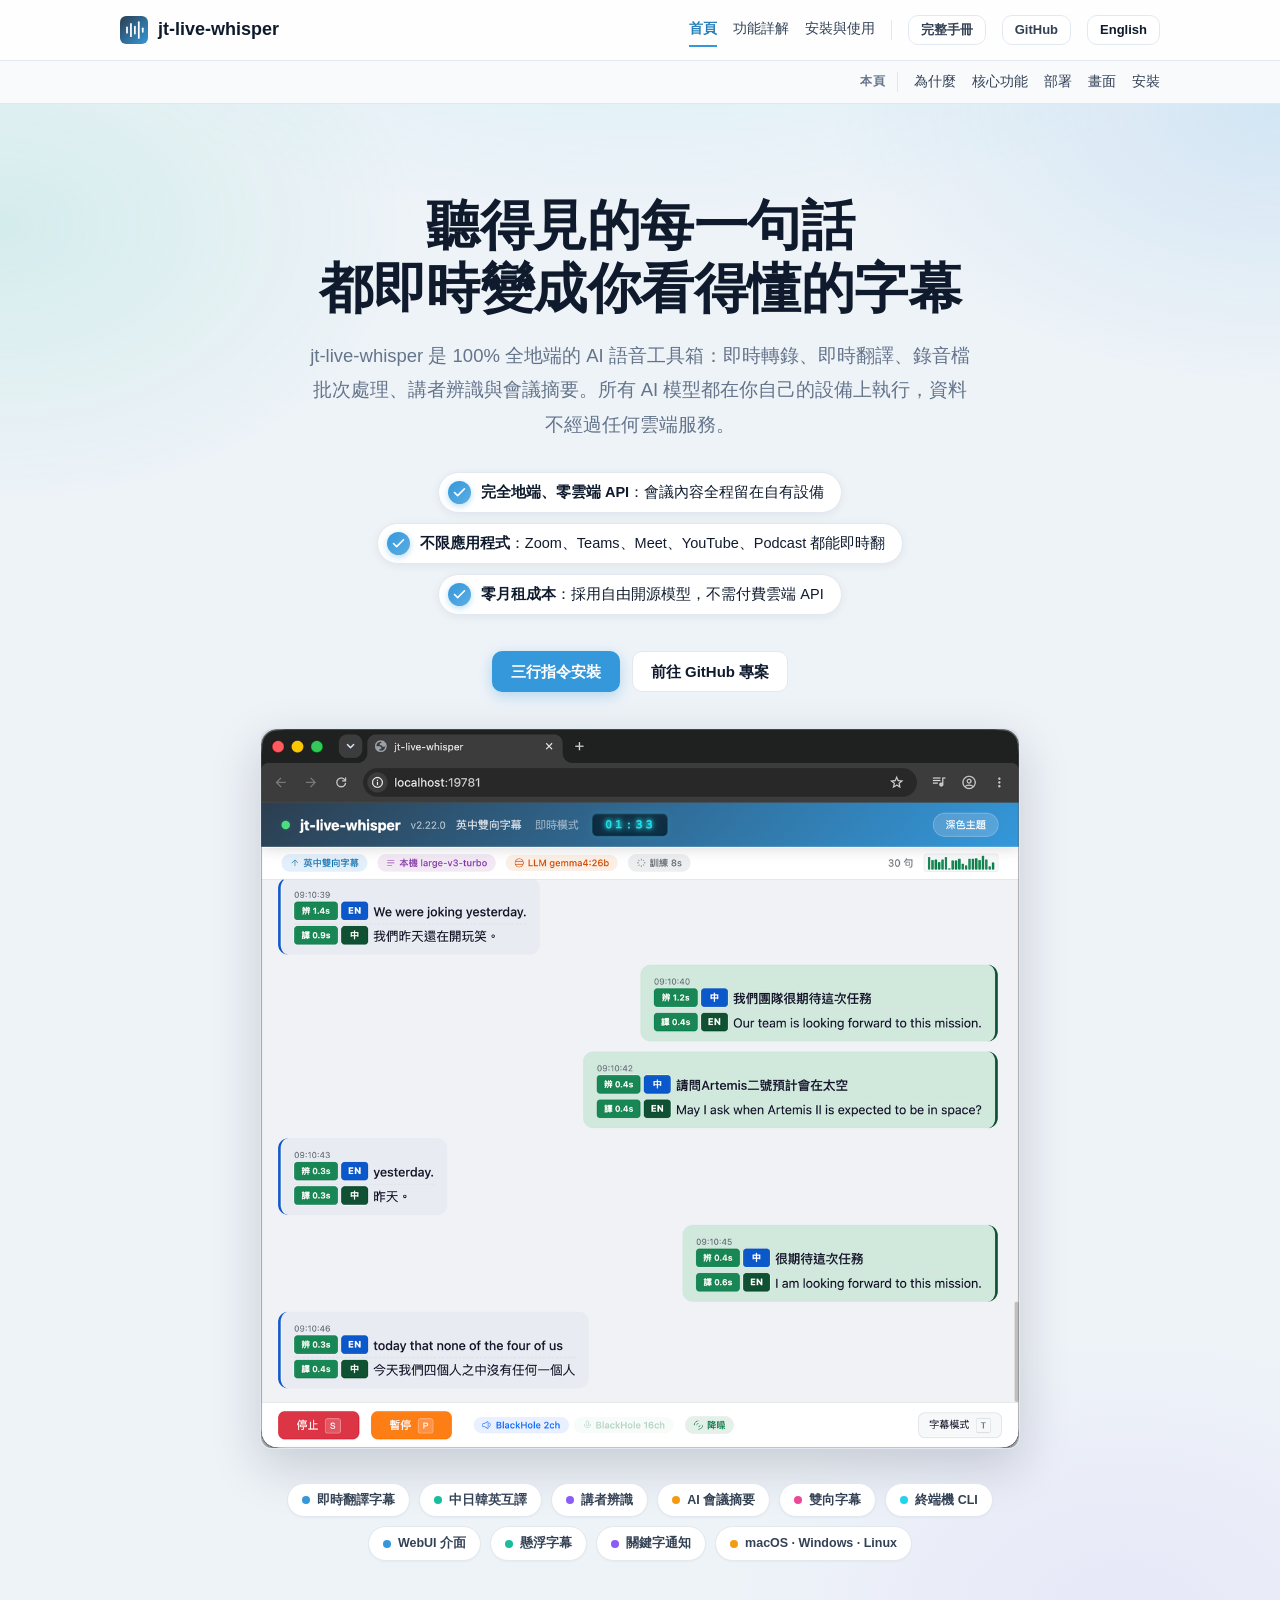
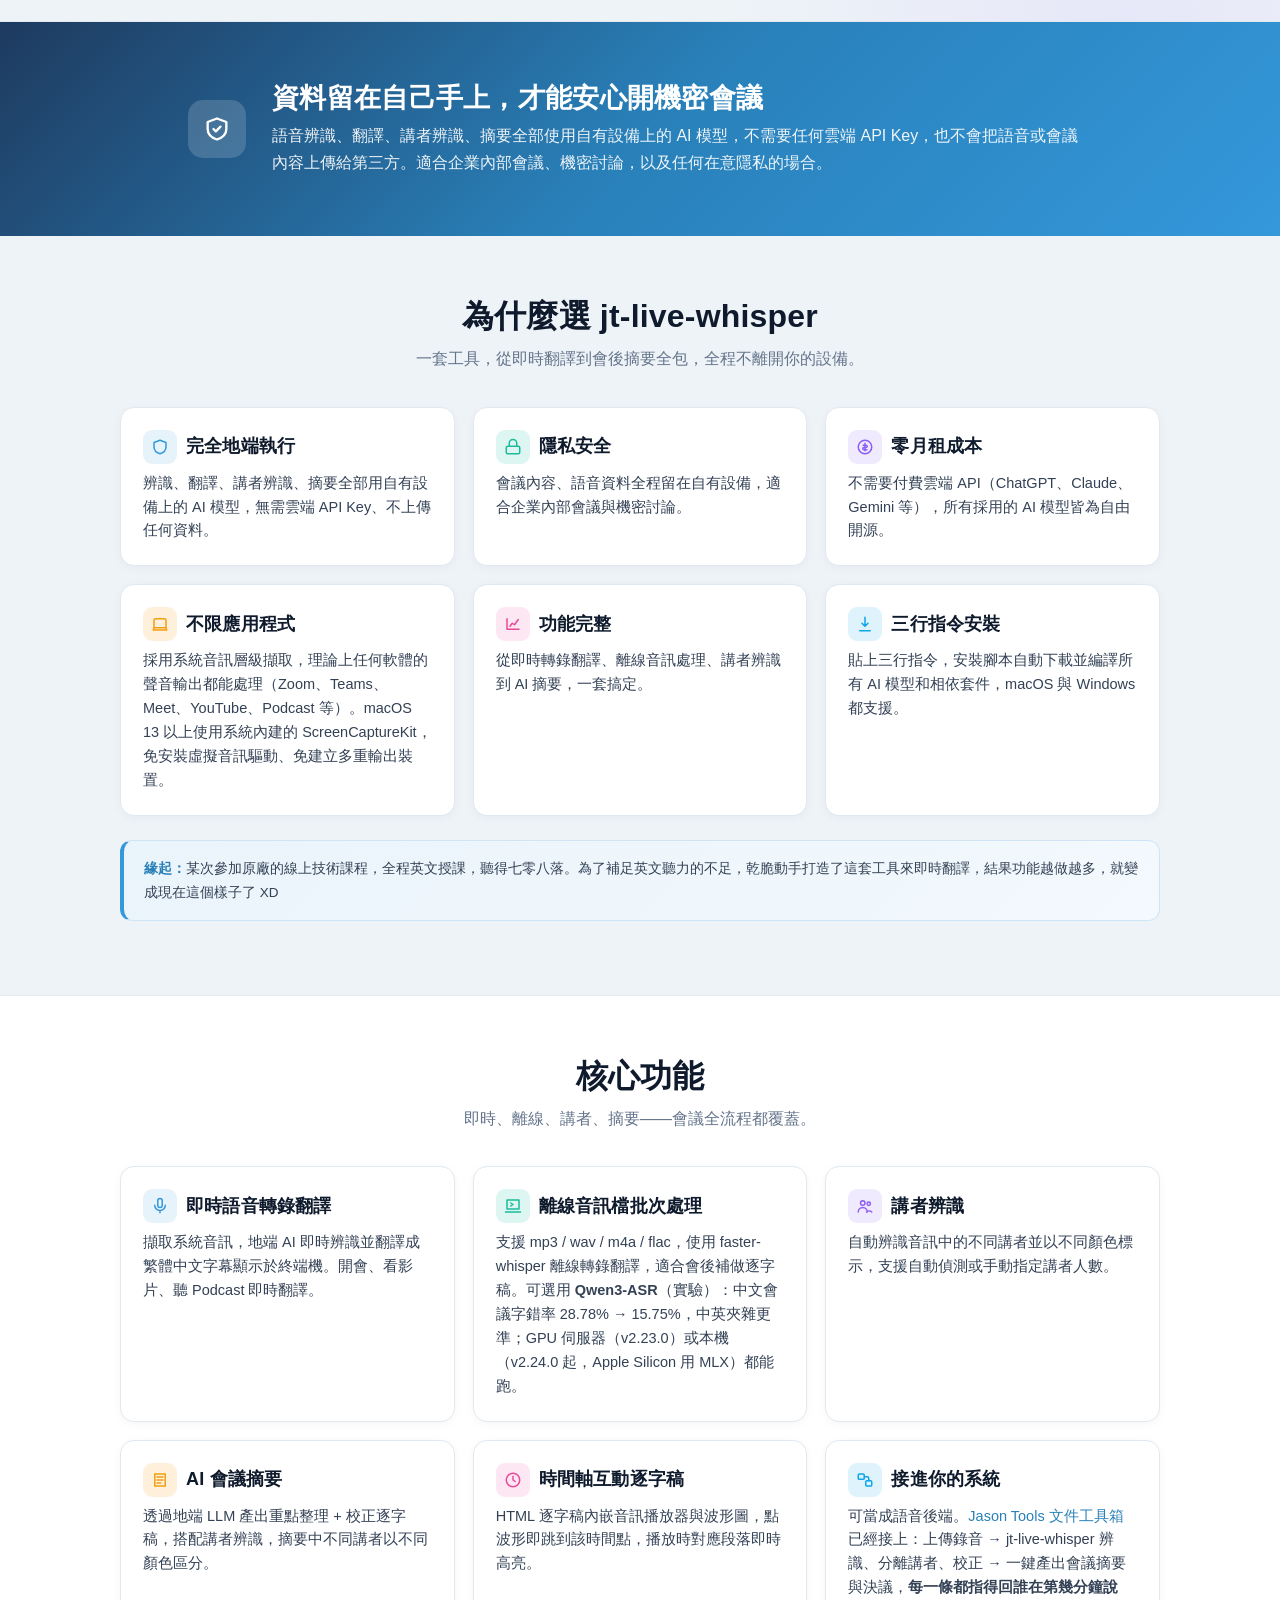
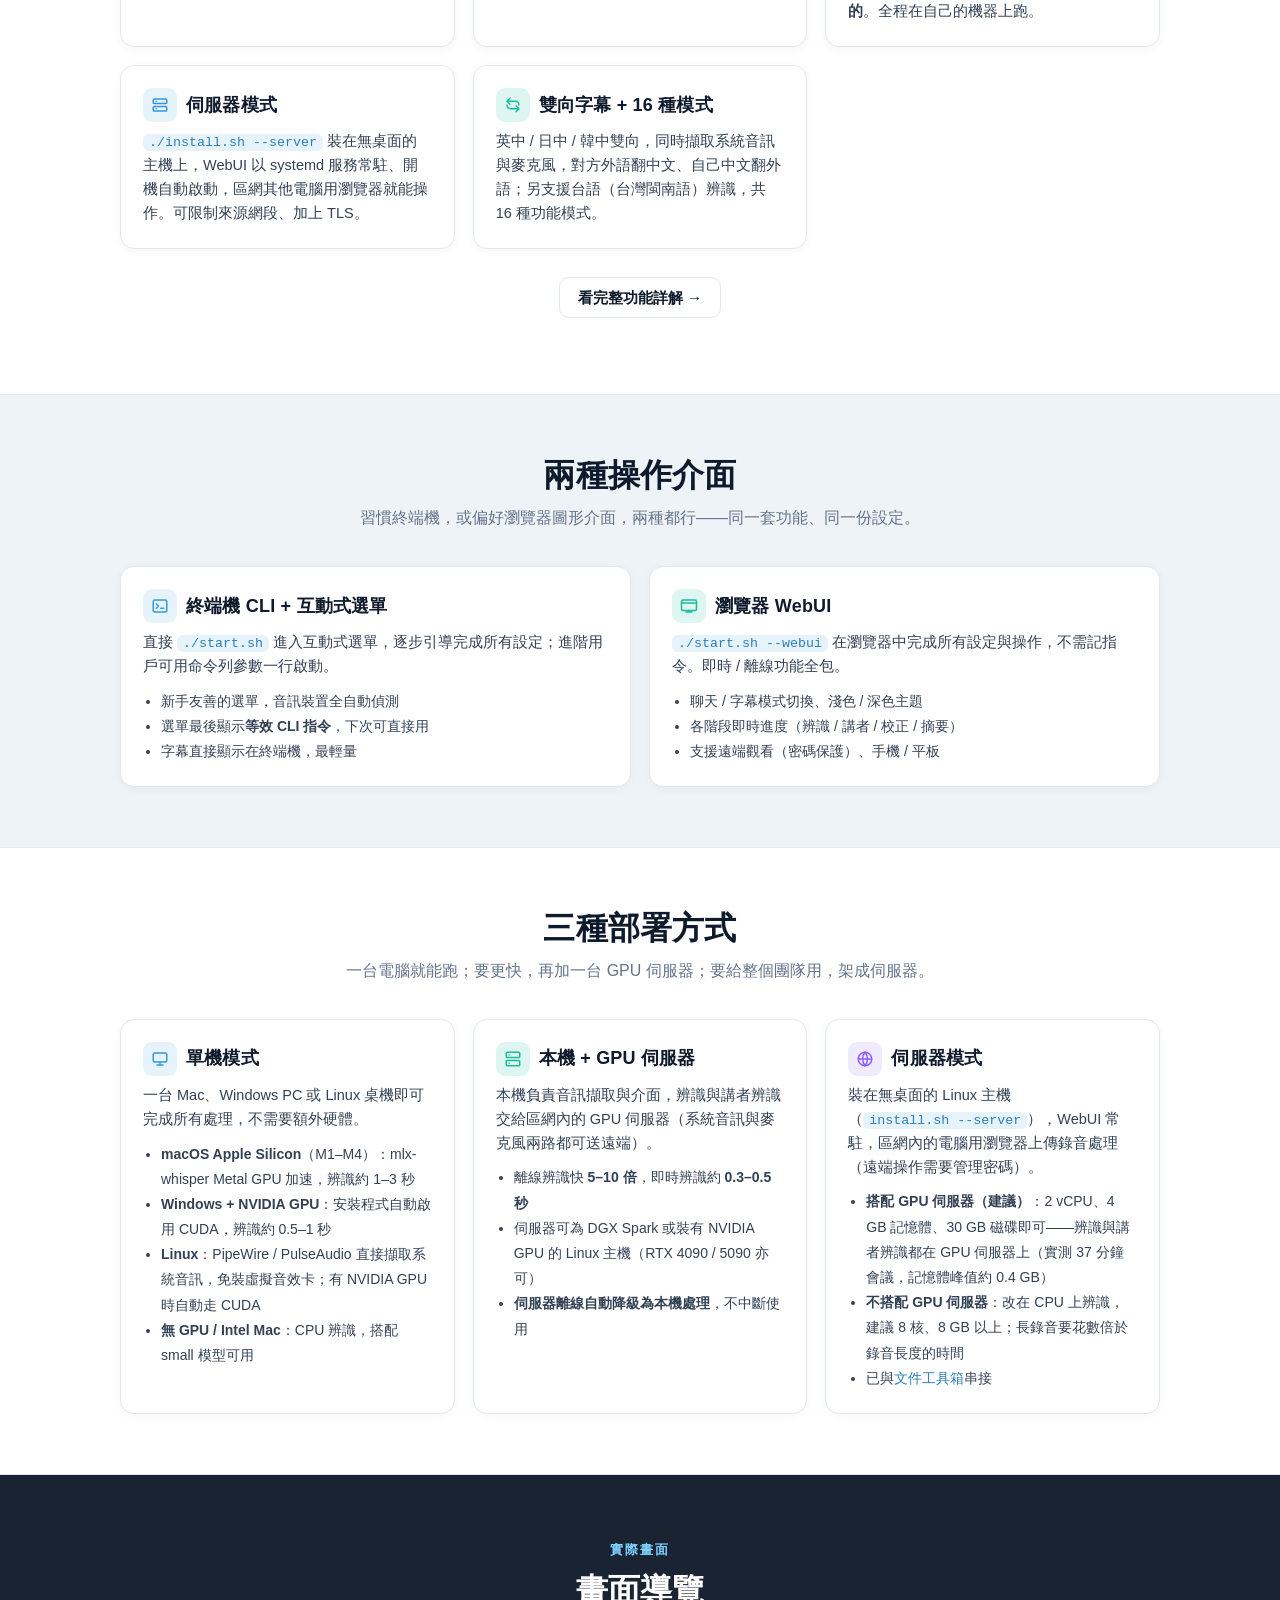
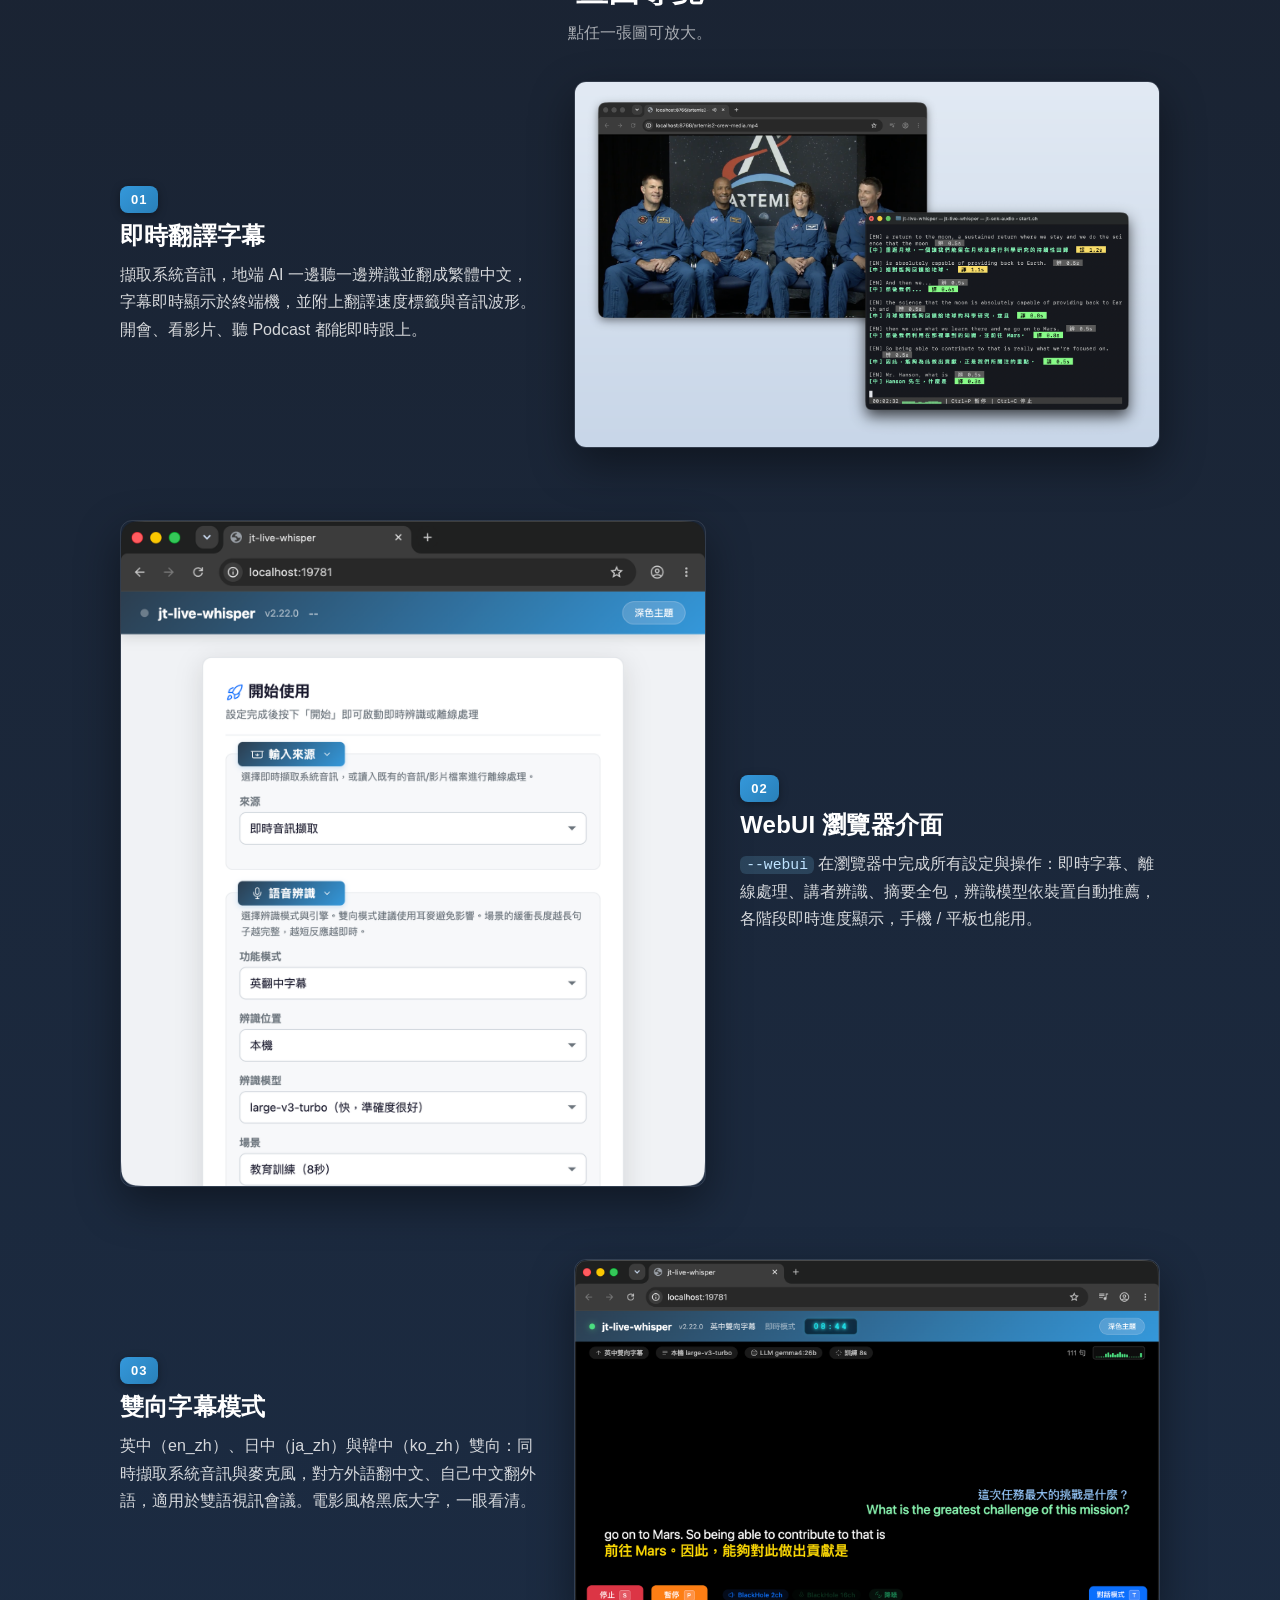
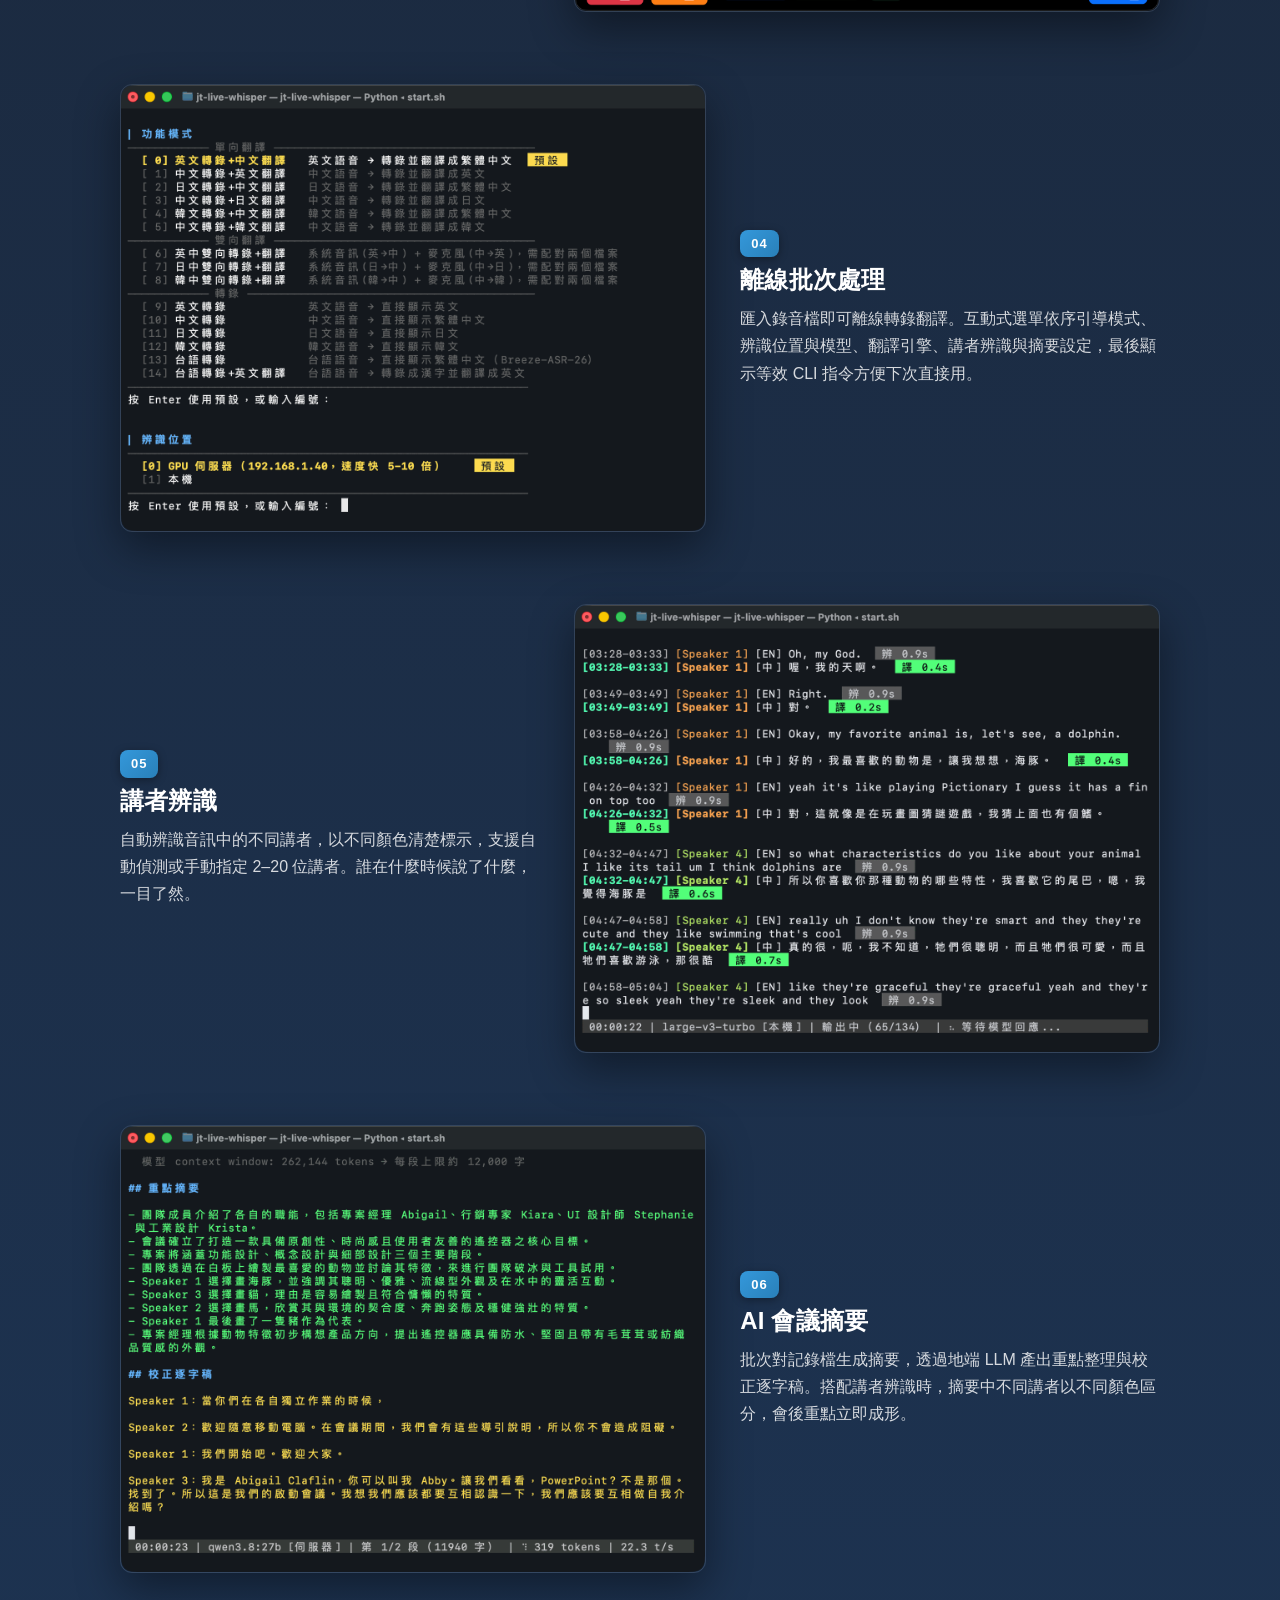
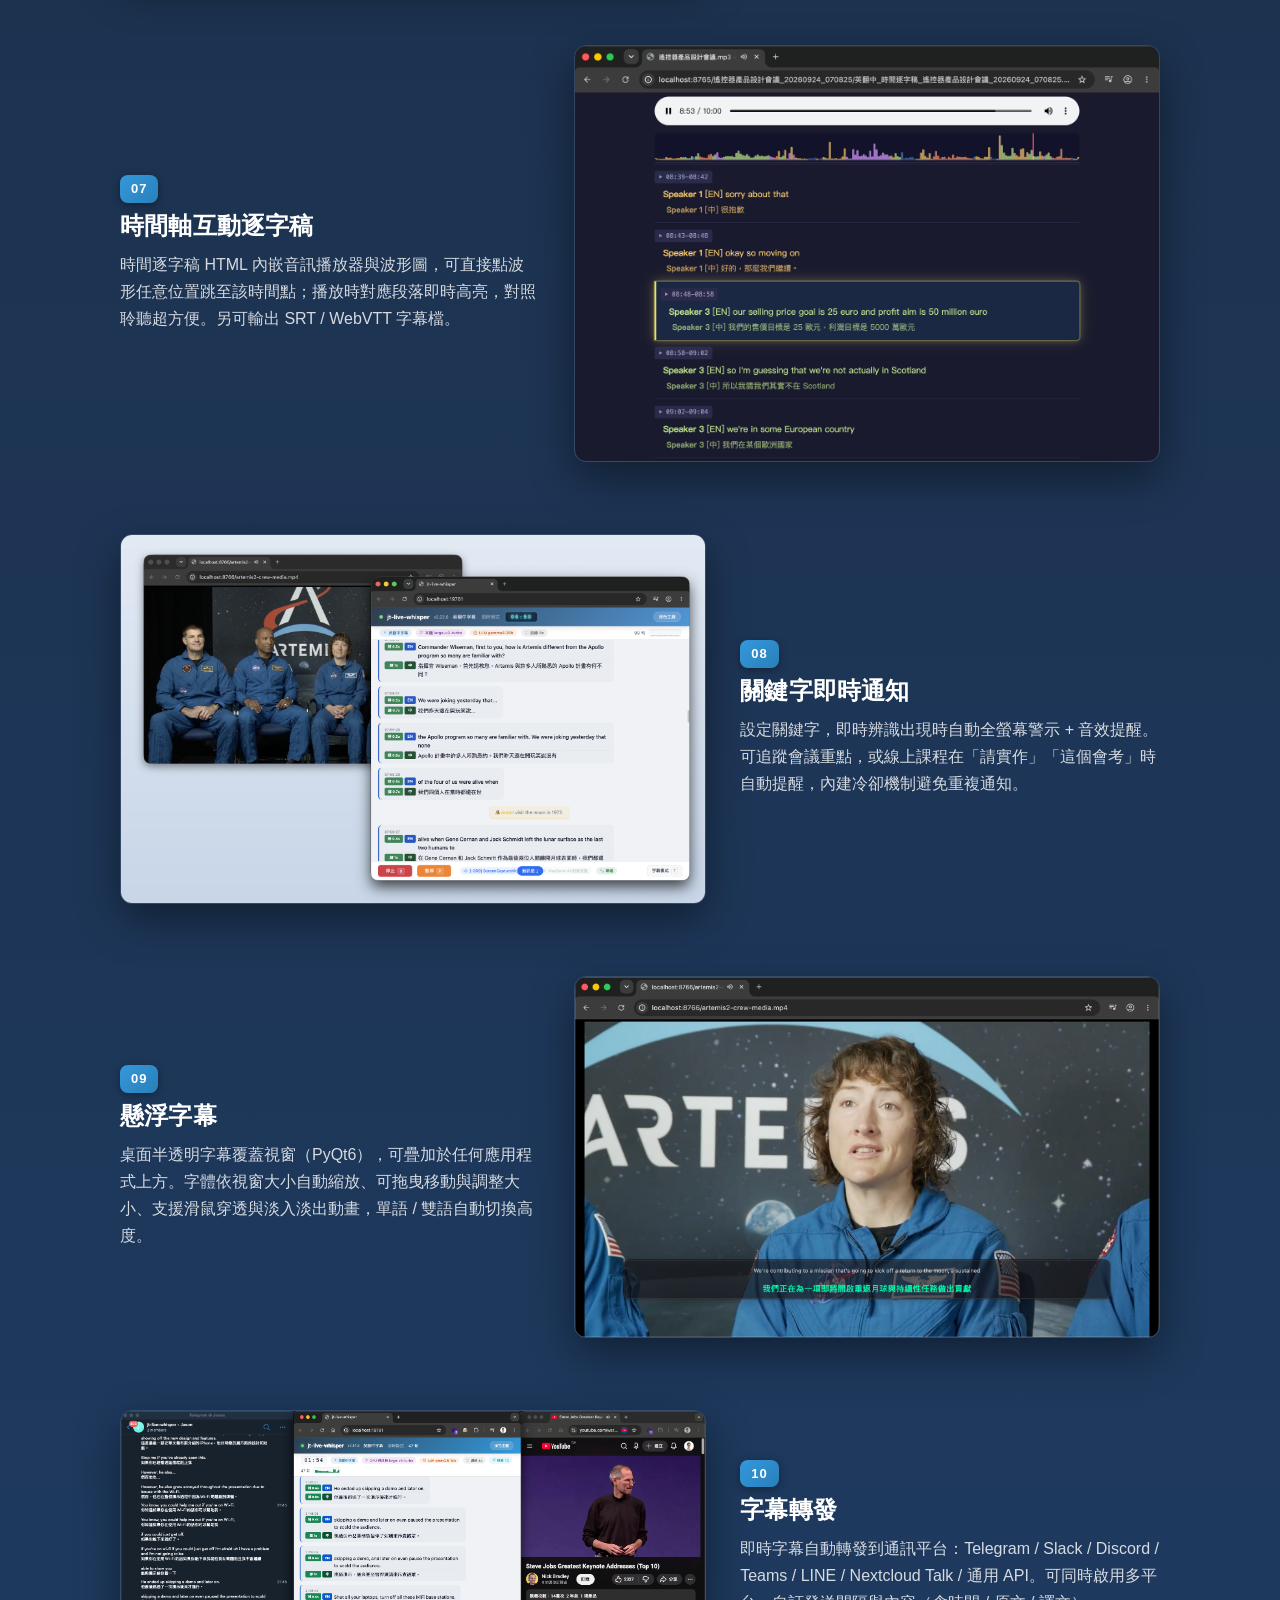
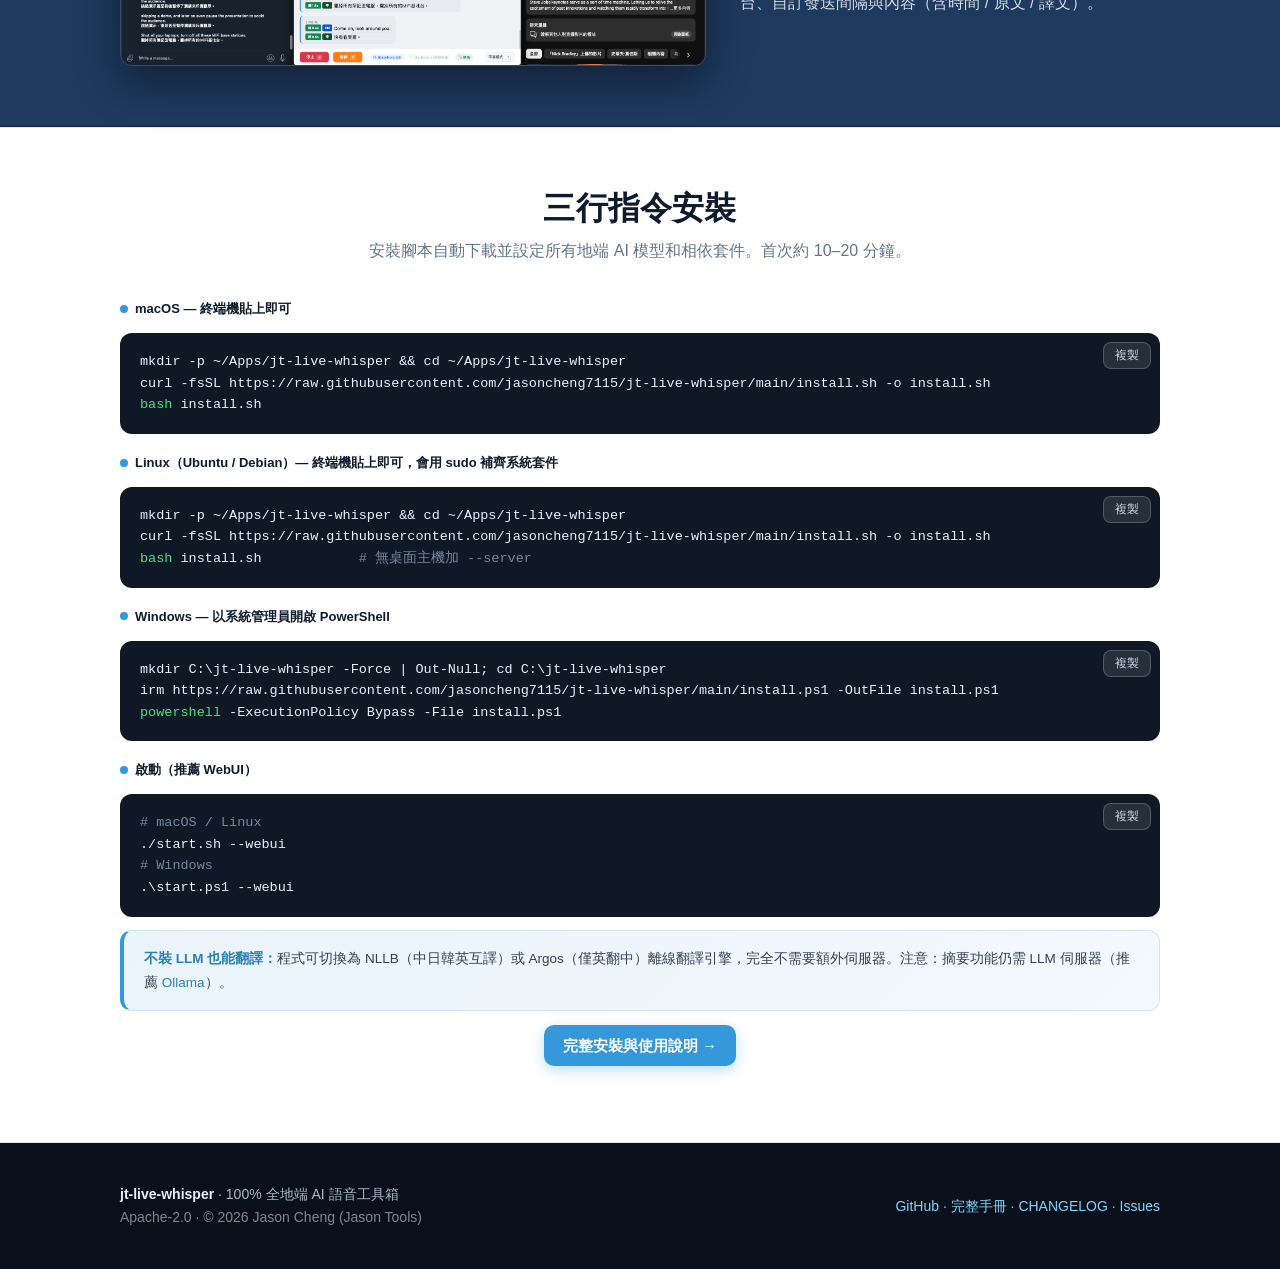
==== docs/index.html @ 70dcd62a "v2.24.0：Qwen3-ASR 可在本機執行（Apple Silicon MLX、NVIDIA／CPU transformers） - 辨識位置選本機時也能選 qwen3-asr-0.6b：Mac" ====
<!DOCTYPE html>
<html lang="zh-Hant">
<head>
<meta charset="UTF-8" />
<meta name="viewport" content="width=device-width, initial-scale=1.0" />
<title>jt-live-whisper — 100% 全地端 AI 語音工具箱</title>
<link rel="icon" type="image/svg+xml" href="favicon.svg" />
<meta name="description" content="jt-live-whisper：100% 全地端 AI 語音工具箱。即時轉錄、即時翻譯、錄音檔批次處理、講者辨識、會議摘要，所有 AI 模型皆在自有設備上執行，資料不經過任何雲端服務。支援 macOS / Windows / Linux，可選配 GPU 伺服器加速。" />
<link rel="stylesheet" href="style.css" />
</head>
<body>
<!-- site-nav：由 tools/site_nav.py 產生，請改那支 -->
<nav>
  <div class="wrap nav-in">
    <a class="brand" href="index.html" style="text-decoration:none">
      <svg viewBox="0 0 64 64" width="28" height="28" aria-hidden="true">
        <defs><linearGradient id="bm" x1="0" y1="0" x2="1" y2="1"><stop offset="0" stop-color="#2c3e50"/><stop offset="1" stop-color="#3498db"/></linearGradient></defs>
        <rect width="64" height="64" rx="14" fill="url(#bm)"/>
        <g stroke="#fff" stroke-width="4" stroke-linecap="round">
          <line x1="16" y1="26" x2="16" y2="38"/><line x1="25" y1="18" x2="25" y2="46"/>
          <line x1="34" y1="24" x2="34" y2="40"/><line x1="43" y1="14" x2="43" y2="50"/><line x1="52" y1="28" x2="52" y2="36"/>
        </g>
      </svg>
      jt-live-whisper
    </a>
    <div class="nav-links">
      <a class="nav-page" href="index.html" aria-current="page"><span class="zh">首頁</span><span class="en">Home</span></a>
      <a class="nav-page" href="features.html"><span class="zh">功能詳解</span><span class="en">Features</span></a>
      <a class="nav-page" href="usage.html"><span class="zh">安裝與使用</span><span class="en">Docs</span></a>
      <span class="nav-sep" aria-hidden="true"></span>
      <a class="btn btn-ghost btn-sm" href="sop.html"><span class="zh">完整手冊</span><span class="en">Manual</span></a>
      <a class="btn btn-ghost btn-sm" href="https://github.com/jasoncheng7115/jt-live-whisper" target="_blank" rel="noopener">GitHub</a>
      <button class="btn btn-ghost btn-sm" id="langBtn" type="button">English</button>
    </div>
  </div>
</nav>
<div class="page-nav"><div class="wrap page-nav-in">
    <span class="page-nav-label"><span class="zh">本頁</span><span class="en">On this page</span></span>
    <a href="#why"><span class="zh">為什麼</span><span class="en">Why</span></a>
    <a href="#features"><span class="zh">核心功能</span><span class="en">Features</span></a>
    <a href="#deploy"><span class="zh">部署</span><span class="en">Deploy</span></a>
    <a href="#screens"><span class="zh">畫面</span><span class="en">Screenshots</span></a>
    <a href="#install"><span class="zh">安裝</span><span class="en">Install</span></a>
</div></div>
<!-- /site-nav -->

<header class="hero">
  <div class="wrap">
    <!-- 招牌標題輪播（使用者 2026-09-24 選定四句；換行處不加逗號） -->
    <h1 class="rot">
      <span class="rot-set">
        <span class="rot-item on"><span class="zh"><span class="ln">聽得見的每一句話</span><span class="ln">都即時變成你看得懂的字幕</span></span><span class="en"><span class="ln">Every word you hear</span><span class="ln">live, in words you know</span></span></span>
        <span class="rot-item" aria-hidden="true"><span class="zh"><span class="ln">會議裡的每一句話</span><span class="ln">都留在你自己的機器上</span></span><span class="en"><span class="ln">Every word in the room</span><span class="ln">stays on your own machine</span></span></span>
        <span class="rot-item" aria-hidden="true"><span class="zh"><span class="ln">從即時字幕</span><span class="ln">到會後摘要一次搞定</span></span><span class="en"><span class="ln">From live subtitles</span><span class="ln">to summaries, all in one</span></span></span>
        <span class="rot-item" aria-hidden="true"><span class="zh"><span class="ln">每一句話都聽得懂</span><span class="ln">每一個字都不外流</span></span><span class="en"><span class="ln">Understand every word</span><span class="ln">and let none of it leave</span></span></span>
      </span>
    </h1>
    <p class="lead">
      <span class="zh">jt-live-whisper 是 100% 全地端的 AI 語音工具箱：即時轉錄、即時翻譯、錄音檔批次處理、講者辨識與會議摘要。所有 AI 模型都在你自己的設備上執行，資料不經過任何雲端服務。</span>
      <span class="en">jt-live-whisper is a 100% on-device AI voice toolkit: live transcription, live translation, batch audio processing, speaker diarization and meeting summaries. Every AI model runs on your own hardware — nothing ever touches the cloud.</span>
    </p>
    <ul class="hero-points">
      <li><svg viewBox="0 0 24 24" fill="none" stroke="currentColor" stroke-width="2.6" stroke-linecap="round" stroke-linejoin="round"><path d="M20 6 9 17l-5-5"/></svg>
        <span><span class="zh"><b>完全地端、零雲端 API</b>：會議內容全程留在自有設備</span><span class="en"><b>Fully on-device, no cloud API</b> — meeting content never leaves your machine</span></span></li>
      <li><svg viewBox="0 0 24 24" fill="none" stroke="currentColor" stroke-width="2.6" stroke-linecap="round" stroke-linejoin="round"><path d="M20 6 9 17l-5-5"/></svg>
        <span><span class="zh"><b>不限應用程式</b>：Zoom、Teams、Meet、YouTube、Podcast 都能即時翻</span><span class="en"><b>Any app</b> — Zoom, Teams, Meet, YouTube, podcasts, all in real time</span></span></li>
      <li><svg viewBox="0 0 24 24" fill="none" stroke="currentColor" stroke-width="2.6" stroke-linecap="round" stroke-linejoin="round"><path d="M20 6 9 17l-5-5"/></svg>
        <span><span class="zh"><b>零月租成本</b>：採用自由開源模型，不需付費雲端 API</span><span class="en"><b>Zero subscription</b> — built on free, open-source models</span></span></li>
    </ul>
    <div class="cta">
      <a class="btn btn-primary" href="#install"><span class="zh">三行指令安裝</span><span class="en">Install in 3 commands</span></a>
      <a class="btn btn-ghost" href="https://github.com/jasoncheng7115/jt-live-whisper" target="_blank" rel="noopener"><span class="zh">前往 GitHub 專案</span><span class="en">Go to GitHub</span></a>
    </div>
    <div class="hero-shot">
      <img class="shot shot-hero" src="shots/webui-chat-bidi.png" loading="lazy" alt="WebUI 英中雙向對話模式 / WebUI bidirectional chat" />
    </div>
    <div class="pills">
      <span class="pill"><span class="zh">即時翻譯字幕</span><span class="en">Live subtitles</span></span>
      <span class="pill"><span class="zh">中日韓英互譯</span><span class="en">ZH / JA / KO / EN</span></span>
      <span class="pill"><span class="zh">講者辨識</span><span class="en">Speaker diarization</span></span>
      <span class="pill"><span class="zh">AI 會議摘要</span><span class="en">AI summaries</span></span>
      <span class="pill"><span class="zh">雙向字幕</span><span class="en">Bidirectional</span></span>
      <span class="pill"><span class="zh">終端機 CLI</span><span class="en">Terminal CLI</span></span>
      <span class="pill"><span class="zh">WebUI 介面</span><span class="en">Web UI</span></span>
      <span class="pill"><span class="zh">懸浮字幕</span><span class="en">Overlay subtitles</span></span>
      <span class="pill"><span class="zh">關鍵字通知</span><span class="en">Keyword alerts</span></span>
      <span class="pill">macOS · Windows · Linux</span>
    </div>
  </div>
</header>

<section class="callout-sec">
  <div class="wrap callout">
    <span class="ci"><svg width="28" height="28" viewBox="0 0 24 24" fill="none" stroke="currentColor" stroke-width="2" stroke-linecap="round" stroke-linejoin="round"><path d="M12 3 4 6v6c0 5 3.4 7.5 8 9 4.6-1.5 8-4 8-9V6z"/><path d="m9 12 2 2 4-4"/></svg></span>
    <div>
      <h3><span class="zh">資料留在自己手上，才能安心開機密會議</span><span class="en">Your data stays yours — safe enough for confidential meetings</span></h3>
      <p><span class="zh">語音辨識、翻譯、講者辨識、摘要全部使用自有設備上的 AI 模型，不需要任何雲端 API Key，也不會把語音或會議內容上傳給第三方。適合企業內部會議、機密討論，以及任何在意隱私的場合。</span><span class="en">Speech recognition, translation, diarization and summarization all run on AI models on your own hardware — no cloud API keys, nothing uploaded to any third party. Built for internal meetings, confidential discussions and anyone who cares about privacy.</span></p>
    </div>
  </div>
</section>

<section id="why">
  <div class="wrap">
    <div class="sec-head">
      <h2><span class="zh">為什麼選 jt-live-whisper</span><span class="en">Why jt-live-whisper</span></h2>
      <p><span class="zh">一套工具，從即時翻譯到會後摘要全包，全程不離開你的設備。</span><span class="en">One toolkit — from live translation to post-meeting summaries — all without leaving your device.</span></p>
    </div>
    <div class="grid g3">
      <div class="card"><h3><span class="ic"><svg width="18" height="18" viewBox="0 0 24 24" fill="none" stroke="currentColor" stroke-width="2" stroke-linecap="round" stroke-linejoin="round"><path d="M12 3 4 6v6c0 5 3.4 7.5 8 9 4.6-1.5 8-4 8-9V6z"/></svg></span><span class="zh">完全地端執行</span><span class="en">Fully on-device</span></h3><p><span class="zh">辨識、翻譯、講者辨識、摘要全部用自有設備上的 AI 模型，無需雲端 API Key、不上傳任何資料。</span><span class="en">Recognition, translation, diarization and summaries all use local AI models — no cloud API key, no uploads.</span></p></div>
      <div class="card"><h3><span class="ic"><svg width="18" height="18" viewBox="0 0 24 24" fill="none" stroke="currentColor" stroke-width="2" stroke-linecap="round" stroke-linejoin="round"><rect x="3" y="11" width="18" height="10" rx="2"/><path d="M7 11V7a5 5 0 0 1 10 0v4"/></svg></span><span class="zh">隱私安全</span><span class="en">Private &amp; secure</span></h3><p><span class="zh">會議內容、語音資料全程留在自有設備，適合企業內部會議與機密討論。</span><span class="en">Meeting content and audio stay on your machine — ideal for internal and confidential discussions.</span></p></div>
      <div class="card"><h3><span class="ic"><svg width="18" height="18" viewBox="0 0 24 24" fill="none" stroke="currentColor" stroke-width="2" stroke-linecap="round" stroke-linejoin="round"><circle cx="12" cy="12" r="9"/><path d="M12 7v10M9.5 9.5h4a1.5 1.5 0 0 1 0 3h-3a1.5 1.5 0 0 0 0 3h4"/></svg></span><span class="zh">零月租成本</span><span class="en">Zero subscription</span></h3><p><span class="zh">不需要付費雲端 API（ChatGPT、Claude、Gemini 等），所有採用的 AI 模型皆為自由開源。</span><span class="en">No paid cloud APIs (ChatGPT, Claude, Gemini…) — every model is free and open source.</span></p></div>
      <div class="card"><h3><span class="ic"><svg width="18" height="18" viewBox="0 0 24 24" fill="none" stroke="currentColor" stroke-width="2" stroke-linecap="round" stroke-linejoin="round"><path d="M4 17V7a2 2 0 0 1 2-2h12a2 2 0 0 1 2 2v10M4 17h16M4 17l-1 3h18l-1-3"/></svg></span><span class="zh">不限應用程式</span><span class="en">Any application</span></h3><p><span class="zh">採用系統音訊層級擷取，理論上任何軟體的聲音輸出都能處理（Zoom、Teams、Meet、YouTube、Podcast 等）。macOS 13 以上使用系統內建的 ScreenCaptureKit，免安裝虛擬音訊驅動、免建立多重輸出裝置。</span><span class="en">Captures at the system-audio level — virtually any app's output works (Zoom, Teams, Meet, YouTube, podcasts…). On macOS 13+ it uses the built-in ScreenCaptureKit: no virtual audio driver, no Multi-Output Device.</span></p></div>
      <div class="card"><h3><span class="ic"><svg width="18" height="18" viewBox="0 0 24 24" fill="none" stroke="currentColor" stroke-width="2" stroke-linecap="round" stroke-linejoin="round"><path d="M4 19V5M4 19h16M8 15l3-4 3 2 5-7"/></svg></span><span class="zh">功能完整</span><span class="en">Complete toolkit</span></h3><p><span class="zh">從即時轉錄翻譯、離線音訊處理、講者辨識到 AI 摘要，一套搞定。</span><span class="en">From live transcription &amp; translation to offline processing, diarization and AI summaries — all in one.</span></p></div>
      <div class="card"><h3><span class="ic"><svg width="18" height="18" viewBox="0 0 24 24" fill="none" stroke="currentColor" stroke-width="2" stroke-linecap="round" stroke-linejoin="round"><path d="M12 3v12m0 0 4-4m-4 4-4-4M5 21h14"/></svg></span><span class="zh">三行指令安裝</span><span class="en">Three-command install</span></h3><p><span class="zh">貼上三行指令，安裝腳本自動下載並編譯所有 AI 模型和相依套件，macOS 與 Windows 都支援。</span><span class="en">The installer downloads and builds every AI model and dependency for you — macOS and Windows.</span></p></div>
    </div>
    <p class="note" style="margin-top:24px">
      <span class="zh"><strong>緣起：</strong>某次參加原廠的線上技術課程，全程英文授課，聽得七零八落。為了補足英文聽力的不足，乾脆動手打造了這套工具來即時翻譯，結果功能越做越多，就變成現在這個樣子了 XD</span>
      <span class="en"><strong>Origin:</strong> Struggling to follow an all-English vendor training session, the author built a tool to translate it live — then kept adding features until it became what you see today. 😄</span>
    </p>
  </div>
</section>

<section id="features" class="alt">
  <div class="wrap">
    <div class="sec-head">
      <h2><span class="zh">核心功能</span><span class="en">Core features</span></h2>
      <p><span class="zh">即時、離線、講者、摘要——會議全流程都覆蓋。</span><span class="en">Live, offline, speakers and summaries — the whole meeting workflow.</span></p>
    </div>
    <div class="grid g3">
      <div class="card"><h3><span class="ic"><svg width="18" height="18" viewBox="0 0 24 24" fill="none" stroke="currentColor" stroke-width="2" stroke-linecap="round" stroke-linejoin="round"><path d="M12 2a3 3 0 0 0-3 3v6a3 3 0 0 0 6 0V5a3 3 0 0 0-3-3z"/><path d="M5 11a7 7 0 0 0 14 0M12 18v3"/></svg></span><span class="zh">即時語音轉錄翻譯</span><span class="en">Live transcription &amp; translation</span></h3><p><span class="zh">擷取系統音訊，地端 AI 即時辨識並翻譯成繁體中文字幕顯示於終端機。開會、看影片、聽 Podcast 即時翻譯。</span><span class="en">Captures system audio and transcribes &amp; translates it to subtitles in real time — meetings, videos, podcasts.</span></p></div>
      <div class="card"><h3><span class="ic"><svg width="18" height="18" viewBox="0 0 24 24" fill="none" stroke="currentColor" stroke-width="2" stroke-linecap="round" stroke-linejoin="round"><path d="M4 4h16v12H4z"/><path d="M2 20h20M9 8l3 2-3 2"/></svg></span><span class="zh">離線音訊檔批次處理</span><span class="en">Offline batch processing</span></h3><p><span class="zh">支援 mp3 / wav / m4a / flac，使用 faster-whisper 離線轉錄翻譯，適合會後補做逐字稿。可選用 <b>Qwen3-ASR</b>（實驗）：中文會議字錯率 28.78% → 15.75%，中英夾雜更準；GPU 伺服器（v2.23.0）或本機（v2.24.0 起，Apple Silicon 用 MLX）都能跑。</span><span class="en">mp3 / wav / m4a / flac via faster-whisper — perfect for post-meeting transcripts. Optional <b>Qwen3-ASR</b> (experimental): Chinese meeting CER 28.78% → 15.75%, much better on code-switching — on a GPU server (v2.23.0) or locally (v2.24.0+, MLX on Apple Silicon).</span></p></div>
      <div class="card"><h3><span class="ic"><svg width="18" height="18" viewBox="0 0 24 24" fill="none" stroke="currentColor" stroke-width="2" stroke-linecap="round" stroke-linejoin="round"><circle cx="9" cy="8" r="3"/><circle cx="17" cy="9" r="2.2"/><path d="M3 20a6 6 0 0 1 12 0M14 20a5 5 0 0 1 7 0"/></svg></span><span class="zh">講者辨識</span><span class="en">Speaker diarization</span></h3><p><span class="zh">自動辨識音訊中的不同講者並以不同顏色標示，支援自動偵測或手動指定講者人數。</span><span class="en">Detects different speakers and color-codes them — auto-detect or set the speaker count manually.</span></p></div>
      <div class="card"><h3><span class="ic"><svg width="18" height="18" viewBox="0 0 24 24" fill="none" stroke="currentColor" stroke-width="2" stroke-linecap="round" stroke-linejoin="round"><path d="M5 4h14v16H5z"/><path d="M8 8h8M8 12h8M8 16h5"/></svg></span><span class="zh">AI 會議摘要</span><span class="en">AI meeting summary</span></h3><p><span class="zh">透過地端 LLM 產出重點整理 + 校正逐字稿，搭配講者辨識，摘要中不同講者以不同顏色區分。</span><span class="en">A local LLM produces key-point summaries plus a corrected transcript, color-coded by speaker.</span></p></div>
      <div class="card"><h3><span class="ic"><svg width="18" height="18" viewBox="0 0 24 24" fill="none" stroke="currentColor" stroke-width="2" stroke-linecap="round" stroke-linejoin="round"><circle cx="12" cy="12" r="9"/><path d="M12 7v5l3 2"/></svg></span><span class="zh">時間軸互動逐字稿</span><span class="en">Interactive transcript</span></h3><p><span class="zh">HTML 逐字稿內嵌音訊播放器與波形圖，點波形即跳到該時間點，播放時對應段落即時高亮。</span><span class="en">HTML transcript with an embedded player and waveform — click to seek; the current line highlights as it plays.</span></p></div>
      <div class="card"><h3><span class="ic"><svg width="18" height="18" viewBox="0 0 24 24" fill="none" stroke="currentColor" stroke-width="2" stroke-linecap="round" stroke-linejoin="round"><rect x="3" y="4" width="8" height="7" rx="1.5"/><rect x="13" y="13" width="8" height="7" rx="1.5"/><path d="M11 7.5h4a2 2 0 0 1 2 2v3.5"/></svg></span><span class="zh">接進你的系統</span><span class="en">Integrates with your systems</span></h3><p><span class="zh">可當成語音後端。<a href="https://jasoncheng7115.github.io/jt-doc-tools/" target="_blank" rel="noopener">Jason Tools 文件工具箱</a>已經接上：上傳錄音 → jt-live-whisper 辨識、分離講者、校正 → 一鍵產出會議摘要與決議，<b>每一條都指得回誰在第幾分鐘說的</b>。全程在自己的機器上跑。</span><span class="en">Use it as a speech backend. <a href="https://jasoncheng7115.github.io/jt-doc-tools/" target="_blank" rel="noopener">Jason Tools Document Toolkit</a> is already wired up: upload a recording → jt-live-whisper transcribes, separates speakers and corrects → one click for summaries and decisions, <b>each citing who said it and when</b>. All on your own hardware.</span></p></div>
      <div class="card"><h3><span class="ic"><svg width="18" height="18" viewBox="0 0 24 24" fill="none" stroke="currentColor" stroke-width="2" stroke-linecap="round" stroke-linejoin="round"><rect x="3" y="4" width="18" height="6" rx="1.5"/><rect x="3" y="14" width="18" height="6" rx="1.5"/><path d="M7 7h.01M7 17h.01"/></svg></span><span class="zh">伺服器模式</span><span class="en">Server mode</span></h3><p><span class="zh"><code>./install.sh --server</code> 裝在無桌面的主機上，WebUI 以 systemd 服務常駐、開機自動啟動，區網其他電腦用瀏覽器就能操作。可限制來源網段、加上 TLS。</span><span class="en"><code>./install.sh --server</code> installs on a headless box; the Web UI runs as a systemd service on boot and anyone on the LAN can drive it from a browser. Source ranges and TLS are configurable.</span></p></div>
      <div class="card"><h3><span class="ic"><svg width="18" height="18" viewBox="0 0 24 24" fill="none" stroke="currentColor" stroke-width="2" stroke-linecap="round" stroke-linejoin="round"><path d="M8 3 4 7l4 4M16 21l4-4-4-4M4 7h11a5 5 0 0 1 5 5M20 17H9a5 5 0 0 1-5-5"/></svg></span><span class="zh">雙向字幕 + 16 種模式</span><span class="en">Bidirectional &amp; 16 modes</span></h3><p><span class="zh">英中 / 日中 / 韓中雙向，同時擷取系統音訊與麥克風，對方外語翻中文、自己中文翻外語；另支援台語（台灣閩南語）辨識，共 16 種功能模式。</span><span class="en">EN↔ZH / JA↔ZH / KO↔ZH bidirectional from system audio + mic, plus Taiwanese Hokkien ASR — 16 modes in total.</span></p></div>
    </div>
    <p style="text-align:center;margin-top:28px"><a class="btn btn-ghost" href="features.html"><span class="zh">看完整功能詳解 →</span><span class="en">See all features →</span></a></p>
  </div>
</section>

<section id="interface">
  <div class="wrap">
    <div class="sec-head">
      <h2><span class="zh">兩種操作介面</span><span class="en">Two ways to operate</span></h2>
      <p><span class="zh">習慣終端機，或偏好瀏覽器圖形介面，兩種都行——同一套功能、同一份設定。</span><span class="en">Prefer the terminal or a browser GUI? Both drive the exact same features and config.</span></p>
    </div>
    <div class="grid g2">
      <div class="card"><h3><span class="ic"><svg width="18" height="18" viewBox="0 0 24 24" fill="none" stroke="currentColor" stroke-width="2" stroke-linecap="round" stroke-linejoin="round"><rect x="3" y="4" width="18" height="16" rx="2"/><path d="m7 9 3 3-3 3M13 15h4"/></svg></span><span class="zh">終端機 CLI + 互動式選單</span><span class="en">Terminal CLI + interactive menu</span></h3>
        <p style="margin-bottom:10px"><span class="zh">直接 <code>./start.sh</code> 進入互動式選單，逐步引導完成所有設定；進階用戶可用命令列參數一行啟動。</span><span class="en">Run <code>./start.sh</code> for a guided interactive menu, or launch directly with CLI flags for power users.</span></p>
        <ul style="margin:0;padding-left:18px;font-size:14px;color:var(--body);line-height:1.8">
          <li><span class="zh">新手友善的選單，音訊裝置全自動偵測</span><span class="en">Beginner-friendly menu; audio devices auto-detected</span></li>
          <li><span class="zh">選單最後顯示<b>等效 CLI 指令</b>，下次可直接用</span><span class="en">The menu prints the <b>equivalent CLI command</b> for next time</span></li>
          <li><span class="zh">字幕直接顯示在終端機，最輕量</span><span class="en">Subtitles right in the terminal — the lightest option</span></li>
        </ul>
      </div>
      <div class="card"><h3><span class="ic"><svg width="18" height="18" viewBox="0 0 24 24" fill="none" stroke="currentColor" stroke-width="2" stroke-linecap="round" stroke-linejoin="round"><rect x="2" y="4" width="20" height="14" rx="2"/><path d="M8 20h8M12 18v2M2 8h20"/></svg></span><span class="zh">瀏覽器 WebUI</span><span class="en">Browser Web UI</span></h3>
        <p style="margin-bottom:10px"><span class="zh"><code>./start.sh --webui</code> 在瀏覽器中完成所有設定與操作，不需記指令。即時 / 離線功能全包。</span><span class="en"><code>./start.sh --webui</code> does everything in the browser — no commands to remember. Covers live &amp; offline.</span></p>
        <ul style="margin:0;padding-left:18px;font-size:14px;color:var(--body);line-height:1.8">
          <li><span class="zh">聊天 / 字幕模式切換、淺色 / 深色主題</span><span class="en">Chat / subtitle modes, light / dark themes</span></li>
          <li><span class="zh">各階段即時進度（辨識 / 講者 / 校正 / 摘要）</span><span class="en">Live progress for each stage (ASR / diarize / correct / summary)</span></li>
          <li><span class="zh">支援遠端觀看（密碼保護）、手機 / 平板</span><span class="en">Remote viewing (password-protected), phone / tablet</span></li>
        </ul>
      </div>
    </div>
  </div>
</section>

<section id="deploy" class="alt">
  <div class="wrap">
    <div class="sec-head">
      <h2><span class="zh">三種部署方式</span><span class="en">Three ways to deploy</span></h2>
      <p><span class="zh">一台電腦就能跑；要更快，再加一台 GPU 伺服器；要給整個團隊用，架成伺服器。</span><span class="en">Run on one machine, add a GPU server for speed, or host it as a server for your whole team.</span></p>
    </div>
    <div class="grid g3">
      <div class="card"><h3><span class="ic"><svg width="18" height="18" viewBox="0 0 24 24" fill="none" stroke="currentColor" stroke-width="2" stroke-linecap="round" stroke-linejoin="round"><rect x="3" y="4" width="18" height="12" rx="2"/><path d="M8 20h8M12 16v4"/></svg></span><span class="zh">單機模式</span><span class="en">Single machine</span></h3>
        <p style="margin-bottom:10px"><span class="zh">一台 Mac、Windows PC 或 Linux 桌機即可完成所有處理，不需要額外硬體。</span><span class="en">One Mac, Windows PC or Linux desktop handles everything — no extra hardware.</span></p>
        <ul style="margin:0;padding-left:18px;font-size:14px;color:var(--body);line-height:1.8">
          <li><span class="zh"><b>macOS Apple Silicon</b>（M1–M4）：mlx-whisper Metal GPU 加速，辨識約 1–3 秒</span><span class="en"><b>macOS Apple Silicon</b> (M1–M4): mlx-whisper Metal GPU, ~1–3 s recognition</span></li>
          <li><span class="zh"><b>Windows + NVIDIA GPU</b>：安裝程式自動啟用 CUDA，辨識約 0.5–1 秒</span><span class="en"><b>Windows + NVIDIA GPU</b>: installer auto-enables CUDA, ~0.5–1 s</span></li>
          <li><span class="zh"><b>Linux</b>：PipeWire / PulseAudio 直接擷取系統音訊，免裝虛擬音效卡；有 NVIDIA GPU 時自動走 CUDA</span><span class="en"><b>Linux</b>: captures system audio via PipeWire / PulseAudio with no virtual sound card; uses CUDA when an NVIDIA GPU is present</span></li>
          <li><span class="zh"><b>無 GPU / Intel Mac</b>：CPU 辨識，搭配 small 模型可用</span><span class="en"><b>No GPU / Intel Mac</b>: CPU recognition with the small model</span></li>
        </ul>
      </div>
      <div class="card"><h3><span class="ic"><svg width="18" height="18" viewBox="0 0 24 24" fill="none" stroke="currentColor" stroke-width="2" stroke-linecap="round" stroke-linejoin="round"><rect x="3" y="3" width="18" height="7" rx="1.5"/><rect x="3" y="14" width="18" height="7" rx="1.5"/><path d="M7 6.5h.01M7 17.5h.01"/></svg></span><span class="zh">本機 + GPU 伺服器</span><span class="en">Client + GPU server</span></h3>
        <p style="margin-bottom:10px"><span class="zh">本機負責音訊擷取與介面，辨識與講者辨識交給區網內的 GPU 伺服器（系統音訊與麥克風兩路都可送遠端）。</span><span class="en">The client captures audio &amp; UI; recognition and diarization run on a LAN GPU server (both system audio &amp; mic).</span></p>
        <ul style="margin:0;padding-left:18px;font-size:14px;color:var(--body);line-height:1.8">
          <li><span class="zh">離線辨識快 <b>5–10 倍</b>，即時辨識約 <b>0.3–0.5 秒</b></span><span class="en">Offline <b>5–10× faster</b>; live recognition ~<b>0.3–0.5 s</b></span></li>
          <li><span class="zh">伺服器可為 DGX Spark 或裝有 NVIDIA GPU 的 Linux 主機（RTX 4090 / 5090 亦可）</span><span class="en">DGX Spark or any Linux box with an NVIDIA GPU (RTX 4090 / 5090 work too)</span></li>
          <li><span class="zh"><b>伺服器離線自動降級為本機處理</b>，不中斷使用</span><span class="en"><b>Auto-falls back to local</b> if the server is offline — no interruption</span></li>
        </ul>
      </div>
      <div class="card"><h3><span class="ic"><svg width="18" height="18" viewBox="0 0 24 24" fill="none" stroke="currentColor" stroke-width="2" stroke-linecap="round" stroke-linejoin="round"><circle cx="12" cy="12" r="9"/><path d="M3 12h18M12 3a14 14 0 0 1 0 18M12 3a14 14 0 0 0 0 18"/></svg></span><span class="zh">伺服器模式</span><span class="en">Server mode</span></h3>
        <p style="margin-bottom:10px"><span class="zh">裝在無桌面的 Linux 主機（<code class="nb">install.sh --server</code>），WebUI 常駐，區網內的電腦用瀏覽器上傳錄音處理（遠端操作需要管理密碼）。</span><span class="en">Install on a headless Linux host (<code class="nb">install.sh --server</code>): the Web UI runs as a service; computers on your LAN upload recordings from the browser (remote use needs the admin password).</span></p>
        <ul style="margin:0;padding-left:18px;font-size:14px;color:var(--body);line-height:1.8">
          <li><span class="zh"><b>搭配 GPU 伺服器（建議）</b>：2 vCPU、4 GB 記憶體、30 GB 磁碟即可——辨識與講者辨識都在 GPU 伺服器上（實測 37 分鐘會議，記憶體峰值約 0.4 GB）</span><span class="en"><b>With a GPU server (recommended)</b>: 2 vCPU, 4 GB RAM, 30 GB disk is enough — recognition and diarization run on the GPU server (measured: 37-min meeting peaks at ~0.4 GB RAM)</span></li>
          <li><span class="zh"><b>不搭配 GPU 伺服器</b>：改在 CPU 上辨識，建議 8 核、8 GB 以上；長錄音要花數倍於錄音長度的時間</span><span class="en"><b>Without a GPU server</b>: CPU recognition — 8 cores and 8 GB+ RAM recommended; long recordings take several times their length</span></li>
          <li><span class="zh">已與<a href="https://jasoncheng7115.github.io/jt-doc-tools/" target="_blank" rel="noopener">文件工具箱</a>串接</span><span class="en">Already integrated with <a href="https://jasoncheng7115.github.io/jt-doc-tools/" target="_blank" rel="noopener">Document Toolkit</a></span></li>
        </ul>
      </div>
    </div>
  </div>
</section>

<section id="screens">
  <div class="wrap">
    <div class="sec-head">
      <span class="eyebrow"><span class="zh">實際畫面</span><span class="en">Screenshots</span></span>
      <h2><span class="zh">畫面導覽</span><span class="en">See it in action</span></h2>
      <p><span class="zh">點任一張圖可放大。</span><span class="en">Click any image to enlarge.</span></p>
    </div>

    <div class="screen-row">
      <img class="shot" src="shots/realtime-en2zh-2.png" loading="lazy" alt="即時英翻中字幕（macOS）" />
      <div class="screen-txt"><span class="num">01</span>
        <h3><span class="zh">即時翻譯字幕</span><span class="en">Live translated subtitles</span></h3>
        <p><span class="zh">擷取系統音訊，地端 AI 一邊聽一邊辨識並翻成繁體中文，字幕即時顯示於終端機，並附上翻譯速度標籤與音訊波形。開會、看影片、聽 Podcast 都能即時跟上。</span><span class="en">Captures system audio and transcribes &amp; translates it live, with speed badges and an audio waveform right in the terminal — keep up with meetings, videos and podcasts.</span></p>
      </div>
    </div>

    <div class="screen-row">
      <img class="shot" src="shots/webui-settings-1.png" loading="lazy" alt="WebUI 設定頁" />
      <div class="screen-txt"><span class="num">02</span>
        <h3><span class="zh">WebUI 瀏覽器介面</span><span class="en">Web UI in your browser</span></h3>
        <p><span class="zh"><code>--webui</code> 在瀏覽器中完成所有設定與操作：即時字幕、離線處理、講者辨識、摘要全包，辨識模型依裝置自動推薦，各階段即時進度顯示，手機 / 平板也能用。</span><span class="en">With <code>--webui</code>, do everything in the browser — live subtitles, offline processing, diarization and summaries — with device-aware model recommendations, live progress, and phone/tablet support.</span></p>
      </div>
    </div>

    <div class="screen-row">
      <img class="shot" src="shots/webui-subtitle-bidi.png" loading="lazy" alt="WebUI 字幕模式 - 雙向" />
      <div class="screen-txt"><span class="num">03</span>
        <h3><span class="zh">雙向字幕模式</span><span class="en">Bidirectional subtitles</span></h3>
        <p><span class="zh">英中（en_zh）、日中（ja_zh）與韓中（ko_zh）雙向：同時擷取系統音訊與麥克風，對方外語翻中文、自己中文翻外語，適用於雙語視訊會議。電影風格黑底大字，一眼看清。</span><span class="en">EN↔ZH, JA↔ZH and KO↔ZH: captures system audio and your mic at once — their language to Chinese, your Chinese to theirs. Big cinema-style captions for bilingual calls.</span></p>
      </div>
    </div>

    <div class="screen-row">
      <img class="shot" src="shots/offline-menu-1.png" loading="lazy" alt="離線處理選單" />
      <div class="screen-txt"><span class="num">04</span>
        <h3><span class="zh">離線批次處理</span><span class="en">Offline batch processing</span></h3>
        <p><span class="zh">匯入錄音檔即可離線轉錄翻譯。互動式選單依序引導模式、辨識位置與模型、翻譯引擎、講者辨識與摘要設定，最後顯示等效 CLI 指令方便下次直接用。</span><span class="en">Import a recording for offline transcription. The interactive menu walks you through mode, engine, diarization and summary, then prints the equivalent CLI command for next time.</span></p>
      </div>
    </div>

    <div class="screen-row">
      <img class="shot" src="shots/offline-diarize-result.png" loading="lazy" alt="講者辨識結果" />
      <div class="screen-txt"><span class="num">05</span>
        <h3><span class="zh">講者辨識</span><span class="en">Speaker diarization</span></h3>
        <p><span class="zh">自動辨識音訊中的不同講者，以不同顏色清楚標示，支援自動偵測或手動指定 2–20 位講者。誰在什麼時候說了什麼，一目了然。</span><span class="en">Identifies different speakers and color-codes them — auto-detect or set 2–20 speakers manually. Who said what, when, at a glance.</span></p>
      </div>
    </div>

    <div class="screen-row">
      <img class="shot" src="shots/summary-output.png" loading="lazy" alt="AI 會議摘要" />
      <div class="screen-txt"><span class="num">06</span>
        <h3><span class="zh">AI 會議摘要</span><span class="en">AI meeting summary</span></h3>
        <p><span class="zh">批次對記錄檔生成摘要，透過地端 LLM 產出重點整理與校正逐字稿。搭配講者辨識時，摘要中不同講者以不同顏色區分，會後重點立即成形。</span><span class="en">Generates summaries from logs via a local LLM — key points plus a corrected transcript, color-coded by speaker when diarization is on.</span></p>
      </div>
    </div>

    <div class="screen-row">
      <img class="shot" src="shots/offline-transcript.png" loading="lazy" alt="時間軸逐字稿 HTML" />
      <div class="screen-txt"><span class="num">07</span>
        <h3><span class="zh">時間軸互動逐字稿</span><span class="en">Interactive timeline transcript</span></h3>
        <p><span class="zh">時間逐字稿 HTML 內嵌音訊播放器與波形圖，可直接點波形任意位置跳至該時間點；播放時對應段落即時高亮，對照聆聽超方便。另可輸出 SRT / WebVTT 字幕檔。</span><span class="en">The HTML transcript embeds a player and waveform — click anywhere to seek, and the matching line highlights as it plays. SRT / WebVTT export too.</span></p>
      </div>
    </div>

    <div class="screen-row">
      <img class="shot" src="shots/keyword-alert.png" loading="lazy" alt="關鍵字即時通知" />
      <div class="screen-txt"><span class="num">08</span>
        <h3><span class="zh">關鍵字即時通知</span><span class="en">Keyword alerts</span></h3>
        <p><span class="zh">設定關鍵字，即時辨識出現時自動全螢幕警示 + 音效提醒。可追蹤會議重點，或線上課程在「請實作」「這個會考」時自動提醒，內建冷卻機制避免重複通知。</span><span class="en">Set keywords and get a full-screen alert plus sound the moment they're spoken — great for tracking key topics, with a cooldown to avoid repeats.</span></p>
      </div>
    </div>

    <div class="screen-row">
      <img class="shot" src="shots/subtitle-overlay.png" loading="lazy" alt="懸浮字幕" />
      <div class="screen-txt"><span class="num">09</span>
        <h3><span class="zh">懸浮字幕</span><span class="en">Overlay subtitles</span></h3>
        <p><span class="zh">桌面半透明字幕覆蓋視窗（PyQt6），可疊加於任何應用程式上方。字體依視窗大小自動縮放、可拖曳移動與調整大小、支援滑鼠穿透與淡入淡出動畫，單語 / 雙語自動切換高度。</span><span class="en">A translucent desktop overlay (PyQt6) that floats over any app — auto-scaling text, drag &amp; resize, click-through mode and fade animations.</span></p>
      </div>
    </div>

    <div class="screen-row">
      <img class="shot" src="shots/forward-telegram-result.png" loading="lazy" alt="字幕轉發到 Telegram" />
      <div class="screen-txt"><span class="num">10</span>
        <h3><span class="zh">字幕轉發</span><span class="en">Subtitle forwarding</span></h3>
        <p><span class="zh">即時字幕自動轉發到通訊平台：Telegram / Slack / Discord / Teams / LINE / Nextcloud Talk / 通用 API。可同時啟用多平台、自訂發送間隔與內容（含時間 / 原文 / 譯文）。</span><span class="en">Forwards live subtitles to Telegram / Slack / Discord / Teams / LINE / Nextcloud Talk / a custom API — multiple at once, with custom intervals and content.</span></p>
      </div>
    </div>
  </div>
</section>

<section id="install" class="alt">
  <div class="wrap">
    <div class="sec-head">
      <h2><span class="zh">三行指令安裝</span><span class="en">Install in 3 commands</span></h2>
      <p><span class="zh">安裝腳本自動下載並設定所有地端 AI 模型和相依套件。首次約 10–20 分鐘。</span><span class="en">The installer downloads and configures every local AI model and dependency. First run takes ~10–20 min.</span></p>
    </div>

    <div class="cmd-label"><span class="zh">macOS — 終端機貼上即可</span><span class="en">macOS — paste into Terminal</span></div>
<pre>mkdir -p ~/Apps/jt-live-whisper &amp;&amp; cd ~/Apps/jt-live-whisper
curl -fsSL https://raw.githubusercontent.com/jasoncheng7115/jt-live-whisper/main/install.sh -o install.sh
<span class="g">bash</span> install.sh</pre>

    <div class="cmd-label"><span class="zh">Linux（Ubuntu / Debian）— 終端機貼上即可，會用 sudo 補齊系統套件</span><span class="en">Linux (Ubuntu / Debian) — paste into a terminal; uses sudo for system packages</span></div>
<pre>mkdir -p ~/Apps/jt-live-whisper &amp;&amp; cd ~/Apps/jt-live-whisper
curl -fsSL https://raw.githubusercontent.com/jasoncheng7115/jt-live-whisper/main/install.sh -o install.sh
<span class="g">bash</span> install.sh            <span class="c"># 無桌面主機加 --server</span></pre>

    <div class="cmd-label"><span class="zh">Windows — 以系統管理員開啟 PowerShell</span><span class="en">Windows — open PowerShell as Administrator</span></div>
<pre>mkdir C:\jt-live-whisper -Force | Out-Null; cd C:\jt-live-whisper
irm https://raw.githubusercontent.com/jasoncheng7115/jt-live-whisper/main/install.ps1 -OutFile install.ps1
<span class="g">powershell</span> -ExecutionPolicy Bypass -File install.ps1</pre>

    <div class="cmd-label"><span class="zh">啟動（推薦 WebUI）</span><span class="en">Launch (Web UI recommended)</span></div>
<pre><span class="c"># macOS / Linux</span>
./start.sh --webui
<span class="c"># Windows</span>
.\start.ps1 --webui</pre>

    <p class="note">
      <span class="zh"><strong>不裝 LLM 也能翻譯：</strong>程式可切換為 NLLB（中日韓英互譯）或 Argos（僅英翻中）離線翻譯引擎，完全不需要額外伺服器。注意：摘要功能仍需 LLM 伺服器（推薦 <a href="https://ollama.com/" target="_blank" rel="noopener">Ollama</a>）。</span>
      <span class="en"><strong>No LLM needed to translate:</strong> switch to the NLLB (ZH/JA/KO/EN) or Argos (EN→ZH) offline engines — no server required. Summaries still need an LLM server (<a href="https://ollama.com/" target="_blank" rel="noopener">Ollama</a> recommended).</span>
    </p>
    <p style="text-align:center;margin-top:8px"><a class="btn btn-primary" href="usage.html"><span class="zh">完整安裝與使用說明 →</span><span class="en">Full install &amp; usage docs →</span></a></p>
  </div>
</section>

<footer>
  <div class="wrap foot-in">
    <div>
      <strong>jt-live-whisper</strong> · <span class="zh">100% 全地端 AI 語音工具箱</span><span class="en">100% on-device AI voice toolkit</span><br>
      <span style="opacity:.7">Apache-2.0 · © 2026 Jason Cheng (Jason Tools)</span>
    </div>
    <div>
      <a href="https://github.com/jasoncheng7115/jt-live-whisper" target="_blank" rel="noopener">GitHub</a> ·
      <a href="sop.html"><span class="zh">完整手冊</span><span class="en">Manual</span></a> ·
      <a href="https://github.com/jasoncheng7115/jt-live-whisper/blob/main/CHANGELOG.md" target="_blank" rel="noopener">CHANGELOG</a> ·
      <a href="https://github.com/jasoncheng7115/jt-live-whisper/issues" target="_blank" rel="noopener">Issues</a>
    </div>
  </div>
</footer>

<div id="lightbox"><img id="lightbox-img" alt="" /></div>
<script src="script.js"></script>
</body>
</html>
---- docs/style.css ----
/* jt-live-whisper — GitHub Pages 共用樣式（藍色主題，對齊產品 WebUI #3498db） */
:root{
  --blue:#3498db; --blue-h:#5dade2; --blue-d:#2980b9;
  --navy:#2c3e50; --navy-d:#1e3a5f;
  --teal:#1abc9c; --violet:#8b5cf6; --amber:#f39c12; --pink:#ec4899; --cyan:#22d3ee;
  --ink:#0f1b2d; --body:#334155; --muted:#64748b;
  --bg:#eef3f8; --card:#ffffff; --line:#e2e8f0;
  --radius:14px;
  --font:-apple-system,BlinkMacSystemFont,"Segoe UI","PingFang TC","Microsoft JhengHei","Noto Sans TC",Roboto,Helvetica,Arial,sans-serif;
  --mono:ui-monospace,SFMono-Regular,Menlo,Consolas,"Source Code Pro",monospace;
}
*{box-sizing:border-box}
html{scroll-behavior:smooth}
body{margin:0;font-family:var(--font);color:var(--body);background:var(--bg);line-height:1.65;-webkit-font-smoothing:antialiased}
a{color:var(--blue-d);text-decoration:none}
a:hover{text-decoration:underline}
h1,h2,h3{color:var(--ink);line-height:1.25;letter-spacing:.2px}
img{max-width:100%}
.nb{white-space:nowrap}
.en{display:none}
body.lang-en .zh{display:none}
body.lang-en .en{display:initial}
.wrap{max-width:1080px;margin:0 auto;padding:0 20px}

/* nav */
nav{position:sticky;top:0;z-index:50;background:rgba(255,255,255,.92);backdrop-filter:saturate(1.4) blur(8px);border-bottom:1px solid var(--line)}
.nav-in{display:flex;align-items:center;gap:18px;height:60px}
.brand{display:flex;align-items:center;gap:10px;font-weight:800;color:var(--ink);font-size:18px}
.brand svg{flex:0 0 auto}
.nav-links{display:flex;gap:16px;margin-left:auto;flex-wrap:wrap;align-items:center}
.nav-links a{color:var(--body);font-size:14px;font-weight:500}
/* 目前所在頁：文字連結變藍＋底線，按鈕變藍框（四頁共用同一條導覽列，靠這個分辨在哪一頁） */
.nav-links a.nav-page{padding:4px 0;border-bottom:2px solid transparent}
.nav-links a.nav-page:hover{text-decoration:none;color:var(--blue-d);border-bottom-color:var(--line)}
.nav-links a.nav-page[aria-current="page"]{color:var(--blue-d);font-weight:700;border-bottom-color:var(--blue)}
.nav-links .btn[aria-current="page"]{border-color:var(--blue);color:var(--blue-d);background:#f0f7fd}
.nav-sep{width:1px;height:20px;background:var(--line)}
/* 連結型按鈕（完整手冊、GitHub）要跟 <button>（English）長得一樣：
   .nav-links a 的字型規則比 .btn-sm 優先，不寫這行它們會變成 14px 一般粗細 */
.nav-links .btn{font-size:13px;font-weight:600}
/* 「本頁」列：本頁段落的錨點，放在頂部導覽列下方（不跟著捲動） */
.page-nav{background:#f8fafc;border-bottom:1px solid var(--line);font-size:13.5px}
.page-nav-in{display:flex;align-items:center;gap:16px;min-height:42px;overflow-x:auto;white-space:nowrap;scrollbar-width:thin}
.page-nav a{color:var(--body);font-weight:500}
/* 桌面靠右，跟上面那排對齊；手機維持靠左（那列要左右滑，靠右會讓最左邊的項目滑不到） */
@media(min-width:821px){.page-nav:not(.lang-note) .page-nav-in{justify-content:flex-end}}
.page-nav-label{color:var(--muted);font-size:12px;font-weight:700;letter-spacing:.5px;padding-right:12px;border-right:1px solid var(--line)}
.lang-note{color:var(--muted)}
.lang-note .page-nav-in{display:block;padding-top:11px;padding-bottom:11px;white-space:normal}
.lang-note a{color:var(--blue-d);font-weight:600}
body.lang-en .lang-note.en{display:block}
/* 錨點跳轉時別被黏在上方的導覽列蓋住 */
[id]{scroll-margin-top:76px}
.btn{display:inline-flex;align-items:center;justify-content:center;gap:8px;padding:10px 18px;border-radius:10px;font-weight:600;font-size:15px;line-height:1.3;font-family:inherit;border:1px solid transparent;cursor:pointer;transition:.15s;box-sizing:border-box;vertical-align:middle}
.btn-primary{background:var(--blue);color:#fff;box-shadow:0 4px 14px rgba(52,152,219,.32)}
.btn-primary:hover{background:var(--blue-h);text-decoration:none}
.btn-ghost{background:#fff;border-color:var(--line);color:var(--ink)}
.btn-ghost:hover{border-color:var(--blue);text-decoration:none}
.btn-sm{padding:6px 12px;font-size:13px}

/* hero */
.hero{background:
    radial-gradient(1100px 560px at 50% -14%,rgba(34,211,238,.14),transparent 60%),
    radial-gradient(820px 520px at 100% 0%,rgba(52,152,219,.15),transparent 55%),
    radial-gradient(760px 520px at 0% 8%,rgba(26,188,156,.12),transparent 55%),
    radial-gradient(720px 520px at 88% 100%,rgba(139,92,246,.08),transparent 55%);
  padding:90px 0 60px;border-bottom:1px solid var(--line);text-align:center}
.hero h1{font-size:clamp(32px,5.4vw,54px);margin:0 auto 20px;max-width:15em;line-height:1.16;letter-spacing:-0.5px}
.hero .lead{font-size:clamp(15.5px,1.9vw,18.5px);color:var(--muted);max-width:660px;margin:0 auto;line-height:1.85}
.hero-points{list-style:none;padding:0;margin:30px auto 0;max-width:900px;display:flex;flex-wrap:wrap;justify-content:center;gap:10px}
.hero-points li{display:inline-flex;align-items:center;gap:10px;background:#fff;border:1px solid var(--line);border-radius:999px;padding:8px 17px 8px 9px;font-size:14.5px;color:var(--ink);line-height:1.4;box-shadow:0 2px 10px rgba(15,23,42,.06)}
.hero-points li svg{flex:0 0 auto;width:23px;height:23px;padding:4px;box-sizing:border-box;color:#fff;background:linear-gradient(135deg,var(--blue),var(--blue-h));border-radius:50%;box-shadow:0 2px 6px rgba(52,152,219,.35)}
.hero-points b{color:var(--ink);font-weight:700}
.hero .cta{display:flex;gap:12px;margin-top:36px;flex-wrap:wrap;justify-content:center}
.pills{display:flex;gap:9px;flex-wrap:wrap;margin-top:34px;justify-content:center;max-width:780px;margin-left:auto;margin-right:auto}
.pill{display:inline-flex;align-items:center;gap:7px;background:#fff;border:1px solid var(--line);border-radius:999px;padding:6px 14px;font-size:12.5px;color:var(--body);font-weight:600;box-shadow:0 1px 2px rgba(15,23,42,.04);transition:.15s}
.pill:hover{border-color:var(--blue);box-shadow:0 3px 10px rgba(52,152,219,.14);transform:translateY(-1px)}
.pill::before{content:"";width:8px;height:8px;border-radius:50%;background:var(--blue);flex:none}
.pill:nth-child(6n+1)::before{background:#3498db}
.pill:nth-child(6n+2)::before{background:#1abc9c}
.pill:nth-child(6n+3)::before{background:#8b5cf6}
.pill:nth-child(6n+4)::before{background:#f39c12}
.pill:nth-child(6n+5)::before{background:#ec4899}
.pill:nth-child(6n+6)::before{background:#22d3ee}
.hero-shot{margin:36px auto 0;max-width:760px}

/* sections */
section{padding:60px 0}
section.alt{background:#fff;border-top:1px solid var(--line);border-bottom:1px solid var(--line)}
.sec-head{max-width:760px;margin:0 auto 34px;text-align:center}
.sec-head h2{font-size:clamp(24px,3.5vw,32px);margin:0 0 10px}
.sec-head p{margin:0;color:var(--muted)}
.eyebrow{display:inline-block;font-size:13px;font-weight:700;letter-spacing:2px;color:var(--blue-d);text-transform:uppercase;margin-bottom:10px}

/* grid + cards */
.grid{display:grid;gap:18px}
/* 格線項目預設不會縮得比內容窄：寬表格會把手機版整欄撐到 582px、整頁可以左右滑（2026-09-26）；讓表格在自己的 .tbl-wrap 裡捲動 */
.grid > *{min-width:0}
.g3{grid-template-columns:repeat(3,1fr)}
.g2{grid-template-columns:repeat(2,1fr)}
@media(max-width:820px){.g3,.g2{grid-template-columns:1fr}}
/* 手機：以前把文字連結全部藏起來，只剩按鈕，根本沒辦法換頁。
   改成品牌一行、連結一行，放不下就左右滑，所有連結都在 */
@media(max-width:820px){
  .nav-in{flex-wrap:wrap;height:auto;padding-top:10px;padding-bottom:6px;row-gap:6px}
  .nav-links{order:3;width:100%;margin-left:0;flex-wrap:nowrap;overflow-x:auto;gap:14px;padding-bottom:4px;scrollbar-width:none;
    /* 右緣淡出，讓人看得出還能往右滑 */
    -webkit-mask-image:linear-gradient(to right,#000 85%,transparent);mask-image:linear-gradient(to right,#000 85%,transparent)}
  .nav-links::-webkit-scrollbar{display:none}
  .nav-links > *{flex:0 0 auto}
  [id]{scroll-margin-top:110px}
}
.card{background:var(--card);border:1px solid var(--line);border-radius:var(--radius);padding:22px;box-shadow:0 2px 10px rgba(15,23,42,.04);transition:.18s}
.card:hover{box-shadow:0 8px 24px rgba(15,23,42,.09);transform:translateY(-2px)}
.card h3{font-size:18px;margin:0 0 8px;display:flex;align-items:center;gap:9px}
.card p{margin:0;font-size:14.5px;color:var(--body)}
.ic{width:34px;height:34px;border-radius:9px;display:inline-grid;place-items:center;flex:0 0 auto;color:var(--blue);background:rgba(52,152,219,.12)}
.badge{width:34px;height:34px;border-radius:9px;display:inline-grid;place-items:center;font-weight:800;color:#fff;background:linear-gradient(135deg,var(--blue),var(--teal));flex:0 0 auto}
.grid .card:nth-child(6n+2) .ic{color:#1abc9c;background:rgba(26,188,156,.14)}
.grid .card:nth-child(6n+3) .ic{color:#8b5cf6;background:rgba(139,92,246,.13)}
.grid .card:nth-child(6n+4) .ic{color:#f39c12;background:rgba(243,156,18,.15)}
.grid .card:nth-child(6n+5) .ic{color:#ec4899;background:rgba(236,72,153,.13)}
.grid .card:nth-child(6n+6) .ic{color:#0ea5e9;background:rgba(14,165,233,.13)}
.grid .card:nth-child(6n+2) .badge{background:linear-gradient(135deg,#1abc9c,#2dd4bf)}
.grid .card:nth-child(6n+3) .badge{background:linear-gradient(135deg,#8b5cf6,#a78bfa)}
.grid .card:nth-child(6n+4) .badge{background:linear-gradient(135deg,#f39c12,#fbbf24)}
.grid .card:nth-child(6n+5) .badge{background:linear-gradient(135deg,#ec4899,#f472b6)}
.grid .card:nth-child(6n+6) .badge{background:linear-gradient(135deg,#0ea5e9,#38bdf8)}

/* callout band */
.callout-sec{background:linear-gradient(135deg,var(--navy-d),var(--blue-d),var(--blue))}
.callout{display:flex;align-items:center;justify-content:center;gap:26px}
.callout .ci{flex:0 0 auto;width:58px;height:58px;border-radius:15px;background:rgba(255,255,255,.16);display:grid;place-items:center;color:#fff}
.callout h3{color:#fff;margin:0 0 6px;font-size:clamp(20px,3vw,27px);letter-spacing:.3px}
.callout p{margin:0;color:rgba(255,255,255,.92);font-size:16px;line-height:1.7;max-width:820px}
@media(max-width:820px){.callout{flex-direction:column;text-align:center}}

/* screen tour (dark band) */
#screens{background:linear-gradient(180deg,#1a2332,#1e3a5f);border-top:1px solid #14233b;border-bottom:1px solid #14233b}
#screens .eyebrow{color:#7fd3ff}
#screens .sec-head h2{color:#fff}
#screens .sec-head p{color:rgba(255,255,255,0.62)}
.screen-row{display:flex;align-items:center;gap:34px;margin:0 0 72px}
.screen-row:last-child{margin-bottom:0}
.screen-row:nth-child(even){flex-direction:row-reverse}
.screen-row > .shot{flex:1 1 56%;min-width:0}
.screen-txt{flex:1 1 40%;min-width:0}
.screen-txt .num{display:inline-block;font-size:13px;font-weight:800;color:#fff;background:linear-gradient(135deg,#3498db,#2980b9);border-radius:8px;padding:3px 11px;margin-bottom:8px;letter-spacing:1px;box-shadow:0 2px 8px rgba(0,0,0,.35)}
.screen-txt h3{margin:0 0 10px;font-size:24px;color:#fff}
.screen-txt p{margin:0;color:rgba(255,255,255,0.82);line-height:1.7}
.screen-txt code{color:#bfe3ff;background:rgba(127,211,255,.16)}
.shot{display:block;width:100%;height:auto;border-radius:12px;border:1px solid rgba(255,255,255,0.10);box-shadow:0 16px 44px rgba(0,0,0,0.42);cursor:zoom-in}
.shot-hero{margin:0 auto;border:1px solid var(--line);box-shadow:0 18px 50px rgba(15,23,42,0.18)}
@media(max-width:820px){.screen-row,.screen-row:nth-child(even){flex-direction:column}.screen-row > .shot{flex-basis:auto;width:100%}}

/* lightbox */
#lightbox{position:fixed;inset:0;z-index:2000;display:none;align-items:center;justify-content:center;padding:24px;background:rgba(8,12,20,0.88);cursor:zoom-out;backdrop-filter:blur(2px)}
#lightbox.on{display:flex}
#lightbox img{max-width:96vw;max-height:92vh;border-radius:10px;box-shadow:0 24px 70px rgba(0,0,0,0.6)}

/* chips / pills lists */
.chips{display:flex;flex-wrap:wrap;gap:10px}
.chip{display:inline-flex;align-items:center;gap:8px;background:#fff;border:1px solid var(--line);border-radius:10px;padding:9px 14px;font-weight:600;color:var(--ink);font-size:14px}
.chip i{width:9px;height:9px;border-radius:50%;background:var(--blue);display:inline-block;flex:none}
.chips .chip:nth-child(5n+1) i{background:#3498db}
.chips .chip:nth-child(5n+2) i{background:#1abc9c}
.chips .chip:nth-child(5n+3) i{background:#8b5cf6}
.chips .chip:nth-child(5n+4) i{background:#f39c12}
.chips .chip:nth-child(5n+5) i{background:#ec4899}

/* code blocks */
pre{position:relative;background:#0f1825;color:#e8f0fb;border-radius:12px;padding:18px 20px;overflow:auto;font-family:var(--mono);font-size:13.5px;line-height:1.6}
pre .c{color:#7585a0}
pre .g{color:#4ade80}
code{font-family:var(--mono);background:rgba(52,152,219,.12);color:var(--blue-d);padding:1px 6px;border-radius:6px;font-size:.92em}
.copy-btn{position:absolute;top:9px;right:9px;background:rgba(255,255,255,.10);color:#cbd5e1;border:1px solid rgba(255,255,255,.2);border-radius:8px;padding:4px 11px;font-size:12px;font-family:var(--font);cursor:pointer;transition:.15s}
.copy-btn:hover{background:rgba(255,255,255,.2);color:#fff}
.copy-btn.ok{color:#4ade80;border-color:#4ade80;background:rgba(74,222,128,.12)}
.cmd-label{font-size:13px;font-weight:700;color:var(--ink);margin:18px 0 6px;display:flex;align-items:center;gap:7px}
.cmd-label::before{content:"";width:8px;height:8px;border-radius:50%;background:var(--blue)}

/* notes */
.note{font-size:13.5px;color:var(--body);background:linear-gradient(135deg,#eaf4fb,#f3f9fd);border:1px solid #cfe5f5;border-left:4px solid var(--blue);border-radius:12px;padding:16px 20px;line-height:1.75}
.note strong{color:var(--blue-d)}
.disclaimer{font-size:13px;color:var(--muted);background:#fff;border:1px dashed var(--line);border-radius:12px;padding:16px 20px;line-height:1.75}

/* tables (features page) */
.tbl-wrap{overflow-x:auto;border:1px solid var(--line);border-radius:12px;background:#fff}
table{border-collapse:collapse;width:100%;font-size:14px;min-width:560px}
th,td{text-align:left;padding:12px 16px;border-bottom:1px solid var(--line);vertical-align:top}
th{background:#f6f9fc;color:var(--ink);font-weight:700;white-space:nowrap}
/* 第一欄是分類標籤，不讓它在括號中間斷行（如「語音辨識 (台/語)」） */
table td:first-child{white-space:nowrap}
tr:last-child td{border-bottom:none}
td strong{color:var(--ink)}

/* mode list (features page) */
.modes{display:grid;grid-template-columns:repeat(2,1fr);gap:12px}
@media(max-width:680px){.modes{grid-template-columns:1fr}}
.mode{display:flex;align-items:center;gap:12px;background:#fff;border:1px solid var(--line);border-radius:12px;padding:13px 16px}
.mode .tag{font-family:var(--mono);font-size:12px;font-weight:700;color:#fff;background:var(--blue);border-radius:7px;padding:3px 9px;flex:0 0 auto}
.modes .mode:nth-child(5n+2) .tag{background:#1abc9c}
.modes .mode:nth-child(5n+3) .tag{background:#8b5cf6}
.modes .mode:nth-child(5n+4) .tag{background:#f39c12}
.modes .mode:nth-child(5n+5) .tag{background:#ec4899}
.mode b{color:var(--ink);font-weight:700}
.mode span{color:var(--muted);font-size:13px}

/* feature blocks with screenshot (features page) */
.feat-block{margin:0 0 26px}
.feat-block h3{font-size:20px;margin:0 0 8px}
.feat-block p{margin:0 0 14px;color:var(--body)}

/* ===== SOP / 文件頁：側欄目錄 + Markdown 內文 ===== */
.doc-layout{display:flex;gap:38px;align-items:flex-start;padding:34px 0 60px}
.doc-toc{position:sticky;top:76px;flex:0 0 244px;max-height:calc(100vh - 96px);overflow:auto;
  background:#fff;border:1px solid var(--line);border-radius:14px;padding:16px 14px;box-shadow:0 2px 10px rgba(15,23,42,.04)}
.doc-toc .toc-title{font-size:12px;font-weight:800;letter-spacing:1.5px;text-transform:uppercase;color:var(--muted);margin:2px 0 10px 8px}
.doc-toc a{display:block;font-size:13.5px;color:var(--body);padding:5px 9px;border-radius:8px;line-height:1.4}
.doc-toc a:hover{background:rgba(52,152,219,.10);color:var(--blue-d);text-decoration:none}
.doc-toc a.lv3{padding-left:20px;font-size:12.5px;color:var(--muted)}
.doc-body{flex:1 1 auto;min-width:0}
@media(max-width:900px){.doc-layout{flex-direction:column;align-items:stretch}.doc-toc{position:static;width:100%;flex-basis:auto;max-height:none}}

.md{font-size:15px;color:var(--body);line-height:1.75}
.md h1{font-size:clamp(26px,4vw,34px);margin:0 0 6px;scroll-margin-top:76px}
.md h2{font-size:24px;margin:42px 0 14px;padding-bottom:8px;border-bottom:2px solid var(--line);scroll-margin-top:76px}
.md h2::before{content:"";display:inline-block;width:6px;height:20px;background:linear-gradient(180deg,var(--blue),var(--teal));border-radius:3px;margin-right:10px;vertical-align:-3px}
.md h3{font-size:18.5px;margin:28px 0 10px;color:var(--ink);scroll-margin-top:76px}
.md h4{font-size:16px;margin:20px 0 8px;color:var(--ink)}
.md p{margin:0 0 14px}
.md a{color:var(--blue-d);font-weight:500}
.md ul,.md ol{margin:0 0 14px;padding-left:24px}
.md li{margin:4px 0}
.md li>ul,.md li>ol{margin:6px 0}
.md hr{border:none;border-top:1px solid var(--line);margin:34px 0}
.md blockquote{margin:0 0 14px;padding:12px 18px;background:linear-gradient(135deg,#eaf4fb,#f3f9fd);border-left:4px solid var(--blue);border-radius:0 12px 12px 0;color:var(--body)}
.md blockquote p{margin:0}
.md img{border-radius:10px;border:1px solid var(--line);box-shadow:0 4px 14px rgba(15,23,42,.08);margin:6px 0}
.md table{border-collapse:collapse;width:100%;font-size:13.5px;margin:0 0 18px;display:block;overflow-x:auto;min-width:0;max-width:100%}  /* min-width:0 蓋掉全站 table 的 560px，否則手機版整篇被撐寬 */
.md thead{background:#f6f9fc}
.md th,.md td{text-align:left;padding:10px 14px;border:1px solid var(--line);vertical-align:top}
.md th{font-weight:700;color:var(--ink);white-space:nowrap}
.md :not(pre)>code{font-family:var(--mono);background:rgba(52,152,219,.12);color:var(--blue-d);padding:1px 6px;border-radius:6px;font-size:.9em}
.md pre{margin:0 0 16px}
.md pre code{background:none;color:inherit;padding:0;font-size:13px}

/* footer */
footer{background:#0a1019;color:#aab8cc;padding:40px 0;font-size:14px}
footer a{color:#7fd3ff}
.foot-in{display:flex;justify-content:space-between;gap:20px;flex-wrap:wrap;align-items:center}
.foot-in strong{color:#e8f0fb}

/* 整合流程圖（tools/site_flow.py 產生）：桌面橫向泳道、手機直向 */
.flow-wrap{background:#fff;border:1px solid var(--line);border-radius:var(--radius);padding:18px;margin:16px 0}
.flow-svg{width:100%;height:auto;display:block}
.flow-mobile{display:none;max-width:420px;margin:0 auto}
@media(max-width:700px){.flow-desk{display:none}.flow-mobile{display:block}.flow-wrap{padding:10px}}
.fl-lane-tk{fill:#effaf6}
.fl-lane-jt{fill:#eef5fc}
.fl-div{stroke:var(--line);stroke-width:1.5}
.fl-node{fill:#fff;stroke-width:1.8}
.fl-tk{stroke:var(--teal)}
.fl-jt{stroke:var(--blue)}
.fl-t{font-family:var(--font);fill:var(--ink)}
.fl-title{font-size:15px;font-weight:700}
.fl-sub{font-size:12px;fill:var(--muted)}
.fl-title-m{font-size:13.5px;font-weight:700}
.fl-sub-m{font-size:11px;fill:var(--muted)}
.fl-lane-t{font-size:14px;font-weight:800}
.fl-lane-s{font-size:12px;fill:var(--muted)}
.fl-arrow{fill:none;stroke:#94a3b8;stroke-width:2}
.fl-head{fill:#94a3b8}
.fl-cite{stroke:var(--amber);stroke-dasharray:6 5}
.fl-head-cite{fill:var(--amber)}
.fl-cite-t{font-size:13px;font-weight:700;fill:#b9770e}
/* 首頁招牌標題輪播：四句疊在同一格，高度取最高的一句，切換時版面不跳動 */
.rot-set{display:grid}
.rot-item{grid-area:1/1;opacity:0;transform:translateY(10px);transition:opacity .6s ease,transform .6s ease;pointer-events:none}
.rot-item.on{opacity:1;transform:none;pointer-events:auto}
.rot .ln{display:block}
@media(max-width:480px){.hero h1.rot{font-size:28px}body.lang-en .hero h1.rot{font-size:26px}}
@media(prefers-reduced-motion:reduce){.rot-item{transition:none;transform:none}}
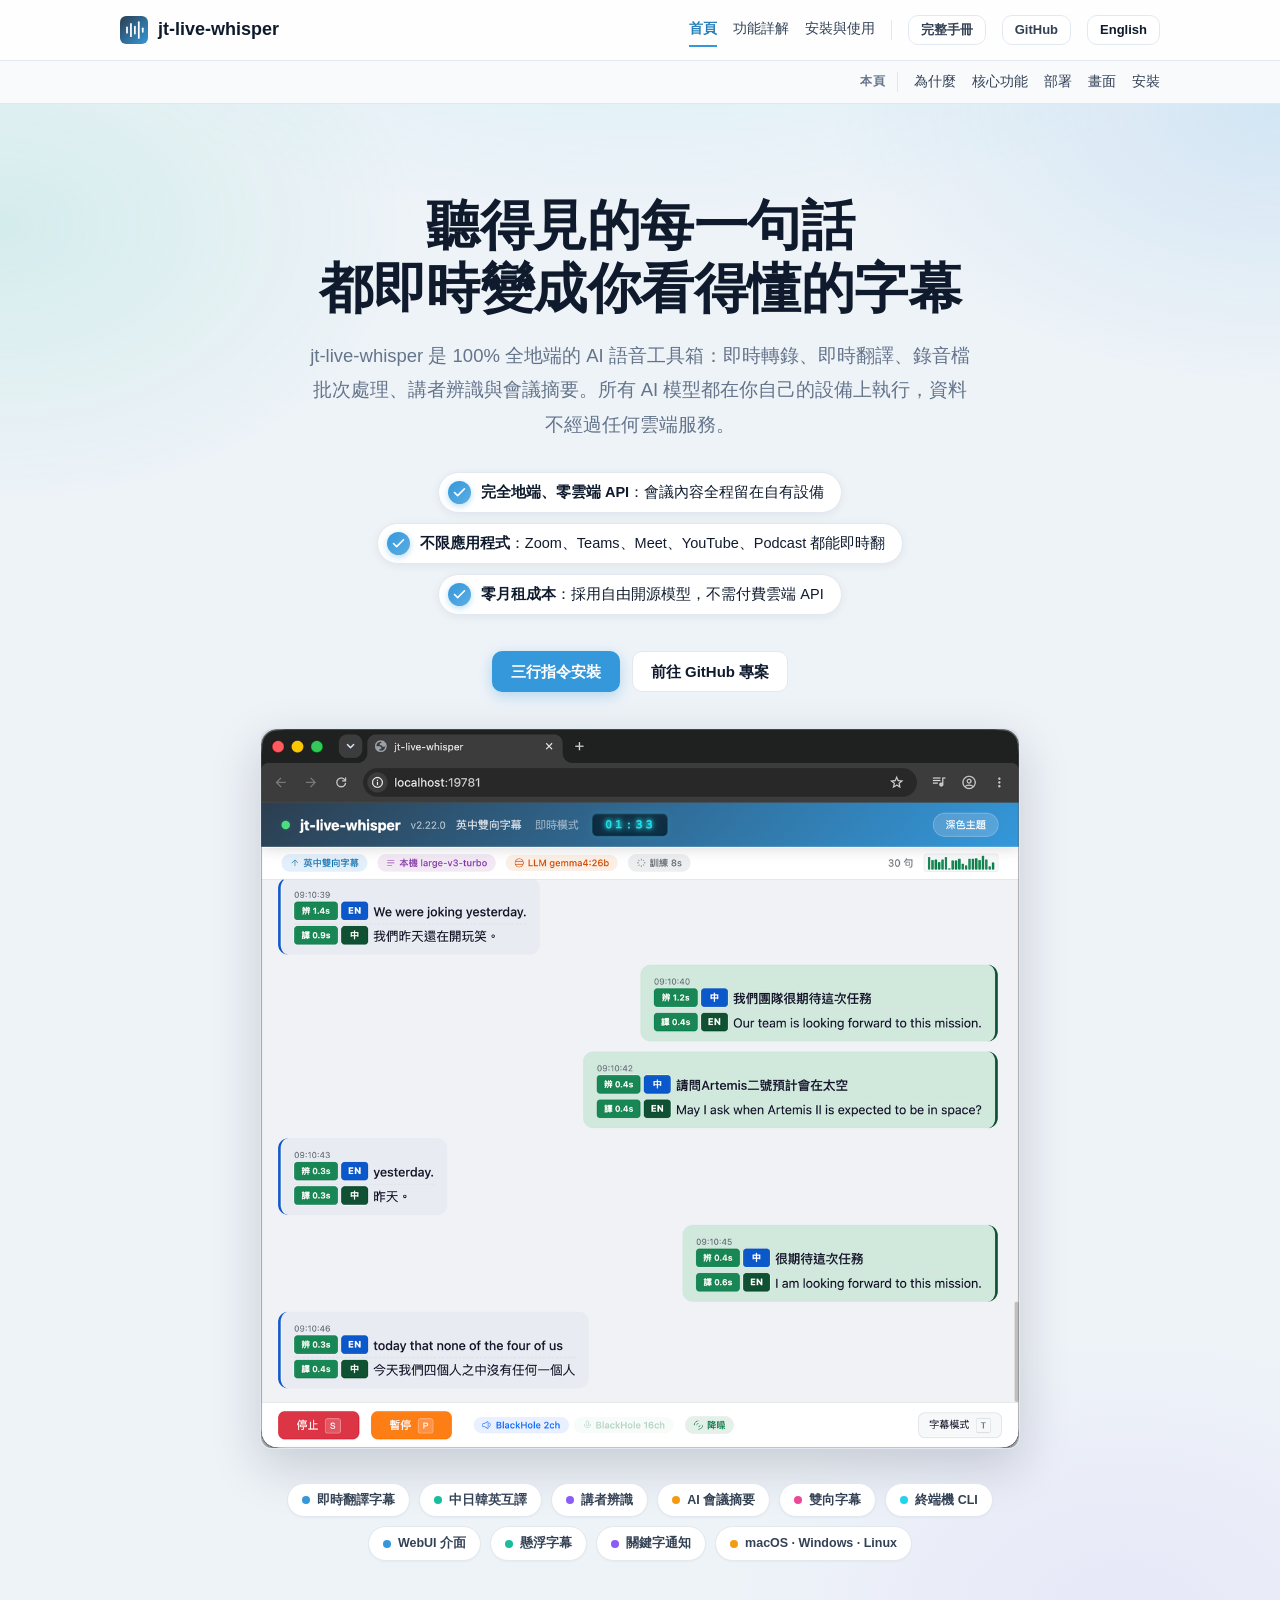
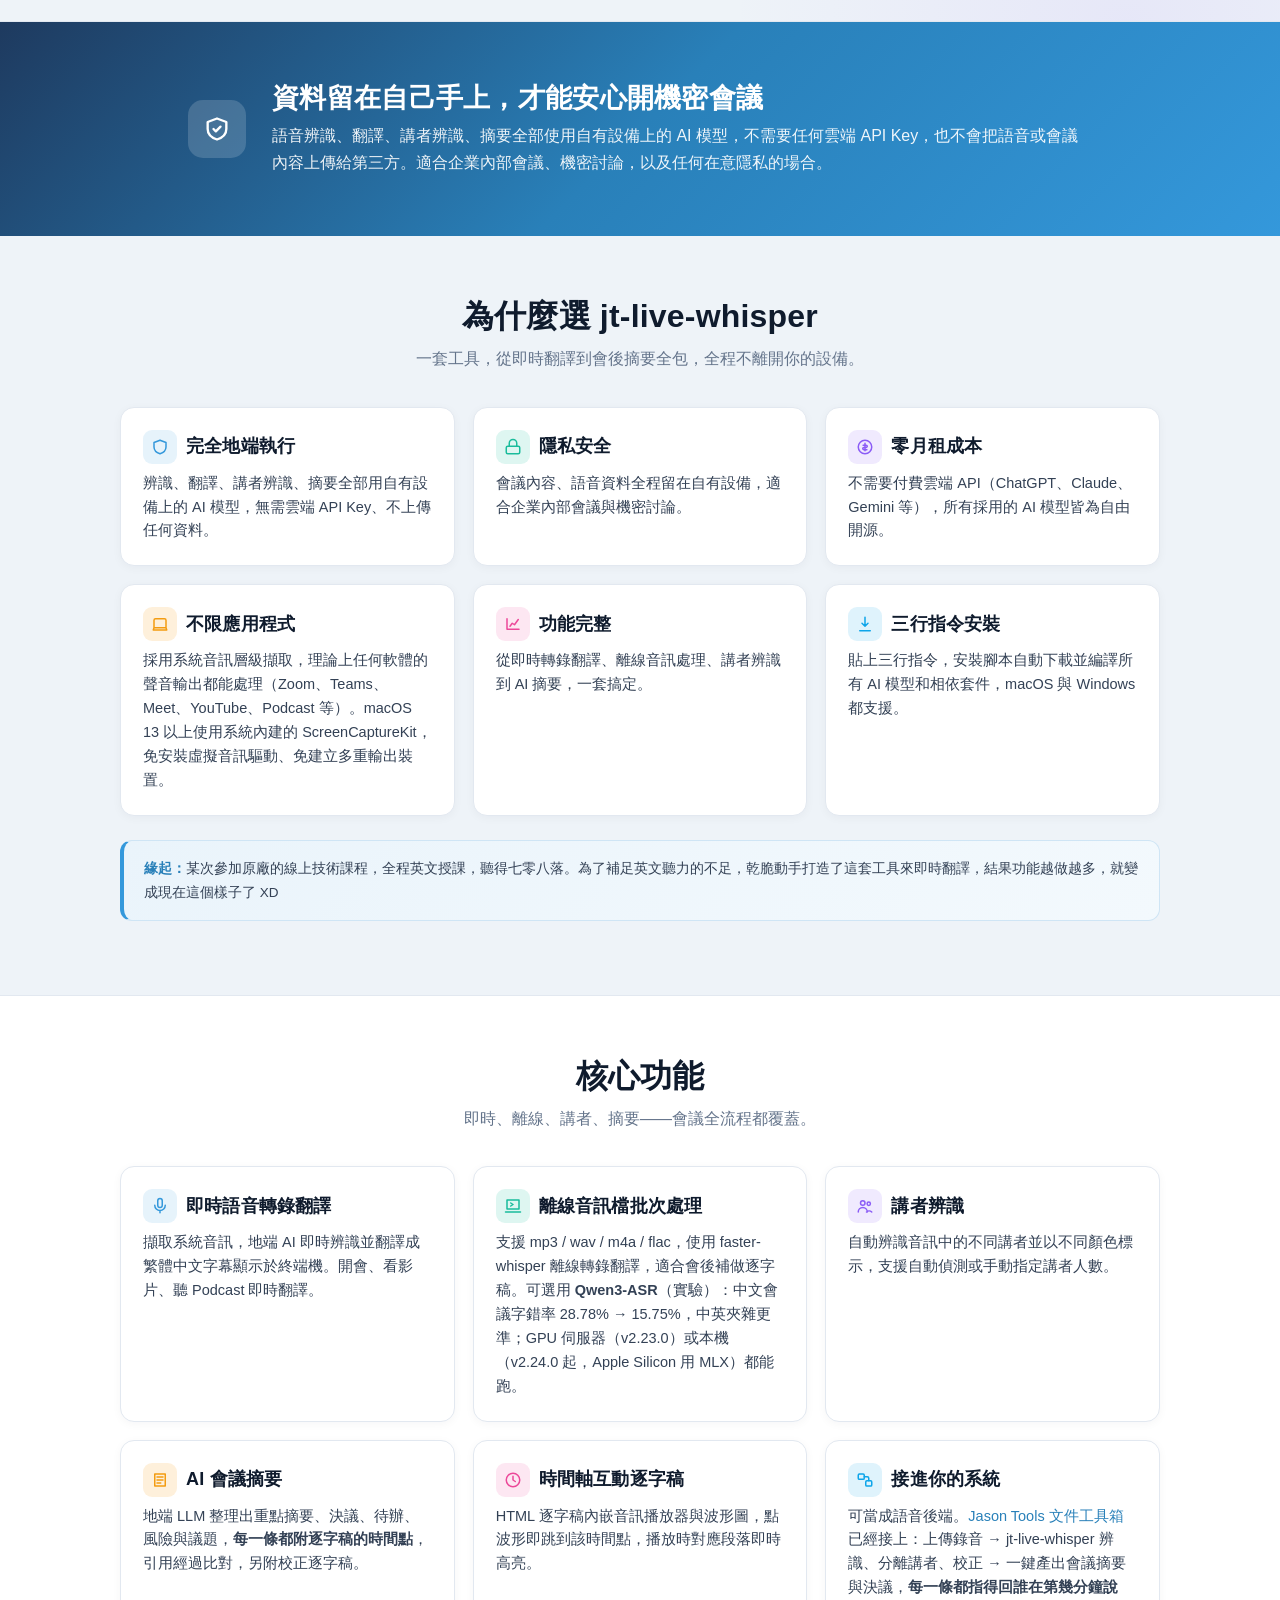
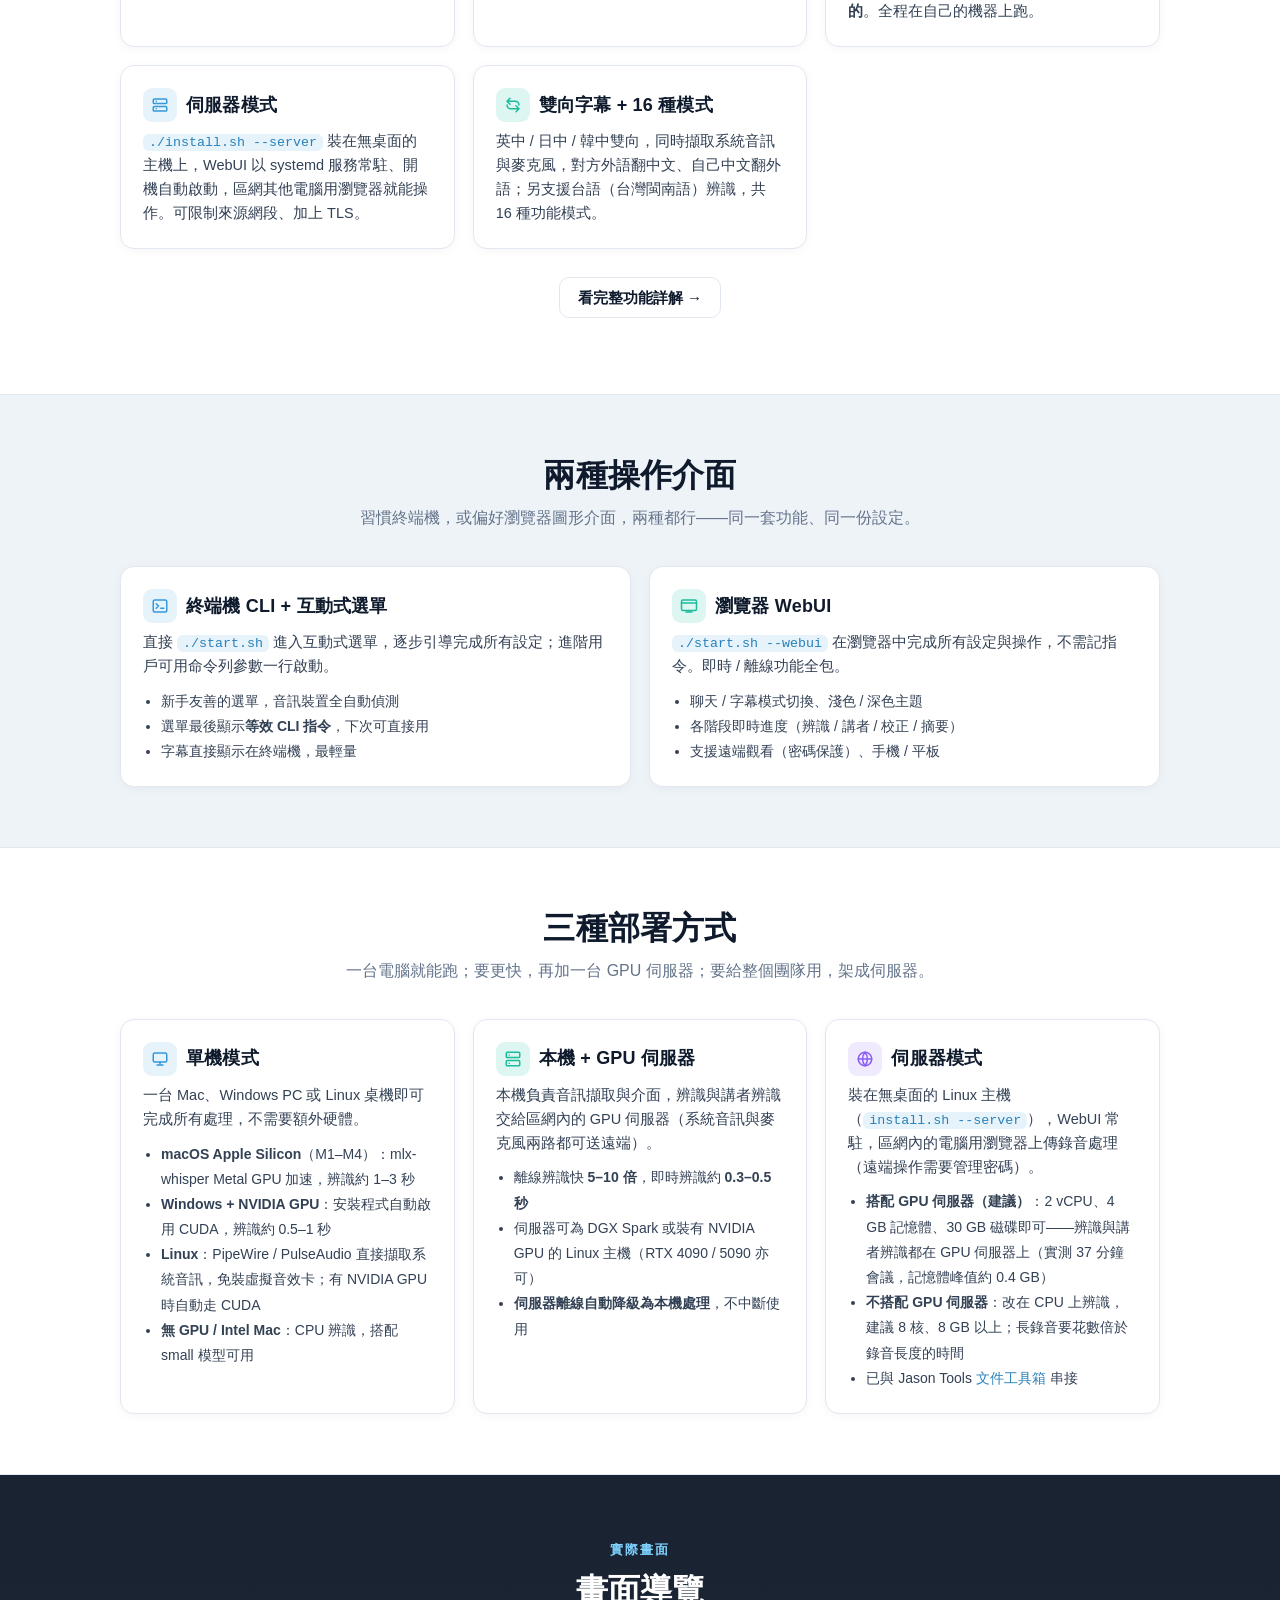
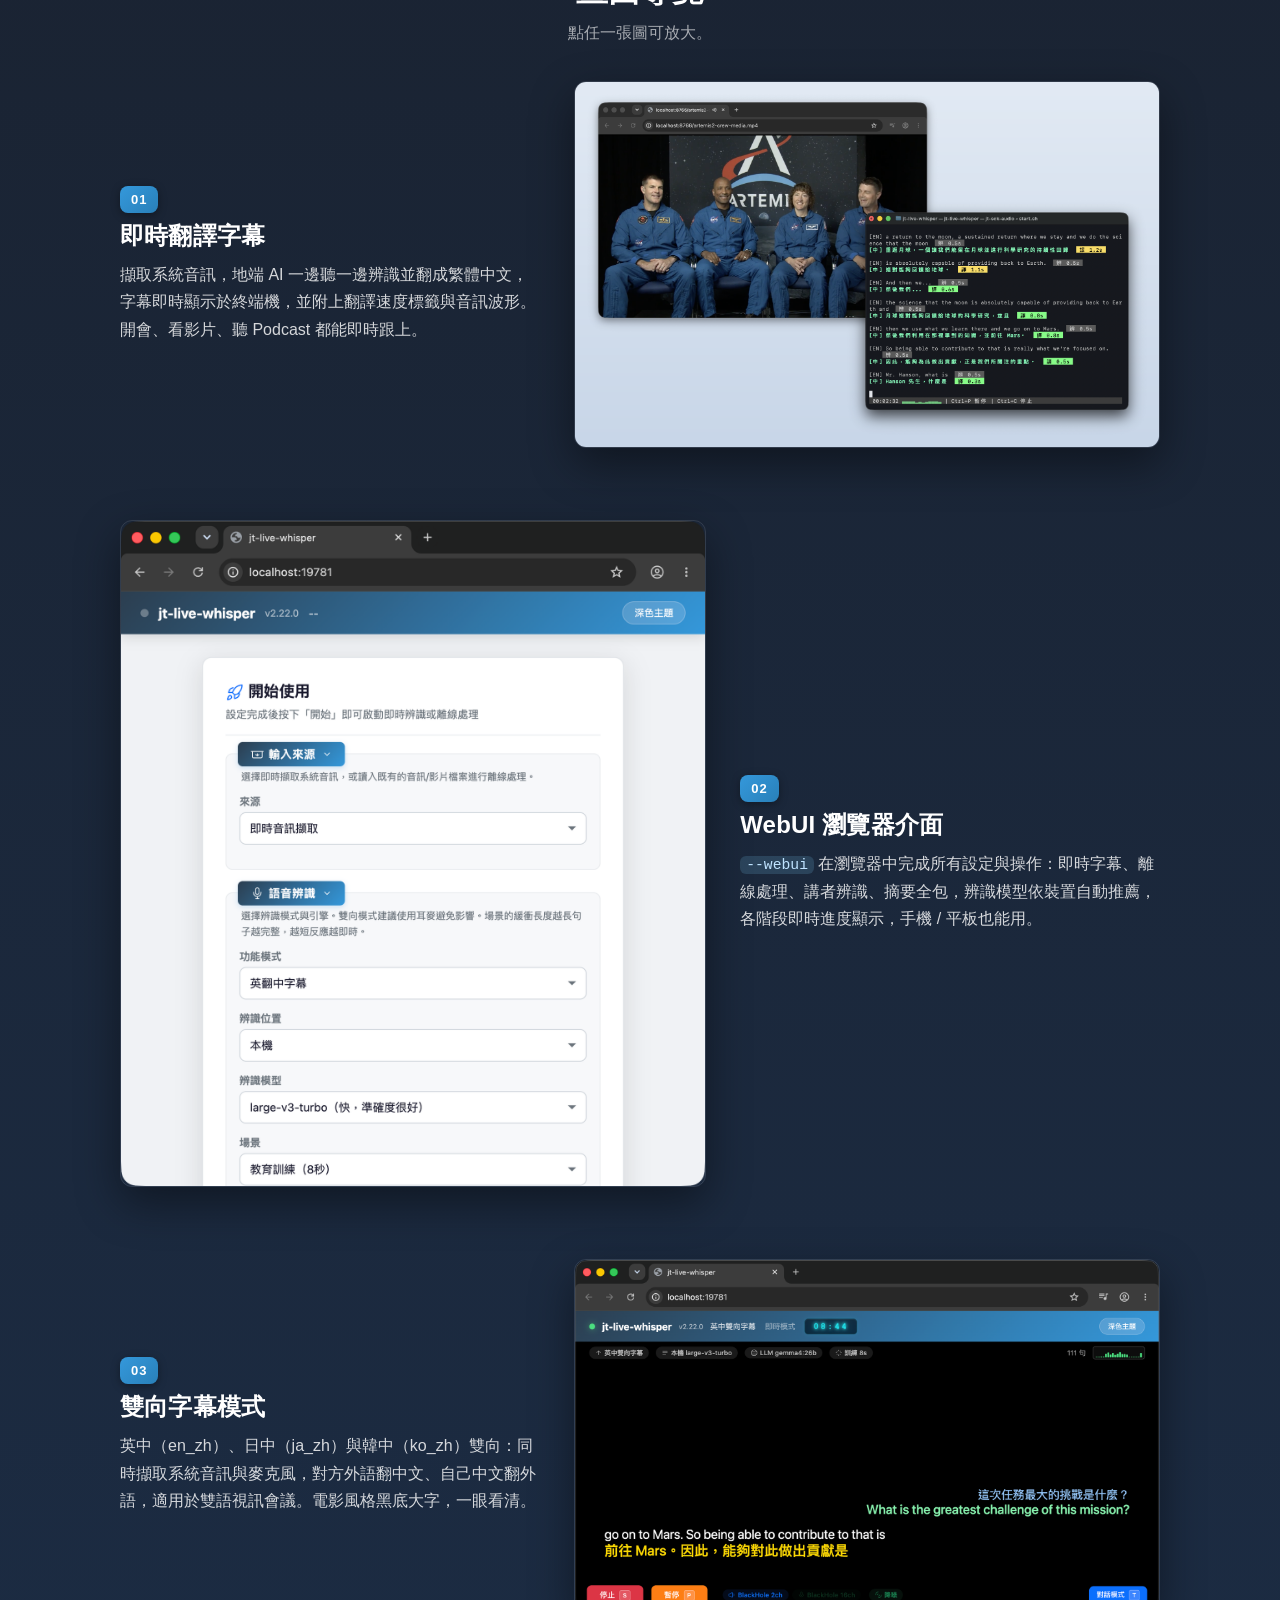
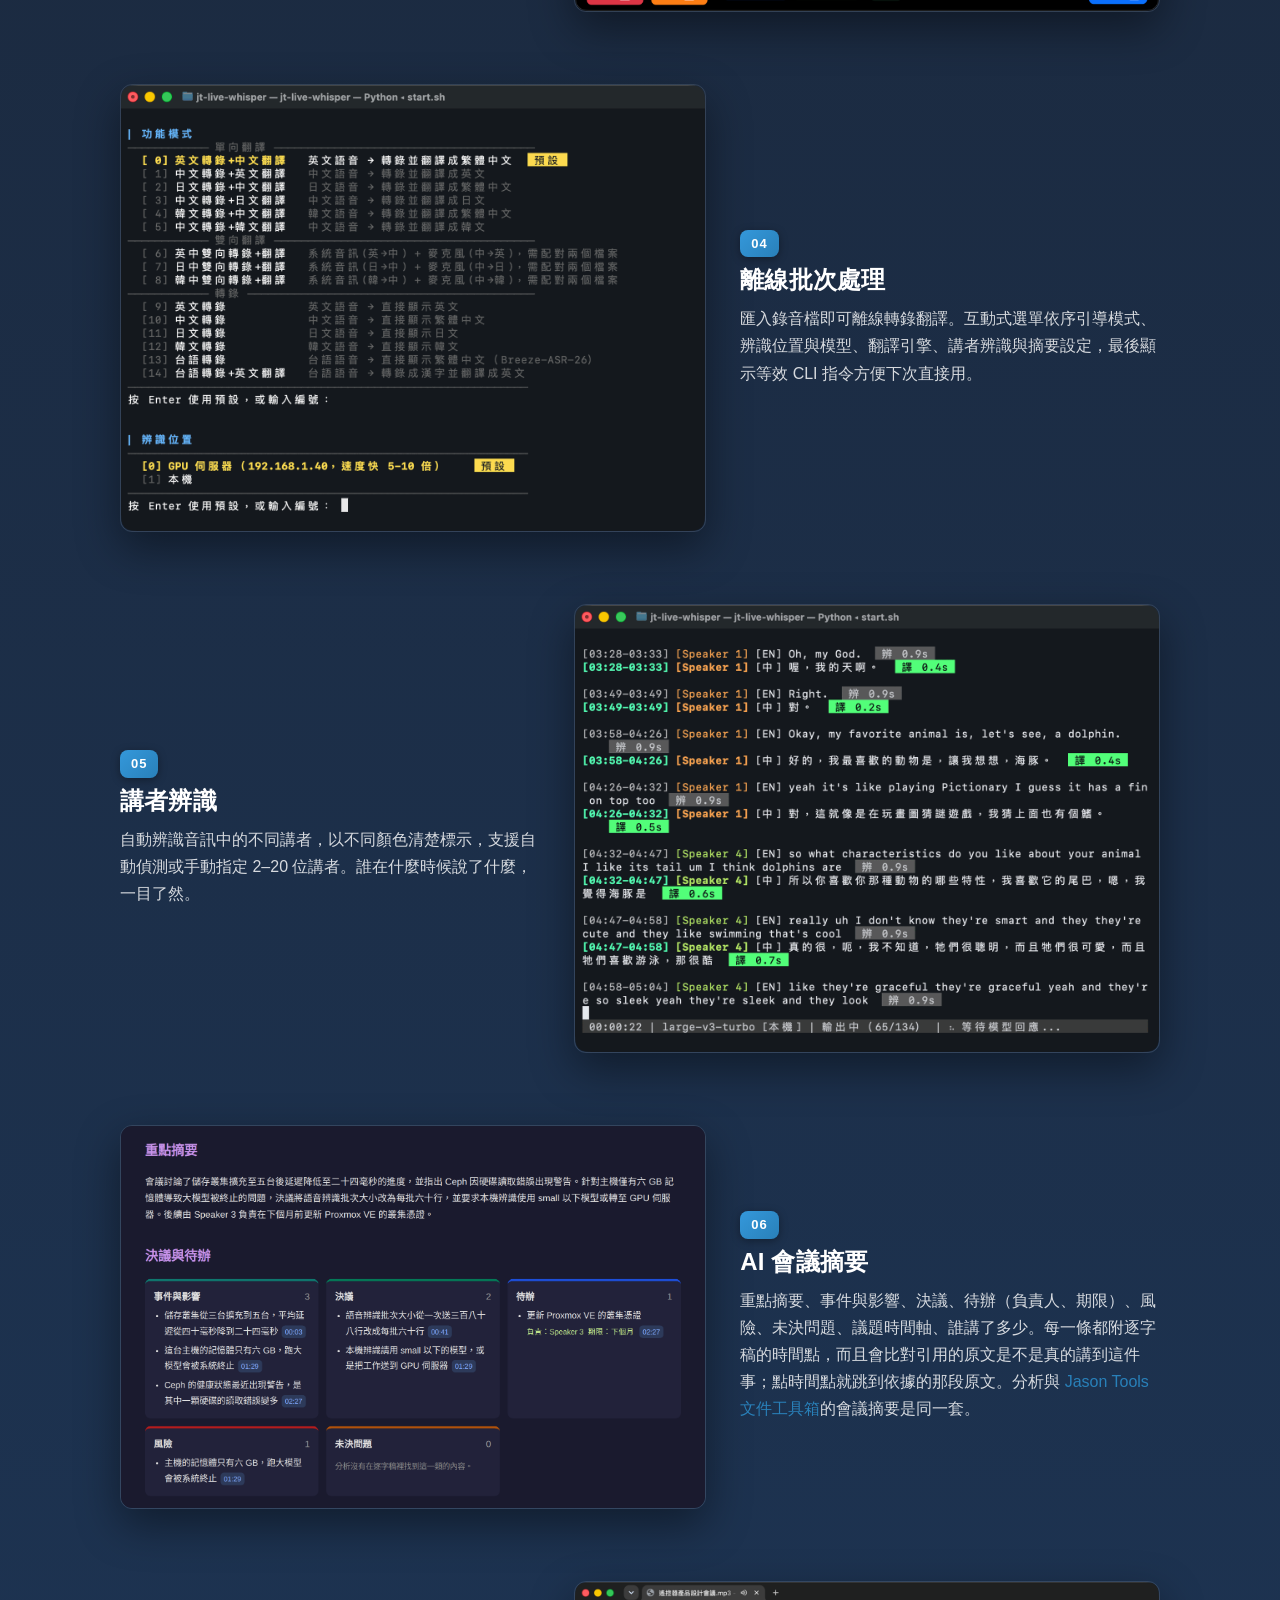
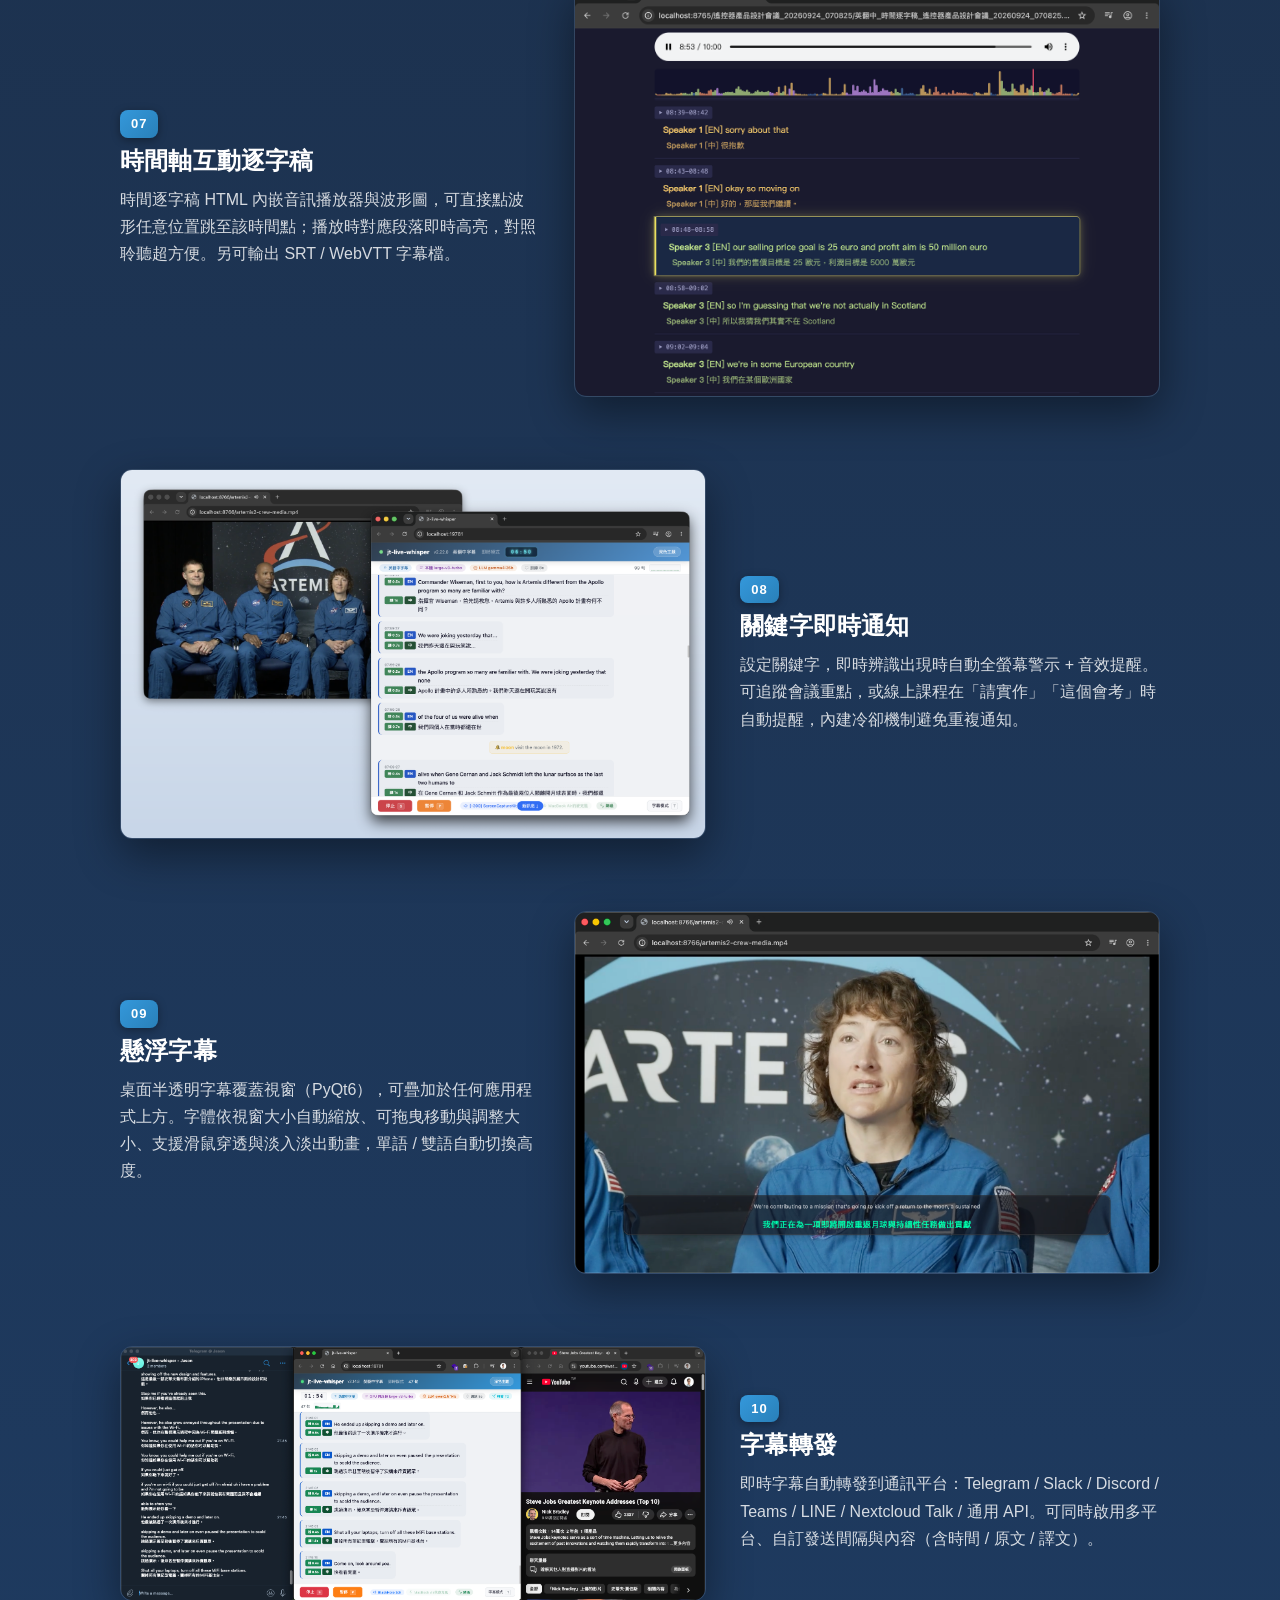
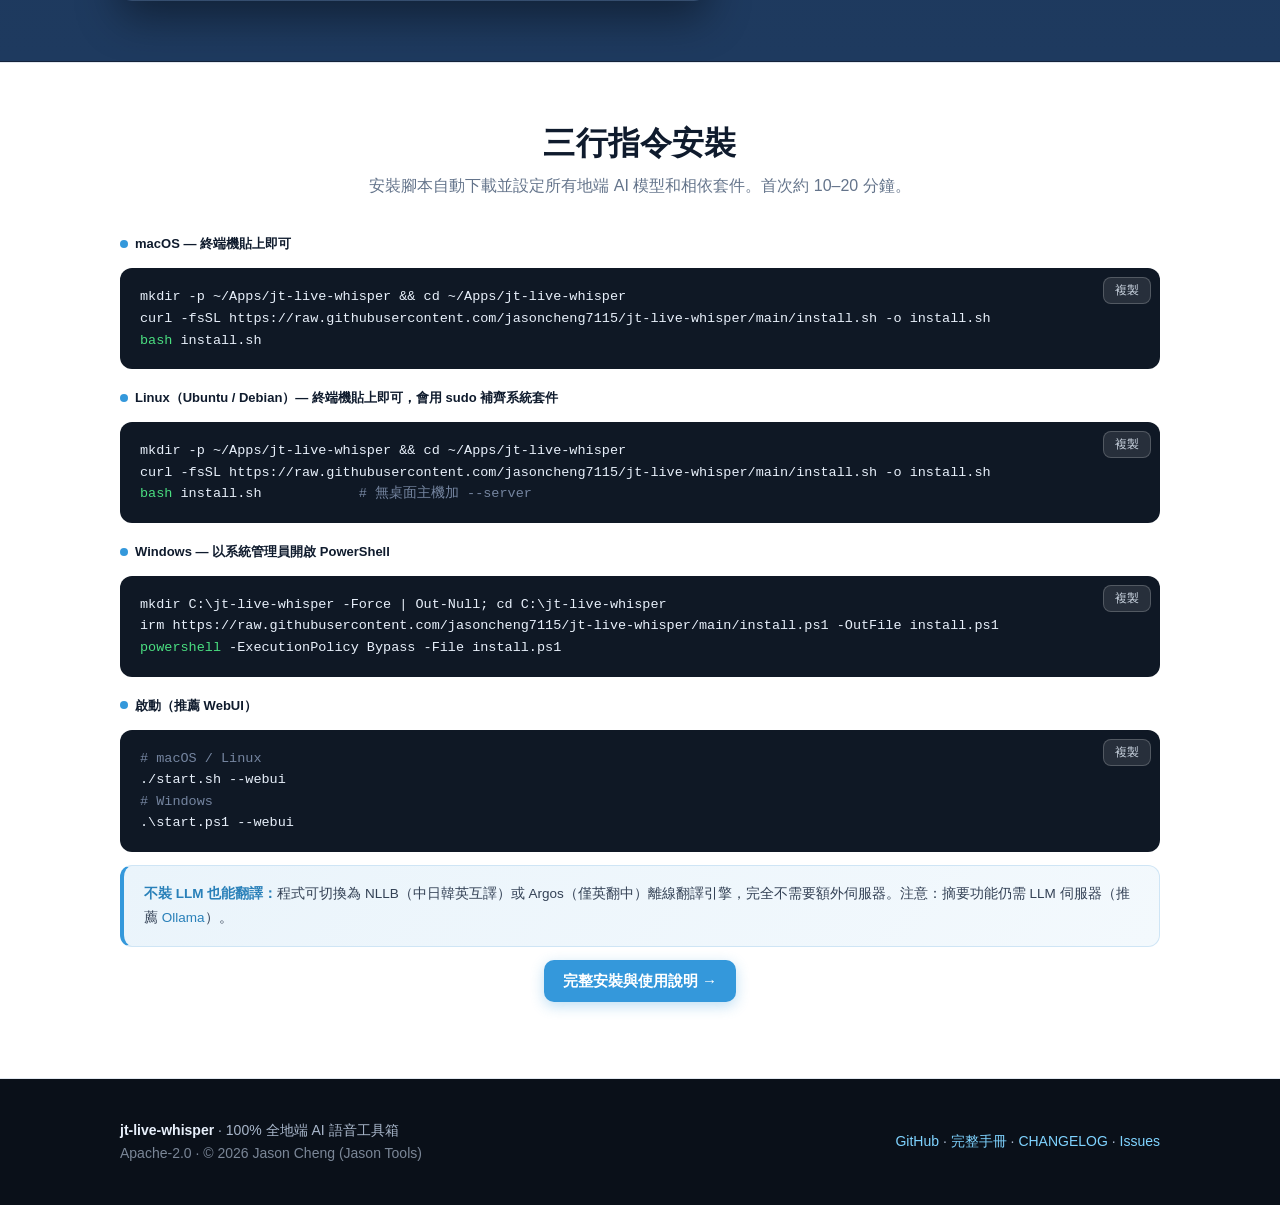
==== commit 702a70f6: "v2.25.0 會議摘要改用 Jason Tools 文件工具箱的會議分析：每一條都指得回逐字稿 - 摘要（--summarize、互動選單、WebUI）改用 jt-doc-tools v1.16.2" ====
--- a/docs/index.html
+++ b/docs/index.html
@@ -130,7 +130,7 @@
       <div class="card"><h3><span class="ic"><svg width="18" height="18" viewBox="0 0 24 24" fill="none" stroke="currentColor" stroke-width="2" stroke-linecap="round" stroke-linejoin="round"><path d="M12 2a3 3 0 0 0-3 3v6a3 3 0 0 0 6 0V5a3 3 0 0 0-3-3z"/><path d="M5 11a7 7 0 0 0 14 0M12 18v3"/></svg></span><span class="zh">即時語音轉錄翻譯</span><span class="en">Live transcription &amp; translation</span></h3><p><span class="zh">擷取系統音訊，地端 AI 即時辨識並翻譯成繁體中文字幕顯示於終端機。開會、看影片、聽 Podcast 即時翻譯。</span><span class="en">Captures system audio and transcribes &amp; translates it to subtitles in real time — meetings, videos, podcasts.</span></p></div>
       <div class="card"><h3><span class="ic"><svg width="18" height="18" viewBox="0 0 24 24" fill="none" stroke="currentColor" stroke-width="2" stroke-linecap="round" stroke-linejoin="round"><path d="M4 4h16v12H4z"/><path d="M2 20h20M9 8l3 2-3 2"/></svg></span><span class="zh">離線音訊檔批次處理</span><span class="en">Offline batch processing</span></h3><p><span class="zh">支援 mp3 / wav / m4a / flac，使用 faster-whisper 離線轉錄翻譯，適合會後補做逐字稿。可選用 <b>Qwen3-ASR</b>（實驗）：中文會議字錯率 28.78% → 15.75%，中英夾雜更準；GPU 伺服器（v2.23.0）或本機（v2.24.0 起，Apple Silicon 用 MLX）都能跑。</span><span class="en">mp3 / wav / m4a / flac via faster-whisper — perfect for post-meeting transcripts. Optional <b>Qwen3-ASR</b> (experimental): Chinese meeting CER 28.78% → 15.75%, much better on code-switching — on a GPU server (v2.23.0) or locally (v2.24.0+, MLX on Apple Silicon).</span></p></div>
       <div class="card"><h3><span class="ic"><svg width="18" height="18" viewBox="0 0 24 24" fill="none" stroke="currentColor" stroke-width="2" stroke-linecap="round" stroke-linejoin="round"><circle cx="9" cy="8" r="3"/><circle cx="17" cy="9" r="2.2"/><path d="M3 20a6 6 0 0 1 12 0M14 20a5 5 0 0 1 7 0"/></svg></span><span class="zh">講者辨識</span><span class="en">Speaker diarization</span></h3><p><span class="zh">自動辨識音訊中的不同講者並以不同顏色標示，支援自動偵測或手動指定講者人數。</span><span class="en">Detects different speakers and color-codes them — auto-detect or set the speaker count manually.</span></p></div>
-      <div class="card"><h3><span class="ic"><svg width="18" height="18" viewBox="0 0 24 24" fill="none" stroke="currentColor" stroke-width="2" stroke-linecap="round" stroke-linejoin="round"><path d="M5 4h14v16H5z"/><path d="M8 8h8M8 12h8M8 16h5"/></svg></span><span class="zh">AI 會議摘要</span><span class="en">AI meeting summary</span></h3><p><span class="zh">透過地端 LLM 產出重點整理 + 校正逐字稿，搭配講者辨識，摘要中不同講者以不同顏色區分。</span><span class="en">A local LLM produces key-point summaries plus a corrected transcript, color-coded by speaker.</span></p></div>
+      <div class="card"><h3><span class="ic"><svg width="18" height="18" viewBox="0 0 24 24" fill="none" stroke="currentColor" stroke-width="2" stroke-linecap="round" stroke-linejoin="round"><path d="M5 4h14v16H5z"/><path d="M8 8h8M8 12h8M8 16h5"/></svg></span><span class="zh">AI 會議摘要</span><span class="en">AI meeting summary</span></h3><p><span class="zh">地端 LLM 整理出重點摘要、決議、待辦、風險與議題，<b>每一條都附逐字稿的時間點</b>，引用經過比對，另附校正逐字稿。</span><span class="en">A local LLM extracts key points, decisions, action items, risks and topics — <b>each citing the transcript timestamp</b>, with citations checked — plus a corrected transcript.</span></p></div>
       <div class="card"><h3><span class="ic"><svg width="18" height="18" viewBox="0 0 24 24" fill="none" stroke="currentColor" stroke-width="2" stroke-linecap="round" stroke-linejoin="round"><circle cx="12" cy="12" r="9"/><path d="M12 7v5l3 2"/></svg></span><span class="zh">時間軸互動逐字稿</span><span class="en">Interactive transcript</span></h3><p><span class="zh">HTML 逐字稿內嵌音訊播放器與波形圖，點波形即跳到該時間點，播放時對應段落即時高亮。</span><span class="en">HTML transcript with an embedded player and waveform — click to seek; the current line highlights as it plays.</span></p></div>
       <div class="card"><h3><span class="ic"><svg width="18" height="18" viewBox="0 0 24 24" fill="none" stroke="currentColor" stroke-width="2" stroke-linecap="round" stroke-linejoin="round"><rect x="3" y="4" width="8" height="7" rx="1.5"/><rect x="13" y="13" width="8" height="7" rx="1.5"/><path d="M11 7.5h4a2 2 0 0 1 2 2v3.5"/></svg></span><span class="zh">接進你的系統</span><span class="en">Integrates with your systems</span></h3><p><span class="zh">可當成語音後端。<a href="https://jasoncheng7115.github.io/jt-doc-tools/" target="_blank" rel="noopener">Jason Tools 文件工具箱</a>已經接上：上傳錄音 → jt-live-whisper 辨識、分離講者、校正 → 一鍵產出會議摘要與決議，<b>每一條都指得回誰在第幾分鐘說的</b>。全程在自己的機器上跑。</span><span class="en">Use it as a speech backend. <a href="https://jasoncheng7115.github.io/jt-doc-tools/" target="_blank" rel="noopener">Jason Tools Document Toolkit</a> is already wired up: upload a recording → jt-live-whisper transcribes, separates speakers and corrects → one click for summaries and decisions, <b>each citing who said it and when</b>. All on your own hardware.</span></p></div>
       <div class="card"><h3><span class="ic"><svg width="18" height="18" viewBox="0 0 24 24" fill="none" stroke="currentColor" stroke-width="2" stroke-linecap="round" stroke-linejoin="round"><rect x="3" y="4" width="18" height="6" rx="1.5"/><rect x="3" y="14" width="18" height="6" rx="1.5"/><path d="M7 7h.01M7 17h.01"/></svg></span><span class="zh">伺服器模式</span><span class="en">Server mode</span></h3><p><span class="zh"><code>./install.sh --server</code> 裝在無桌面的主機上，WebUI 以 systemd 服務常駐、開機自動啟動，區網其他電腦用瀏覽器就能操作。可限制來源網段、加上 TLS。</span><span class="en"><code>./install.sh --server</code> installs on a headless box; the Web UI runs as a systemd service on boot and anyone on the LAN can drive it from a browser. Source ranges and TLS are configurable.</span></p></div>
@@ -196,7 +196,7 @@
         <ul style="margin:0;padding-left:18px;font-size:14px;color:var(--body);line-height:1.8">
           <li><span class="zh"><b>搭配 GPU 伺服器（建議）</b>：2 vCPU、4 GB 記憶體、30 GB 磁碟即可——辨識與講者辨識都在 GPU 伺服器上（實測 37 分鐘會議，記憶體峰值約 0.4 GB）</span><span class="en"><b>With a GPU server (recommended)</b>: 2 vCPU, 4 GB RAM, 30 GB disk is enough — recognition and diarization run on the GPU server (measured: 37-min meeting peaks at ~0.4 GB RAM)</span></li>
           <li><span class="zh"><b>不搭配 GPU 伺服器</b>：改在 CPU 上辨識，建議 8 核、8 GB 以上；長錄音要花數倍於錄音長度的時間</span><span class="en"><b>Without a GPU server</b>: CPU recognition — 8 cores and 8 GB+ RAM recommended; long recordings take several times their length</span></li>
-          <li><span class="zh">已與<a href="https://jasoncheng7115.github.io/jt-doc-tools/" target="_blank" rel="noopener">文件工具箱</a>串接</span><span class="en">Already integrated with <a href="https://jasoncheng7115.github.io/jt-doc-tools/" target="_blank" rel="noopener">Document Toolkit</a></span></li>
+          <li><span class="zh">已與 Jason Tools <a href="https://jasoncheng7115.github.io/jt-doc-tools/" target="_blank" rel="noopener">文件工具箱</a> 串接</span><span class="en">Already integrated with Jason Tools <a href="https://jasoncheng7115.github.io/jt-doc-tools/" target="_blank" rel="noopener">Document Toolkit</a></span></li>
         </ul>
       </div>
     </div>
@@ -252,10 +252,10 @@
     </div>
 
     <div class="screen-row">
-      <img class="shot" src="shots/summary-output.png" loading="lazy" alt="AI 會議摘要" />
+      <img class="shot" src="shots/meeting-summary.png" loading="lazy" alt="AI 會議摘要：每一條都附逐字稿時間點" />
       <div class="screen-txt"><span class="num">06</span>
         <h3><span class="zh">AI 會議摘要</span><span class="en">AI meeting summary</span></h3>
-        <p><span class="zh">批次對記錄檔生成摘要，透過地端 LLM 產出重點整理與校正逐字稿。搭配講者辨識時，摘要中不同講者以不同顏色區分，會後重點立即成形。</span><span class="en">Generates summaries from logs via a local LLM — key points plus a corrected transcript, color-coded by speaker when diarization is on.</span></p>
+        <p><span class="zh">重點摘要、事件與影響、決議、待辦（負責人、期限）、風險、未決問題、議題時間軸、誰講了多少。每一條都附逐字稿的時間點，而且會比對引用的原文是不是真的講到這件事；點時間點就跳到依據的那段原文。分析與 <a href="https://jasoncheng7115.github.io/jt-doc-tools/" target="_blank" rel="noopener">Jason Tools 文件工具箱</a>的會議摘要是同一套。</span><span class="en">Key points, events &amp; impacts, decisions, action items (owner, due), risks, open questions, a topic timeline and who spoke how much. Every item cites a transcript timestamp, and each citation is checked against what was actually said; click a timestamp to jump to the source. Same analysis as the <a href="https://jasoncheng7115.github.io/jt-doc-tools/" target="_blank" rel="noopener">Jason Tools Document Toolkit</a> meeting summary.</span></p>
       </div>
     </div>
 
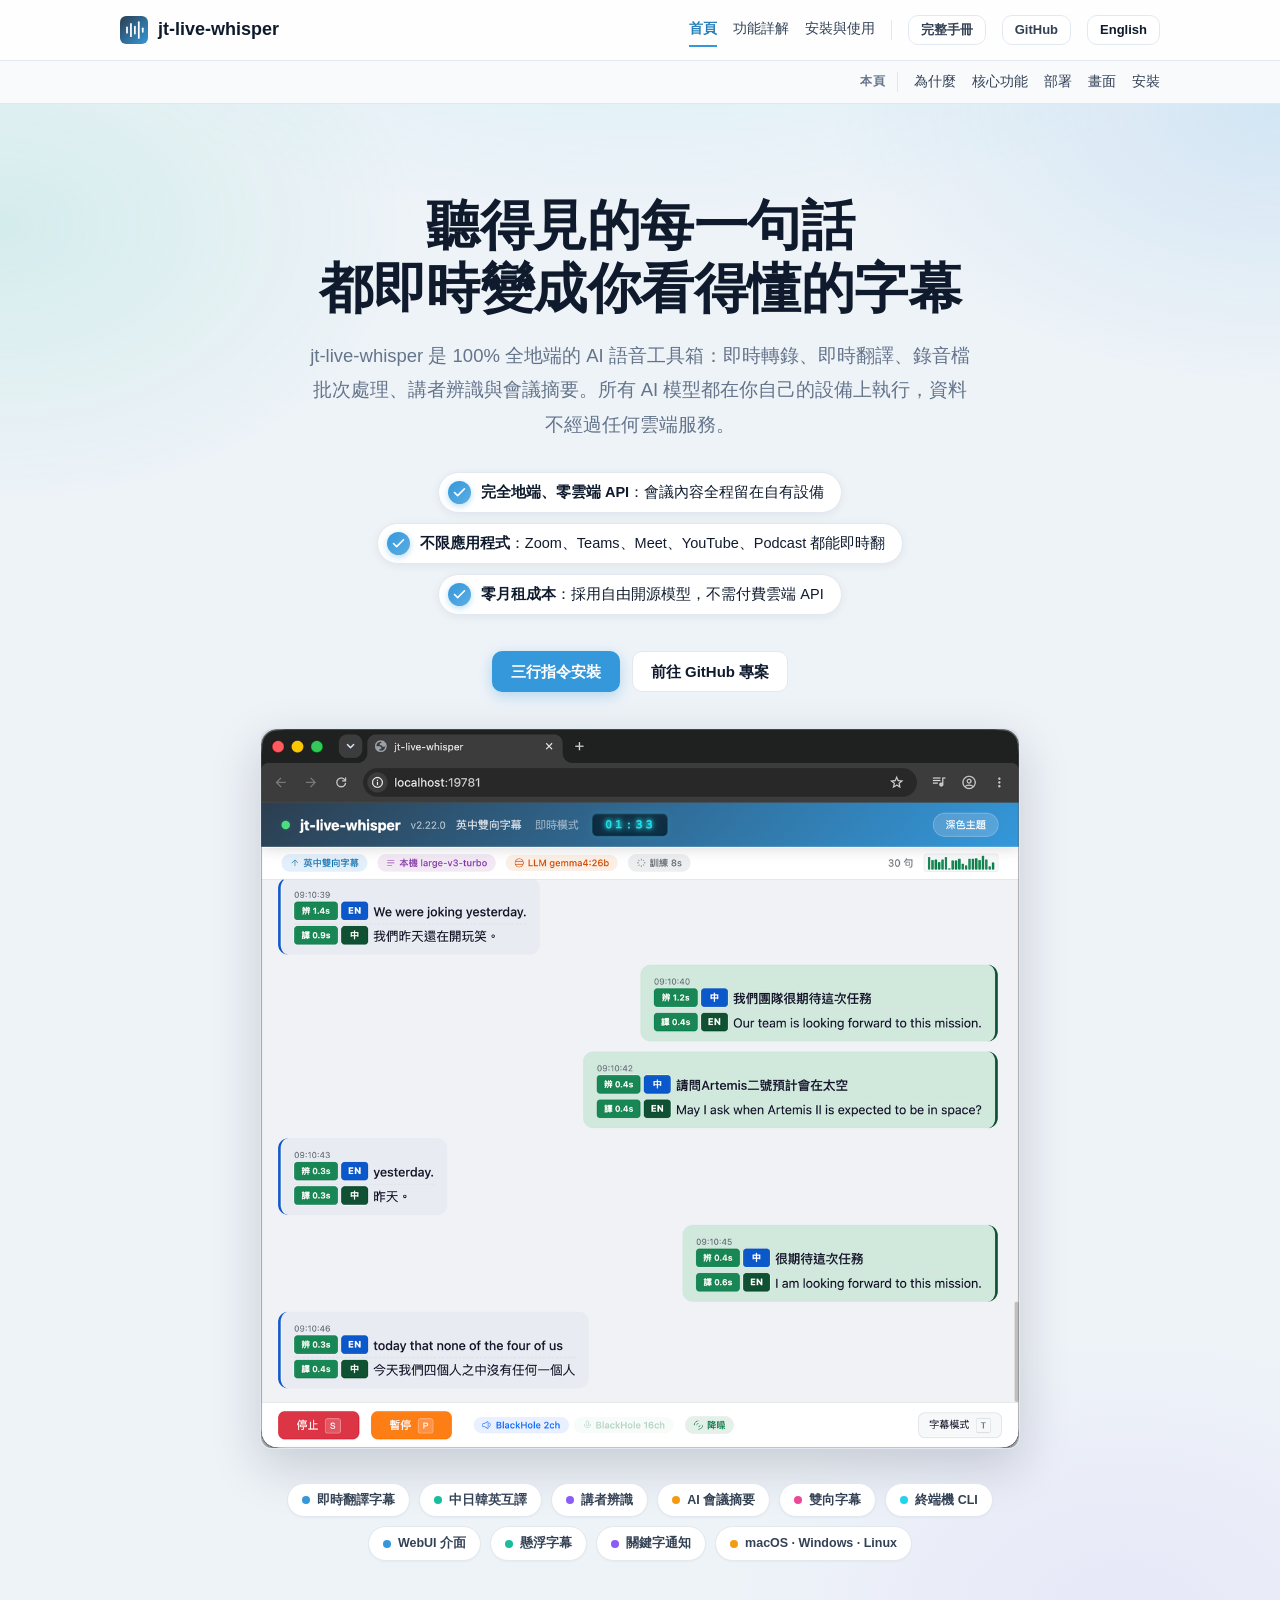
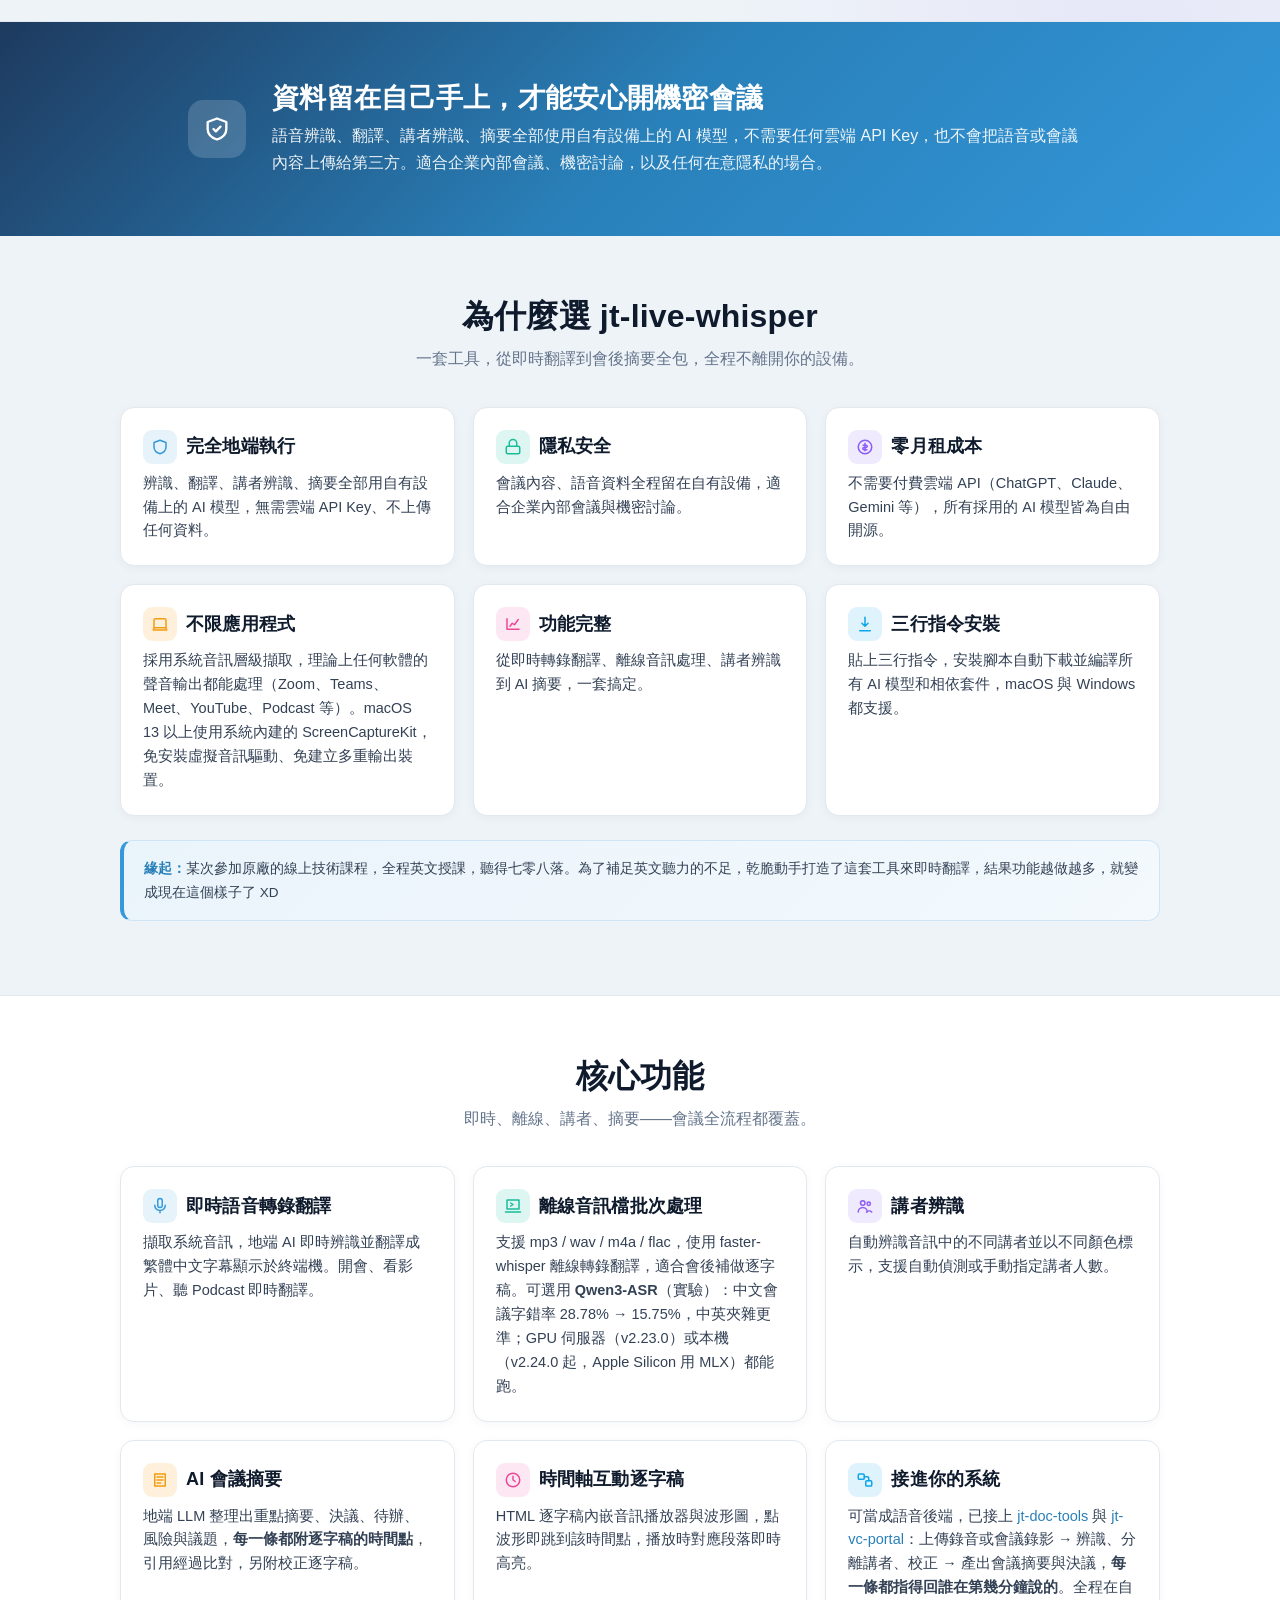
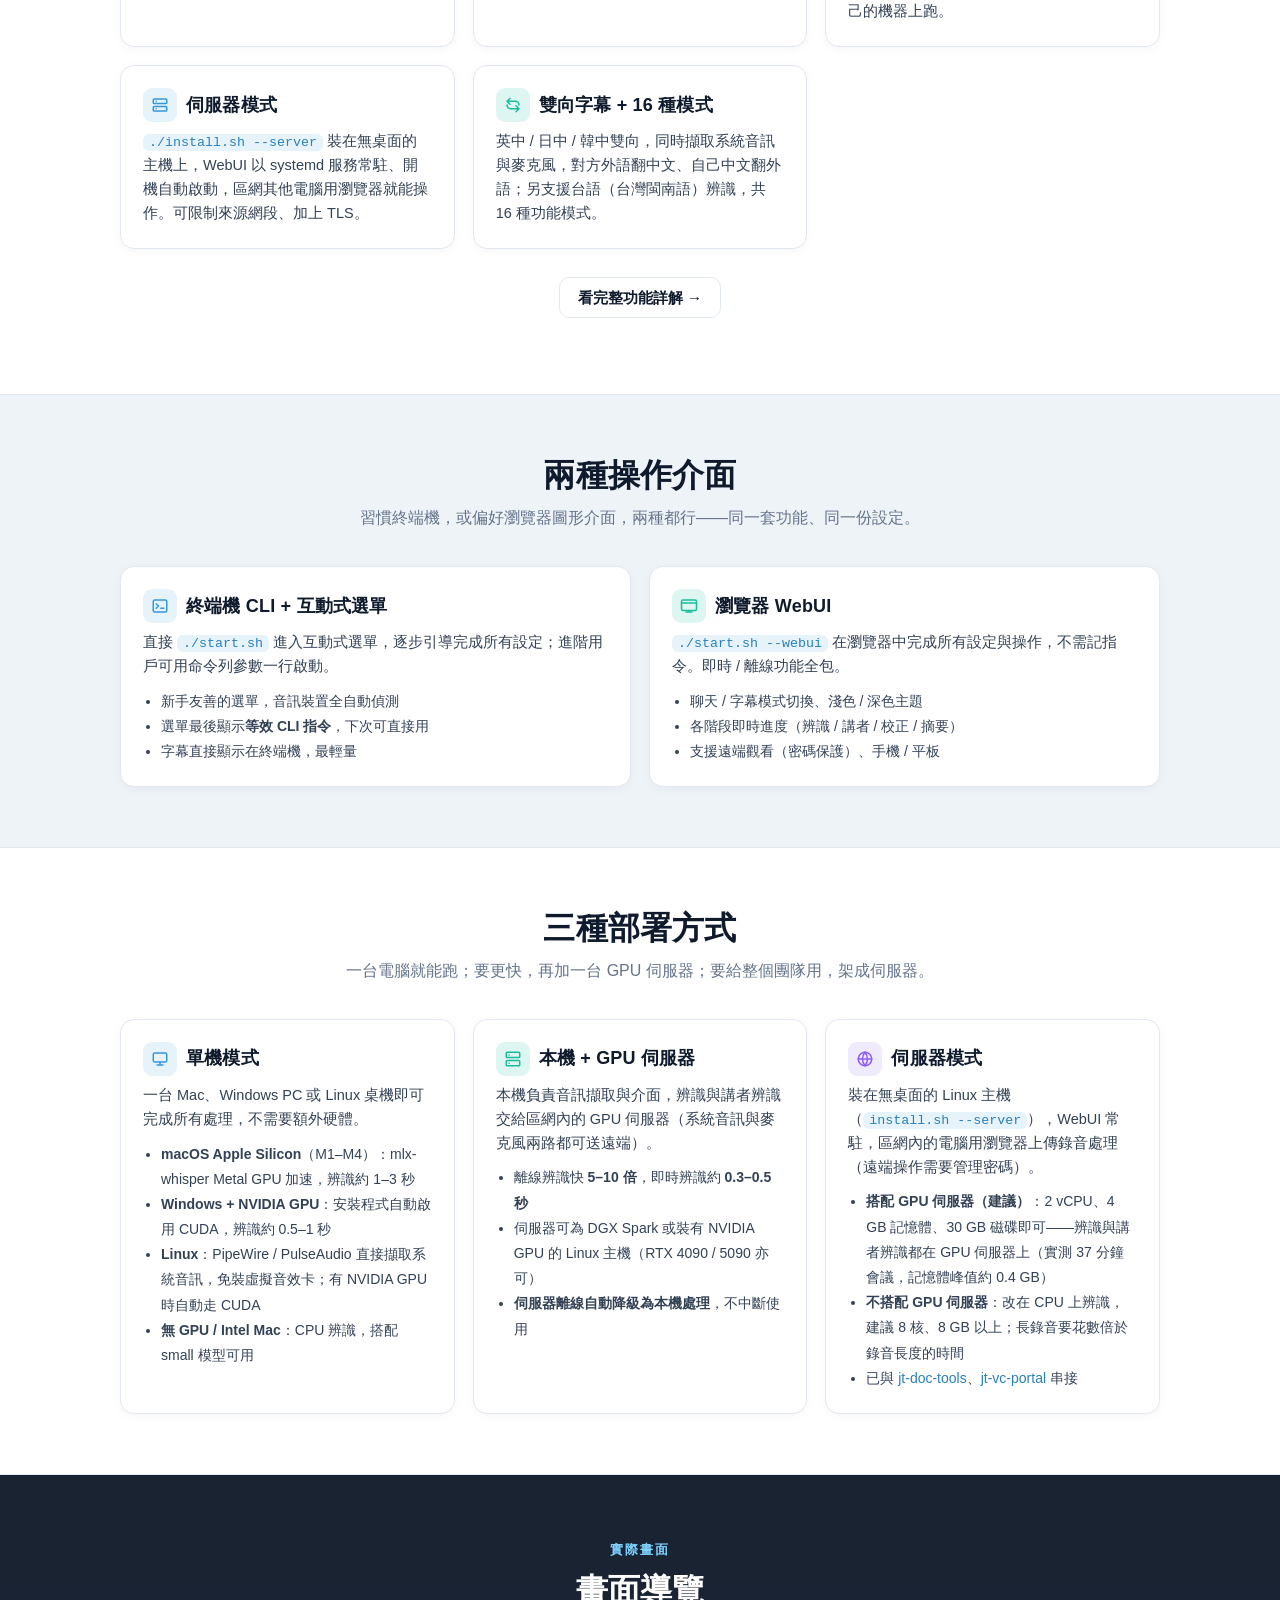
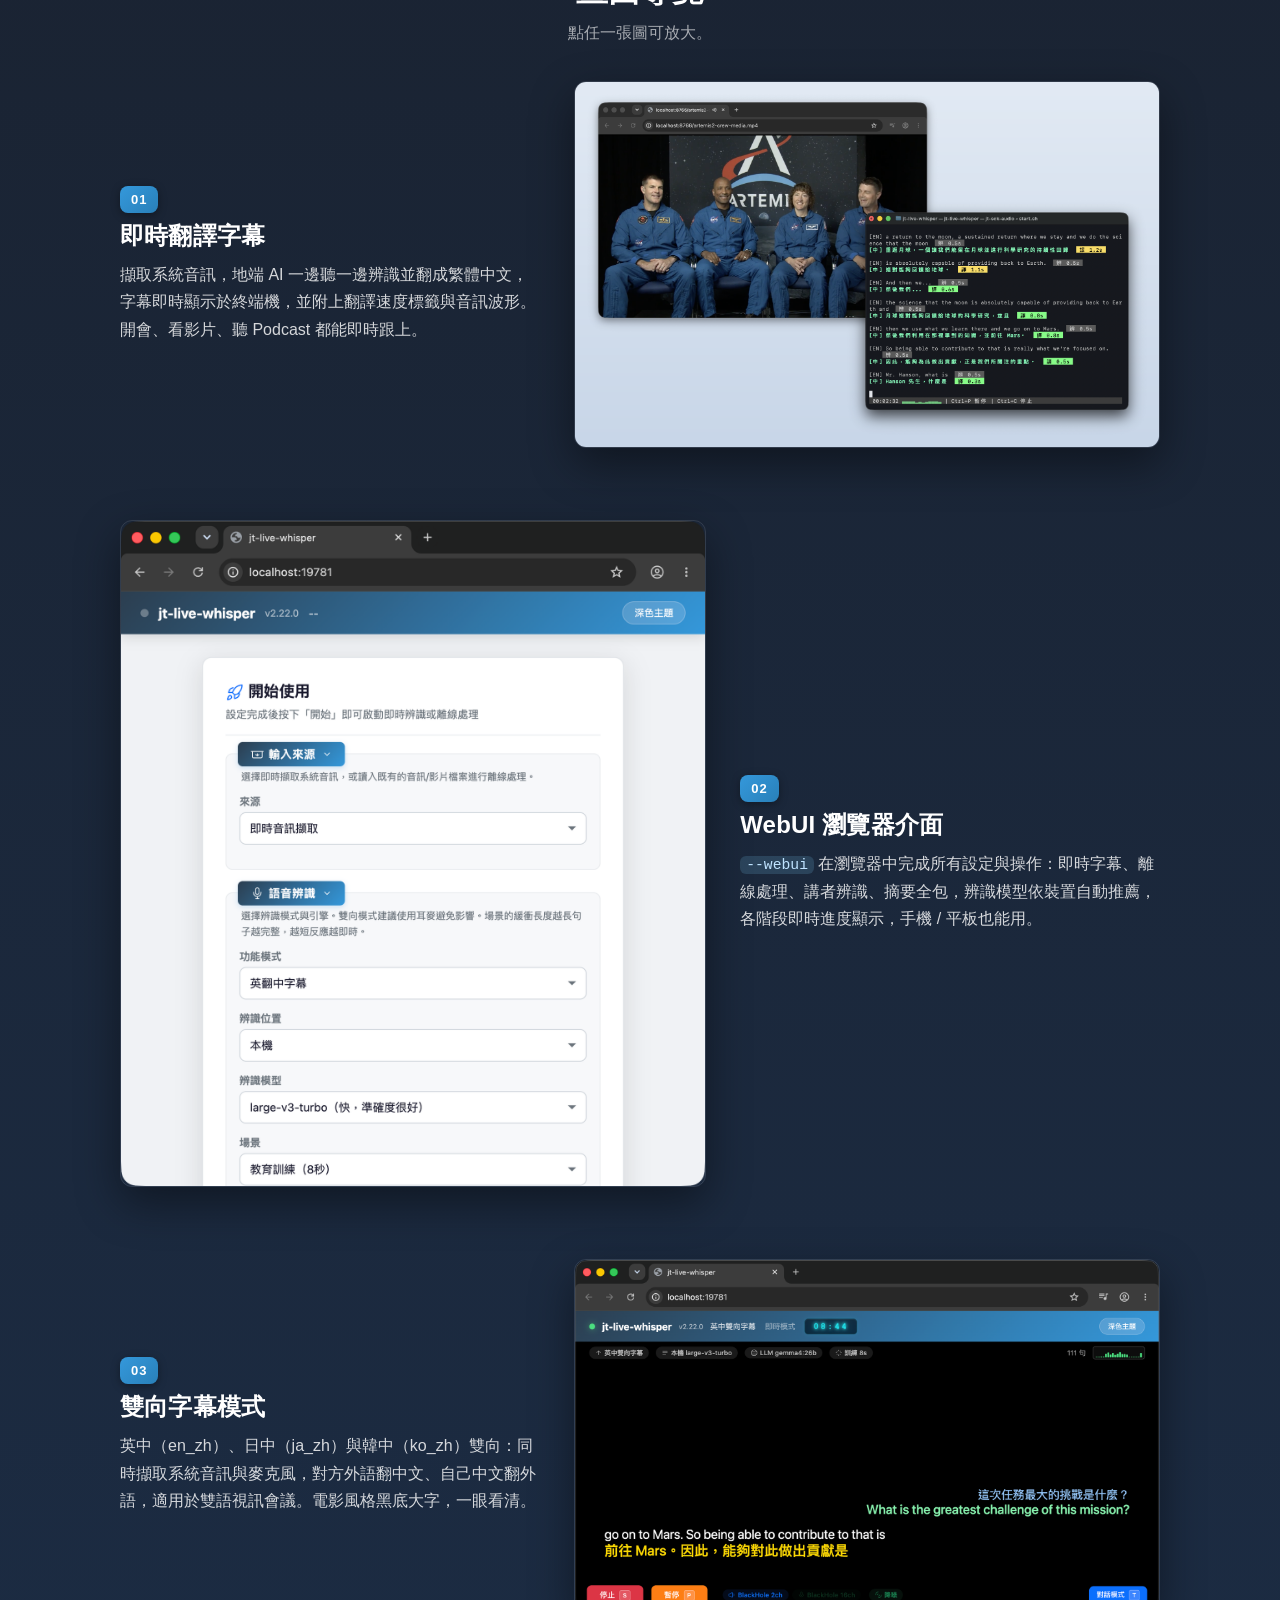
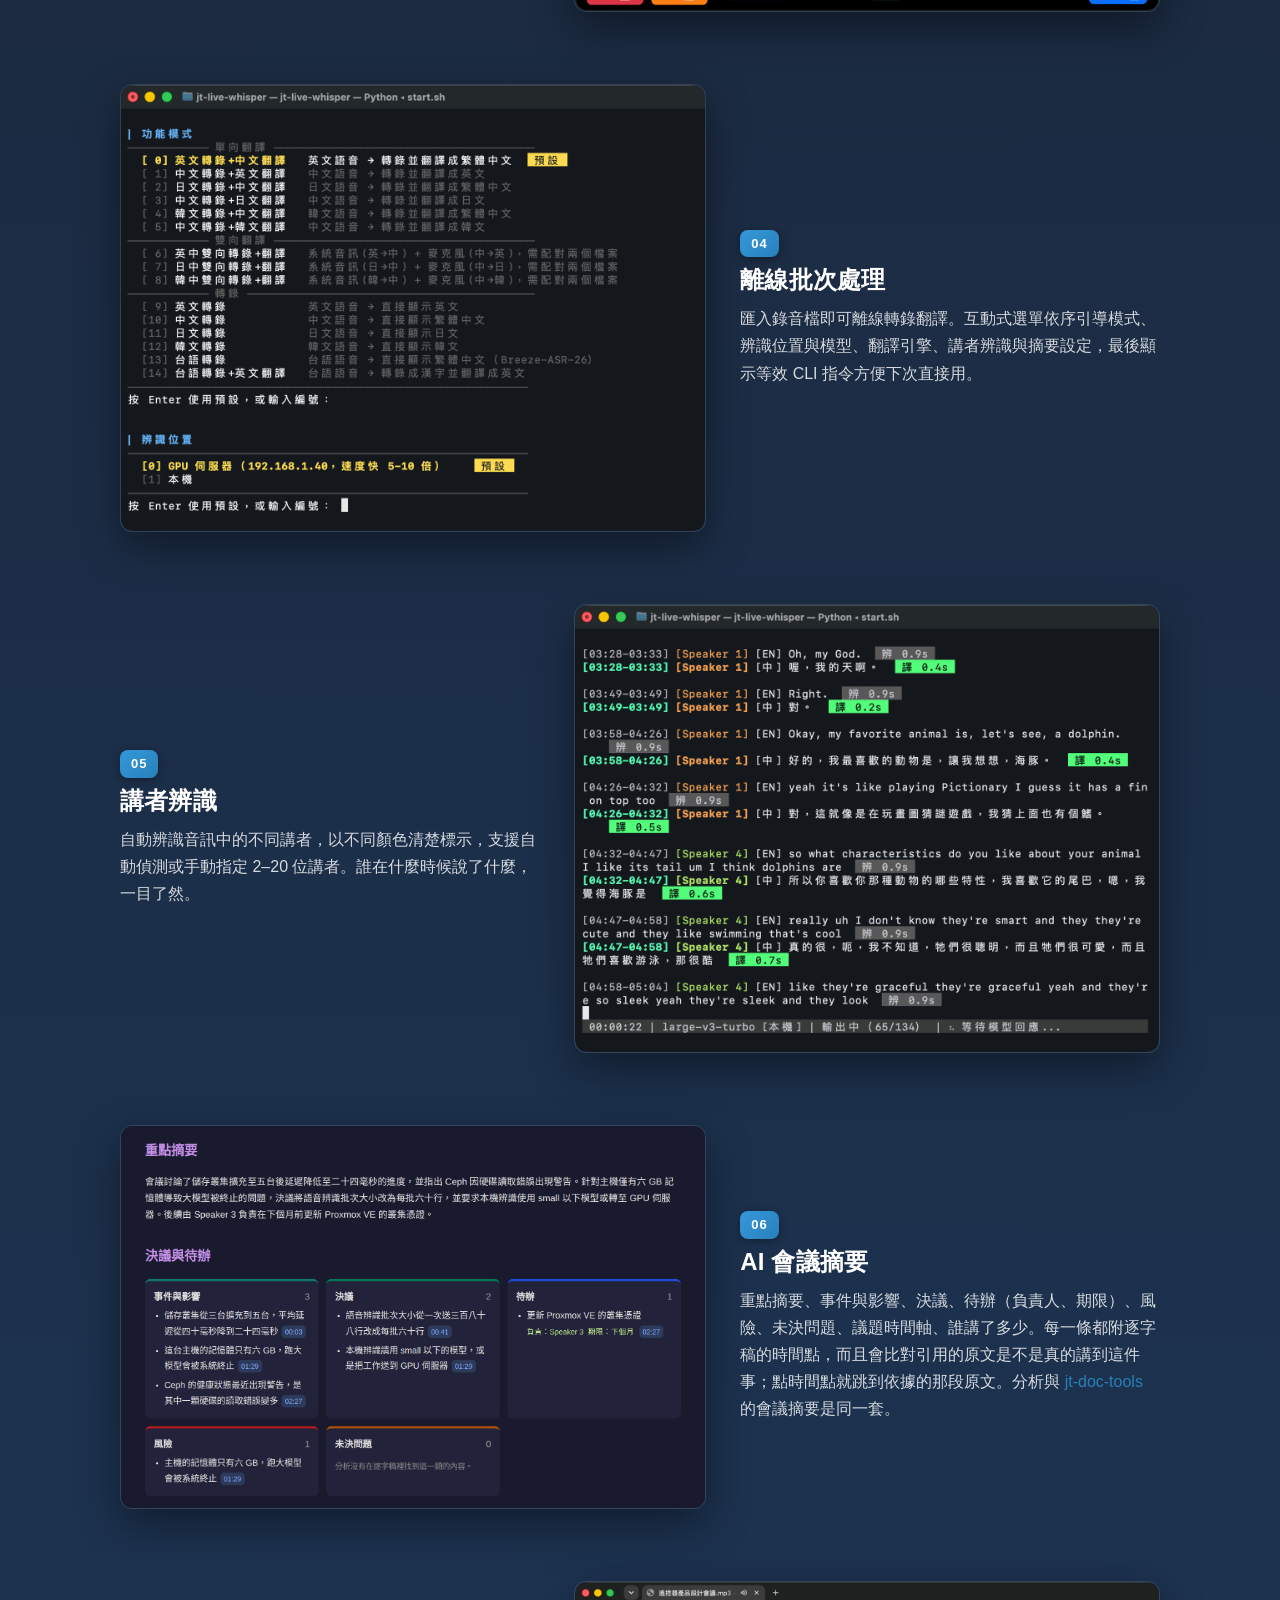
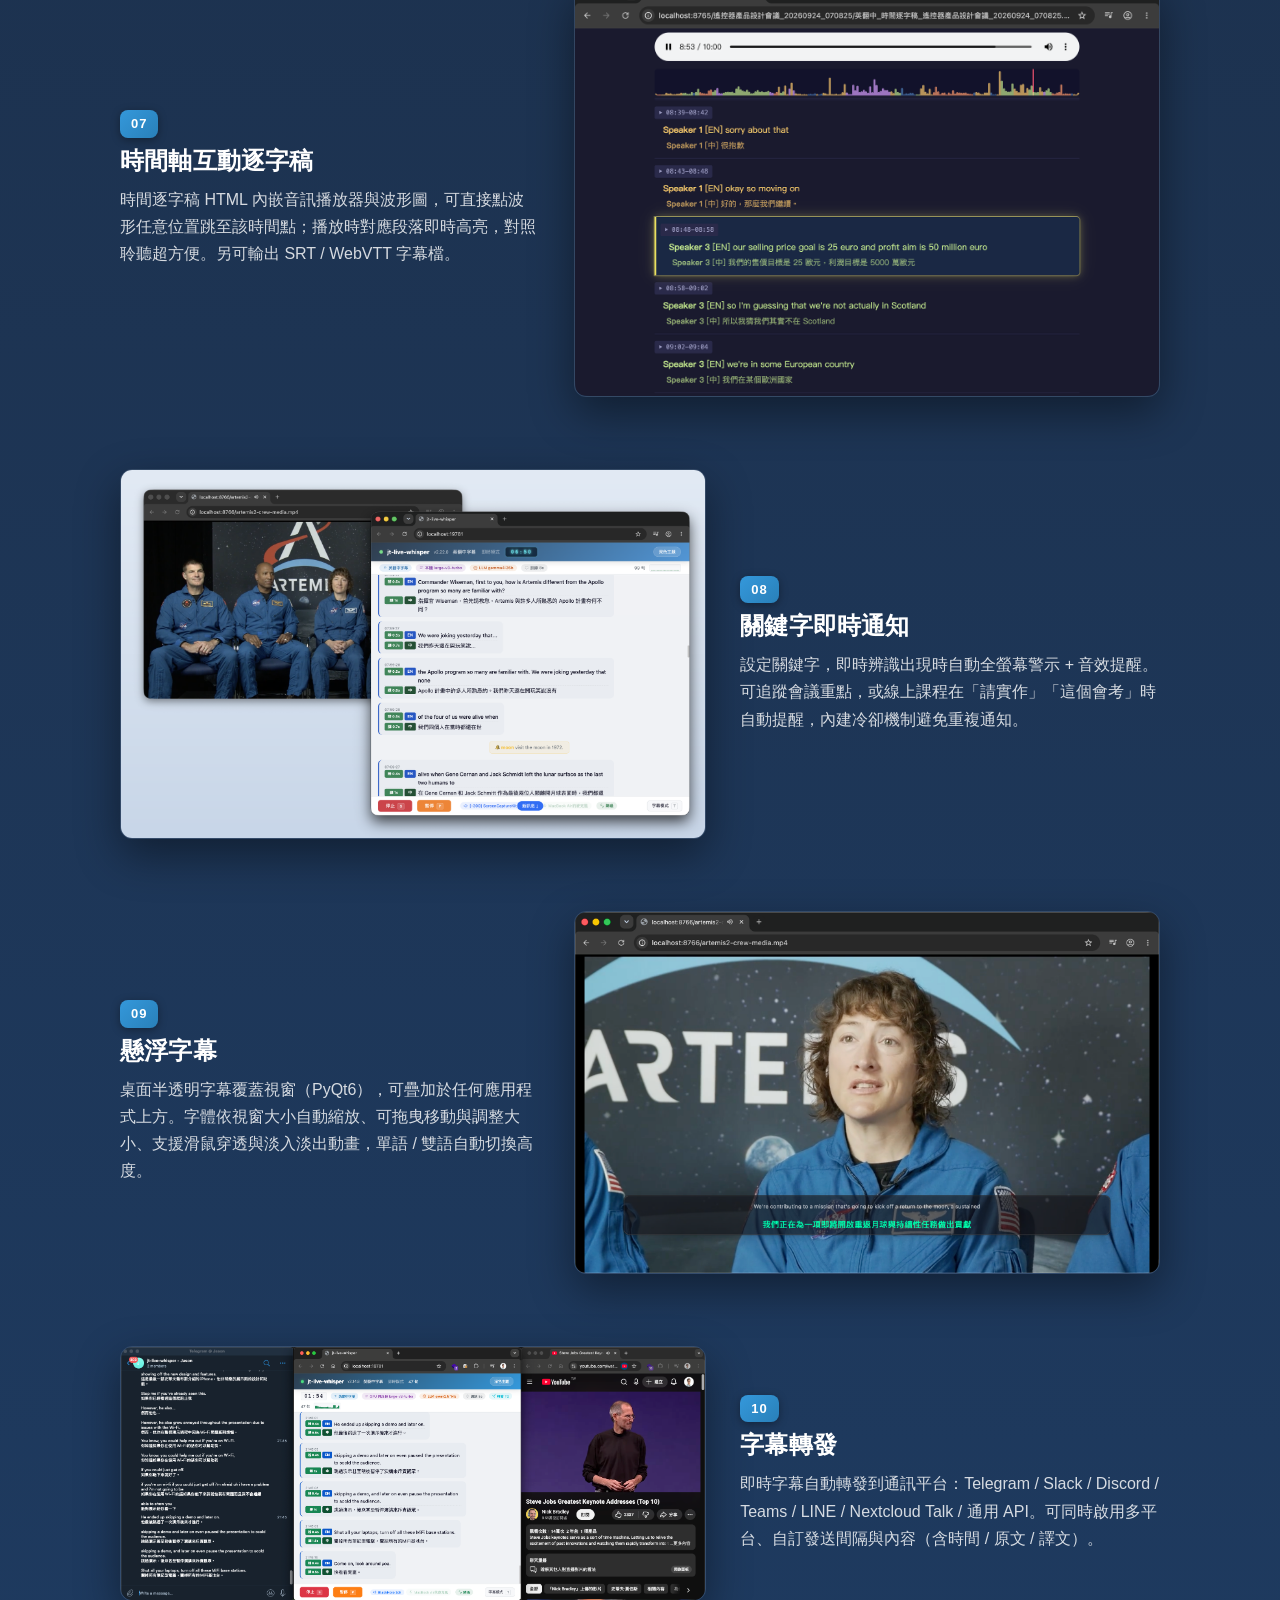
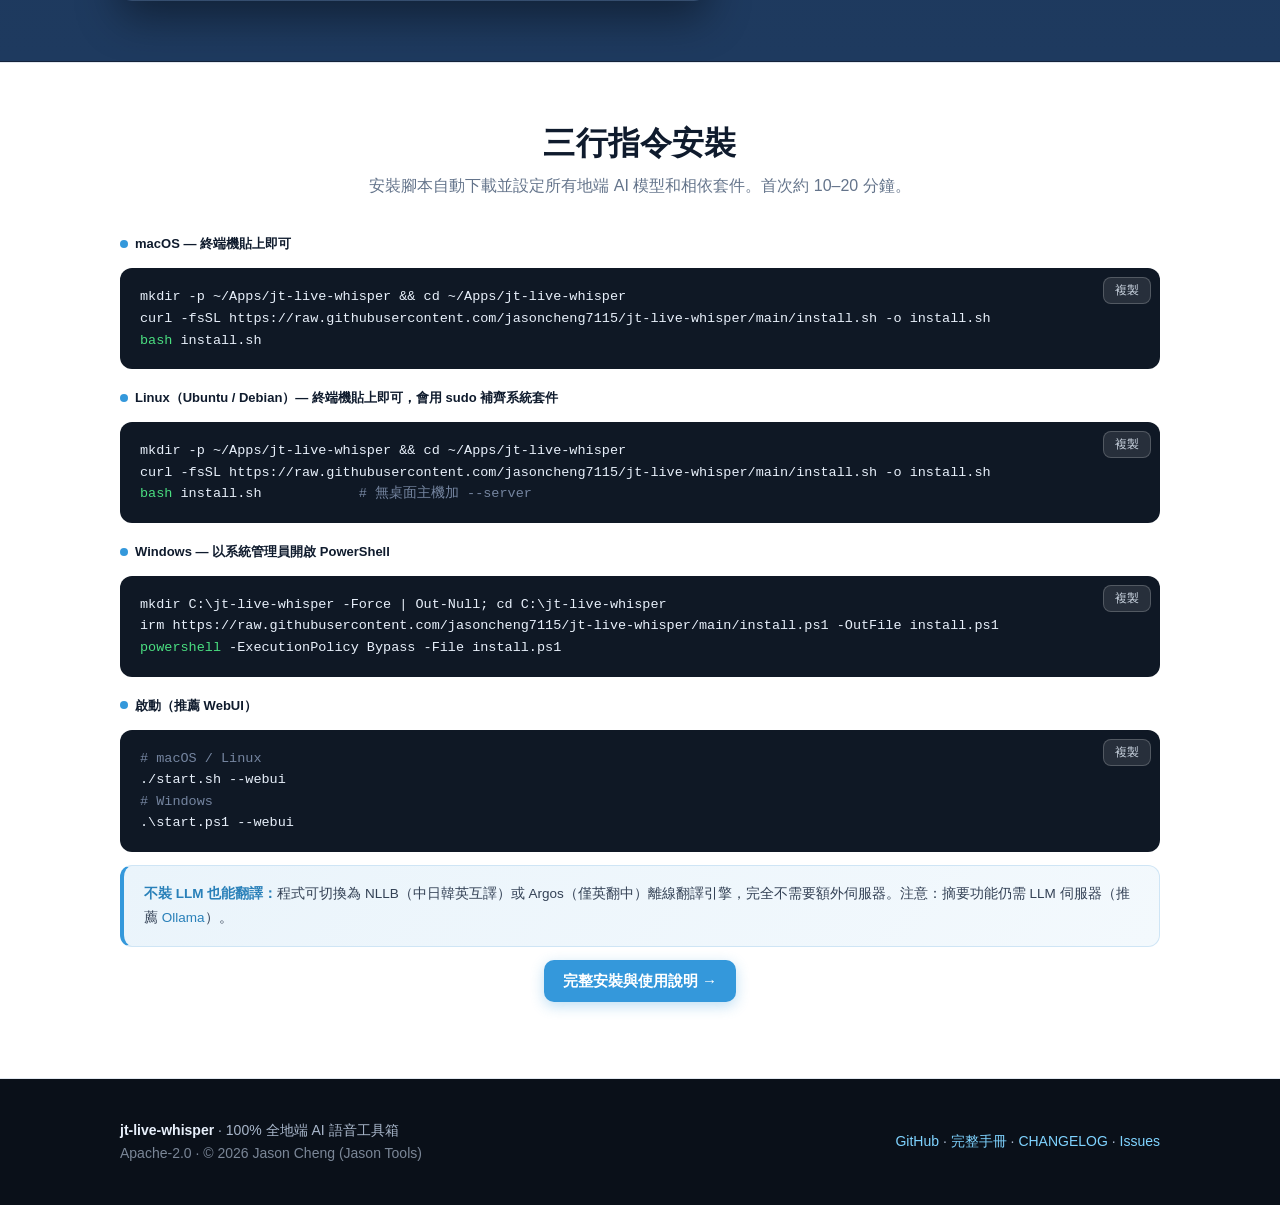
==== commit 807cdc4d: "v2.25.0 文件：加上 jt-vc-portal 整合、產品名稱改用 jt-doc-tools - 網站首頁「接進你的系統」、伺服器模式卡片：已接上 jt-doc-tools 與 jt-vc-po" ====
--- a/docs/index.html
+++ b/docs/index.html
@@ -132,7 +132,7 @@
       <div class="card"><h3><span class="ic"><svg width="18" height="18" viewBox="0 0 24 24" fill="none" stroke="currentColor" stroke-width="2" stroke-linecap="round" stroke-linejoin="round"><circle cx="9" cy="8" r="3"/><circle cx="17" cy="9" r="2.2"/><path d="M3 20a6 6 0 0 1 12 0M14 20a5 5 0 0 1 7 0"/></svg></span><span class="zh">講者辨識</span><span class="en">Speaker diarization</span></h3><p><span class="zh">自動辨識音訊中的不同講者並以不同顏色標示，支援自動偵測或手動指定講者人數。</span><span class="en">Detects different speakers and color-codes them — auto-detect or set the speaker count manually.</span></p></div>
       <div class="card"><h3><span class="ic"><svg width="18" height="18" viewBox="0 0 24 24" fill="none" stroke="currentColor" stroke-width="2" stroke-linecap="round" stroke-linejoin="round"><path d="M5 4h14v16H5z"/><path d="M8 8h8M8 12h8M8 16h5"/></svg></span><span class="zh">AI 會議摘要</span><span class="en">AI meeting summary</span></h3><p><span class="zh">地端 LLM 整理出重點摘要、決議、待辦、風險與議題，<b>每一條都附逐字稿的時間點</b>，引用經過比對，另附校正逐字稿。</span><span class="en">A local LLM extracts key points, decisions, action items, risks and topics — <b>each citing the transcript timestamp</b>, with citations checked — plus a corrected transcript.</span></p></div>
       <div class="card"><h3><span class="ic"><svg width="18" height="18" viewBox="0 0 24 24" fill="none" stroke="currentColor" stroke-width="2" stroke-linecap="round" stroke-linejoin="round"><circle cx="12" cy="12" r="9"/><path d="M12 7v5l3 2"/></svg></span><span class="zh">時間軸互動逐字稿</span><span class="en">Interactive transcript</span></h3><p><span class="zh">HTML 逐字稿內嵌音訊播放器與波形圖，點波形即跳到該時間點，播放時對應段落即時高亮。</span><span class="en">HTML transcript with an embedded player and waveform — click to seek; the current line highlights as it plays.</span></p></div>
-      <div class="card"><h3><span class="ic"><svg width="18" height="18" viewBox="0 0 24 24" fill="none" stroke="currentColor" stroke-width="2" stroke-linecap="round" stroke-linejoin="round"><rect x="3" y="4" width="8" height="7" rx="1.5"/><rect x="13" y="13" width="8" height="7" rx="1.5"/><path d="M11 7.5h4a2 2 0 0 1 2 2v3.5"/></svg></span><span class="zh">接進你的系統</span><span class="en">Integrates with your systems</span></h3><p><span class="zh">可當成語音後端。<a href="https://jasoncheng7115.github.io/jt-doc-tools/" target="_blank" rel="noopener">Jason Tools 文件工具箱</a>已經接上：上傳錄音 → jt-live-whisper 辨識、分離講者、校正 → 一鍵產出會議摘要與決議，<b>每一條都指得回誰在第幾分鐘說的</b>。全程在自己的機器上跑。</span><span class="en">Use it as a speech backend. <a href="https://jasoncheng7115.github.io/jt-doc-tools/" target="_blank" rel="noopener">Jason Tools Document Toolkit</a> is already wired up: upload a recording → jt-live-whisper transcribes, separates speakers and corrects → one click for summaries and decisions, <b>each citing who said it and when</b>. All on your own hardware.</span></p></div>
+      <div class="card"><h3><span class="ic"><svg width="18" height="18" viewBox="0 0 24 24" fill="none" stroke="currentColor" stroke-width="2" stroke-linecap="round" stroke-linejoin="round"><rect x="3" y="4" width="8" height="7" rx="1.5"/><rect x="13" y="13" width="8" height="7" rx="1.5"/><path d="M11 7.5h4a2 2 0 0 1 2 2v3.5"/></svg></span><span class="zh">接進你的系統</span><span class="en">Integrates with your systems</span></h3><p><span class="zh">可當成語音後端，已接上 <a href="https://jasoncheng7115.github.io/jt-doc-tools/" target="_blank" rel="noopener">jt-doc-tools</a> 與 <a href="https://jasoncheng7115.github.io/jt-vc-portal/" target="_blank" rel="noopener">jt-vc-portal</a>：上傳錄音或會議錄影 → 辨識、分離講者、校正 → 產出會議摘要與決議，<b>每一條都指得回誰在第幾分鐘說的</b>。全程在自己的機器上跑。</span><span class="en">Use it as a speech backend — already wired into <a href="https://jasoncheng7115.github.io/jt-doc-tools/" target="_blank" rel="noopener">jt-doc-tools</a> and <a href="https://jasoncheng7115.github.io/jt-vc-portal/" target="_blank" rel="noopener">jt-vc-portal</a>: upload a recording or meeting video → transcribe, separate speakers, correct → summaries and decisions, <b>each citing who said it and when</b>. All on your own hardware.</span></p></div>
       <div class="card"><h3><span class="ic"><svg width="18" height="18" viewBox="0 0 24 24" fill="none" stroke="currentColor" stroke-width="2" stroke-linecap="round" stroke-linejoin="round"><rect x="3" y="4" width="18" height="6" rx="1.5"/><rect x="3" y="14" width="18" height="6" rx="1.5"/><path d="M7 7h.01M7 17h.01"/></svg></span><span class="zh">伺服器模式</span><span class="en">Server mode</span></h3><p><span class="zh"><code>./install.sh --server</code> 裝在無桌面的主機上，WebUI 以 systemd 服務常駐、開機自動啟動，區網其他電腦用瀏覽器就能操作。可限制來源網段、加上 TLS。</span><span class="en"><code>./install.sh --server</code> installs on a headless box; the Web UI runs as a systemd service on boot and anyone on the LAN can drive it from a browser. Source ranges and TLS are configurable.</span></p></div>
       <div class="card"><h3><span class="ic"><svg width="18" height="18" viewBox="0 0 24 24" fill="none" stroke="currentColor" stroke-width="2" stroke-linecap="round" stroke-linejoin="round"><path d="M8 3 4 7l4 4M16 21l4-4-4-4M4 7h11a5 5 0 0 1 5 5M20 17H9a5 5 0 0 1-5-5"/></svg></span><span class="zh">雙向字幕 + 16 種模式</span><span class="en">Bidirectional &amp; 16 modes</span></h3><p><span class="zh">英中 / 日中 / 韓中雙向，同時擷取系統音訊與麥克風，對方外語翻中文、自己中文翻外語；另支援台語（台灣閩南語）辨識，共 16 種功能模式。</span><span class="en">EN↔ZH / JA↔ZH / KO↔ZH bidirectional from system audio + mic, plus Taiwanese Hokkien ASR — 16 modes in total.</span></p></div>
     </div>
@@ -196,7 +196,7 @@
         <ul style="margin:0;padding-left:18px;font-size:14px;color:var(--body);line-height:1.8">
           <li><span class="zh"><b>搭配 GPU 伺服器（建議）</b>：2 vCPU、4 GB 記憶體、30 GB 磁碟即可——辨識與講者辨識都在 GPU 伺服器上（實測 37 分鐘會議，記憶體峰值約 0.4 GB）</span><span class="en"><b>With a GPU server (recommended)</b>: 2 vCPU, 4 GB RAM, 30 GB disk is enough — recognition and diarization run on the GPU server (measured: 37-min meeting peaks at ~0.4 GB RAM)</span></li>
           <li><span class="zh"><b>不搭配 GPU 伺服器</b>：改在 CPU 上辨識，建議 8 核、8 GB 以上；長錄音要花數倍於錄音長度的時間</span><span class="en"><b>Without a GPU server</b>: CPU recognition — 8 cores and 8 GB+ RAM recommended; long recordings take several times their length</span></li>
-          <li><span class="zh">已與 Jason Tools <a href="https://jasoncheng7115.github.io/jt-doc-tools/" target="_blank" rel="noopener">文件工具箱</a> 串接</span><span class="en">Already integrated with Jason Tools <a href="https://jasoncheng7115.github.io/jt-doc-tools/" target="_blank" rel="noopener">Document Toolkit</a></span></li>
+          <li><span class="zh">已與 <a href="https://jasoncheng7115.github.io/jt-doc-tools/" target="_blank" rel="noopener">jt-doc-tools</a>、<a href="https://jasoncheng7115.github.io/jt-vc-portal/" target="_blank" rel="noopener">jt-vc-portal</a> 串接</span><span class="en">Already integrated with <a href="https://jasoncheng7115.github.io/jt-doc-tools/" target="_blank" rel="noopener">jt-doc-tools</a> and <a href="https://jasoncheng7115.github.io/jt-vc-portal/" target="_blank" rel="noopener">jt-vc-portal</a></span></li>
         </ul>
       </div>
     </div>
@@ -255,7 +255,7 @@
       <img class="shot" src="shots/meeting-summary.png" loading="lazy" alt="AI 會議摘要：每一條都附逐字稿時間點" />
       <div class="screen-txt"><span class="num">06</span>
         <h3><span class="zh">AI 會議摘要</span><span class="en">AI meeting summary</span></h3>
-        <p><span class="zh">重點摘要、事件與影響、決議、待辦（負責人、期限）、風險、未決問題、議題時間軸、誰講了多少。每一條都附逐字稿的時間點，而且會比對引用的原文是不是真的講到這件事；點時間點就跳到依據的那段原文。分析與 <a href="https://jasoncheng7115.github.io/jt-doc-tools/" target="_blank" rel="noopener">Jason Tools 文件工具箱</a>的會議摘要是同一套。</span><span class="en">Key points, events &amp; impacts, decisions, action items (owner, due), risks, open questions, a topic timeline and who spoke how much. Every item cites a transcript timestamp, and each citation is checked against what was actually said; click a timestamp to jump to the source. Same analysis as the <a href="https://jasoncheng7115.github.io/jt-doc-tools/" target="_blank" rel="noopener">Jason Tools Document Toolkit</a> meeting summary.</span></p>
+        <p><span class="zh">重點摘要、事件與影響、決議、待辦（負責人、期限）、風險、未決問題、議題時間軸、誰講了多少。每一條都附逐字稿的時間點，而且會比對引用的原文是不是真的講到這件事；點時間點就跳到依據的那段原文。分析與 <a href="https://jasoncheng7115.github.io/jt-doc-tools/" target="_blank" rel="noopener">jt-doc-tools</a> 的會議摘要是同一套。</span><span class="en">Key points, events &amp; impacts, decisions, action items (owner, due), risks, open questions, a topic timeline and who spoke how much. Every item cites a transcript timestamp, and each citation is checked against what was actually said; click a timestamp to jump to the source. Same analysis as the <a href="https://jasoncheng7115.github.io/jt-doc-tools/" target="_blank" rel="noopener">jt-doc-tools</a> meeting summary.</span></p>
       </div>
     </div>
 
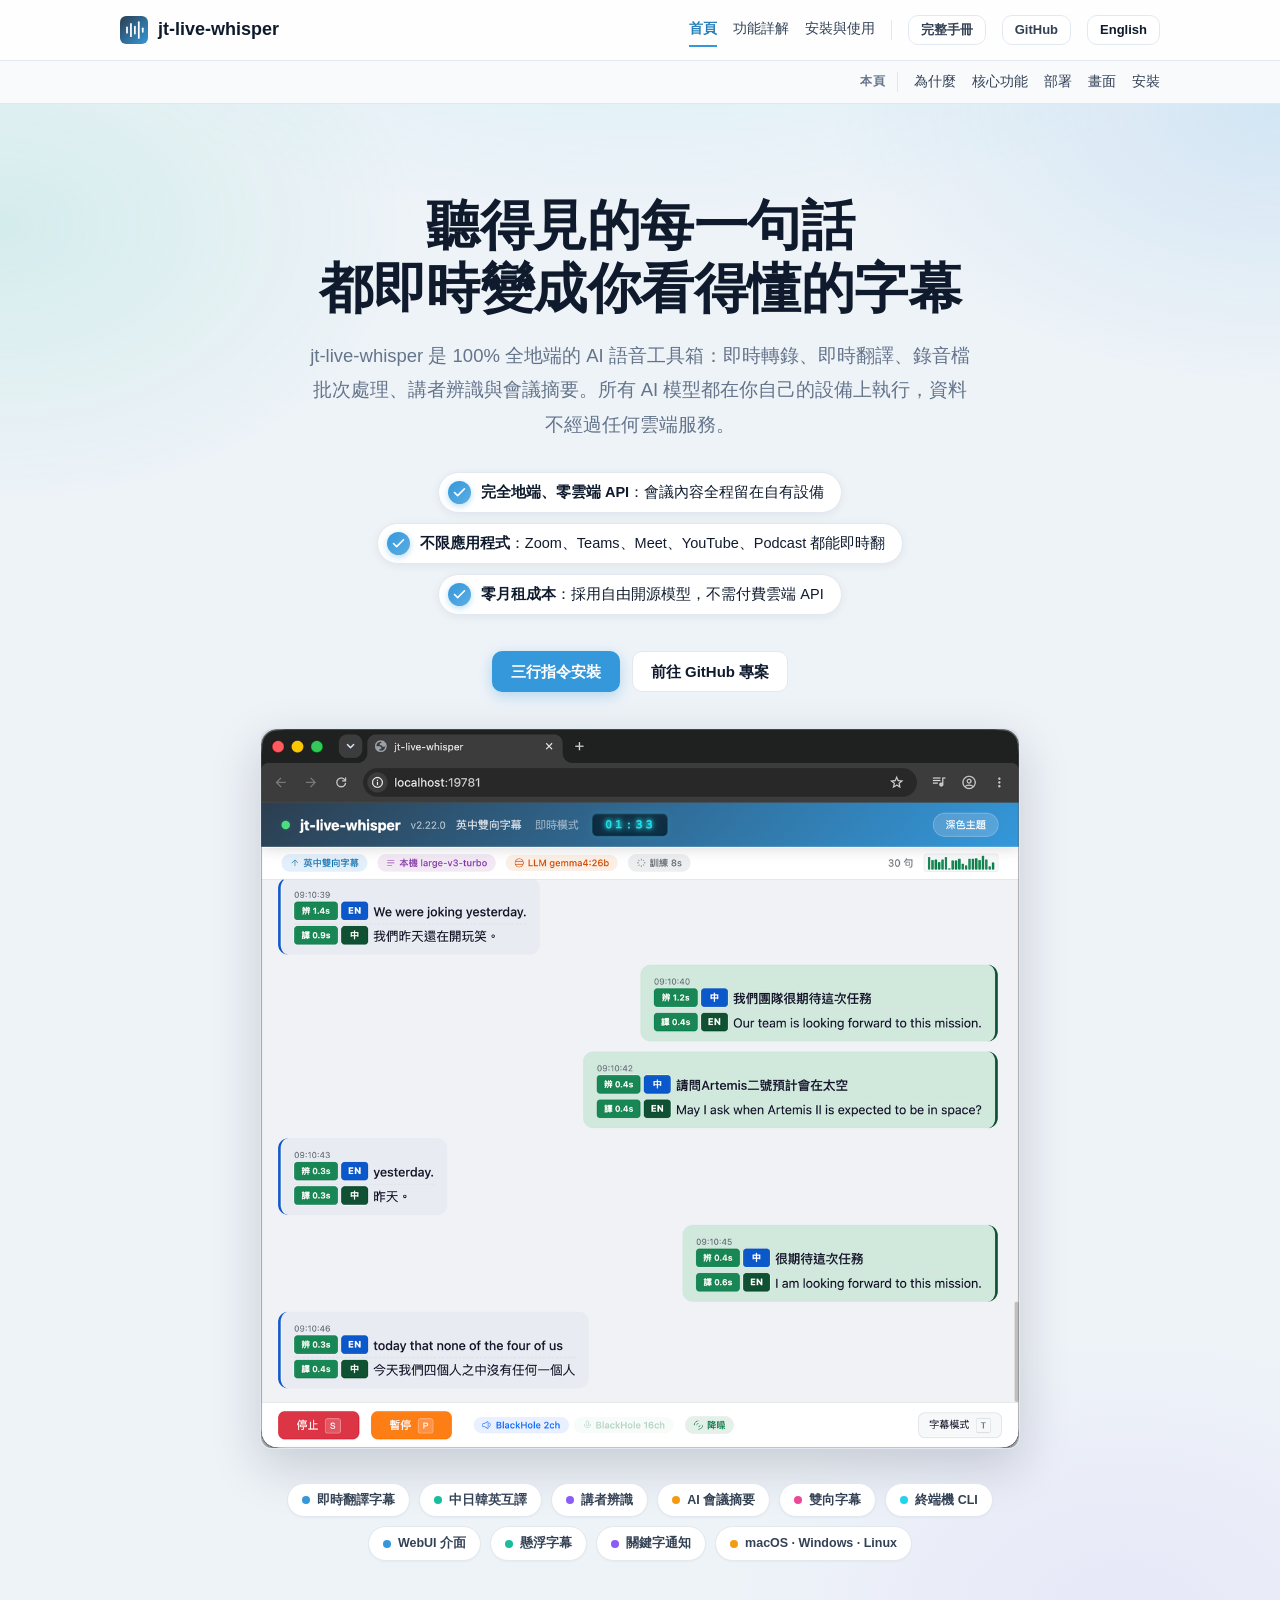
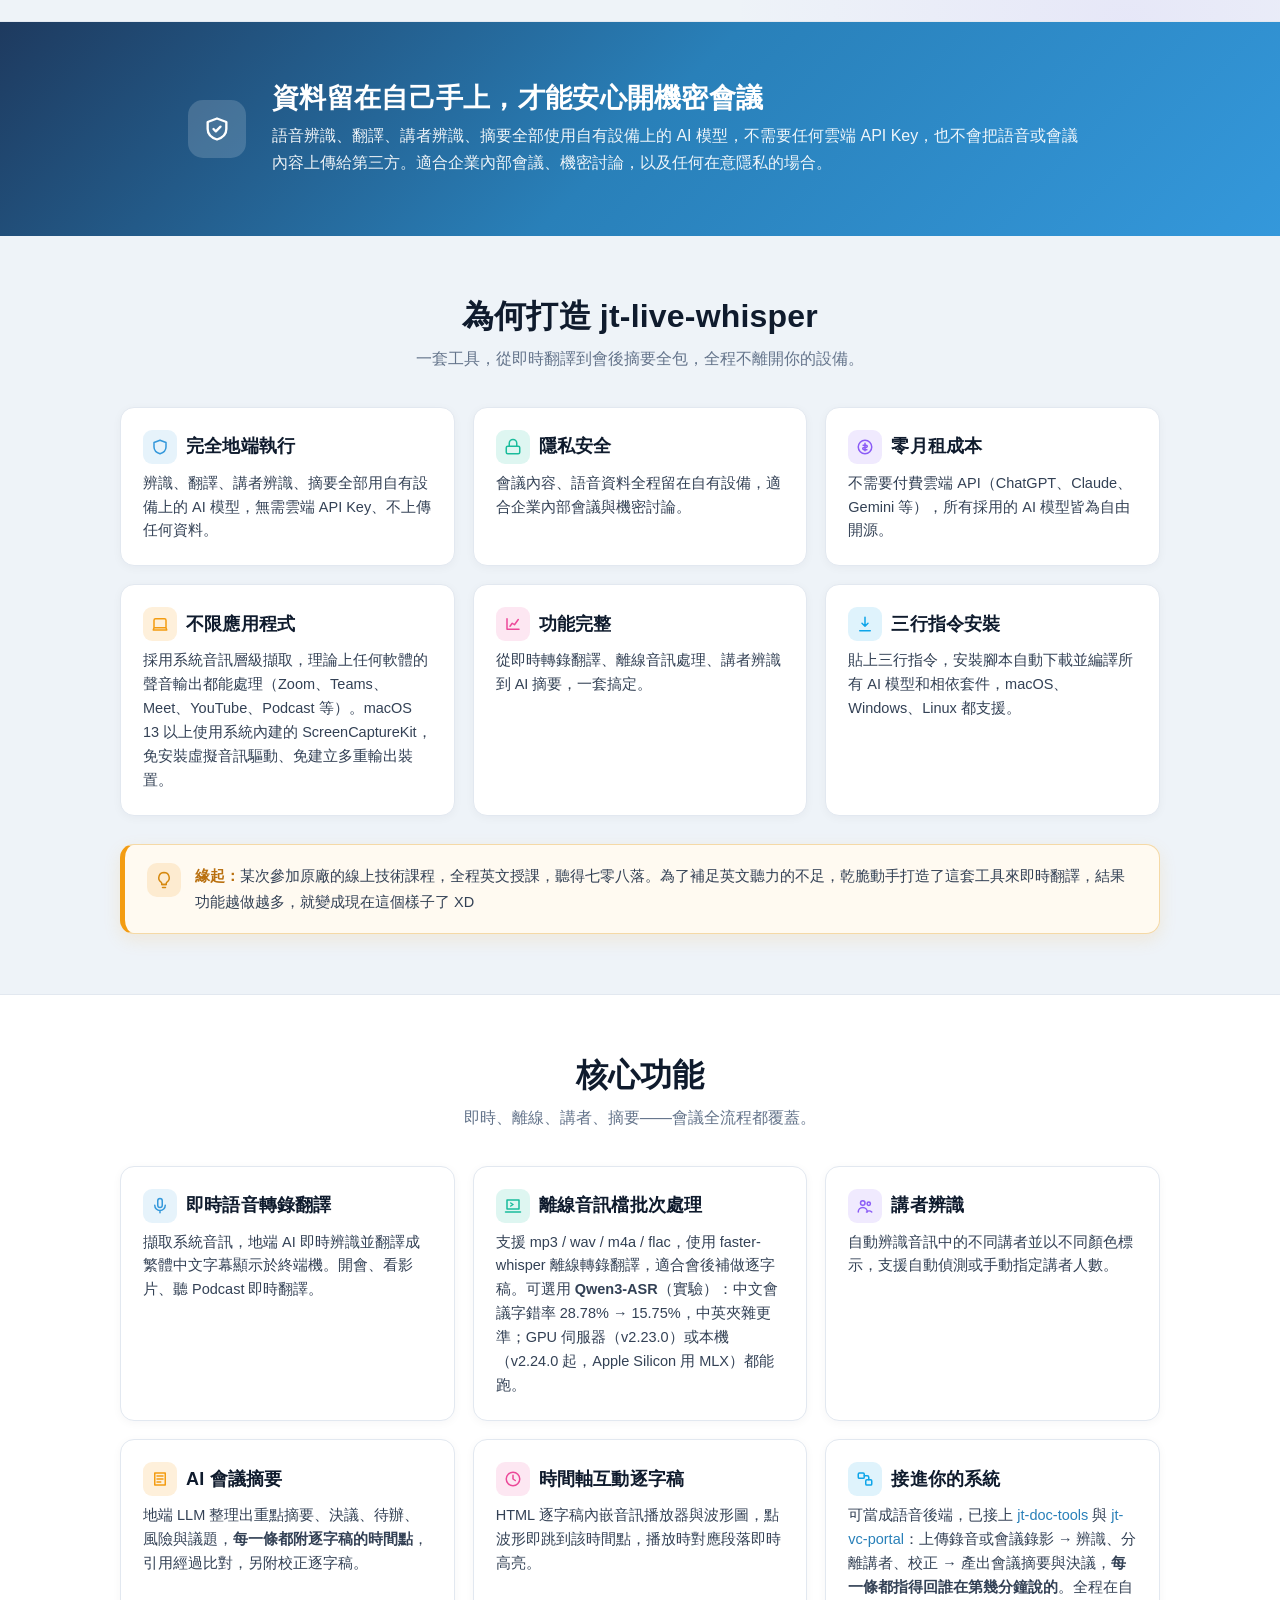
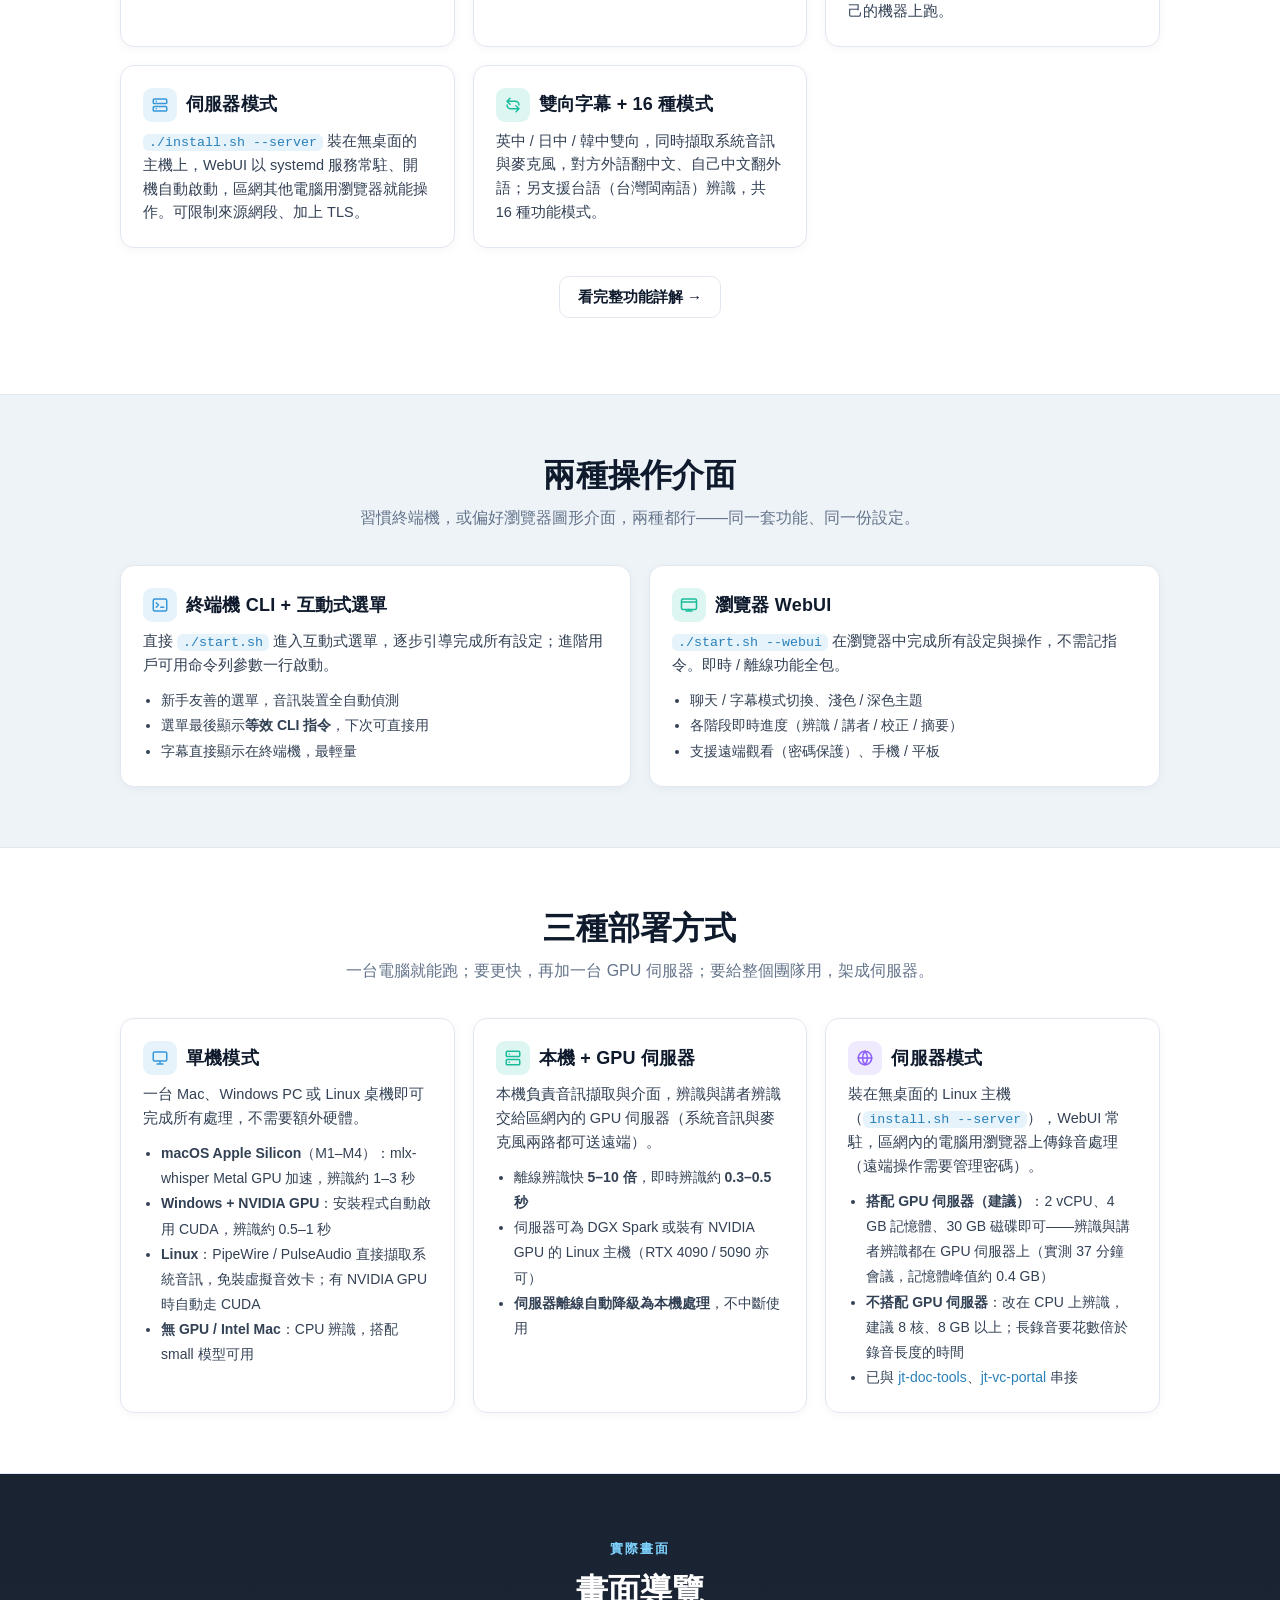
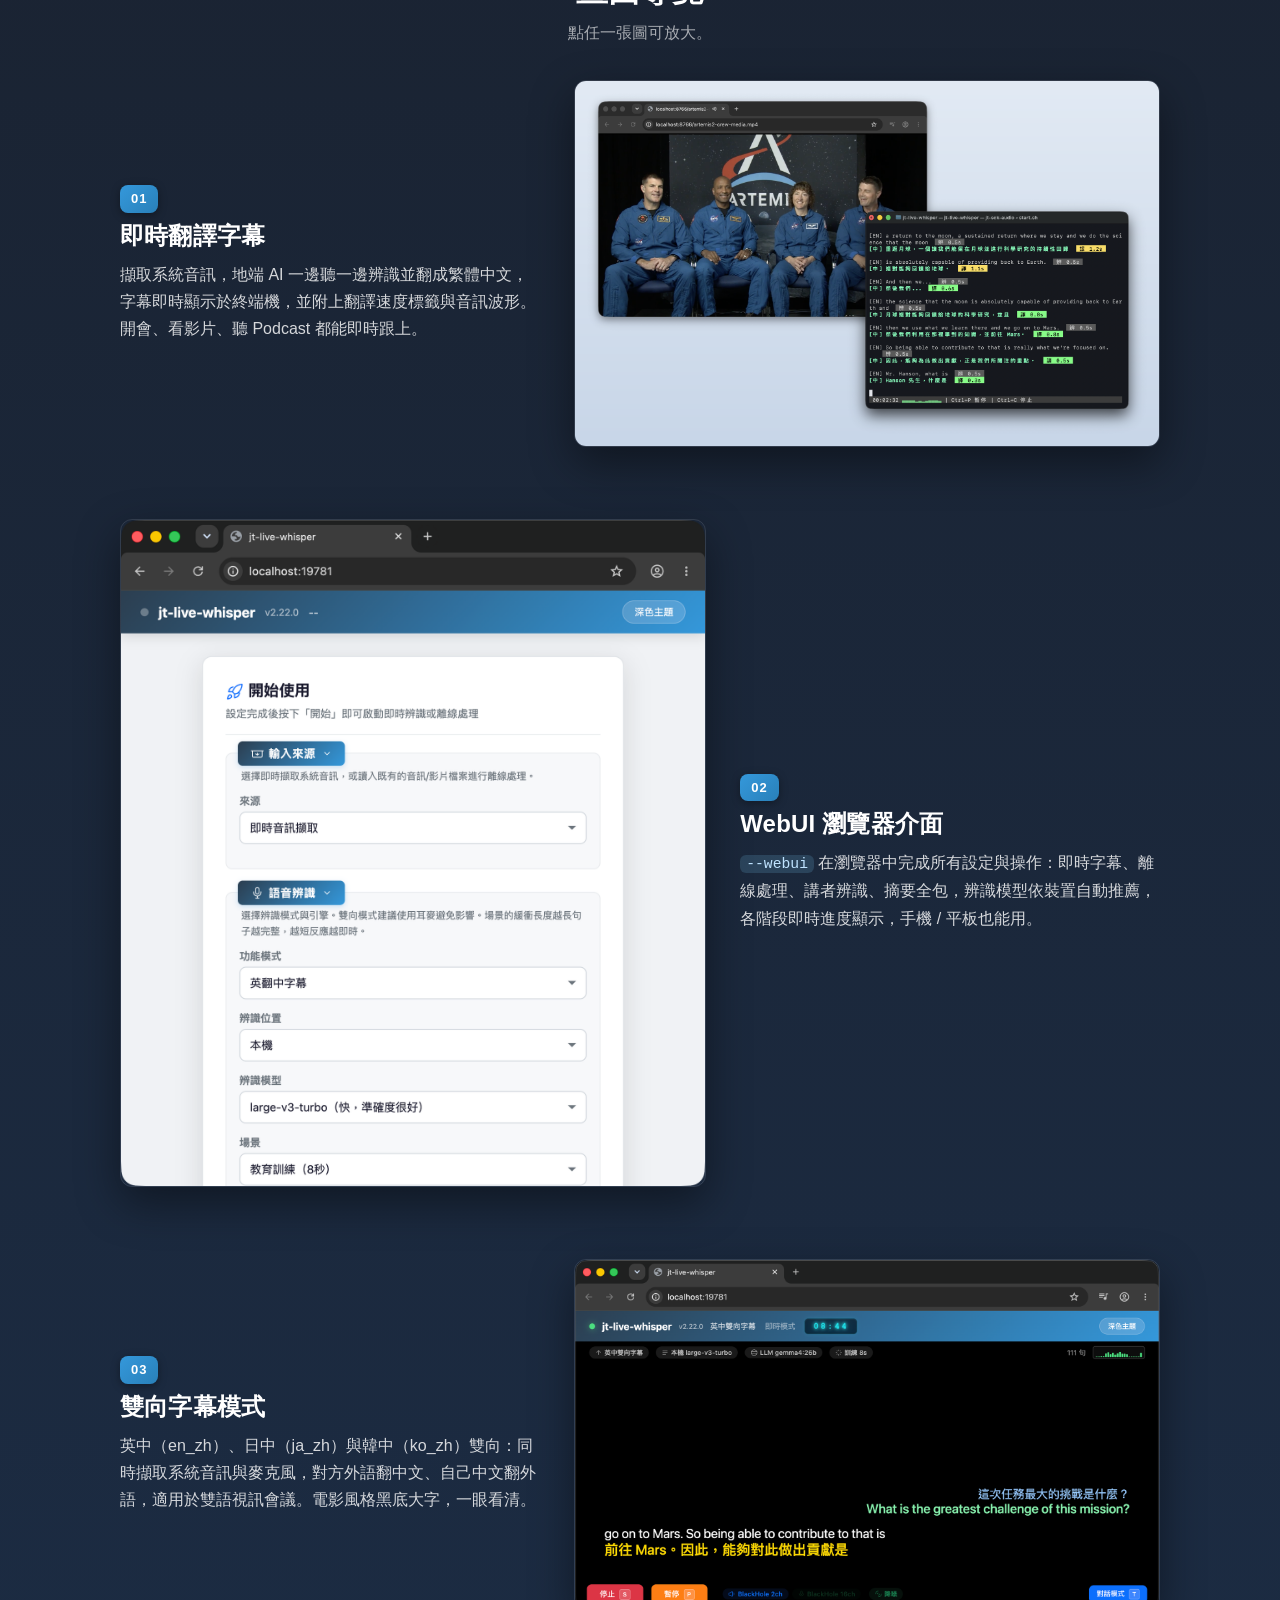
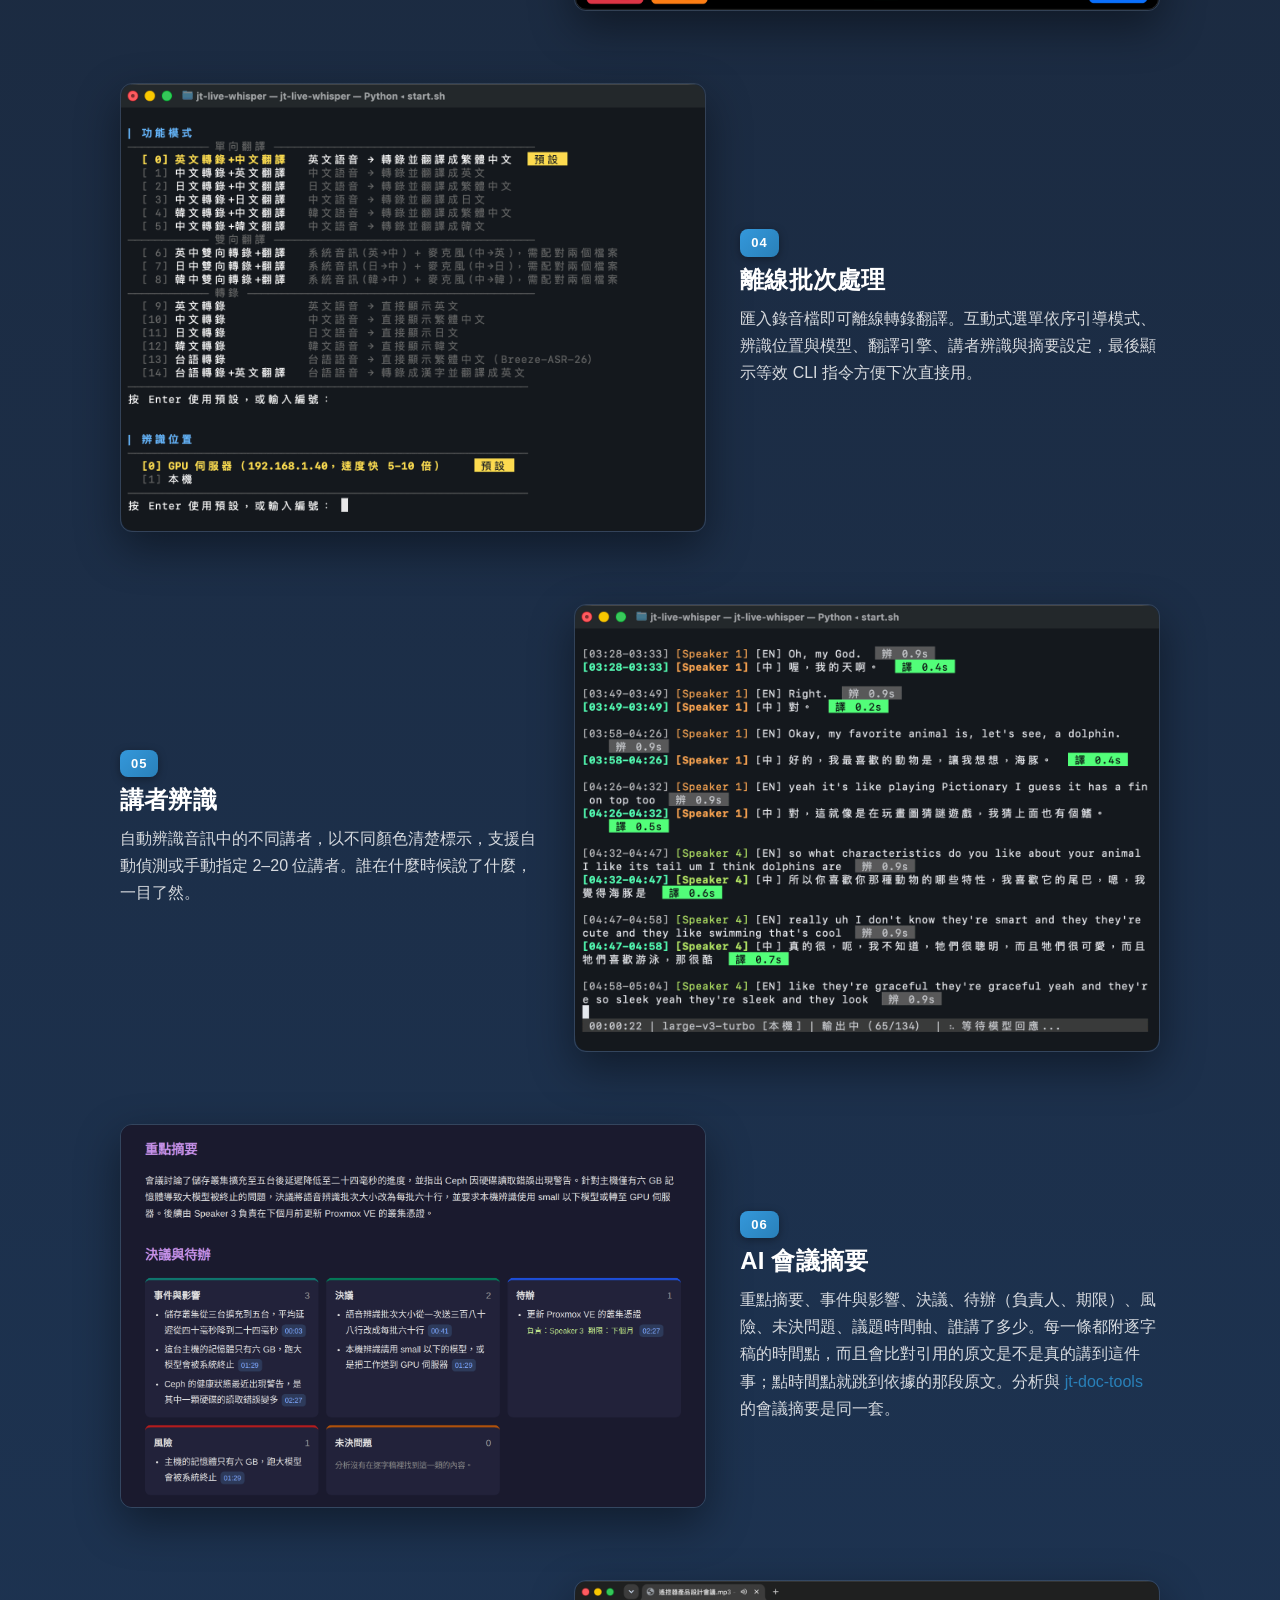
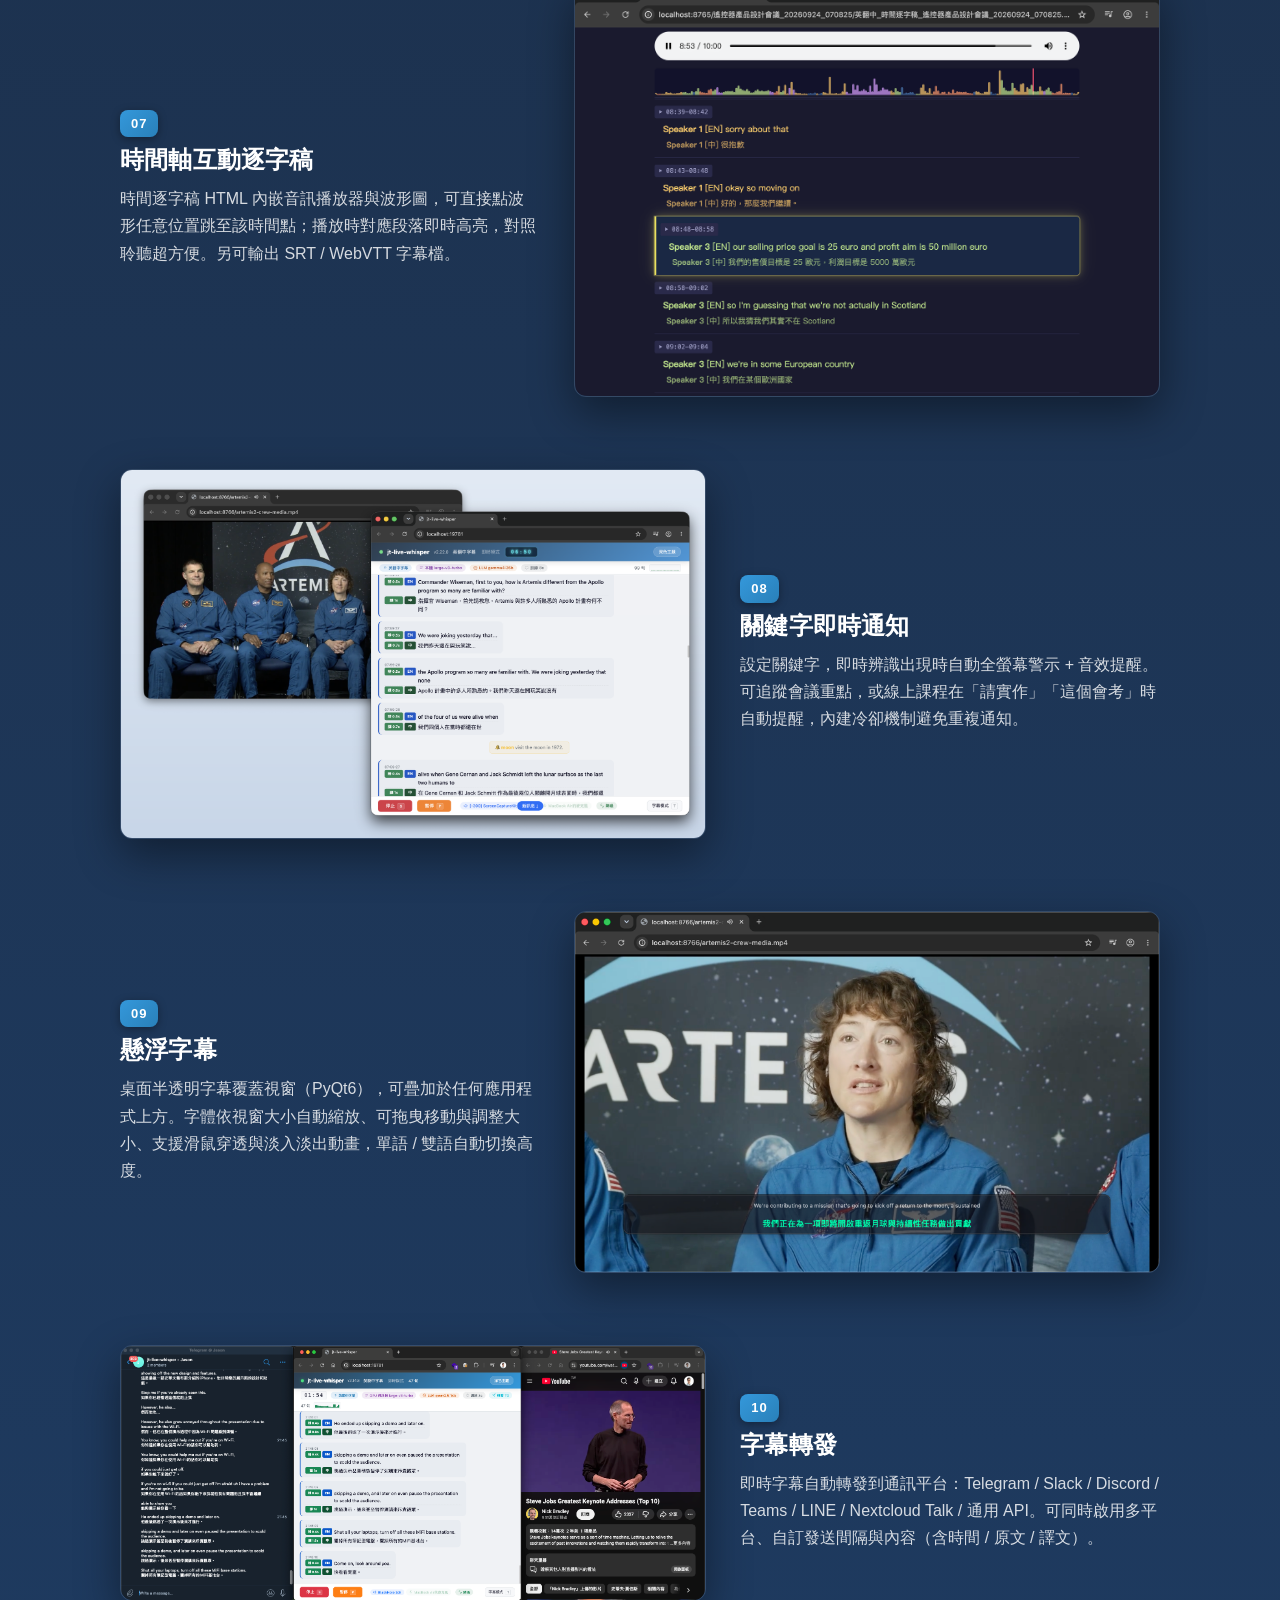
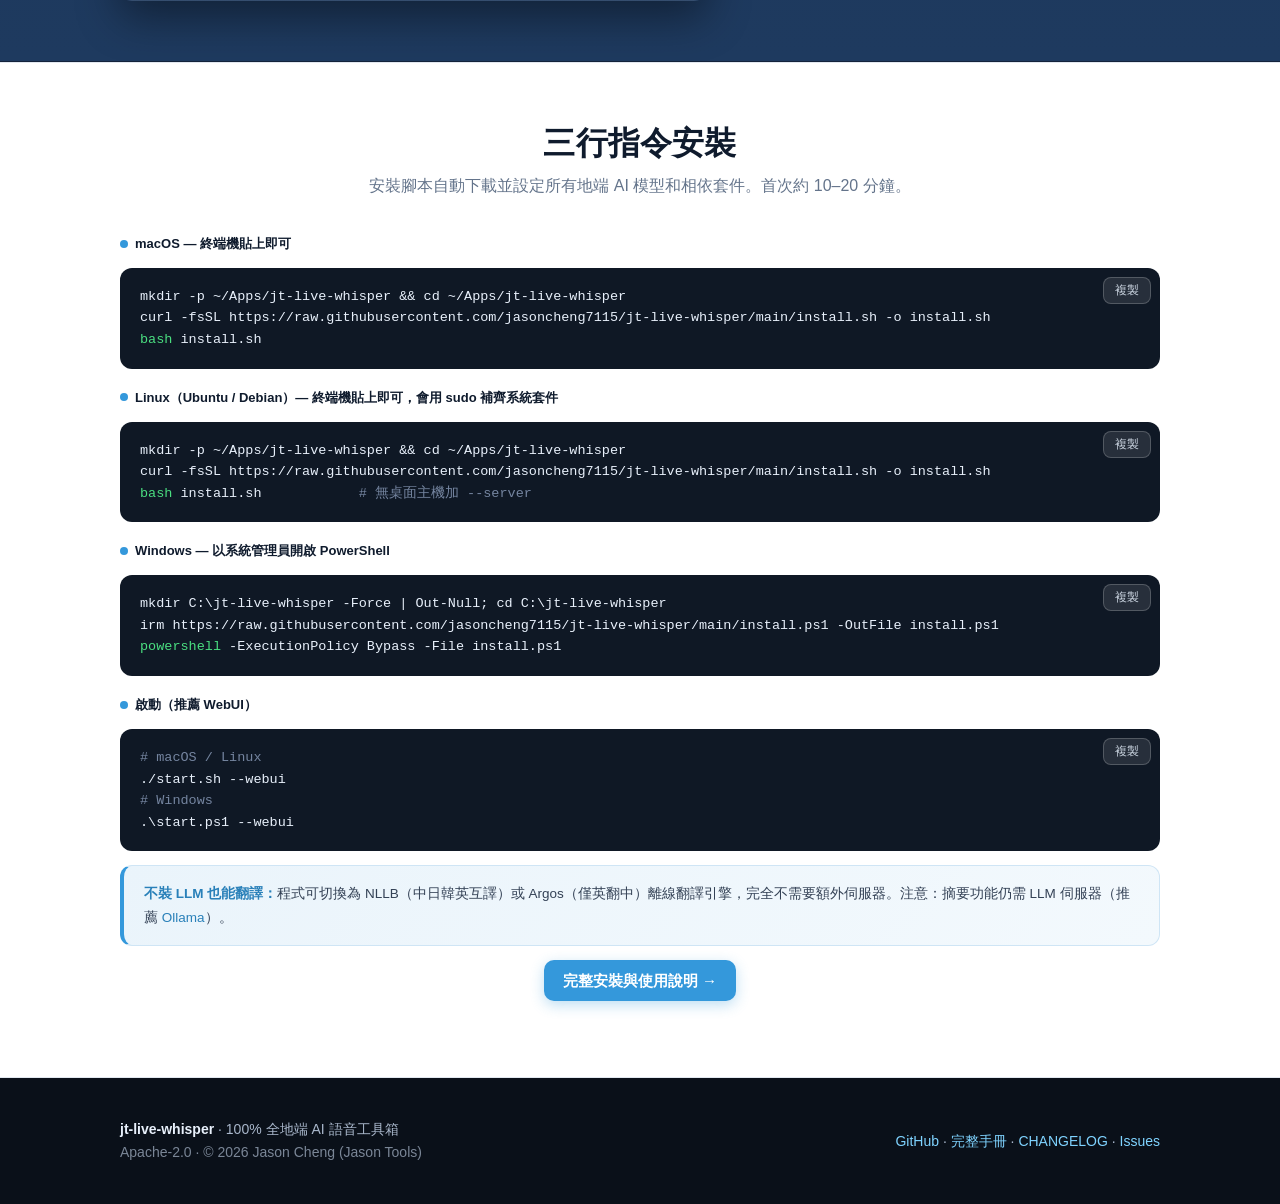
==== commit 86903abb: "網站首頁：「為何打造 jt-live-whisper」、緣起改用醒目的暖色卡片 - 標題「為什麼選」改為「為何打造」 - 緣起區塊原本與頁面底色同色系看不出來，改用獨立樣式（不影響其他頁共用的 .no" ====
--- a/docs/index.html
+++ b/docs/index.html
@@ -102,7 +102,7 @@
 <section id="why">
   <div class="wrap">
     <div class="sec-head">
-      <h2><span class="zh">為什麼選 jt-live-whisper</span><span class="en">Why jt-live-whisper</span></h2>
+      <h2><span class="zh">為何打造 jt-live-whisper</span><span class="en">Why we built jt-live-whisper</span></h2>
       <p><span class="zh">一套工具，從即時翻譯到會後摘要全包，全程不離開你的設備。</span><span class="en">One toolkit — from live translation to post-meeting summaries — all without leaving your device.</span></p>
     </div>
     <div class="grid g3">
@@ -111,12 +111,13 @@
       <div class="card"><h3><span class="ic"><svg width="18" height="18" viewBox="0 0 24 24" fill="none" stroke="currentColor" stroke-width="2" stroke-linecap="round" stroke-linejoin="round"><circle cx="12" cy="12" r="9"/><path d="M12 7v10M9.5 9.5h4a1.5 1.5 0 0 1 0 3h-3a1.5 1.5 0 0 0 0 3h4"/></svg></span><span class="zh">零月租成本</span><span class="en">Zero subscription</span></h3><p><span class="zh">不需要付費雲端 API（ChatGPT、Claude、Gemini 等），所有採用的 AI 模型皆為自由開源。</span><span class="en">No paid cloud APIs (ChatGPT, Claude, Gemini…) — every model is free and open source.</span></p></div>
       <div class="card"><h3><span class="ic"><svg width="18" height="18" viewBox="0 0 24 24" fill="none" stroke="currentColor" stroke-width="2" stroke-linecap="round" stroke-linejoin="round"><path d="M4 17V7a2 2 0 0 1 2-2h12a2 2 0 0 1 2 2v10M4 17h16M4 17l-1 3h18l-1-3"/></svg></span><span class="zh">不限應用程式</span><span class="en">Any application</span></h3><p><span class="zh">採用系統音訊層級擷取，理論上任何軟體的聲音輸出都能處理（Zoom、Teams、Meet、YouTube、Podcast 等）。macOS 13 以上使用系統內建的 ScreenCaptureKit，免安裝虛擬音訊驅動、免建立多重輸出裝置。</span><span class="en">Captures at the system-audio level — virtually any app's output works (Zoom, Teams, Meet, YouTube, podcasts…). On macOS 13+ it uses the built-in ScreenCaptureKit: no virtual audio driver, no Multi-Output Device.</span></p></div>
       <div class="card"><h3><span class="ic"><svg width="18" height="18" viewBox="0 0 24 24" fill="none" stroke="currentColor" stroke-width="2" stroke-linecap="round" stroke-linejoin="round"><path d="M4 19V5M4 19h16M8 15l3-4 3 2 5-7"/></svg></span><span class="zh">功能完整</span><span class="en">Complete toolkit</span></h3><p><span class="zh">從即時轉錄翻譯、離線音訊處理、講者辨識到 AI 摘要，一套搞定。</span><span class="en">From live transcription &amp; translation to offline processing, diarization and AI summaries — all in one.</span></p></div>
-      <div class="card"><h3><span class="ic"><svg width="18" height="18" viewBox="0 0 24 24" fill="none" stroke="currentColor" stroke-width="2" stroke-linecap="round" stroke-linejoin="round"><path d="M12 3v12m0 0 4-4m-4 4-4-4M5 21h14"/></svg></span><span class="zh">三行指令安裝</span><span class="en">Three-command install</span></h3><p><span class="zh">貼上三行指令，安裝腳本自動下載並編譯所有 AI 模型和相依套件，macOS 與 Windows 都支援。</span><span class="en">The installer downloads and builds every AI model and dependency for you — macOS and Windows.</span></p></div>
-    </div>
-    <p class="note" style="margin-top:24px">
-      <span class="zh"><strong>緣起：</strong>某次參加原廠的線上技術課程，全程英文授課，聽得七零八落。為了補足英文聽力的不足，乾脆動手打造了這套工具來即時翻譯，結果功能越做越多，就變成現在這個樣子了 XD</span>
-      <span class="en"><strong>Origin:</strong> Struggling to follow an all-English vendor training session, the author built a tool to translate it live — then kept adding features until it became what you see today. 😄</span>
-    </p>
+      <div class="card"><h3><span class="ic"><svg width="18" height="18" viewBox="0 0 24 24" fill="none" stroke="currentColor" stroke-width="2" stroke-linecap="round" stroke-linejoin="round"><path d="M12 3v12m0 0 4-4m-4 4-4-4M5 21h14"/></svg></span><span class="zh">三行指令安裝</span><span class="en">Three-command install</span></h3><p><span class="zh">貼上三行指令，安裝腳本自動下載並編譯所有 AI 模型和相依套件，macOS、Windows、Linux 都支援。</span><span class="en">The installer downloads and builds every AI model and dependency for you — macOS, Windows and Linux.</span></p></div>
+    </div>
+    <div class="origin">
+      <span class="origin-ic"><svg width="18" height="18" viewBox="0 0 24 24" fill="none" stroke="currentColor" stroke-width="2" stroke-linecap="round" stroke-linejoin="round"><path d="M9 18h6M10 22h4"/><path d="M12 2a7 7 0 0 0-4 12.7c.6.5 1 1.3 1 2.1V18h6v-1.2c0-.8.4-1.6 1-2.1A7 7 0 0 0 12 2z"/></svg></span>
+      <p><span class="zh"><strong>緣起：</strong>某次參加原廠的線上技術課程，全程英文授課，聽得七零八落。為了補足英文聽力的不足，乾脆動手打造了這套工具來即時翻譯，結果功能越做越多，就變成現在這個樣子了 XD</span>
+<span class="en"><strong>Origin:</strong> Struggling to follow an all-English vendor training session, the author built a tool to translate it live — then kept adding features until it became what you see today. 😄</span></p>
+    </div>
   </div>
 </section>
 
--- a/docs/style.css
+++ b/docs/style.css
@@ -182,6 +182,11 @@
 /* notes */
 .note{font-size:13.5px;color:var(--body);background:linear-gradient(135deg,#eaf4fb,#f3f9fd);border:1px solid #cfe5f5;border-left:4px solid var(--blue);border-radius:12px;padding:16px 20px;line-height:1.75}
 .note strong{color:var(--blue-d)}
+/* 首頁「緣起」：底色與頁面背景同色系時看不出來，改用暖色卡片（不動共用的 .note） */
+.origin{margin-top:28px;display:flex;gap:14px;align-items:flex-start;background:#fffaf1;border:1px solid #f5d9a6;border-left:5px solid var(--amber);border-radius:14px;padding:18px 22px;box-shadow:0 6px 18px rgba(243,156,18,.12)}
+.origin p{margin:0;font-size:14.5px;line-height:1.8;color:var(--body)}
+.origin strong{color:#b9700f}
+.origin-ic{flex:none;display:inline-flex;align-items:center;justify-content:center;width:34px;height:34px;border-radius:10px;background:#fdebd0;color:#d68910}
 .disclaimer{font-size:13px;color:var(--muted);background:#fff;border:1px dashed var(--line);border-radius:12px;padding:16px 20px;line-height:1.75}
 
 /* tables (features page) */
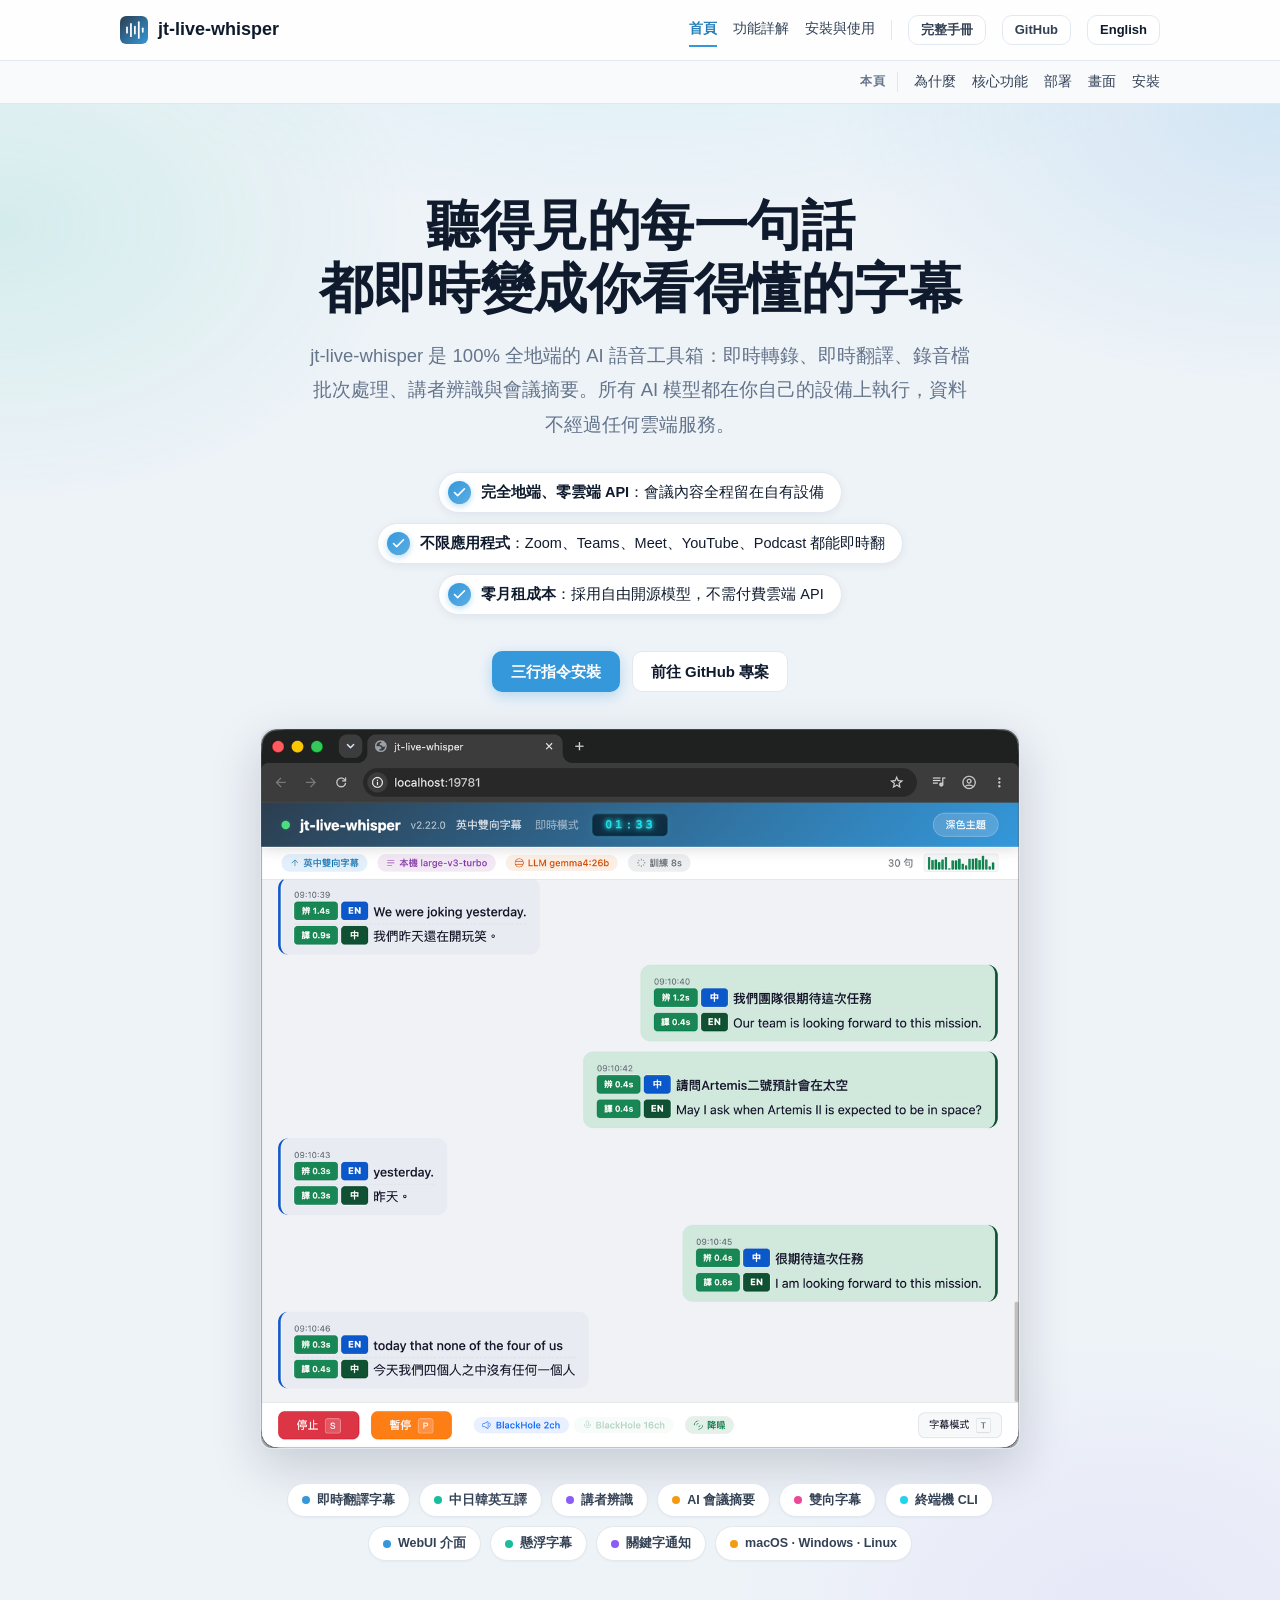
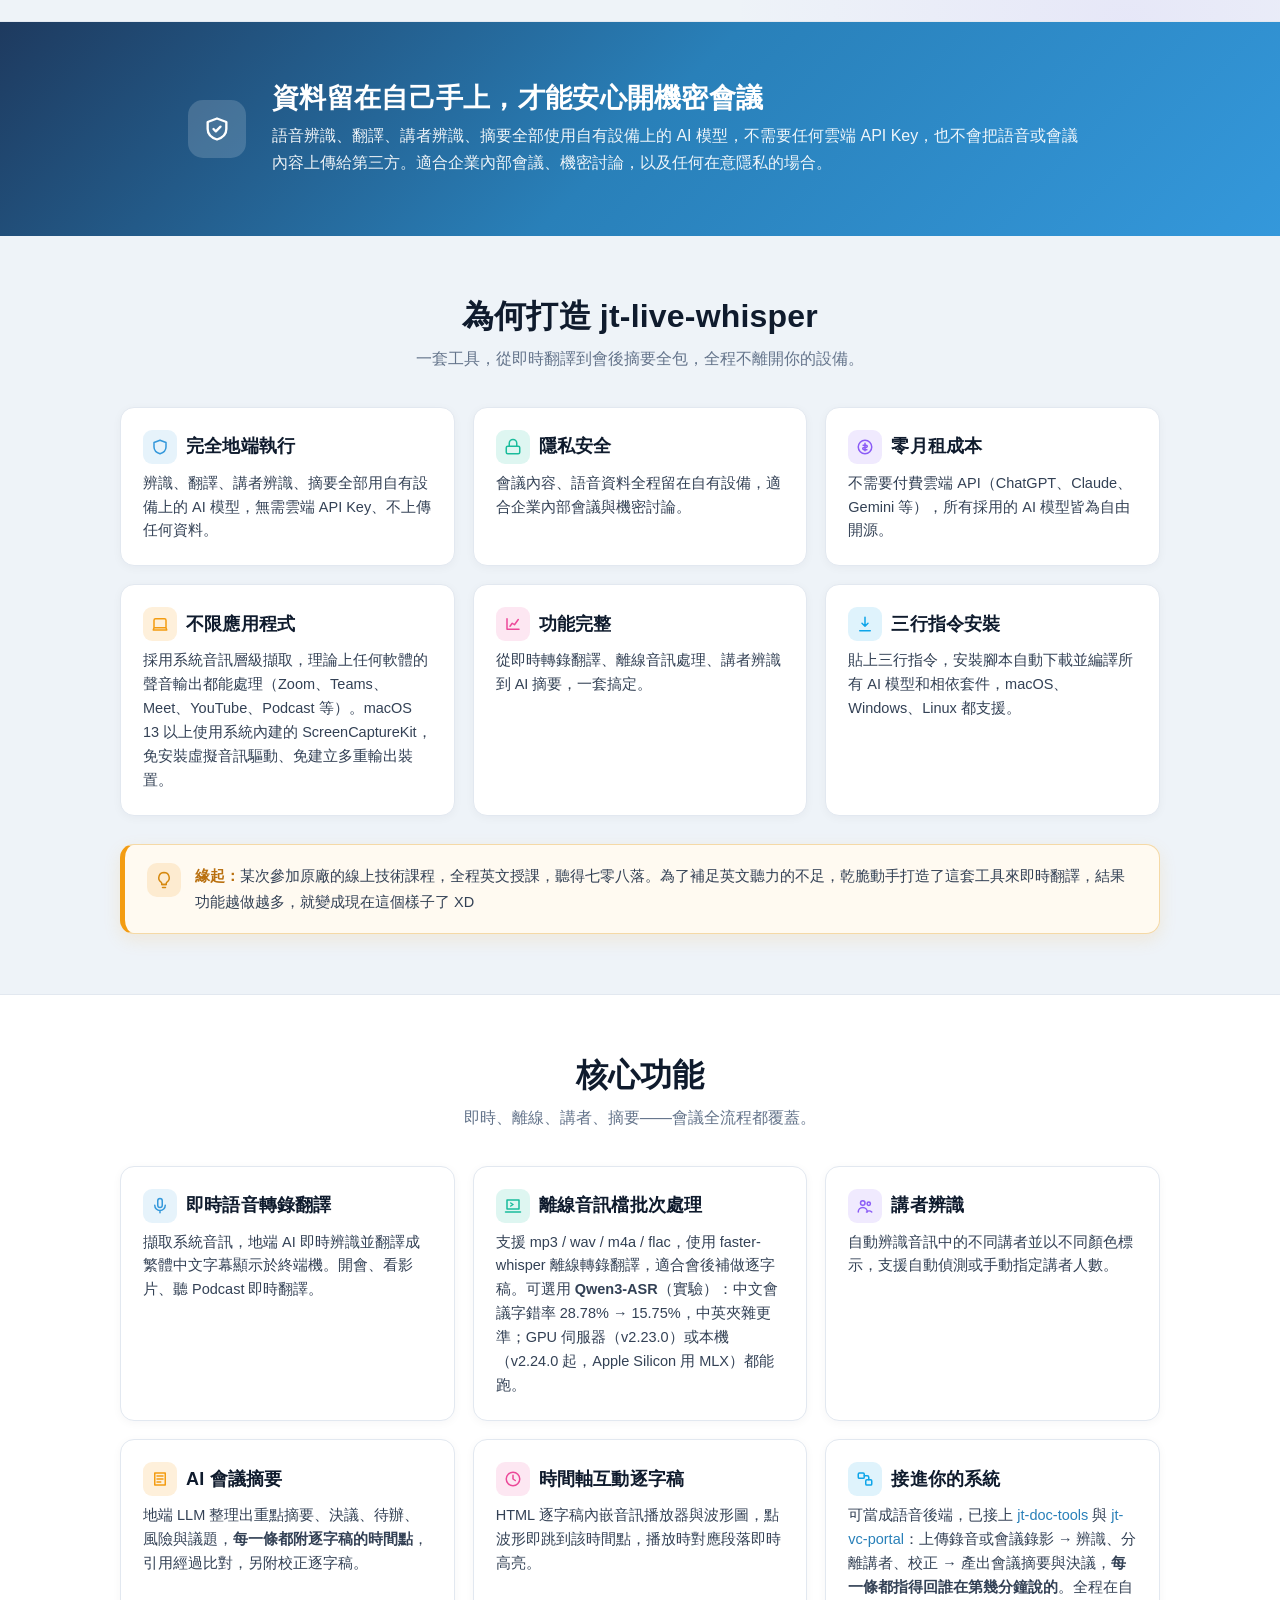
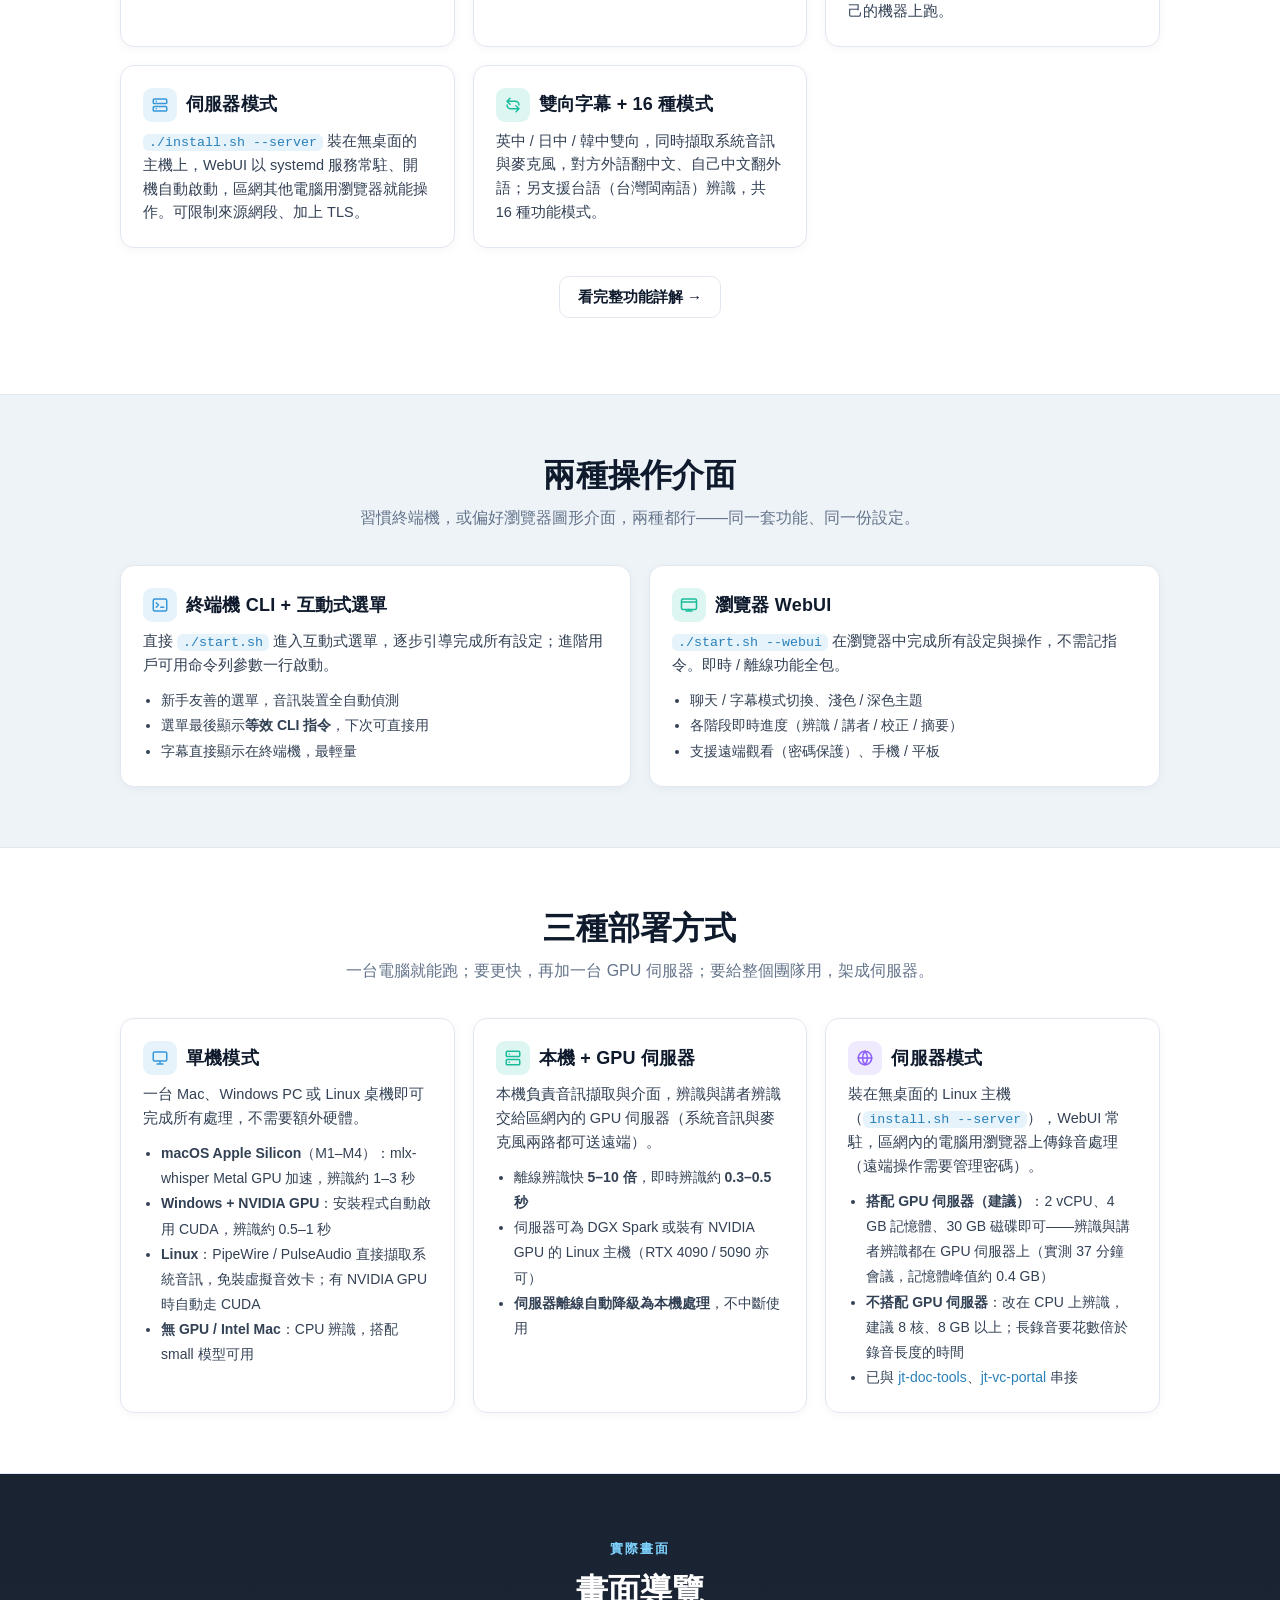
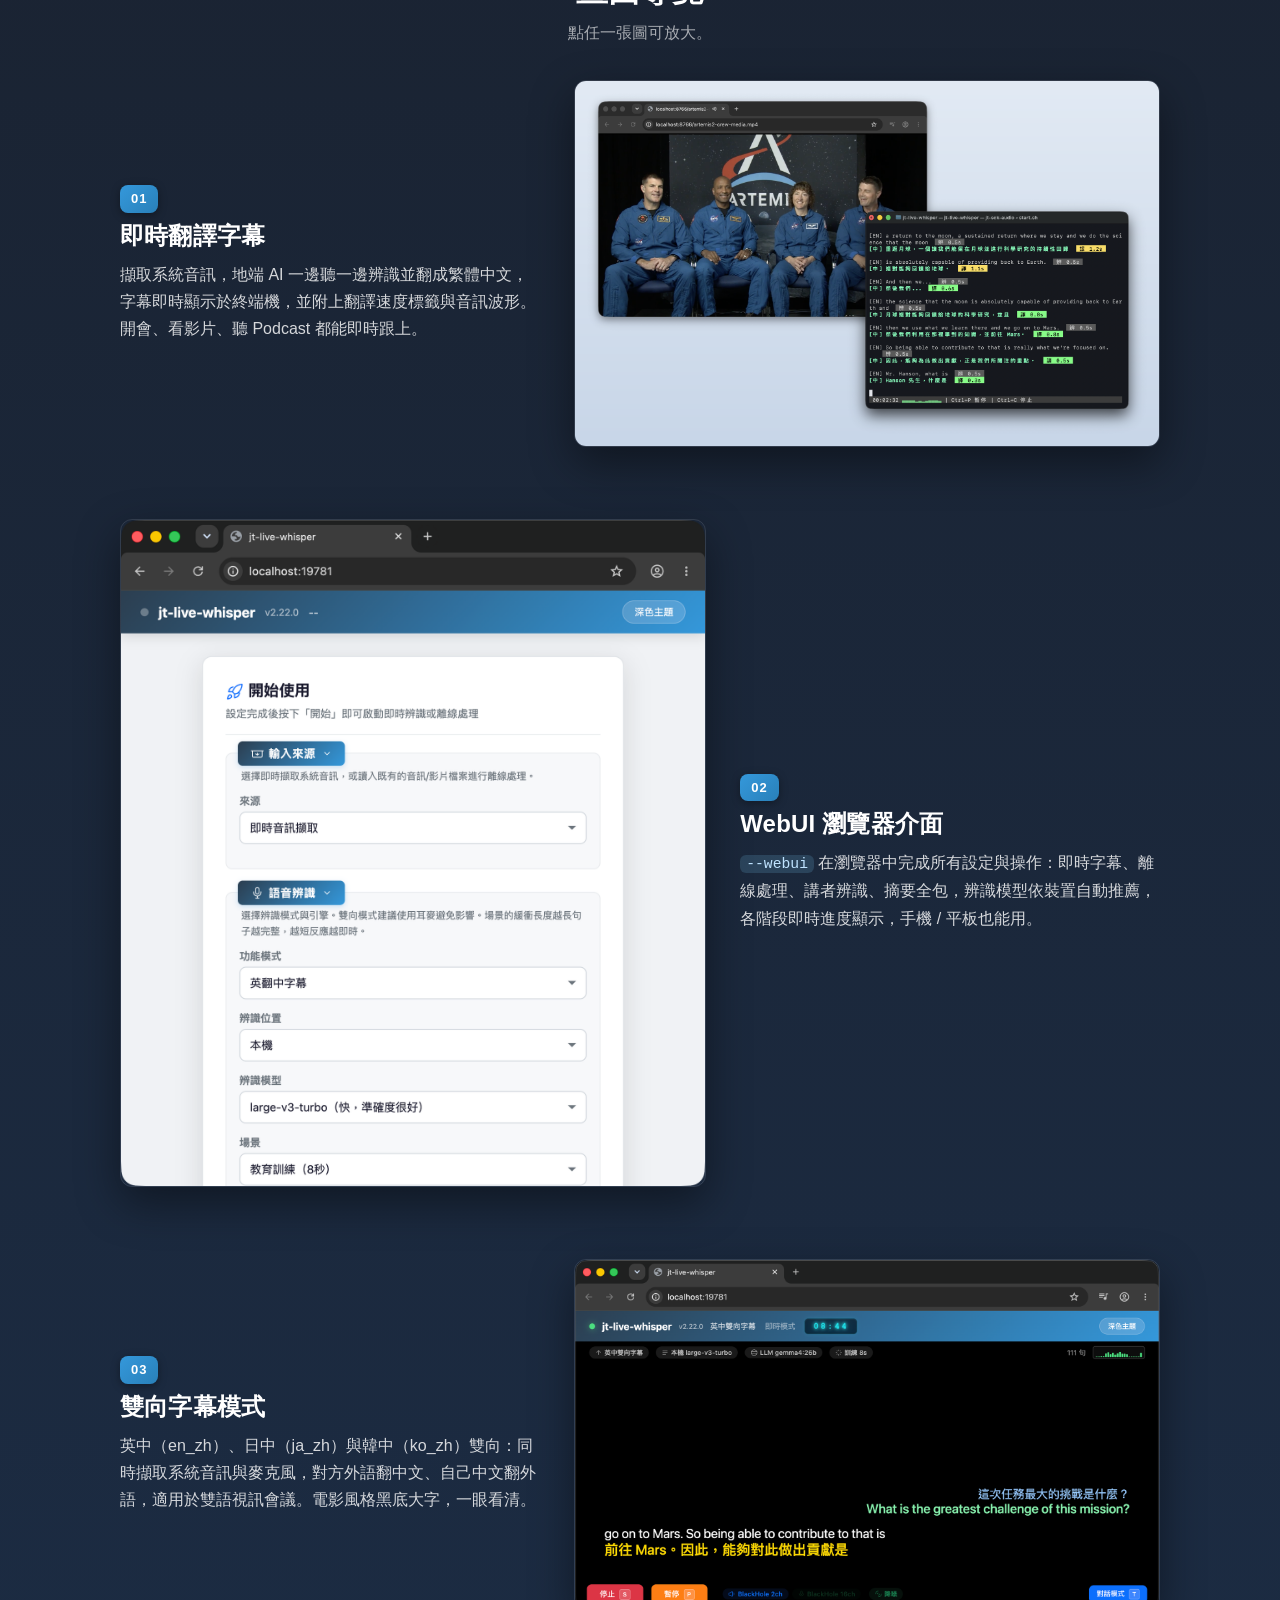
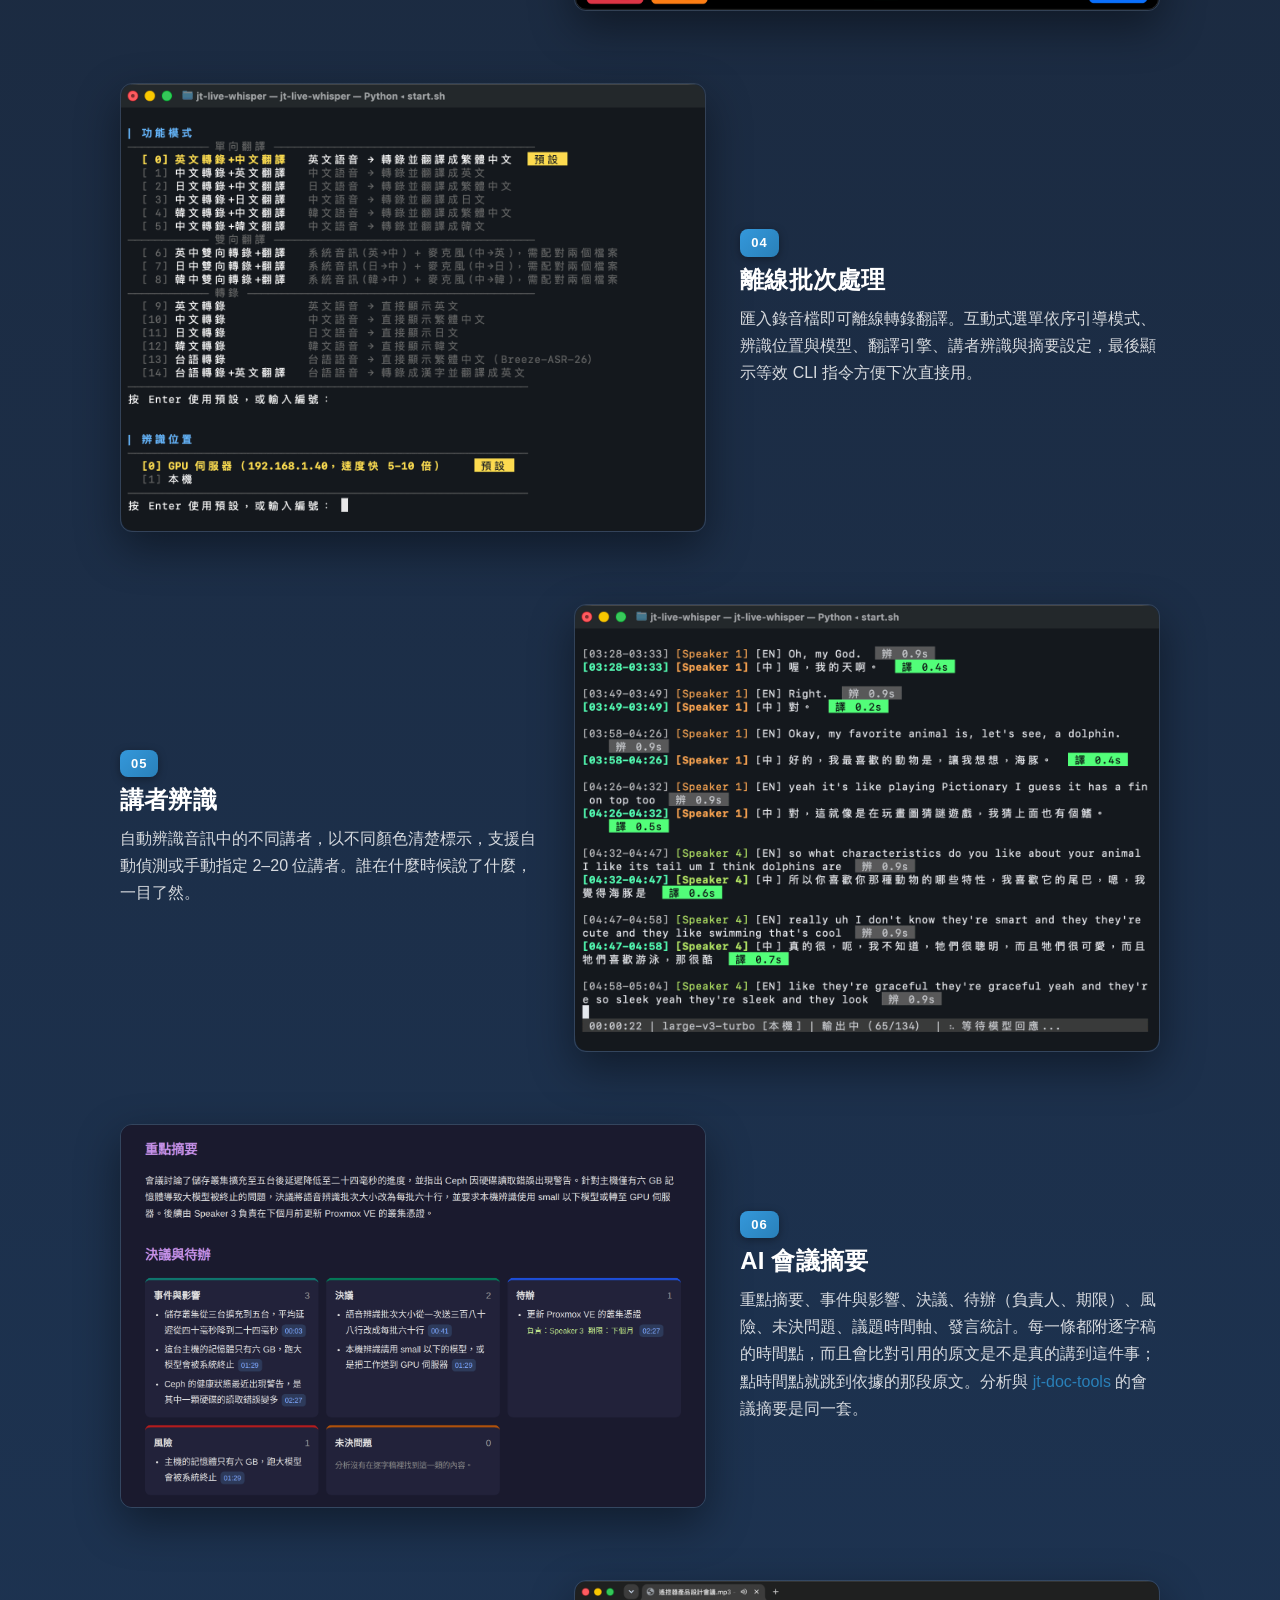
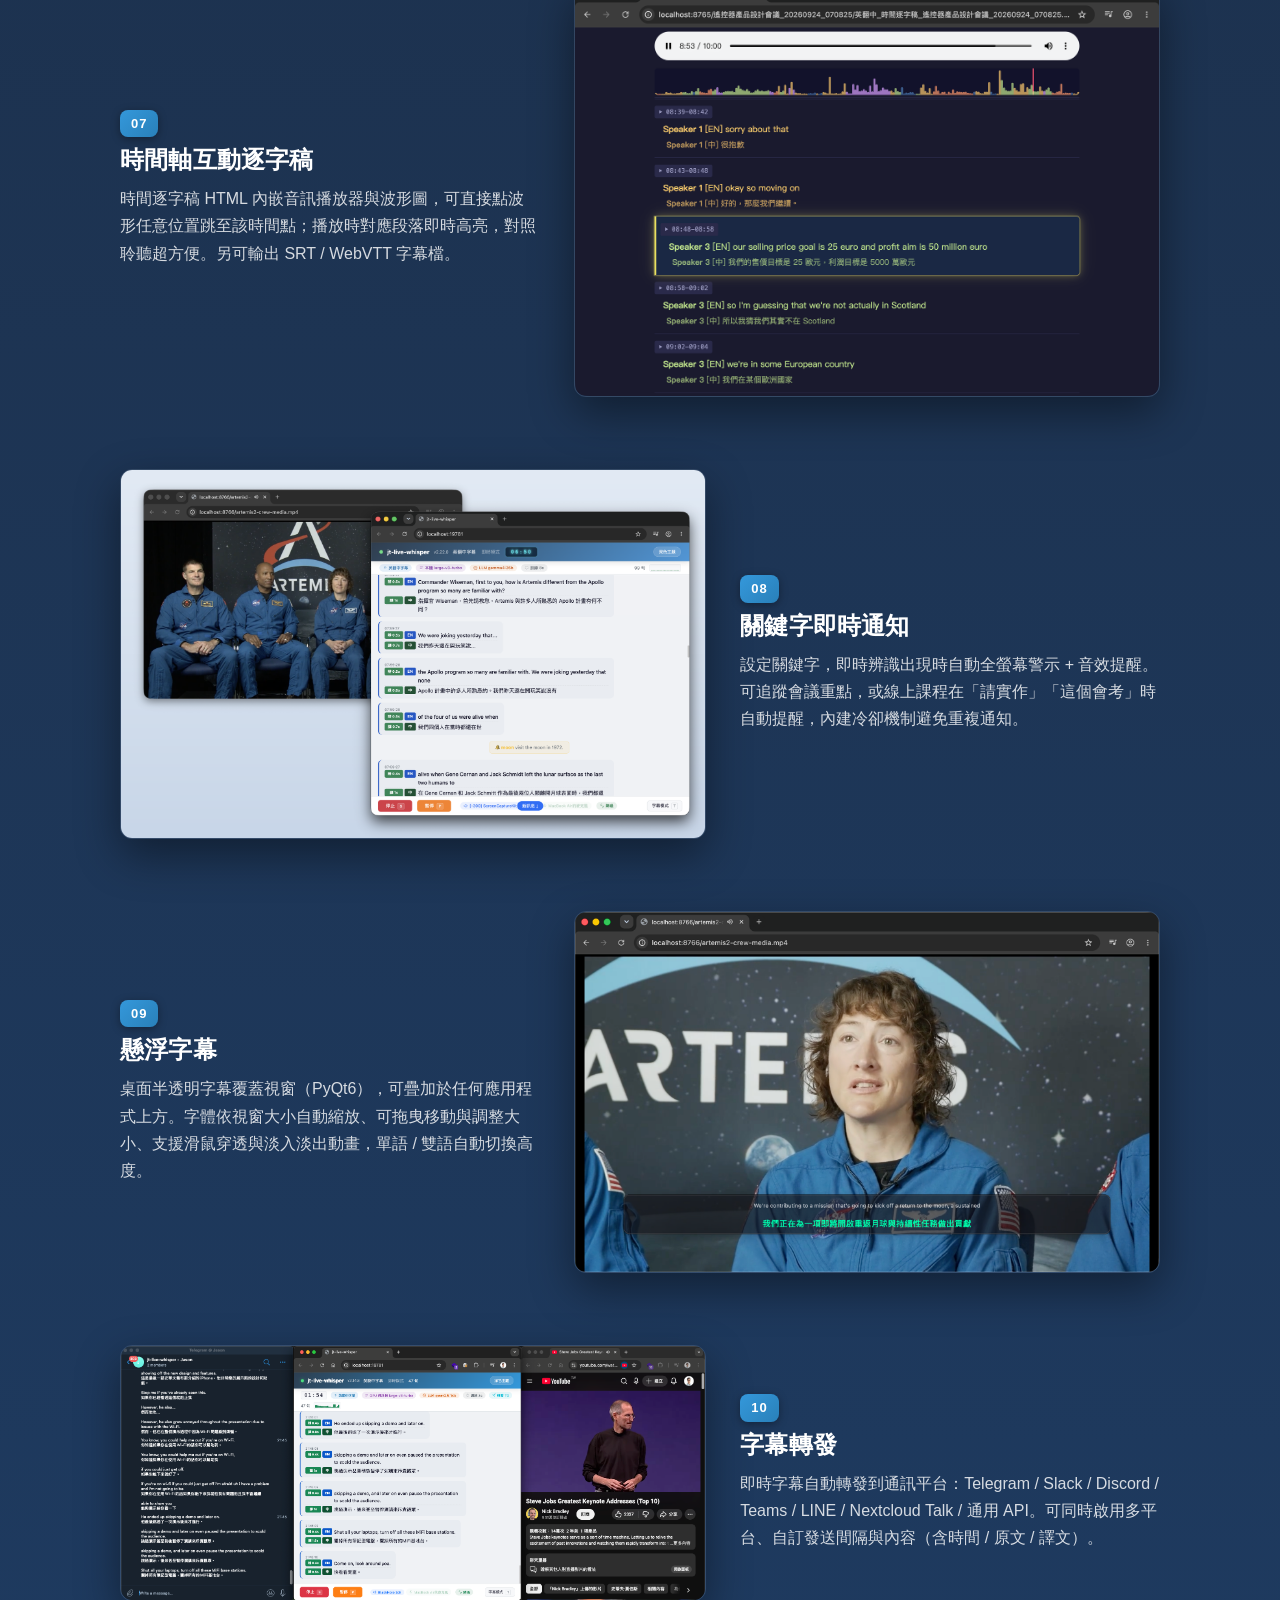
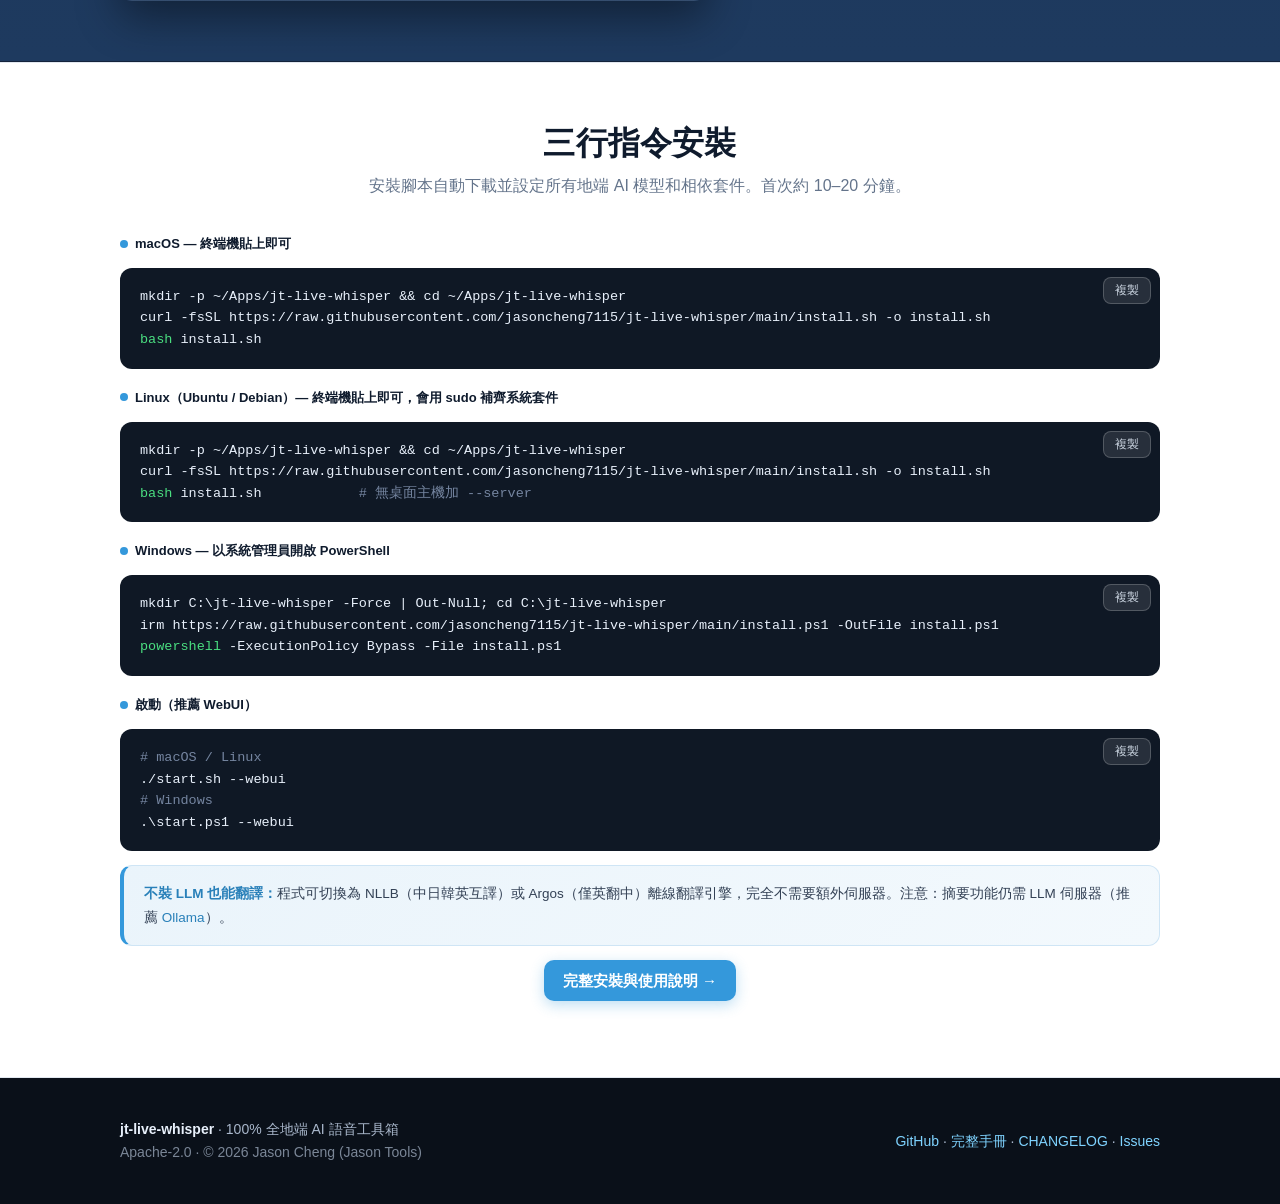
==== commit 9a507231: "v2.25.3 REST API 上傳的錄影辨識失敗後可直接重試、meeting.detailed 標為停用 - 上傳的錄影以前作業一結束就刪，辨識失敗後 retry 一定再失敗（upload_con" ====
--- a/docs/index.html
+++ b/docs/index.html
@@ -256,7 +256,7 @@
       <img class="shot" src="shots/meeting-summary.png" loading="lazy" alt="AI 會議摘要：每一條都附逐字稿時間點" />
       <div class="screen-txt"><span class="num">06</span>
         <h3><span class="zh">AI 會議摘要</span><span class="en">AI meeting summary</span></h3>
-        <p><span class="zh">重點摘要、事件與影響、決議、待辦（負責人、期限）、風險、未決問題、議題時間軸、誰講了多少。每一條都附逐字稿的時間點，而且會比對引用的原文是不是真的講到這件事；點時間點就跳到依據的那段原文。分析與 <a href="https://jasoncheng7115.github.io/jt-doc-tools/" target="_blank" rel="noopener">jt-doc-tools</a> 的會議摘要是同一套。</span><span class="en">Key points, events &amp; impacts, decisions, action items (owner, due), risks, open questions, a topic timeline and who spoke how much. Every item cites a transcript timestamp, and each citation is checked against what was actually said; click a timestamp to jump to the source. Same analysis as the <a href="https://jasoncheng7115.github.io/jt-doc-tools/" target="_blank" rel="noopener">jt-doc-tools</a> meeting summary.</span></p>
+        <p><span class="zh">重點摘要、事件與影響、決議、待辦（負責人、期限）、風險、未決問題、議題時間軸、發言統計。每一條都附逐字稿的時間點，而且會比對引用的原文是不是真的講到這件事；點時間點就跳到依據的那段原文。分析與 <a href="https://jasoncheng7115.github.io/jt-doc-tools/" target="_blank" rel="noopener">jt-doc-tools</a> 的會議摘要是同一套。</span><span class="en">Key points, events &amp; impacts, decisions, action items (owner, due), risks, open questions, a topic timeline and speaker statistics. Every item cites a transcript timestamp, and each citation is checked against what was actually said; click a timestamp to jump to the source. Same analysis as the <a href="https://jasoncheng7115.github.io/jt-doc-tools/" target="_blank" rel="noopener">jt-doc-tools</a> meeting summary.</span></p>
       </div>
     </div>
 
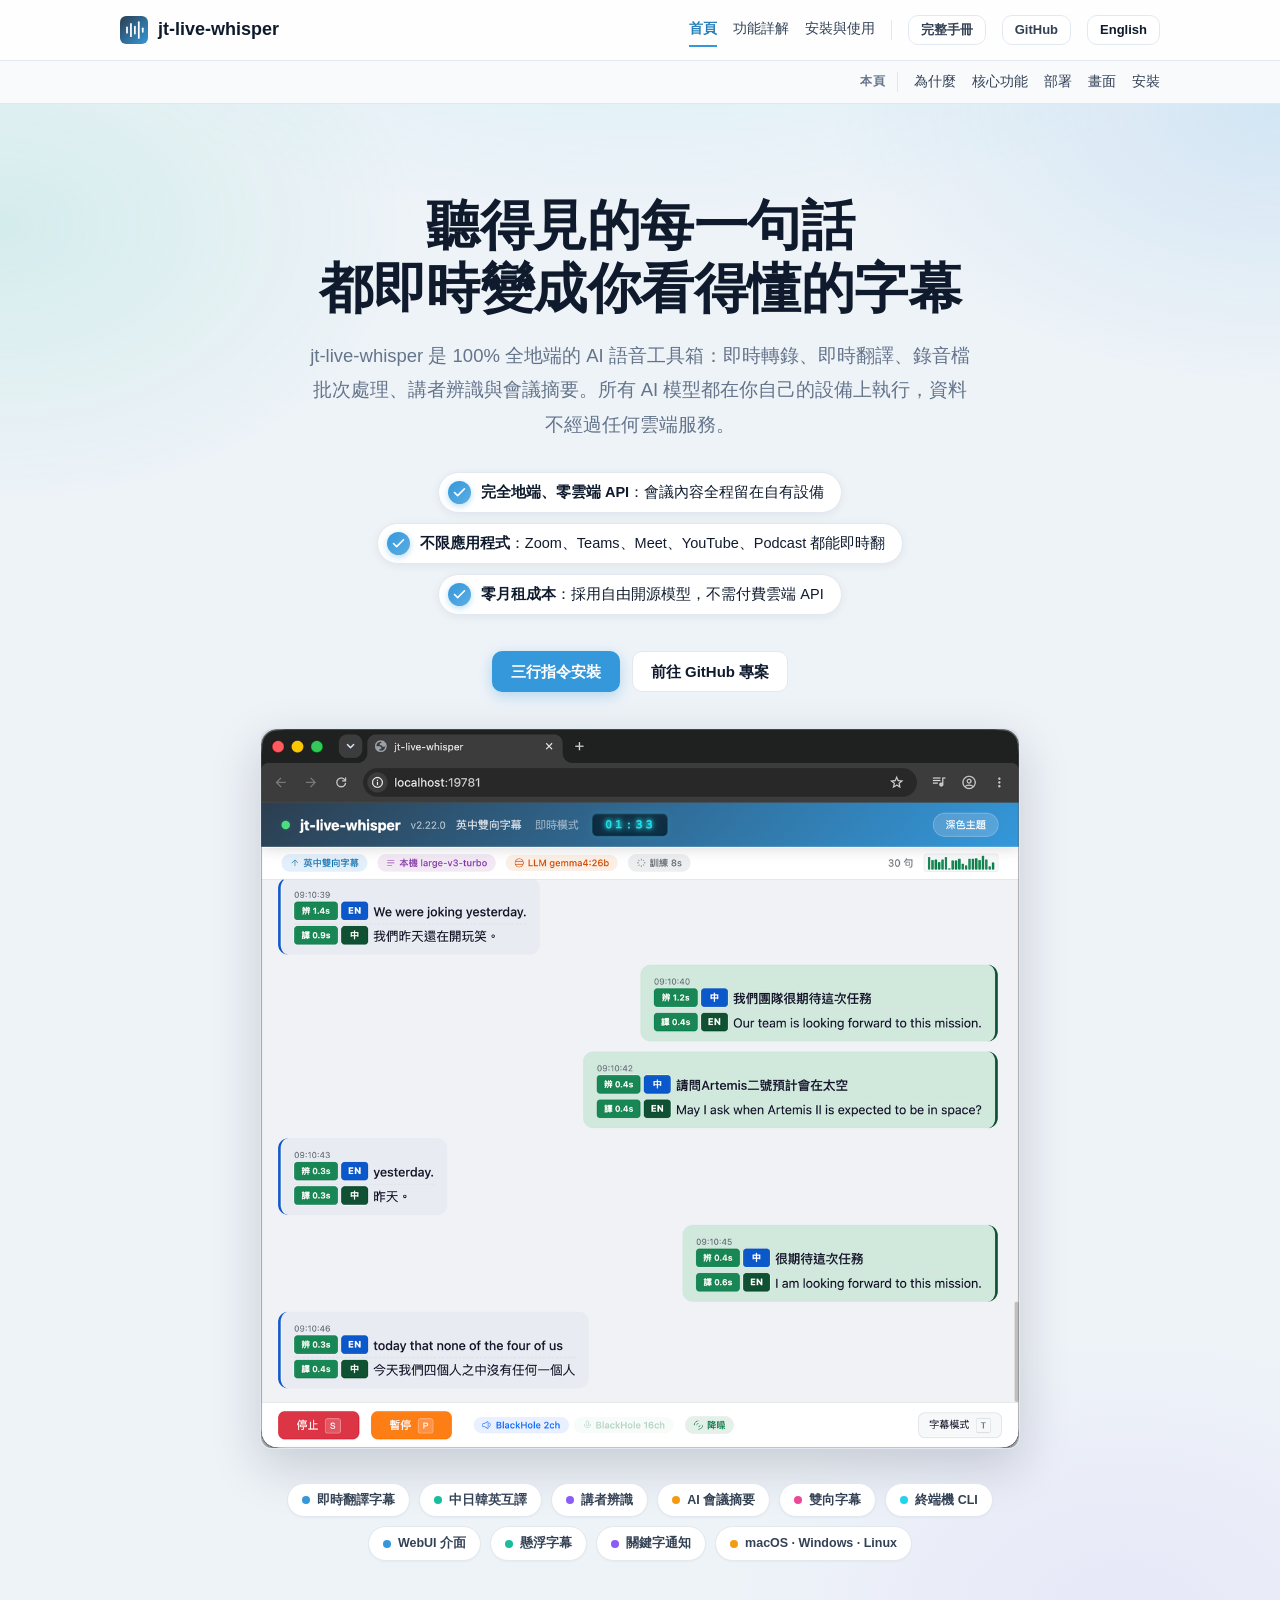
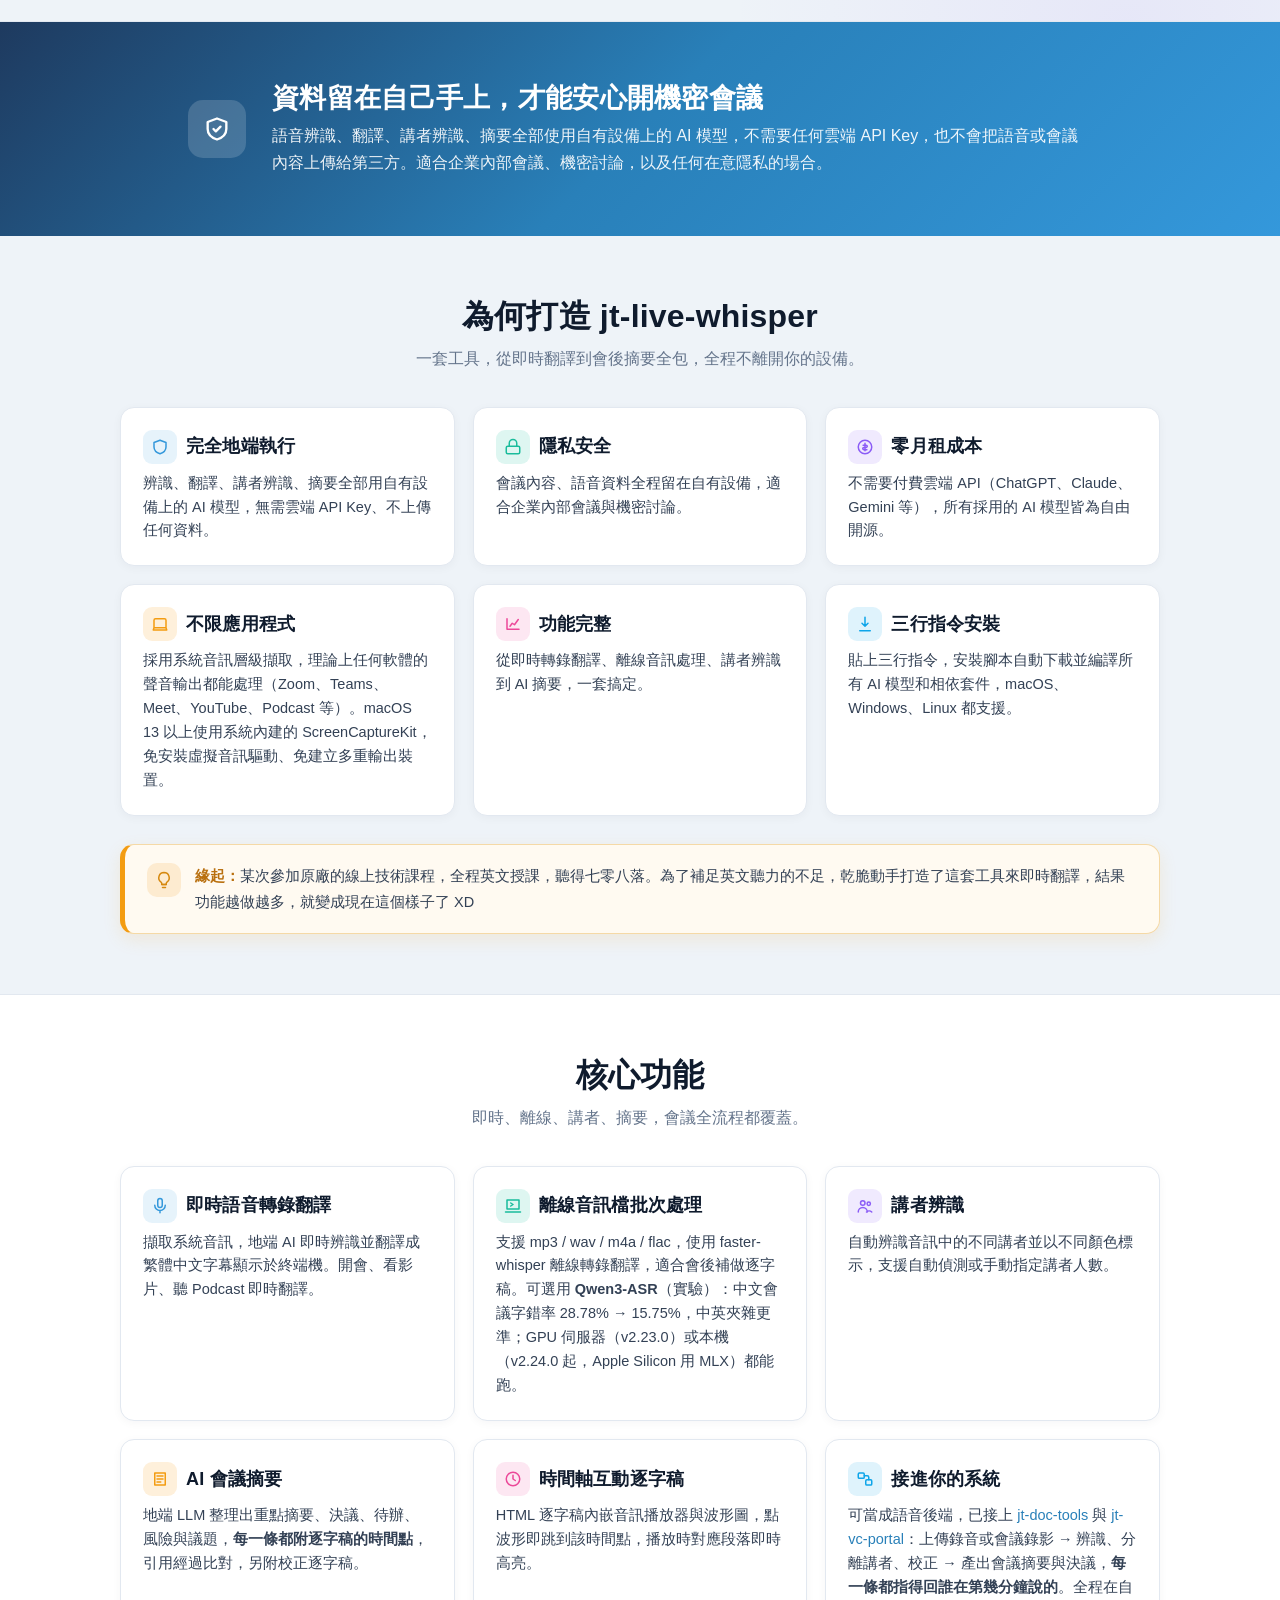
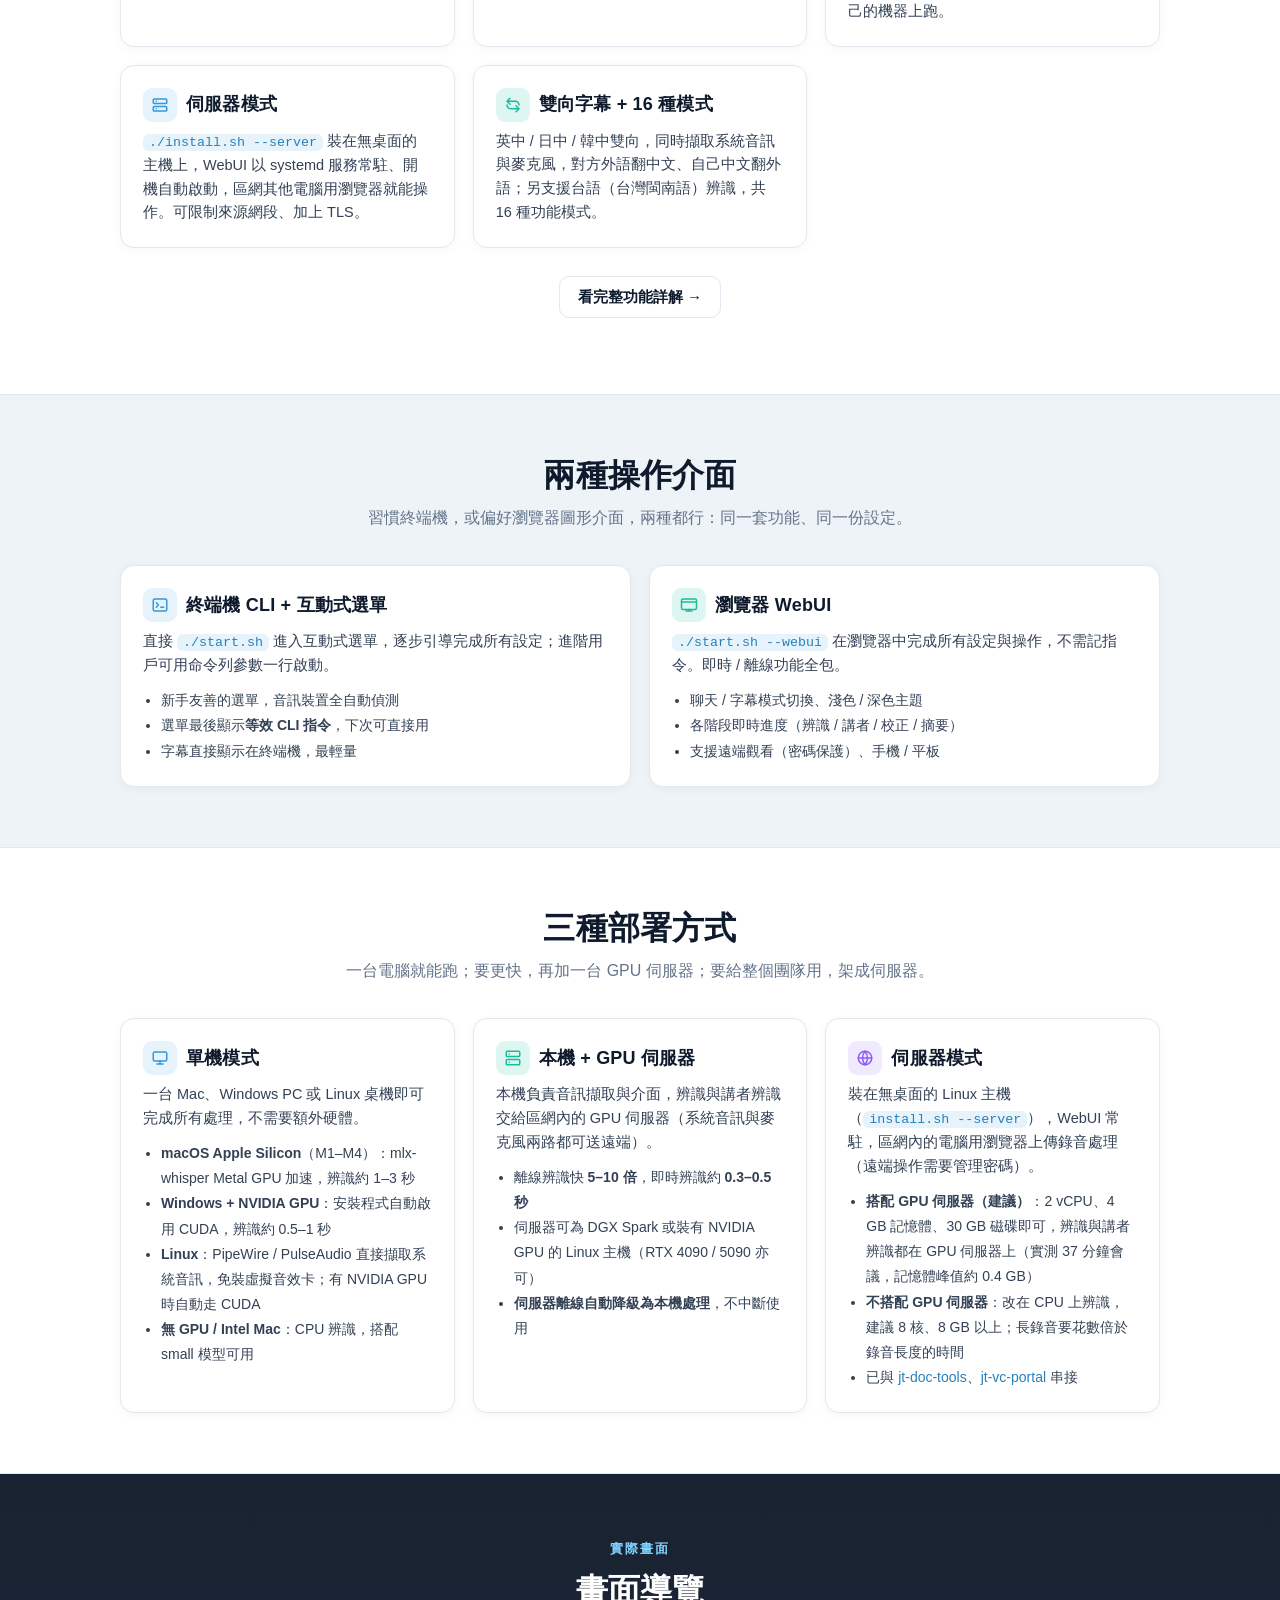
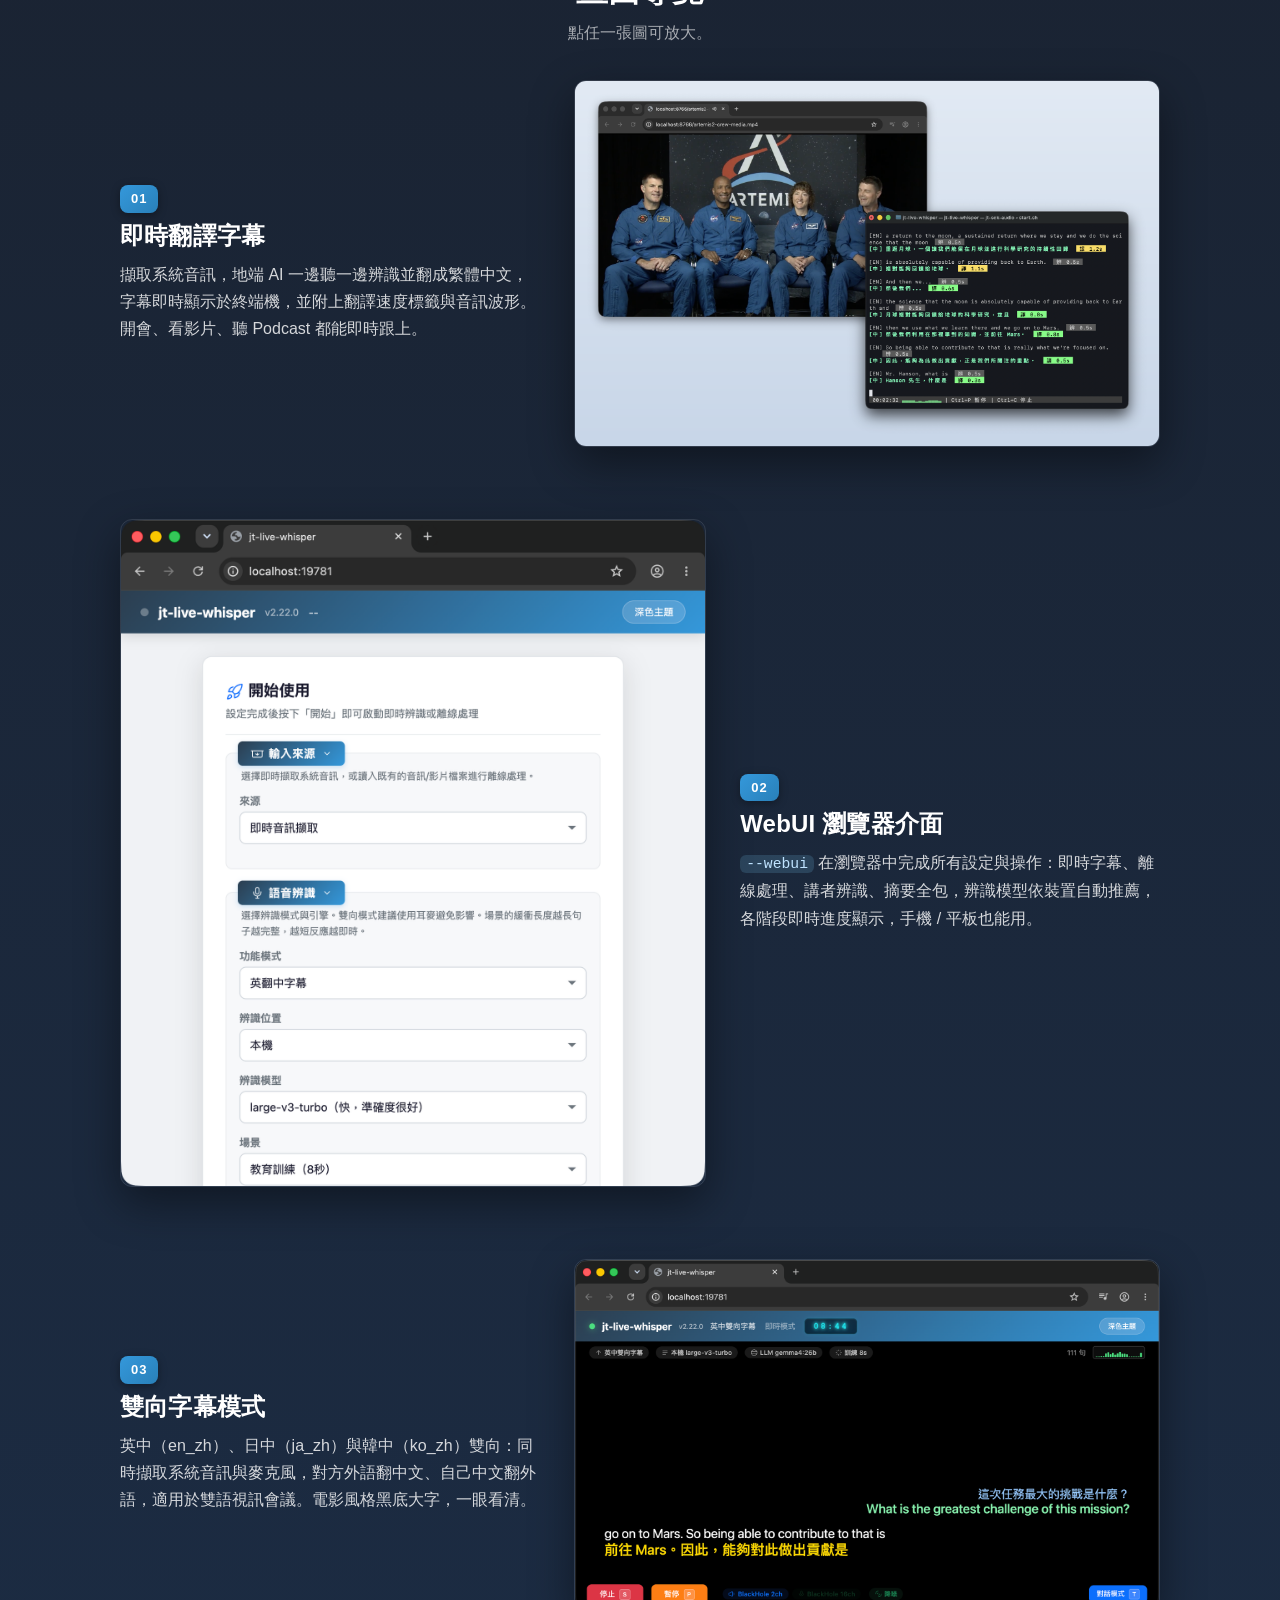
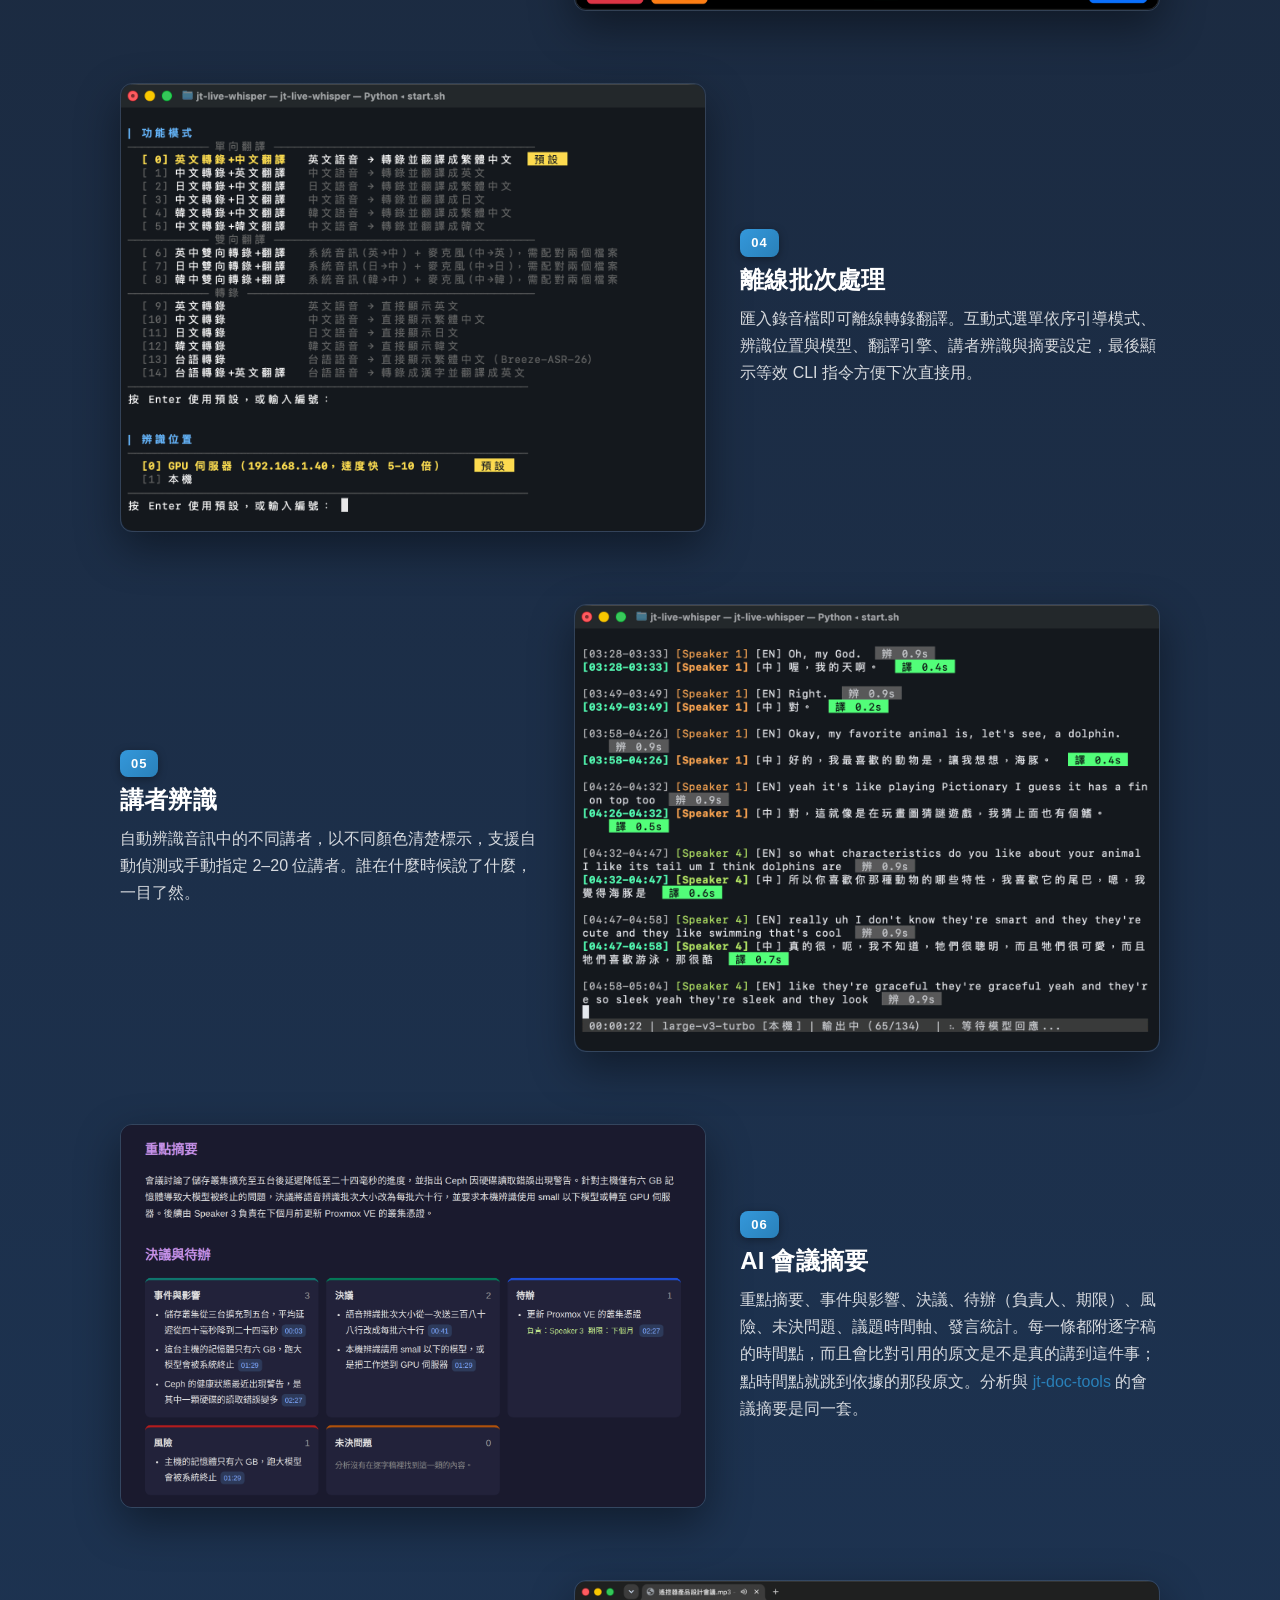
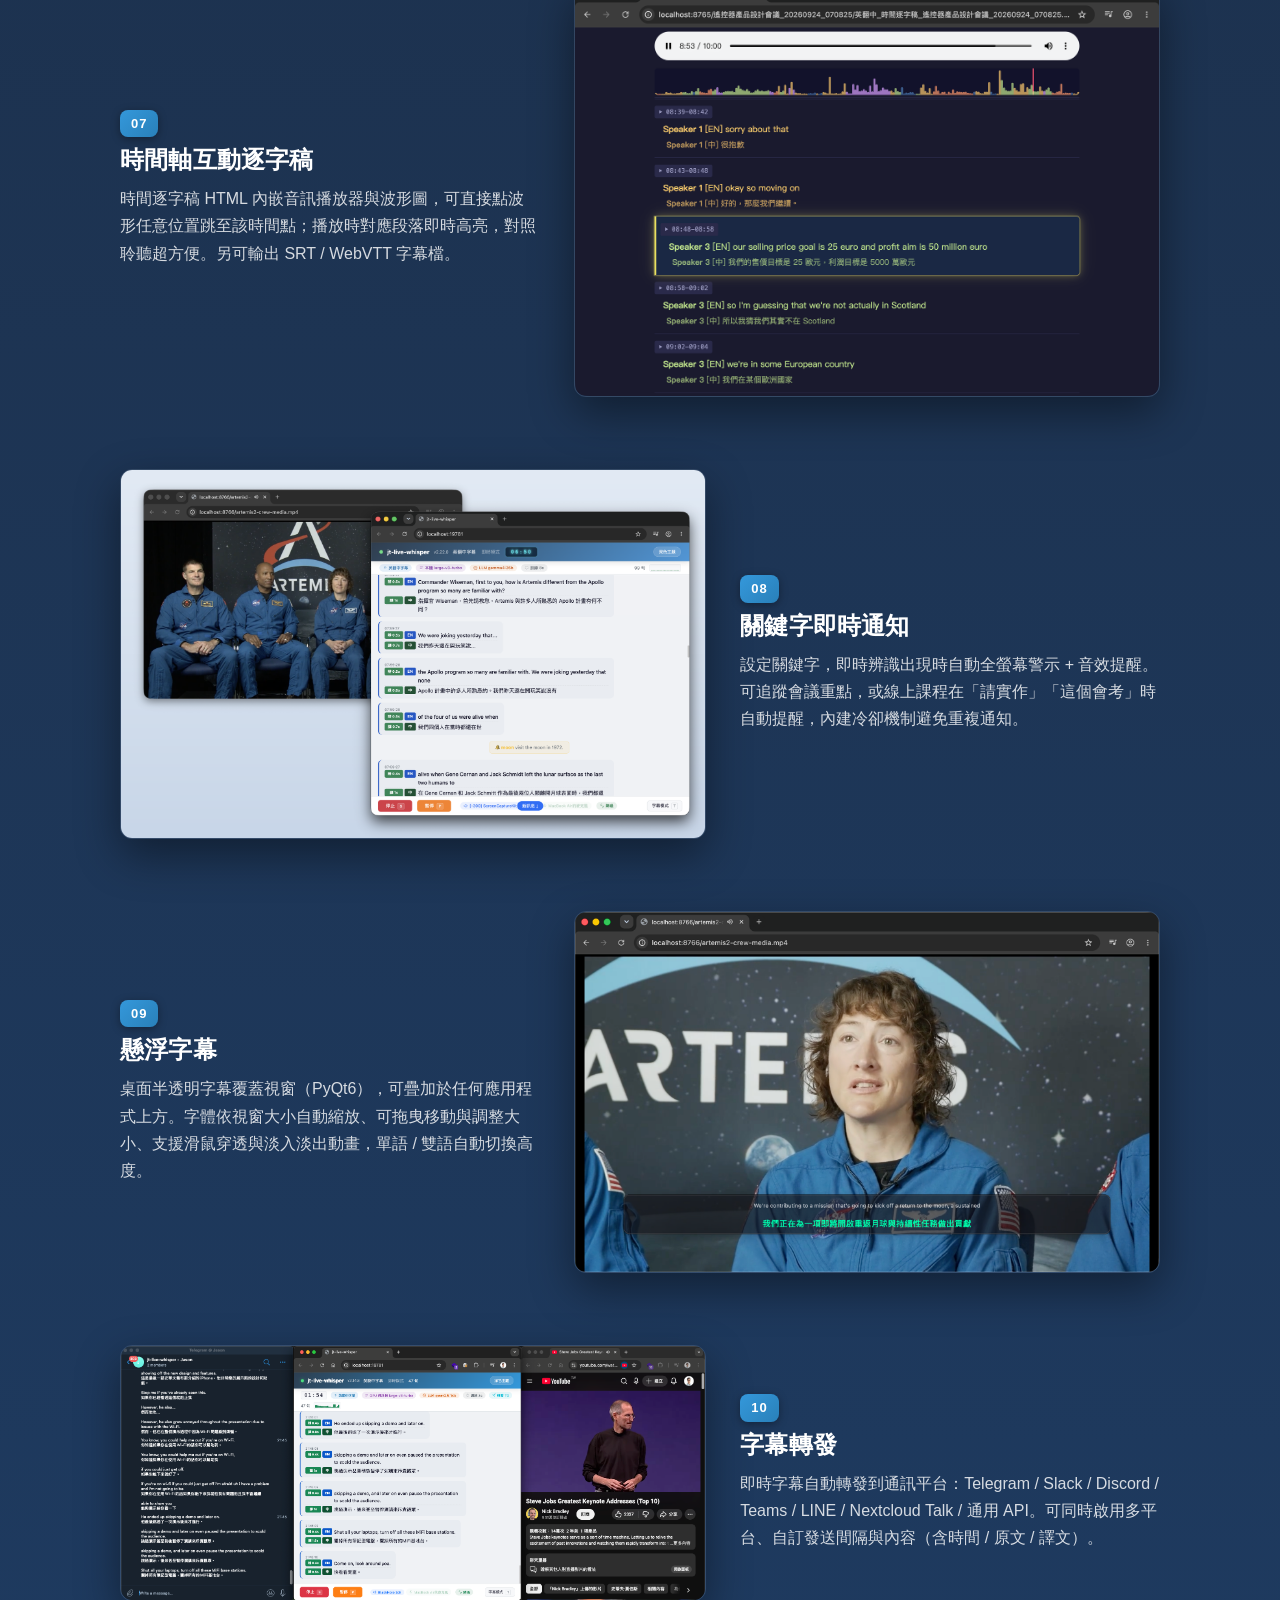
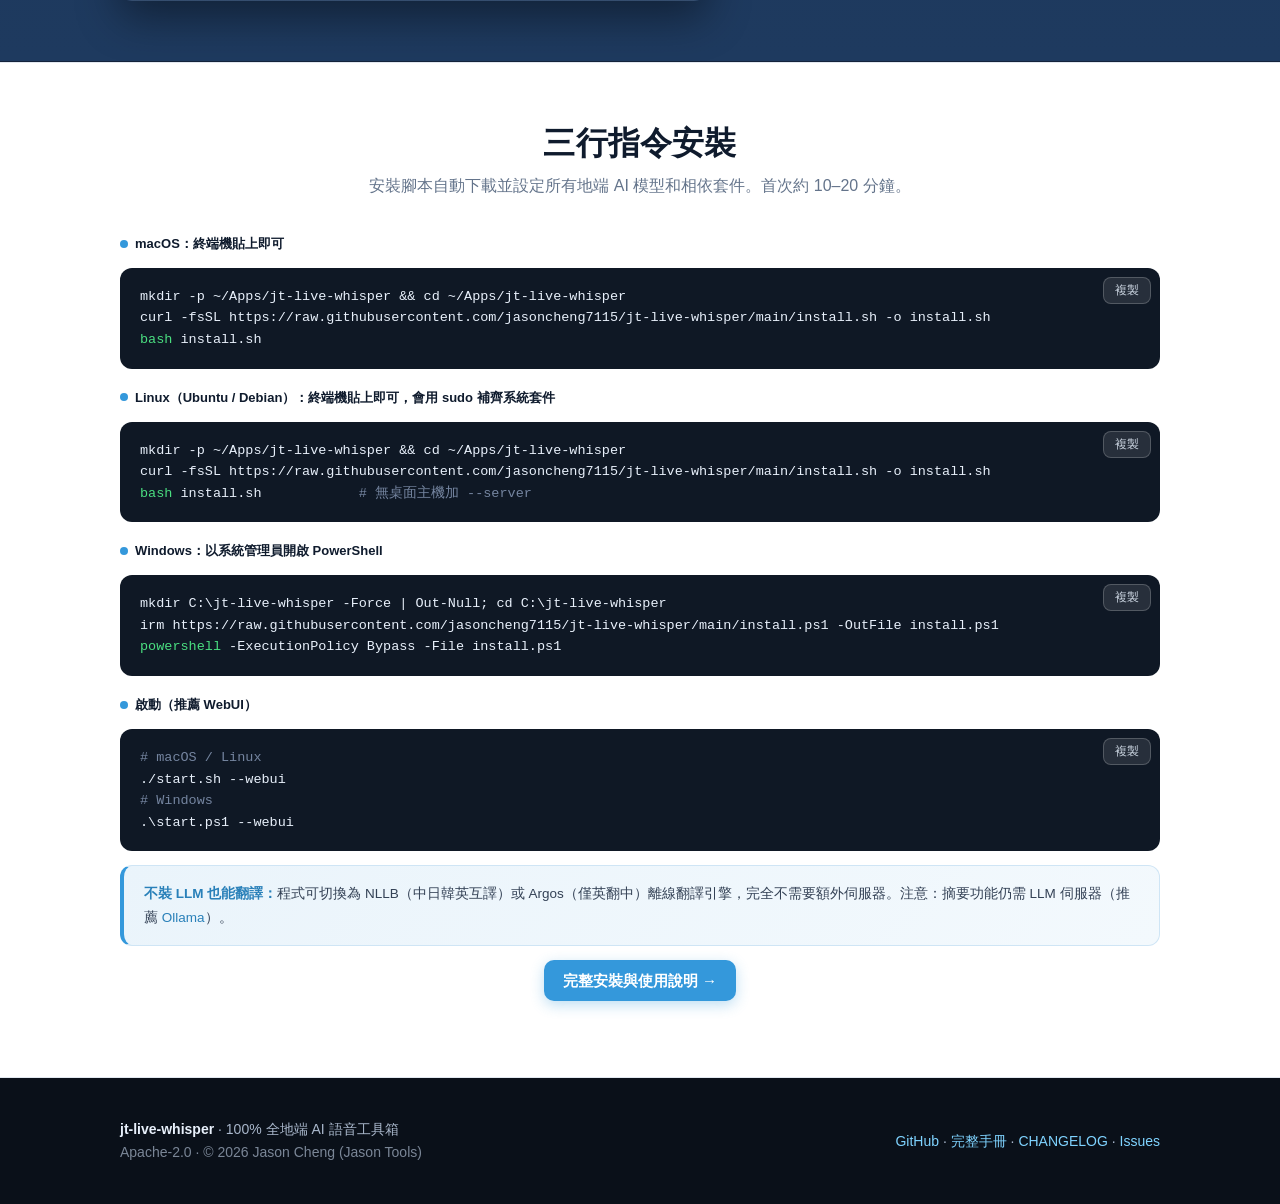
==== commit c6d37a9d: "v2.26.1 REST API 2.6：講者辨識退回現行方法時附原因代碼；文件與網站修正 - Result.diarization 新增 reason（too_many_speakers／speak" ====
--- a/docs/index.html
+++ b/docs/index.html
@@ -3,7 +3,7 @@
 <head>
 <meta charset="UTF-8" />
 <meta name="viewport" content="width=device-width, initial-scale=1.0" />
-<title>jt-live-whisper — 100% 全地端 AI 語音工具箱</title>
+<title>jt-live-whisper | 100% 全地端 AI 語音工具箱</title>
 <link rel="icon" type="image/svg+xml" href="favicon.svg" />
 <meta name="description" content="jt-live-whisper：100% 全地端 AI 語音工具箱。即時轉錄、即時翻譯、錄音檔批次處理、講者辨識、會議摘要，所有 AI 模型皆在自有設備上執行，資料不經過任何雲端服務。支援 macOS / Windows / Linux，可選配 GPU 伺服器加速。" />
 <link rel="stylesheet" href="style.css" />
@@ -57,15 +57,15 @@
     </h1>
     <p class="lead">
       <span class="zh">jt-live-whisper 是 100% 全地端的 AI 語音工具箱：即時轉錄、即時翻譯、錄音檔批次處理、講者辨識與會議摘要。所有 AI 模型都在你自己的設備上執行，資料不經過任何雲端服務。</span>
-      <span class="en">jt-live-whisper is a 100% on-device AI voice toolkit: live transcription, live translation, batch audio processing, speaker diarization and meeting summaries. Every AI model runs on your own hardware — nothing ever touches the cloud.</span>
+      <span class="en">jt-live-whisper is a 100% on-device AI voice toolkit: live transcription, live translation, batch audio processing, speaker diarization and meeting summaries. Every AI model runs on your own hardware; nothing ever touches the cloud.</span>
     </p>
     <ul class="hero-points">
       <li><svg viewBox="0 0 24 24" fill="none" stroke="currentColor" stroke-width="2.6" stroke-linecap="round" stroke-linejoin="round"><path d="M20 6 9 17l-5-5"/></svg>
-        <span><span class="zh"><b>完全地端、零雲端 API</b>：會議內容全程留在自有設備</span><span class="en"><b>Fully on-device, no cloud API</b> — meeting content never leaves your machine</span></span></li>
+        <span><span class="zh"><b>完全地端、零雲端 API</b>：會議內容全程留在自有設備</span><span class="en"><b>Fully on-device, no cloud API</b>: meeting content never leaves your machine</span></span></li>
       <li><svg viewBox="0 0 24 24" fill="none" stroke="currentColor" stroke-width="2.6" stroke-linecap="round" stroke-linejoin="round"><path d="M20 6 9 17l-5-5"/></svg>
-        <span><span class="zh"><b>不限應用程式</b>：Zoom、Teams、Meet、YouTube、Podcast 都能即時翻</span><span class="en"><b>Any app</b> — Zoom, Teams, Meet, YouTube, podcasts, all in real time</span></span></li>
+        <span><span class="zh"><b>不限應用程式</b>：Zoom、Teams、Meet、YouTube、Podcast 都能即時翻</span><span class="en"><b>Any app</b>: Zoom, Teams, Meet, YouTube, podcasts, all in real time</span></span></li>
       <li><svg viewBox="0 0 24 24" fill="none" stroke="currentColor" stroke-width="2.6" stroke-linecap="round" stroke-linejoin="round"><path d="M20 6 9 17l-5-5"/></svg>
-        <span><span class="zh"><b>零月租成本</b>：採用自由開源模型，不需付費雲端 API</span><span class="en"><b>Zero subscription</b> — built on free, open-source models</span></span></li>
+        <span><span class="zh"><b>零月租成本</b>：採用自由開源模型，不需付費雲端 API</span><span class="en"><b>Zero subscription</b>: built on free, open-source models</span></span></li>
     </ul>
     <div class="cta">
       <a class="btn btn-primary" href="#install"><span class="zh">三行指令安裝</span><span class="en">Install in 3 commands</span></a>
@@ -93,8 +93,8 @@
   <div class="wrap callout">
     <span class="ci"><svg width="28" height="28" viewBox="0 0 24 24" fill="none" stroke="currentColor" stroke-width="2" stroke-linecap="round" stroke-linejoin="round"><path d="M12 3 4 6v6c0 5 3.4 7.5 8 9 4.6-1.5 8-4 8-9V6z"/><path d="m9 12 2 2 4-4"/></svg></span>
     <div>
-      <h3><span class="zh">資料留在自己手上，才能安心開機密會議</span><span class="en">Your data stays yours — safe enough for confidential meetings</span></h3>
-      <p><span class="zh">語音辨識、翻譯、講者辨識、摘要全部使用自有設備上的 AI 模型，不需要任何雲端 API Key，也不會把語音或會議內容上傳給第三方。適合企業內部會議、機密討論，以及任何在意隱私的場合。</span><span class="en">Speech recognition, translation, diarization and summarization all run on AI models on your own hardware — no cloud API keys, nothing uploaded to any third party. Built for internal meetings, confidential discussions and anyone who cares about privacy.</span></p>
+      <h3><span class="zh">資料留在自己手上，才能安心開機密會議</span><span class="en">Your data stays yours, safe enough for confidential meetings</span></h3>
+      <p><span class="zh">語音辨識、翻譯、講者辨識、摘要全部使用自有設備上的 AI 模型，不需要任何雲端 API Key，也不會把語音或會議內容上傳給第三方。適合企業內部會議、機密討論，以及任何在意隱私的場合。</span><span class="en">Speech recognition, translation, diarization and summarization all run on AI models on your own hardware; no cloud API keys, nothing uploaded to any third party. Built for internal meetings, confidential discussions and anyone who cares about privacy.</span></p>
     </div>
   </div>
 </section>
@@ -103,20 +103,20 @@
   <div class="wrap">
     <div class="sec-head">
       <h2><span class="zh">為何打造 jt-live-whisper</span><span class="en">Why we built jt-live-whisper</span></h2>
-      <p><span class="zh">一套工具，從即時翻譯到會後摘要全包，全程不離開你的設備。</span><span class="en">One toolkit — from live translation to post-meeting summaries — all without leaving your device.</span></p>
+      <p><span class="zh">一套工具，從即時翻譯到會後摘要全包，全程不離開你的設備。</span><span class="en">One toolkit, from live translation to post-meeting summaries, all without leaving your device.</span></p>
     </div>
     <div class="grid g3">
-      <div class="card"><h3><span class="ic"><svg width="18" height="18" viewBox="0 0 24 24" fill="none" stroke="currentColor" stroke-width="2" stroke-linecap="round" stroke-linejoin="round"><path d="M12 3 4 6v6c0 5 3.4 7.5 8 9 4.6-1.5 8-4 8-9V6z"/></svg></span><span class="zh">完全地端執行</span><span class="en">Fully on-device</span></h3><p><span class="zh">辨識、翻譯、講者辨識、摘要全部用自有設備上的 AI 模型，無需雲端 API Key、不上傳任何資料。</span><span class="en">Recognition, translation, diarization and summaries all use local AI models — no cloud API key, no uploads.</span></p></div>
-      <div class="card"><h3><span class="ic"><svg width="18" height="18" viewBox="0 0 24 24" fill="none" stroke="currentColor" stroke-width="2" stroke-linecap="round" stroke-linejoin="round"><rect x="3" y="11" width="18" height="10" rx="2"/><path d="M7 11V7a5 5 0 0 1 10 0v4"/></svg></span><span class="zh">隱私安全</span><span class="en">Private &amp; secure</span></h3><p><span class="zh">會議內容、語音資料全程留在自有設備，適合企業內部會議與機密討論。</span><span class="en">Meeting content and audio stay on your machine — ideal for internal and confidential discussions.</span></p></div>
-      <div class="card"><h3><span class="ic"><svg width="18" height="18" viewBox="0 0 24 24" fill="none" stroke="currentColor" stroke-width="2" stroke-linecap="round" stroke-linejoin="round"><circle cx="12" cy="12" r="9"/><path d="M12 7v10M9.5 9.5h4a1.5 1.5 0 0 1 0 3h-3a1.5 1.5 0 0 0 0 3h4"/></svg></span><span class="zh">零月租成本</span><span class="en">Zero subscription</span></h3><p><span class="zh">不需要付費雲端 API（ChatGPT、Claude、Gemini 等），所有採用的 AI 模型皆為自由開源。</span><span class="en">No paid cloud APIs (ChatGPT, Claude, Gemini…) — every model is free and open source.</span></p></div>
-      <div class="card"><h3><span class="ic"><svg width="18" height="18" viewBox="0 0 24 24" fill="none" stroke="currentColor" stroke-width="2" stroke-linecap="round" stroke-linejoin="round"><path d="M4 17V7a2 2 0 0 1 2-2h12a2 2 0 0 1 2 2v10M4 17h16M4 17l-1 3h18l-1-3"/></svg></span><span class="zh">不限應用程式</span><span class="en">Any application</span></h3><p><span class="zh">採用系統音訊層級擷取，理論上任何軟體的聲音輸出都能處理（Zoom、Teams、Meet、YouTube、Podcast 等）。macOS 13 以上使用系統內建的 ScreenCaptureKit，免安裝虛擬音訊驅動、免建立多重輸出裝置。</span><span class="en">Captures at the system-audio level — virtually any app's output works (Zoom, Teams, Meet, YouTube, podcasts…). On macOS 13+ it uses the built-in ScreenCaptureKit: no virtual audio driver, no Multi-Output Device.</span></p></div>
-      <div class="card"><h3><span class="ic"><svg width="18" height="18" viewBox="0 0 24 24" fill="none" stroke="currentColor" stroke-width="2" stroke-linecap="round" stroke-linejoin="round"><path d="M4 19V5M4 19h16M8 15l3-4 3 2 5-7"/></svg></span><span class="zh">功能完整</span><span class="en">Complete toolkit</span></h3><p><span class="zh">從即時轉錄翻譯、離線音訊處理、講者辨識到 AI 摘要，一套搞定。</span><span class="en">From live transcription &amp; translation to offline processing, diarization and AI summaries — all in one.</span></p></div>
-      <div class="card"><h3><span class="ic"><svg width="18" height="18" viewBox="0 0 24 24" fill="none" stroke="currentColor" stroke-width="2" stroke-linecap="round" stroke-linejoin="round"><path d="M12 3v12m0 0 4-4m-4 4-4-4M5 21h14"/></svg></span><span class="zh">三行指令安裝</span><span class="en">Three-command install</span></h3><p><span class="zh">貼上三行指令，安裝腳本自動下載並編譯所有 AI 模型和相依套件，macOS、Windows、Linux 都支援。</span><span class="en">The installer downloads and builds every AI model and dependency for you — macOS, Windows and Linux.</span></p></div>
+      <div class="card"><h3><span class="ic"><svg width="18" height="18" viewBox="0 0 24 24" fill="none" stroke="currentColor" stroke-width="2" stroke-linecap="round" stroke-linejoin="round"><path d="M12 3 4 6v6c0 5 3.4 7.5 8 9 4.6-1.5 8-4 8-9V6z"/></svg></span><span class="zh">完全地端執行</span><span class="en">Fully on-device</span></h3><p><span class="zh">辨識、翻譯、講者辨識、摘要全部用自有設備上的 AI 模型，無需雲端 API Key、不上傳任何資料。</span><span class="en">Recognition, translation, diarization and summaries all use local AI models: no cloud API key, no uploads.</span></p></div>
+      <div class="card"><h3><span class="ic"><svg width="18" height="18" viewBox="0 0 24 24" fill="none" stroke="currentColor" stroke-width="2" stroke-linecap="round" stroke-linejoin="round"><rect x="3" y="11" width="18" height="10" rx="2"/><path d="M7 11V7a5 5 0 0 1 10 0v4"/></svg></span><span class="zh">隱私安全</span><span class="en">Private &amp; secure</span></h3><p><span class="zh">會議內容、語音資料全程留在自有設備，適合企業內部會議與機密討論。</span><span class="en">Meeting content and audio stay on your machine, ideal for internal and confidential discussions.</span></p></div>
+      <div class="card"><h3><span class="ic"><svg width="18" height="18" viewBox="0 0 24 24" fill="none" stroke="currentColor" stroke-width="2" stroke-linecap="round" stroke-linejoin="round"><circle cx="12" cy="12" r="9"/><path d="M12 7v10M9.5 9.5h4a1.5 1.5 0 0 1 0 3h-3a1.5 1.5 0 0 0 0 3h4"/></svg></span><span class="zh">零月租成本</span><span class="en">Zero subscription</span></h3><p><span class="zh">不需要付費雲端 API（ChatGPT、Claude、Gemini 等），所有採用的 AI 模型皆為自由開源。</span><span class="en">No paid cloud APIs (ChatGPT, Claude, Gemini…); every model is free and open source.</span></p></div>
+      <div class="card"><h3><span class="ic"><svg width="18" height="18" viewBox="0 0 24 24" fill="none" stroke="currentColor" stroke-width="2" stroke-linecap="round" stroke-linejoin="round"><path d="M4 17V7a2 2 0 0 1 2-2h12a2 2 0 0 1 2 2v10M4 17h16M4 17l-1 3h18l-1-3"/></svg></span><span class="zh">不限應用程式</span><span class="en">Any application</span></h3><p><span class="zh">採用系統音訊層級擷取，理論上任何軟體的聲音輸出都能處理（Zoom、Teams、Meet、YouTube、Podcast 等）。macOS 13 以上使用系統內建的 ScreenCaptureKit，免安裝虛擬音訊驅動、免建立多重輸出裝置。</span><span class="en">Captures at the system-audio level, so virtually any app's output works (Zoom, Teams, Meet, YouTube, podcasts…). On macOS 13+ it uses the built-in ScreenCaptureKit: no virtual audio driver, no Multi-Output Device.</span></p></div>
+      <div class="card"><h3><span class="ic"><svg width="18" height="18" viewBox="0 0 24 24" fill="none" stroke="currentColor" stroke-width="2" stroke-linecap="round" stroke-linejoin="round"><path d="M4 19V5M4 19h16M8 15l3-4 3 2 5-7"/></svg></span><span class="zh">功能完整</span><span class="en">Complete toolkit</span></h3><p><span class="zh">從即時轉錄翻譯、離線音訊處理、講者辨識到 AI 摘要，一套搞定。</span><span class="en">From live transcription &amp; translation to offline processing, diarization and AI summaries, all in one.</span></p></div>
+      <div class="card"><h3><span class="ic"><svg width="18" height="18" viewBox="0 0 24 24" fill="none" stroke="currentColor" stroke-width="2" stroke-linecap="round" stroke-linejoin="round"><path d="M12 3v12m0 0 4-4m-4 4-4-4M5 21h14"/></svg></span><span class="zh">三行指令安裝</span><span class="en">Three-command install</span></h3><p><span class="zh">貼上三行指令，安裝腳本自動下載並編譯所有 AI 模型和相依套件，macOS、Windows、Linux 都支援。</span><span class="en">The installer downloads and builds every AI model and dependency for you on macOS, Windows and Linux.</span></p></div>
     </div>
     <div class="origin">
       <span class="origin-ic"><svg width="18" height="18" viewBox="0 0 24 24" fill="none" stroke="currentColor" stroke-width="2" stroke-linecap="round" stroke-linejoin="round"><path d="M9 18h6M10 22h4"/><path d="M12 2a7 7 0 0 0-4 12.7c.6.5 1 1.3 1 2.1V18h6v-1.2c0-.8.4-1.6 1-2.1A7 7 0 0 0 12 2z"/></svg></span>
       <p><span class="zh"><strong>緣起：</strong>某次參加原廠的線上技術課程，全程英文授課，聽得七零八落。為了補足英文聽力的不足，乾脆動手打造了這套工具來即時翻譯，結果功能越做越多，就變成現在這個樣子了 XD</span>
-<span class="en"><strong>Origin:</strong> Struggling to follow an all-English vendor training session, the author built a tool to translate it live — then kept adding features until it became what you see today. 😄</span></p>
+<span class="en"><strong>Origin:</strong> Struggling to follow an all-English vendor training session, the author built a tool to translate it live, then kept adding features until it became what you see today. 😄</span></p>
     </div>
   </div>
 </section>
@@ -125,17 +125,17 @@
   <div class="wrap">
     <div class="sec-head">
       <h2><span class="zh">核心功能</span><span class="en">Core features</span></h2>
-      <p><span class="zh">即時、離線、講者、摘要——會議全流程都覆蓋。</span><span class="en">Live, offline, speakers and summaries — the whole meeting workflow.</span></p>
+      <p><span class="zh">即時、離線、講者、摘要，會議全流程都覆蓋。</span><span class="en">Live, offline, speakers and summaries: the whole meeting workflow.</span></p>
     </div>
     <div class="grid g3">
-      <div class="card"><h3><span class="ic"><svg width="18" height="18" viewBox="0 0 24 24" fill="none" stroke="currentColor" stroke-width="2" stroke-linecap="round" stroke-linejoin="round"><path d="M12 2a3 3 0 0 0-3 3v6a3 3 0 0 0 6 0V5a3 3 0 0 0-3-3z"/><path d="M5 11a7 7 0 0 0 14 0M12 18v3"/></svg></span><span class="zh">即時語音轉錄翻譯</span><span class="en">Live transcription &amp; translation</span></h3><p><span class="zh">擷取系統音訊，地端 AI 即時辨識並翻譯成繁體中文字幕顯示於終端機。開會、看影片、聽 Podcast 即時翻譯。</span><span class="en">Captures system audio and transcribes &amp; translates it to subtitles in real time — meetings, videos, podcasts.</span></p></div>
-      <div class="card"><h3><span class="ic"><svg width="18" height="18" viewBox="0 0 24 24" fill="none" stroke="currentColor" stroke-width="2" stroke-linecap="round" stroke-linejoin="round"><path d="M4 4h16v12H4z"/><path d="M2 20h20M9 8l3 2-3 2"/></svg></span><span class="zh">離線音訊檔批次處理</span><span class="en">Offline batch processing</span></h3><p><span class="zh">支援 mp3 / wav / m4a / flac，使用 faster-whisper 離線轉錄翻譯，適合會後補做逐字稿。可選用 <b>Qwen3-ASR</b>（實驗）：中文會議字錯率 28.78% → 15.75%，中英夾雜更準；GPU 伺服器（v2.23.0）或本機（v2.24.0 起，Apple Silicon 用 MLX）都能跑。</span><span class="en">mp3 / wav / m4a / flac via faster-whisper — perfect for post-meeting transcripts. Optional <b>Qwen3-ASR</b> (experimental): Chinese meeting CER 28.78% → 15.75%, much better on code-switching — on a GPU server (v2.23.0) or locally (v2.24.0+, MLX on Apple Silicon).</span></p></div>
-      <div class="card"><h3><span class="ic"><svg width="18" height="18" viewBox="0 0 24 24" fill="none" stroke="currentColor" stroke-width="2" stroke-linecap="round" stroke-linejoin="round"><circle cx="9" cy="8" r="3"/><circle cx="17" cy="9" r="2.2"/><path d="M3 20a6 6 0 0 1 12 0M14 20a5 5 0 0 1 7 0"/></svg></span><span class="zh">講者辨識</span><span class="en">Speaker diarization</span></h3><p><span class="zh">自動辨識音訊中的不同講者並以不同顏色標示，支援自動偵測或手動指定講者人數。</span><span class="en">Detects different speakers and color-codes them — auto-detect or set the speaker count manually.</span></p></div>
-      <div class="card"><h3><span class="ic"><svg width="18" height="18" viewBox="0 0 24 24" fill="none" stroke="currentColor" stroke-width="2" stroke-linecap="round" stroke-linejoin="round"><path d="M5 4h14v16H5z"/><path d="M8 8h8M8 12h8M8 16h5"/></svg></span><span class="zh">AI 會議摘要</span><span class="en">AI meeting summary</span></h3><p><span class="zh">地端 LLM 整理出重點摘要、決議、待辦、風險與議題，<b>每一條都附逐字稿的時間點</b>，引用經過比對，另附校正逐字稿。</span><span class="en">A local LLM extracts key points, decisions, action items, risks and topics — <b>each citing the transcript timestamp</b>, with citations checked — plus a corrected transcript.</span></p></div>
-      <div class="card"><h3><span class="ic"><svg width="18" height="18" viewBox="0 0 24 24" fill="none" stroke="currentColor" stroke-width="2" stroke-linecap="round" stroke-linejoin="round"><circle cx="12" cy="12" r="9"/><path d="M12 7v5l3 2"/></svg></span><span class="zh">時間軸互動逐字稿</span><span class="en">Interactive transcript</span></h3><p><span class="zh">HTML 逐字稿內嵌音訊播放器與波形圖，點波形即跳到該時間點，播放時對應段落即時高亮。</span><span class="en">HTML transcript with an embedded player and waveform — click to seek; the current line highlights as it plays.</span></p></div>
-      <div class="card"><h3><span class="ic"><svg width="18" height="18" viewBox="0 0 24 24" fill="none" stroke="currentColor" stroke-width="2" stroke-linecap="round" stroke-linejoin="round"><rect x="3" y="4" width="8" height="7" rx="1.5"/><rect x="13" y="13" width="8" height="7" rx="1.5"/><path d="M11 7.5h4a2 2 0 0 1 2 2v3.5"/></svg></span><span class="zh">接進你的系統</span><span class="en">Integrates with your systems</span></h3><p><span class="zh">可當成語音後端，已接上 <a href="https://jasoncheng7115.github.io/jt-doc-tools/" target="_blank" rel="noopener">jt-doc-tools</a> 與 <a href="https://jasoncheng7115.github.io/jt-vc-portal/" target="_blank" rel="noopener">jt-vc-portal</a>：上傳錄音或會議錄影 → 辨識、分離講者、校正 → 產出會議摘要與決議，<b>每一條都指得回誰在第幾分鐘說的</b>。全程在自己的機器上跑。</span><span class="en">Use it as a speech backend — already wired into <a href="https://jasoncheng7115.github.io/jt-doc-tools/" target="_blank" rel="noopener">jt-doc-tools</a> and <a href="https://jasoncheng7115.github.io/jt-vc-portal/" target="_blank" rel="noopener">jt-vc-portal</a>: upload a recording or meeting video → transcribe, separate speakers, correct → summaries and decisions, <b>each citing who said it and when</b>. All on your own hardware.</span></p></div>
+      <div class="card"><h3><span class="ic"><svg width="18" height="18" viewBox="0 0 24 24" fill="none" stroke="currentColor" stroke-width="2" stroke-linecap="round" stroke-linejoin="round"><path d="M12 2a3 3 0 0 0-3 3v6a3 3 0 0 0 6 0V5a3 3 0 0 0-3-3z"/><path d="M5 11a7 7 0 0 0 14 0M12 18v3"/></svg></span><span class="zh">即時語音轉錄翻譯</span><span class="en">Live transcription &amp; translation</span></h3><p><span class="zh">擷取系統音訊，地端 AI 即時辨識並翻譯成繁體中文字幕顯示於終端機。開會、看影片、聽 Podcast 即時翻譯。</span><span class="en">Captures system audio and transcribes &amp; translates it to subtitles in real time: meetings, videos, podcasts.</span></p></div>
+      <div class="card"><h3><span class="ic"><svg width="18" height="18" viewBox="0 0 24 24" fill="none" stroke="currentColor" stroke-width="2" stroke-linecap="round" stroke-linejoin="round"><path d="M4 4h16v12H4z"/><path d="M2 20h20M9 8l3 2-3 2"/></svg></span><span class="zh">離線音訊檔批次處理</span><span class="en">Offline batch processing</span></h3><p><span class="zh">支援 mp3 / wav / m4a / flac，使用 faster-whisper 離線轉錄翻譯，適合會後補做逐字稿。可選用 <b>Qwen3-ASR</b>（實驗）：中文會議字錯率 28.78% → 15.75%，中英夾雜更準；GPU 伺服器（v2.23.0）或本機（v2.24.0 起，Apple Silicon 用 MLX）都能跑。</span><span class="en">mp3 / wav / m4a / flac via faster-whisper, perfect for post-meeting transcripts. Optional <b>Qwen3-ASR</b> (experimental): Chinese meeting CER 28.78% → 15.75%, much better on code-switching. Runs on a GPU server (v2.23.0) or locally (v2.24.0+, MLX on Apple Silicon).</span></p></div>
+      <div class="card"><h3><span class="ic"><svg width="18" height="18" viewBox="0 0 24 24" fill="none" stroke="currentColor" stroke-width="2" stroke-linecap="round" stroke-linejoin="round"><circle cx="9" cy="8" r="3"/><circle cx="17" cy="9" r="2.2"/><path d="M3 20a6 6 0 0 1 12 0M14 20a5 5 0 0 1 7 0"/></svg></span><span class="zh">講者辨識</span><span class="en">Speaker diarization</span></h3><p><span class="zh">自動辨識音訊中的不同講者並以不同顏色標示，支援自動偵測或手動指定講者人數。</span><span class="en">Detects different speakers and color-codes them; auto-detect or set the speaker count manually.</span></p></div>
+      <div class="card"><h3><span class="ic"><svg width="18" height="18" viewBox="0 0 24 24" fill="none" stroke="currentColor" stroke-width="2" stroke-linecap="round" stroke-linejoin="round"><path d="M5 4h14v16H5z"/><path d="M8 8h8M8 12h8M8 16h5"/></svg></span><span class="zh">AI 會議摘要</span><span class="en">AI meeting summary</span></h3><p><span class="zh">地端 LLM 整理出重點摘要、決議、待辦、風險與議題，<b>每一條都附逐字稿的時間點</b>，引用經過比對，另附校正逐字稿。</span><span class="en">A local LLM extracts key points, decisions, action items, risks and topics (<b>each citing the transcript timestamp</b>, with citations checked), plus a corrected transcript.</span></p></div>
+      <div class="card"><h3><span class="ic"><svg width="18" height="18" viewBox="0 0 24 24" fill="none" stroke="currentColor" stroke-width="2" stroke-linecap="round" stroke-linejoin="round"><circle cx="12" cy="12" r="9"/><path d="M12 7v5l3 2"/></svg></span><span class="zh">時間軸互動逐字稿</span><span class="en">Interactive transcript</span></h3><p><span class="zh">HTML 逐字稿內嵌音訊播放器與波形圖，點波形即跳到該時間點，播放時對應段落即時高亮。</span><span class="en">HTML transcript with an embedded player and waveform: click to seek; the current line highlights as it plays.</span></p></div>
+      <div class="card"><h3><span class="ic"><svg width="18" height="18" viewBox="0 0 24 24" fill="none" stroke="currentColor" stroke-width="2" stroke-linecap="round" stroke-linejoin="round"><rect x="3" y="4" width="8" height="7" rx="1.5"/><rect x="13" y="13" width="8" height="7" rx="1.5"/><path d="M11 7.5h4a2 2 0 0 1 2 2v3.5"/></svg></span><span class="zh">接進你的系統</span><span class="en">Integrates with your systems</span></h3><p><span class="zh">可當成語音後端，已接上 <a href="https://jasoncheng7115.github.io/jt-doc-tools/" target="_blank" rel="noopener">jt-doc-tools</a> 與 <a href="https://jasoncheng7115.github.io/jt-vc-portal/" target="_blank" rel="noopener">jt-vc-portal</a>：上傳錄音或會議錄影 → 辨識、分離講者、校正 → 產出會議摘要與決議，<b>每一條都指得回誰在第幾分鐘說的</b>。全程在自己的機器上跑。</span><span class="en">Use it as a speech backend: already wired into <a href="https://jasoncheng7115.github.io/jt-doc-tools/" target="_blank" rel="noopener">jt-doc-tools</a> and <a href="https://jasoncheng7115.github.io/jt-vc-portal/" target="_blank" rel="noopener">jt-vc-portal</a>: upload a recording or meeting video → transcribe, separate speakers, correct → summaries and decisions, <b>each citing who said it and when</b>. All on your own hardware.</span></p></div>
       <div class="card"><h3><span class="ic"><svg width="18" height="18" viewBox="0 0 24 24" fill="none" stroke="currentColor" stroke-width="2" stroke-linecap="round" stroke-linejoin="round"><rect x="3" y="4" width="18" height="6" rx="1.5"/><rect x="3" y="14" width="18" height="6" rx="1.5"/><path d="M7 7h.01M7 17h.01"/></svg></span><span class="zh">伺服器模式</span><span class="en">Server mode</span></h3><p><span class="zh"><code>./install.sh --server</code> 裝在無桌面的主機上，WebUI 以 systemd 服務常駐、開機自動啟動，區網其他電腦用瀏覽器就能操作。可限制來源網段、加上 TLS。</span><span class="en"><code>./install.sh --server</code> installs on a headless box; the Web UI runs as a systemd service on boot and anyone on the LAN can drive it from a browser. Source ranges and TLS are configurable.</span></p></div>
-      <div class="card"><h3><span class="ic"><svg width="18" height="18" viewBox="0 0 24 24" fill="none" stroke="currentColor" stroke-width="2" stroke-linecap="round" stroke-linejoin="round"><path d="M8 3 4 7l4 4M16 21l4-4-4-4M4 7h11a5 5 0 0 1 5 5M20 17H9a5 5 0 0 1-5-5"/></svg></span><span class="zh">雙向字幕 + 16 種模式</span><span class="en">Bidirectional &amp; 16 modes</span></h3><p><span class="zh">英中 / 日中 / 韓中雙向，同時擷取系統音訊與麥克風，對方外語翻中文、自己中文翻外語；另支援台語（台灣閩南語）辨識，共 16 種功能模式。</span><span class="en">EN↔ZH / JA↔ZH / KO↔ZH bidirectional from system audio + mic, plus Taiwanese Hokkien ASR — 16 modes in total.</span></p></div>
+      <div class="card"><h3><span class="ic"><svg width="18" height="18" viewBox="0 0 24 24" fill="none" stroke="currentColor" stroke-width="2" stroke-linecap="round" stroke-linejoin="round"><path d="M8 3 4 7l4 4M16 21l4-4-4-4M4 7h11a5 5 0 0 1 5 5M20 17H9a5 5 0 0 1-5-5"/></svg></span><span class="zh">雙向字幕 + 16 種模式</span><span class="en">Bidirectional &amp; 16 modes</span></h3><p><span class="zh">英中 / 日中 / 韓中雙向，同時擷取系統音訊與麥克風，對方外語翻中文、自己中文翻外語；另支援台語（台灣閩南語）辨識，共 16 種功能模式。</span><span class="en">EN↔ZH / JA↔ZH / KO↔ZH bidirectional from system audio + mic, plus Taiwanese Hokkien ASR; 16 modes in total.</span></p></div>
     </div>
     <p style="text-align:center;margin-top:28px"><a class="btn btn-ghost" href="features.html"><span class="zh">看完整功能詳解 →</span><span class="en">See all features →</span></a></p>
   </div>
@@ -145,7 +145,7 @@
   <div class="wrap">
     <div class="sec-head">
       <h2><span class="zh">兩種操作介面</span><span class="en">Two ways to operate</span></h2>
-      <p><span class="zh">習慣終端機，或偏好瀏覽器圖形介面，兩種都行——同一套功能、同一份設定。</span><span class="en">Prefer the terminal or a browser GUI? Both drive the exact same features and config.</span></p>
+      <p><span class="zh">習慣終端機，或偏好瀏覽器圖形介面，兩種都行：同一套功能、同一份設定。</span><span class="en">Prefer the terminal or a browser GUI? Both drive the exact same features and config.</span></p>
     </div>
     <div class="grid g2">
       <div class="card"><h3><span class="ic"><svg width="18" height="18" viewBox="0 0 24 24" fill="none" stroke="currentColor" stroke-width="2" stroke-linecap="round" stroke-linejoin="round"><rect x="3" y="4" width="18" height="16" rx="2"/><path d="m7 9 3 3-3 3M13 15h4"/></svg></span><span class="zh">終端機 CLI + 互動式選單</span><span class="en">Terminal CLI + interactive menu</span></h3>
@@ -153,11 +153,11 @@
         <ul style="margin:0;padding-left:18px;font-size:14px;color:var(--body);line-height:1.8">
           <li><span class="zh">新手友善的選單，音訊裝置全自動偵測</span><span class="en">Beginner-friendly menu; audio devices auto-detected</span></li>
           <li><span class="zh">選單最後顯示<b>等效 CLI 指令</b>，下次可直接用</span><span class="en">The menu prints the <b>equivalent CLI command</b> for next time</span></li>
-          <li><span class="zh">字幕直接顯示在終端機，最輕量</span><span class="en">Subtitles right in the terminal — the lightest option</span></li>
+          <li><span class="zh">字幕直接顯示在終端機，最輕量</span><span class="en">Subtitles right in the terminal, the lightest option</span></li>
         </ul>
       </div>
       <div class="card"><h3><span class="ic"><svg width="18" height="18" viewBox="0 0 24 24" fill="none" stroke="currentColor" stroke-width="2" stroke-linecap="round" stroke-linejoin="round"><rect x="2" y="4" width="20" height="14" rx="2"/><path d="M8 20h8M12 18v2M2 8h20"/></svg></span><span class="zh">瀏覽器 WebUI</span><span class="en">Browser Web UI</span></h3>
-        <p style="margin-bottom:10px"><span class="zh"><code>./start.sh --webui</code> 在瀏覽器中完成所有設定與操作，不需記指令。即時 / 離線功能全包。</span><span class="en"><code>./start.sh --webui</code> does everything in the browser — no commands to remember. Covers live &amp; offline.</span></p>
+        <p style="margin-bottom:10px"><span class="zh"><code>./start.sh --webui</code> 在瀏覽器中完成所有設定與操作，不需記指令。即時 / 離線功能全包。</span><span class="en"><code>./start.sh --webui</code> does everything in the browser; no commands to remember. Covers live &amp; offline.</span></p>
         <ul style="margin:0;padding-left:18px;font-size:14px;color:var(--body);line-height:1.8">
           <li><span class="zh">聊天 / 字幕模式切換、淺色 / 深色主題</span><span class="en">Chat / subtitle modes, light / dark themes</span></li>
           <li><span class="zh">各階段即時進度（辨識 / 講者 / 校正 / 摘要）</span><span class="en">Live progress for each stage (ASR / diarize / correct / summary)</span></li>
@@ -176,7 +176,7 @@
     </div>
     <div class="grid g3">
       <div class="card"><h3><span class="ic"><svg width="18" height="18" viewBox="0 0 24 24" fill="none" stroke="currentColor" stroke-width="2" stroke-linecap="round" stroke-linejoin="round"><rect x="3" y="4" width="18" height="12" rx="2"/><path d="M8 20h8M12 16v4"/></svg></span><span class="zh">單機模式</span><span class="en">Single machine</span></h3>
-        <p style="margin-bottom:10px"><span class="zh">一台 Mac、Windows PC 或 Linux 桌機即可完成所有處理，不需要額外硬體。</span><span class="en">One Mac, Windows PC or Linux desktop handles everything — no extra hardware.</span></p>
+        <p style="margin-bottom:10px"><span class="zh">一台 Mac、Windows PC 或 Linux 桌機即可完成所有處理，不需要額外硬體。</span><span class="en">One Mac, Windows PC or Linux desktop handles everything, no extra hardware.</span></p>
         <ul style="margin:0;padding-left:18px;font-size:14px;color:var(--body);line-height:1.8">
           <li><span class="zh"><b>macOS Apple Silicon</b>（M1–M4）：mlx-whisper Metal GPU 加速，辨識約 1–3 秒</span><span class="en"><b>macOS Apple Silicon</b> (M1–M4): mlx-whisper Metal GPU, ~1–3 s recognition</span></li>
           <li><span class="zh"><b>Windows + NVIDIA GPU</b>：安裝程式自動啟用 CUDA，辨識約 0.5–1 秒</span><span class="en"><b>Windows + NVIDIA GPU</b>: installer auto-enables CUDA, ~0.5–1 s</span></li>
@@ -189,14 +189,14 @@
         <ul style="margin:0;padding-left:18px;font-size:14px;color:var(--body);line-height:1.8">
           <li><span class="zh">離線辨識快 <b>5–10 倍</b>，即時辨識約 <b>0.3–0.5 秒</b></span><span class="en">Offline <b>5–10× faster</b>; live recognition ~<b>0.3–0.5 s</b></span></li>
           <li><span class="zh">伺服器可為 DGX Spark 或裝有 NVIDIA GPU 的 Linux 主機（RTX 4090 / 5090 亦可）</span><span class="en">DGX Spark or any Linux box with an NVIDIA GPU (RTX 4090 / 5090 work too)</span></li>
-          <li><span class="zh"><b>伺服器離線自動降級為本機處理</b>，不中斷使用</span><span class="en"><b>Auto-falls back to local</b> if the server is offline — no interruption</span></li>
+          <li><span class="zh"><b>伺服器離線自動降級為本機處理</b>，不中斷使用</span><span class="en"><b>Auto-falls back to local</b> if the server is offline, no interruption</span></li>
         </ul>
       </div>
       <div class="card"><h3><span class="ic"><svg width="18" height="18" viewBox="0 0 24 24" fill="none" stroke="currentColor" stroke-width="2" stroke-linecap="round" stroke-linejoin="round"><circle cx="12" cy="12" r="9"/><path d="M3 12h18M12 3a14 14 0 0 1 0 18M12 3a14 14 0 0 0 0 18"/></svg></span><span class="zh">伺服器模式</span><span class="en">Server mode</span></h3>
         <p style="margin-bottom:10px"><span class="zh">裝在無桌面的 Linux 主機（<code class="nb">install.sh --server</code>），WebUI 常駐，區網內的電腦用瀏覽器上傳錄音處理（遠端操作需要管理密碼）。</span><span class="en">Install on a headless Linux host (<code class="nb">install.sh --server</code>): the Web UI runs as a service; computers on your LAN upload recordings from the browser (remote use needs the admin password).</span></p>
         <ul style="margin:0;padding-left:18px;font-size:14px;color:var(--body);line-height:1.8">
-          <li><span class="zh"><b>搭配 GPU 伺服器（建議）</b>：2 vCPU、4 GB 記憶體、30 GB 磁碟即可——辨識與講者辨識都在 GPU 伺服器上（實測 37 分鐘會議，記憶體峰值約 0.4 GB）</span><span class="en"><b>With a GPU server (recommended)</b>: 2 vCPU, 4 GB RAM, 30 GB disk is enough — recognition and diarization run on the GPU server (measured: 37-min meeting peaks at ~0.4 GB RAM)</span></li>
-          <li><span class="zh"><b>不搭配 GPU 伺服器</b>：改在 CPU 上辨識，建議 8 核、8 GB 以上；長錄音要花數倍於錄音長度的時間</span><span class="en"><b>Without a GPU server</b>: CPU recognition — 8 cores and 8 GB+ RAM recommended; long recordings take several times their length</span></li>
+          <li><span class="zh"><b>搭配 GPU 伺服器（建議）</b>：2 vCPU、4 GB 記憶體、30 GB 磁碟即可，辨識與講者辨識都在 GPU 伺服器上（實測 37 分鐘會議，記憶體峰值約 0.4 GB）</span><span class="en"><b>With a GPU server (recommended)</b>: 2 vCPU, 4 GB RAM, 30 GB disk is enough; recognition and diarization run on the GPU server (measured: 37-min meeting peaks at ~0.4 GB RAM)</span></li>
+          <li><span class="zh"><b>不搭配 GPU 伺服器</b>：改在 CPU 上辨識，建議 8 核、8 GB 以上；長錄音要花數倍於錄音長度的時間</span><span class="en"><b>Without a GPU server</b>: CPU recognition; 8 cores and 8 GB+ RAM recommended; long recordings take several times their length</span></li>
           <li><span class="zh">已與 <a href="https://jasoncheng7115.github.io/jt-doc-tools/" target="_blank" rel="noopener">jt-doc-tools</a>、<a href="https://jasoncheng7115.github.io/jt-vc-portal/" target="_blank" rel="noopener">jt-vc-portal</a> 串接</span><span class="en">Already integrated with <a href="https://jasoncheng7115.github.io/jt-doc-tools/" target="_blank" rel="noopener">jt-doc-tools</a> and <a href="https://jasoncheng7115.github.io/jt-vc-portal/" target="_blank" rel="noopener">jt-vc-portal</a></span></li>
         </ul>
       </div>
@@ -216,7 +216,7 @@
       <img class="shot" src="shots/realtime-en2zh-2.png" loading="lazy" alt="即時英翻中字幕（macOS）" />
       <div class="screen-txt"><span class="num">01</span>
         <h3><span class="zh">即時翻譯字幕</span><span class="en">Live translated subtitles</span></h3>
-        <p><span class="zh">擷取系統音訊，地端 AI 一邊聽一邊辨識並翻成繁體中文，字幕即時顯示於終端機，並附上翻譯速度標籤與音訊波形。開會、看影片、聽 Podcast 都能即時跟上。</span><span class="en">Captures system audio and transcribes &amp; translates it live, with speed badges and an audio waveform right in the terminal — keep up with meetings, videos and podcasts.</span></p>
+        <p><span class="zh">擷取系統音訊，地端 AI 一邊聽一邊辨識並翻成繁體中文，字幕即時顯示於終端機，並附上翻譯速度標籤與音訊波形。開會、看影片、聽 Podcast 都能即時跟上。</span><span class="en">Captures system audio and transcribes &amp; translates it live, with speed badges and an audio waveform right in the terminal, so you can keep up with meetings, videos and podcasts.</span></p>
       </div>
     </div>
 
@@ -224,7 +224,7 @@
       <img class="shot" src="shots/webui-settings-1.png" loading="lazy" alt="WebUI 設定頁" />
       <div class="screen-txt"><span class="num">02</span>
         <h3><span class="zh">WebUI 瀏覽器介面</span><span class="en">Web UI in your browser</span></h3>
-        <p><span class="zh"><code>--webui</code> 在瀏覽器中完成所有設定與操作：即時字幕、離線處理、講者辨識、摘要全包，辨識模型依裝置自動推薦，各階段即時進度顯示，手機 / 平板也能用。</span><span class="en">With <code>--webui</code>, do everything in the browser — live subtitles, offline processing, diarization and summaries — with device-aware model recommendations, live progress, and phone/tablet support.</span></p>
+        <p><span class="zh"><code>--webui</code> 在瀏覽器中完成所有設定與操作：即時字幕、離線處理、講者辨識、摘要全包，辨識模型依裝置自動推薦，各階段即時進度顯示，手機 / 平板也能用。</span><span class="en">With <code>--webui</code>, do everything in the browser: live subtitles, offline processing, diarization and summaries, with device-aware model recommendations, live progress, and phone/tablet support.</span></p>
       </div>
     </div>
 
@@ -232,7 +232,7 @@
       <img class="shot" src="shots/webui-subtitle-bidi.png" loading="lazy" alt="WebUI 字幕模式 - 雙向" />
       <div class="screen-txt"><span class="num">03</span>
         <h3><span class="zh">雙向字幕模式</span><span class="en">Bidirectional subtitles</span></h3>
-        <p><span class="zh">英中（en_zh）、日中（ja_zh）與韓中（ko_zh）雙向：同時擷取系統音訊與麥克風，對方外語翻中文、自己中文翻外語，適用於雙語視訊會議。電影風格黑底大字，一眼看清。</span><span class="en">EN↔ZH, JA↔ZH and KO↔ZH: captures system audio and your mic at once — their language to Chinese, your Chinese to theirs. Big cinema-style captions for bilingual calls.</span></p>
+        <p><span class="zh">英中（en_zh）、日中（ja_zh）與韓中（ko_zh）雙向：同時擷取系統音訊與麥克風，對方外語翻中文、自己中文翻外語，適用於雙語視訊會議。電影風格黑底大字，一眼看清。</span><span class="en">EN↔ZH, JA↔ZH and KO↔ZH: captures system audio and your mic at once: their language to Chinese, your Chinese to theirs. Big cinema-style captions for bilingual calls.</span></p>
       </div>
     </div>
 
@@ -248,7 +248,7 @@
       <img class="shot" src="shots/offline-diarize-result.png" loading="lazy" alt="講者辨識結果" />
       <div class="screen-txt"><span class="num">05</span>
         <h3><span class="zh">講者辨識</span><span class="en">Speaker diarization</span></h3>
-        <p><span class="zh">自動辨識音訊中的不同講者，以不同顏色清楚標示，支援自動偵測或手動指定 2–20 位講者。誰在什麼時候說了什麼，一目了然。</span><span class="en">Identifies different speakers and color-codes them — auto-detect or set 2–20 speakers manually. Who said what, when, at a glance.</span></p>
+        <p><span class="zh">自動辨識音訊中的不同講者，以不同顏色清楚標示，支援自動偵測或手動指定 2–20 位講者。誰在什麼時候說了什麼，一目了然。</span><span class="en">Identifies different speakers and color-codes them; auto-detect or set 2–20 speakers manually. Who said what, when, at a glance.</span></p>
       </div>
     </div>
 
@@ -264,7 +264,7 @@
       <img class="shot" src="shots/offline-transcript.png" loading="lazy" alt="時間軸逐字稿 HTML" />
       <div class="screen-txt"><span class="num">07</span>
         <h3><span class="zh">時間軸互動逐字稿</span><span class="en">Interactive timeline transcript</span></h3>
-        <p><span class="zh">時間逐字稿 HTML 內嵌音訊播放器與波形圖，可直接點波形任意位置跳至該時間點；播放時對應段落即時高亮，對照聆聽超方便。另可輸出 SRT / WebVTT 字幕檔。</span><span class="en">The HTML transcript embeds a player and waveform — click anywhere to seek, and the matching line highlights as it plays. SRT / WebVTT export too.</span></p>
+        <p><span class="zh">時間逐字稿 HTML 內嵌音訊播放器與波形圖，可直接點波形任意位置跳至該時間點；播放時對應段落即時高亮，對照聆聽超方便。另可輸出 SRT / WebVTT 字幕檔。</span><span class="en">The HTML transcript embeds a player and waveform: click anywhere to seek, and the matching line highlights as it plays. SRT / WebVTT export too.</span></p>
       </div>
     </div>
 
@@ -272,7 +272,7 @@
       <img class="shot" src="shots/keyword-alert.png" loading="lazy" alt="關鍵字即時通知" />
       <div class="screen-txt"><span class="num">08</span>
         <h3><span class="zh">關鍵字即時通知</span><span class="en">Keyword alerts</span></h3>
-        <p><span class="zh">設定關鍵字，即時辨識出現時自動全螢幕警示 + 音效提醒。可追蹤會議重點，或線上課程在「請實作」「這個會考」時自動提醒，內建冷卻機制避免重複通知。</span><span class="en">Set keywords and get a full-screen alert plus sound the moment they're spoken — great for tracking key topics, with a cooldown to avoid repeats.</span></p>
+        <p><span class="zh">設定關鍵字，即時辨識出現時自動全螢幕警示 + 音效提醒。可追蹤會議重點，或線上課程在「請實作」「這個會考」時自動提醒，內建冷卻機制避免重複通知。</span><span class="en">Set keywords and get a full-screen alert plus sound the moment they're spoken, great for tracking key topics, with a cooldown to avoid repeats.</span></p>
       </div>
     </div>
 
@@ -280,7 +280,7 @@
       <img class="shot" src="shots/subtitle-overlay.png" loading="lazy" alt="懸浮字幕" />
       <div class="screen-txt"><span class="num">09</span>
         <h3><span class="zh">懸浮字幕</span><span class="en">Overlay subtitles</span></h3>
-        <p><span class="zh">桌面半透明字幕覆蓋視窗（PyQt6），可疊加於任何應用程式上方。字體依視窗大小自動縮放、可拖曳移動與調整大小、支援滑鼠穿透與淡入淡出動畫，單語 / 雙語自動切換高度。</span><span class="en">A translucent desktop overlay (PyQt6) that floats over any app — auto-scaling text, drag &amp; resize, click-through mode and fade animations.</span></p>
+        <p><span class="zh">桌面半透明字幕覆蓋視窗（PyQt6），可疊加於任何應用程式上方。字體依視窗大小自動縮放、可拖曳移動與調整大小、支援滑鼠穿透與淡入淡出動畫，單語 / 雙語自動切換高度。</span><span class="en">A translucent desktop overlay (PyQt6) that floats over any app: auto-scaling text, drag &amp; resize, click-through mode and fade animations.</span></p>
       </div>
     </div>
 
@@ -288,7 +288,7 @@
       <img class="shot" src="shots/forward-telegram-result.png" loading="lazy" alt="字幕轉發到 Telegram" />
       <div class="screen-txt"><span class="num">10</span>
         <h3><span class="zh">字幕轉發</span><span class="en">Subtitle forwarding</span></h3>
-        <p><span class="zh">即時字幕自動轉發到通訊平台：Telegram / Slack / Discord / Teams / LINE / Nextcloud Talk / 通用 API。可同時啟用多平台、自訂發送間隔與內容（含時間 / 原文 / 譯文）。</span><span class="en">Forwards live subtitles to Telegram / Slack / Discord / Teams / LINE / Nextcloud Talk / a custom API — multiple at once, with custom intervals and content.</span></p>
+        <p><span class="zh">即時字幕自動轉發到通訊平台：Telegram / Slack / Discord / Teams / LINE / Nextcloud Talk / 通用 API。可同時啟用多平台、自訂發送間隔與內容（含時間 / 原文 / 譯文）。</span><span class="en">Forwards live subtitles to Telegram / Slack / Discord / Teams / LINE / Nextcloud Talk / a custom API, multiple at once, with custom intervals and content.</span></p>
       </div>
     </div>
   </div>
@@ -301,17 +301,17 @@
       <p><span class="zh">安裝腳本自動下載並設定所有地端 AI 模型和相依套件。首次約 10–20 分鐘。</span><span class="en">The installer downloads and configures every local AI model and dependency. First run takes ~10–20 min.</span></p>
     </div>
 
-    <div class="cmd-label"><span class="zh">macOS — 終端機貼上即可</span><span class="en">macOS — paste into Terminal</span></div>
+    <div class="cmd-label"><span class="zh">macOS：終端機貼上即可</span><span class="en">macOS: paste into Terminal</span></div>
 <pre>mkdir -p ~/Apps/jt-live-whisper &amp;&amp; cd ~/Apps/jt-live-whisper
 curl -fsSL https://raw.githubusercontent.com/jasoncheng7115/jt-live-whisper/main/install.sh -o install.sh
 <span class="g">bash</span> install.sh</pre>
 
-    <div class="cmd-label"><span class="zh">Linux（Ubuntu / Debian）— 終端機貼上即可，會用 sudo 補齊系統套件</span><span class="en">Linux (Ubuntu / Debian) — paste into a terminal; uses sudo for system packages</span></div>
+    <div class="cmd-label"><span class="zh">Linux（Ubuntu / Debian）：終端機貼上即可，會用 sudo 補齊系統套件</span><span class="en">Linux (Ubuntu / Debian): paste into a terminal; uses sudo for system packages</span></div>
 <pre>mkdir -p ~/Apps/jt-live-whisper &amp;&amp; cd ~/Apps/jt-live-whisper
 curl -fsSL https://raw.githubusercontent.com/jasoncheng7115/jt-live-whisper/main/install.sh -o install.sh
 <span class="g">bash</span> install.sh            <span class="c"># 無桌面主機加 --server</span></pre>
 
-    <div class="cmd-label"><span class="zh">Windows — 以系統管理員開啟 PowerShell</span><span class="en">Windows — open PowerShell as Administrator</span></div>
+    <div class="cmd-label"><span class="zh">Windows：以系統管理員開啟 PowerShell</span><span class="en">Windows: open PowerShell as Administrator</span></div>
 <pre>mkdir C:\jt-live-whisper -Force | Out-Null; cd C:\jt-live-whisper
 irm https://raw.githubusercontent.com/jasoncheng7115/jt-live-whisper/main/install.ps1 -OutFile install.ps1
 <span class="g">powershell</span> -ExecutionPolicy Bypass -File install.ps1</pre>
@@ -324,7 +324,7 @@
 
     <p class="note">
       <span class="zh"><strong>不裝 LLM 也能翻譯：</strong>程式可切換為 NLLB（中日韓英互譯）或 Argos（僅英翻中）離線翻譯引擎，完全不需要額外伺服器。注意：摘要功能仍需 LLM 伺服器（推薦 <a href="https://ollama.com/" target="_blank" rel="noopener">Ollama</a>）。</span>
-      <span class="en"><strong>No LLM needed to translate:</strong> switch to the NLLB (ZH/JA/KO/EN) or Argos (EN→ZH) offline engines — no server required. Summaries still need an LLM server (<a href="https://ollama.com/" target="_blank" rel="noopener">Ollama</a> recommended).</span>
+      <span class="en"><strong>No LLM needed to translate:</strong> switch to the NLLB (ZH/JA/KO/EN) or Argos (EN→ZH) offline engines; no server required. Summaries still need an LLM server (<a href="https://ollama.com/" target="_blank" rel="noopener">Ollama</a> recommended).</span>
     </p>
     <p style="text-align:center;margin-top:8px"><a class="btn btn-primary" href="usage.html"><span class="zh">完整安裝與使用說明 →</span><span class="en">Full install &amp; usage docs →</span></a></p>
   </div>
--- a/docs/style.css
+++ b/docs/style.css
@@ -215,6 +215,10 @@
 .feat-block{margin:0 0 26px}
 .feat-block h3{font-size:20px;margin:0 0 8px}
 .feat-block p{margin:0 0 14px;color:var(--body)}
+/* 表格後面直接接文字時不要貼著表格（.feat-block p 的上邊距是 0）；有自己寫 margin 的照舊 */
+div.tbl-wrap + p,div.tbl-wrap + ul,div.tbl-wrap + ol{margin-top:16px}
+/* 功能段落以大圖結尾時，圖的陰影很重，下一段標題要多留一點 */
+.feat-block:has(+ .feat-block) > .shot-hero:last-child{margin-bottom:48px}
 
 /* ===== SOP / 文件頁：側欄目錄 + Markdown 內文 ===== */
 .doc-layout{display:flex;gap:38px;align-items:flex-start;padding:34px 0 60px}
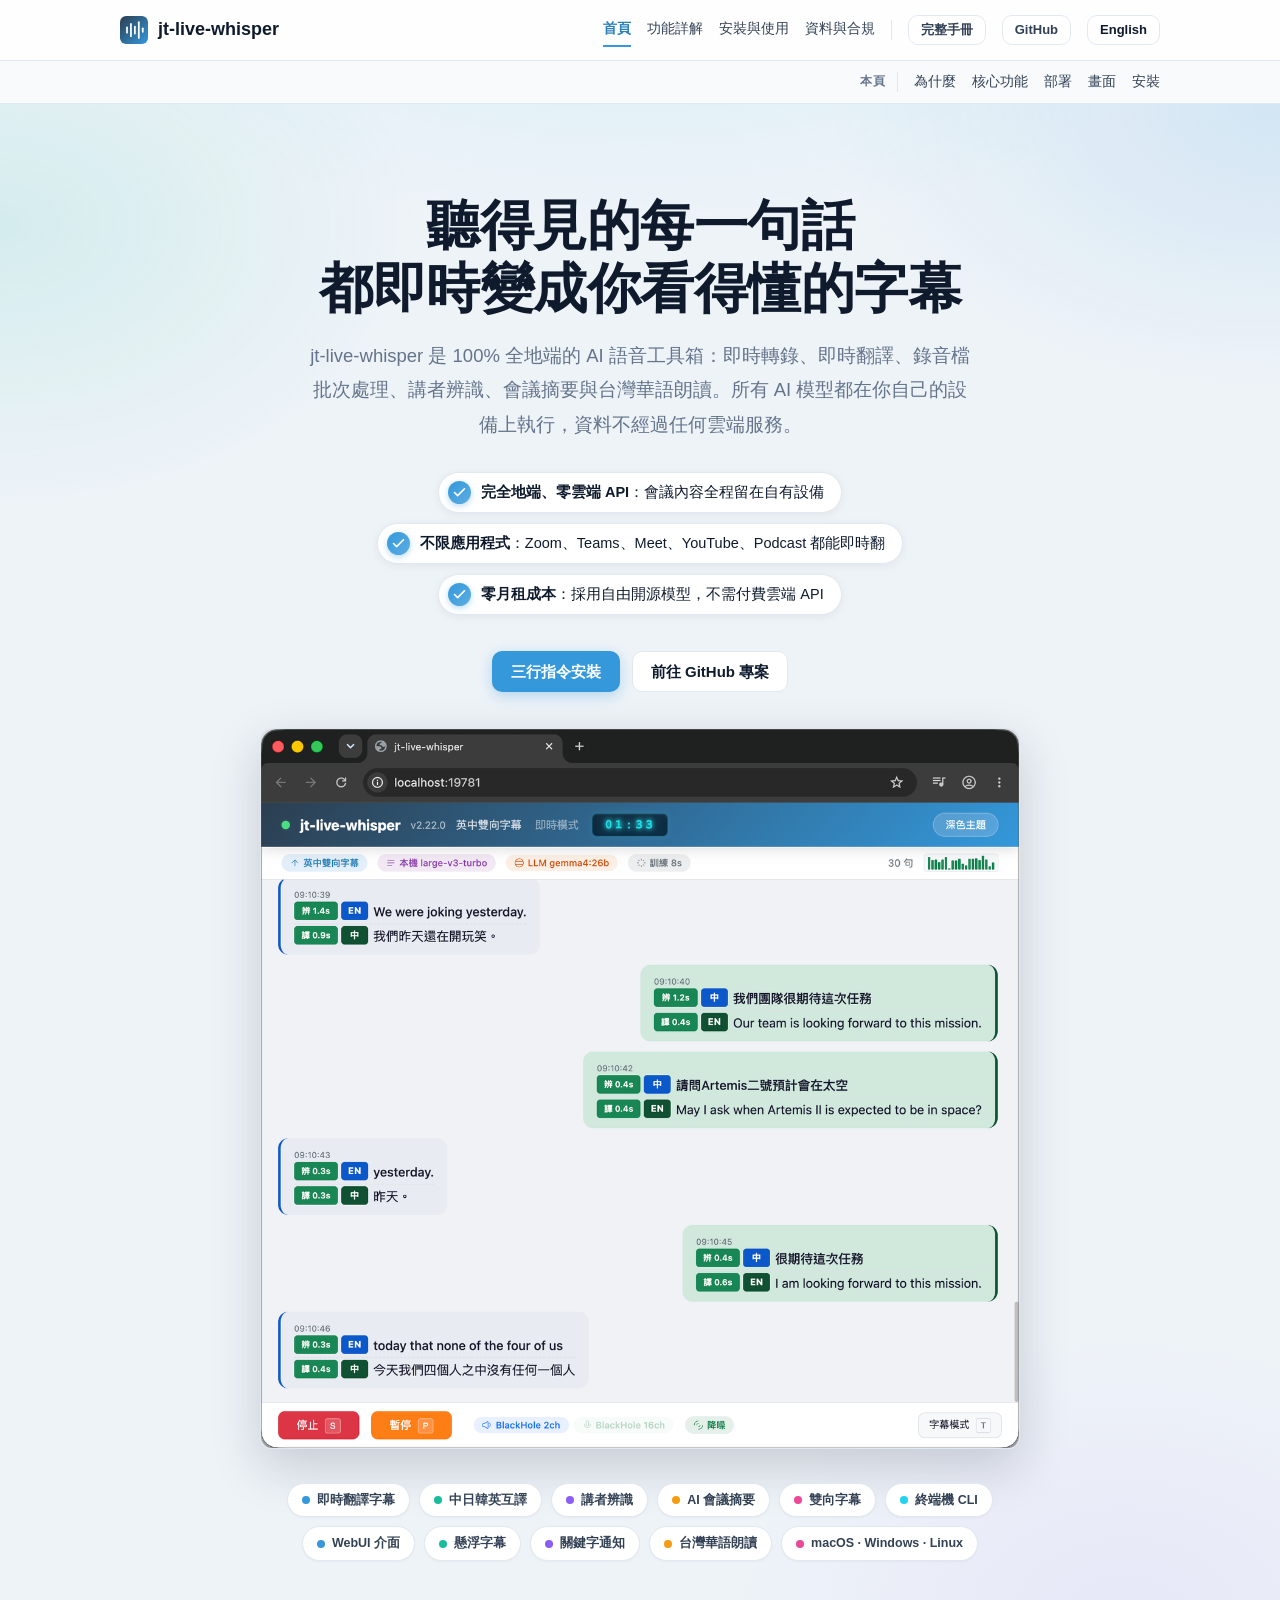
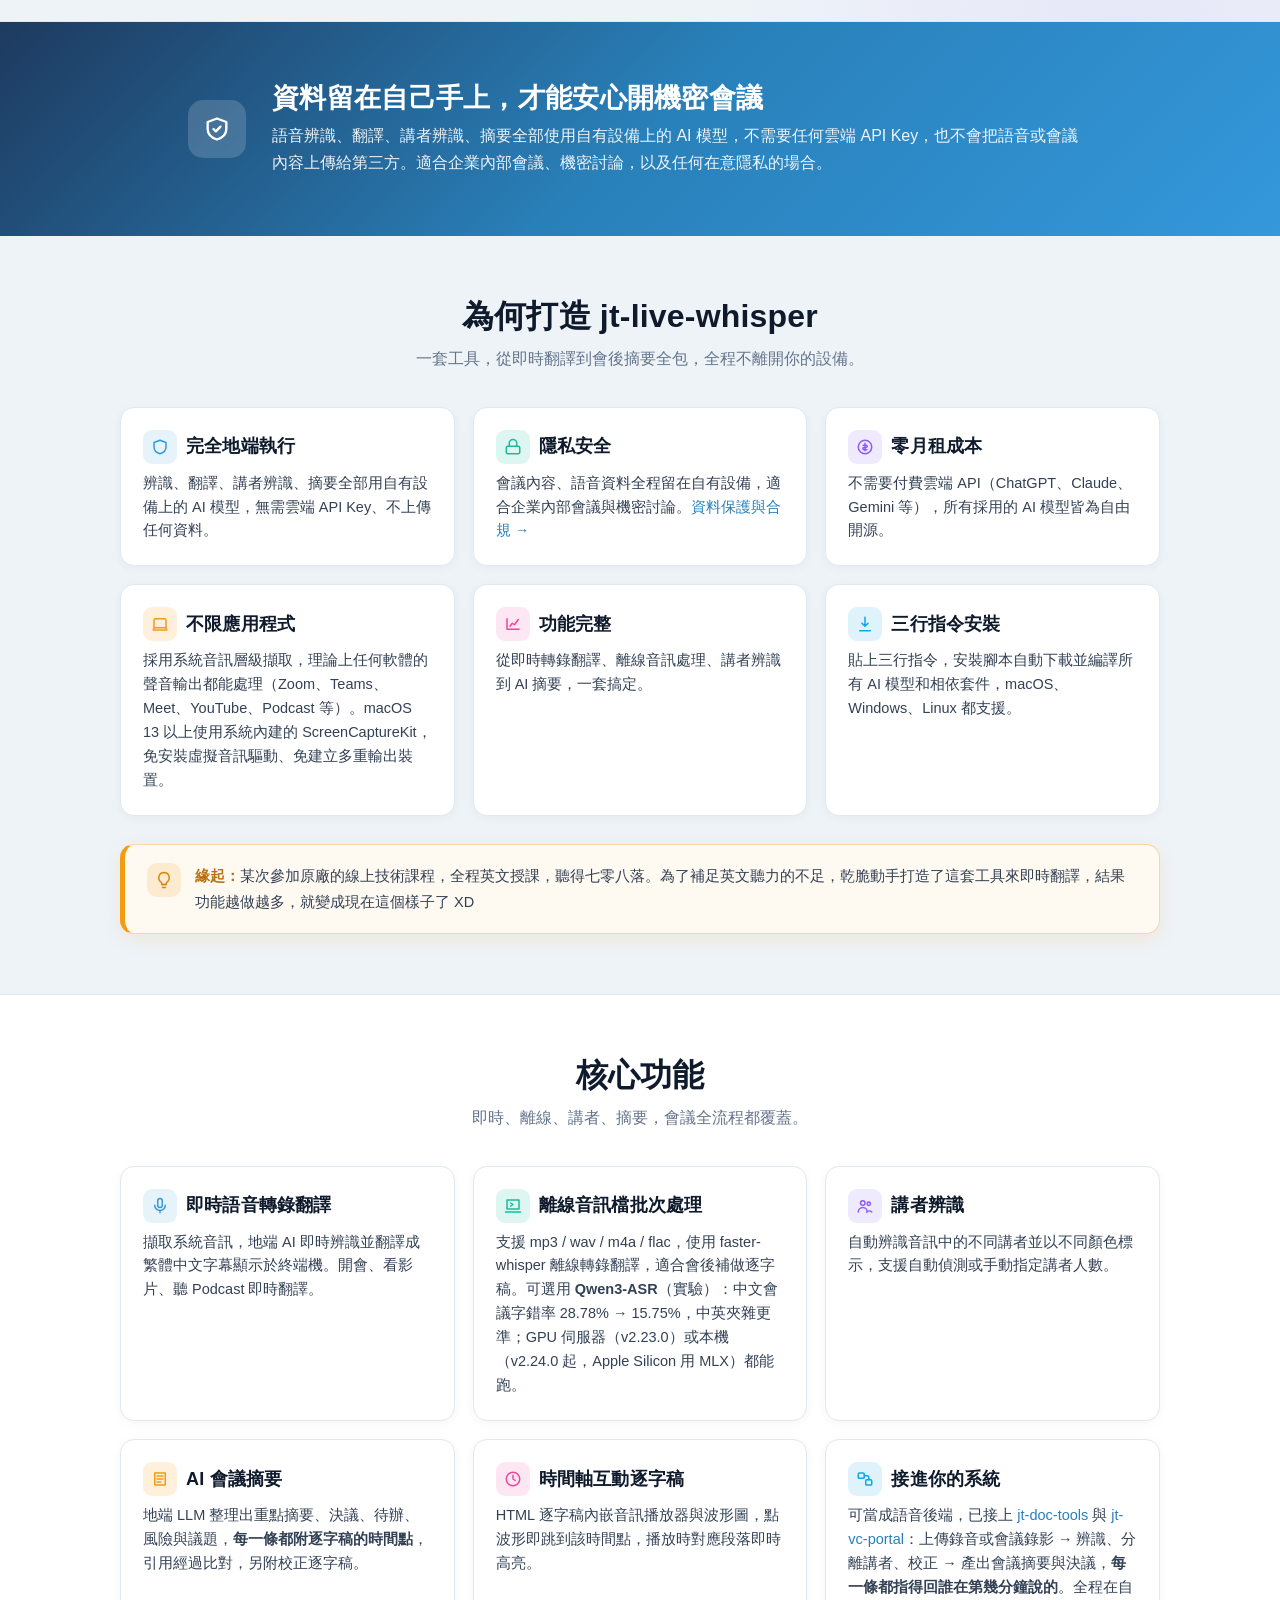
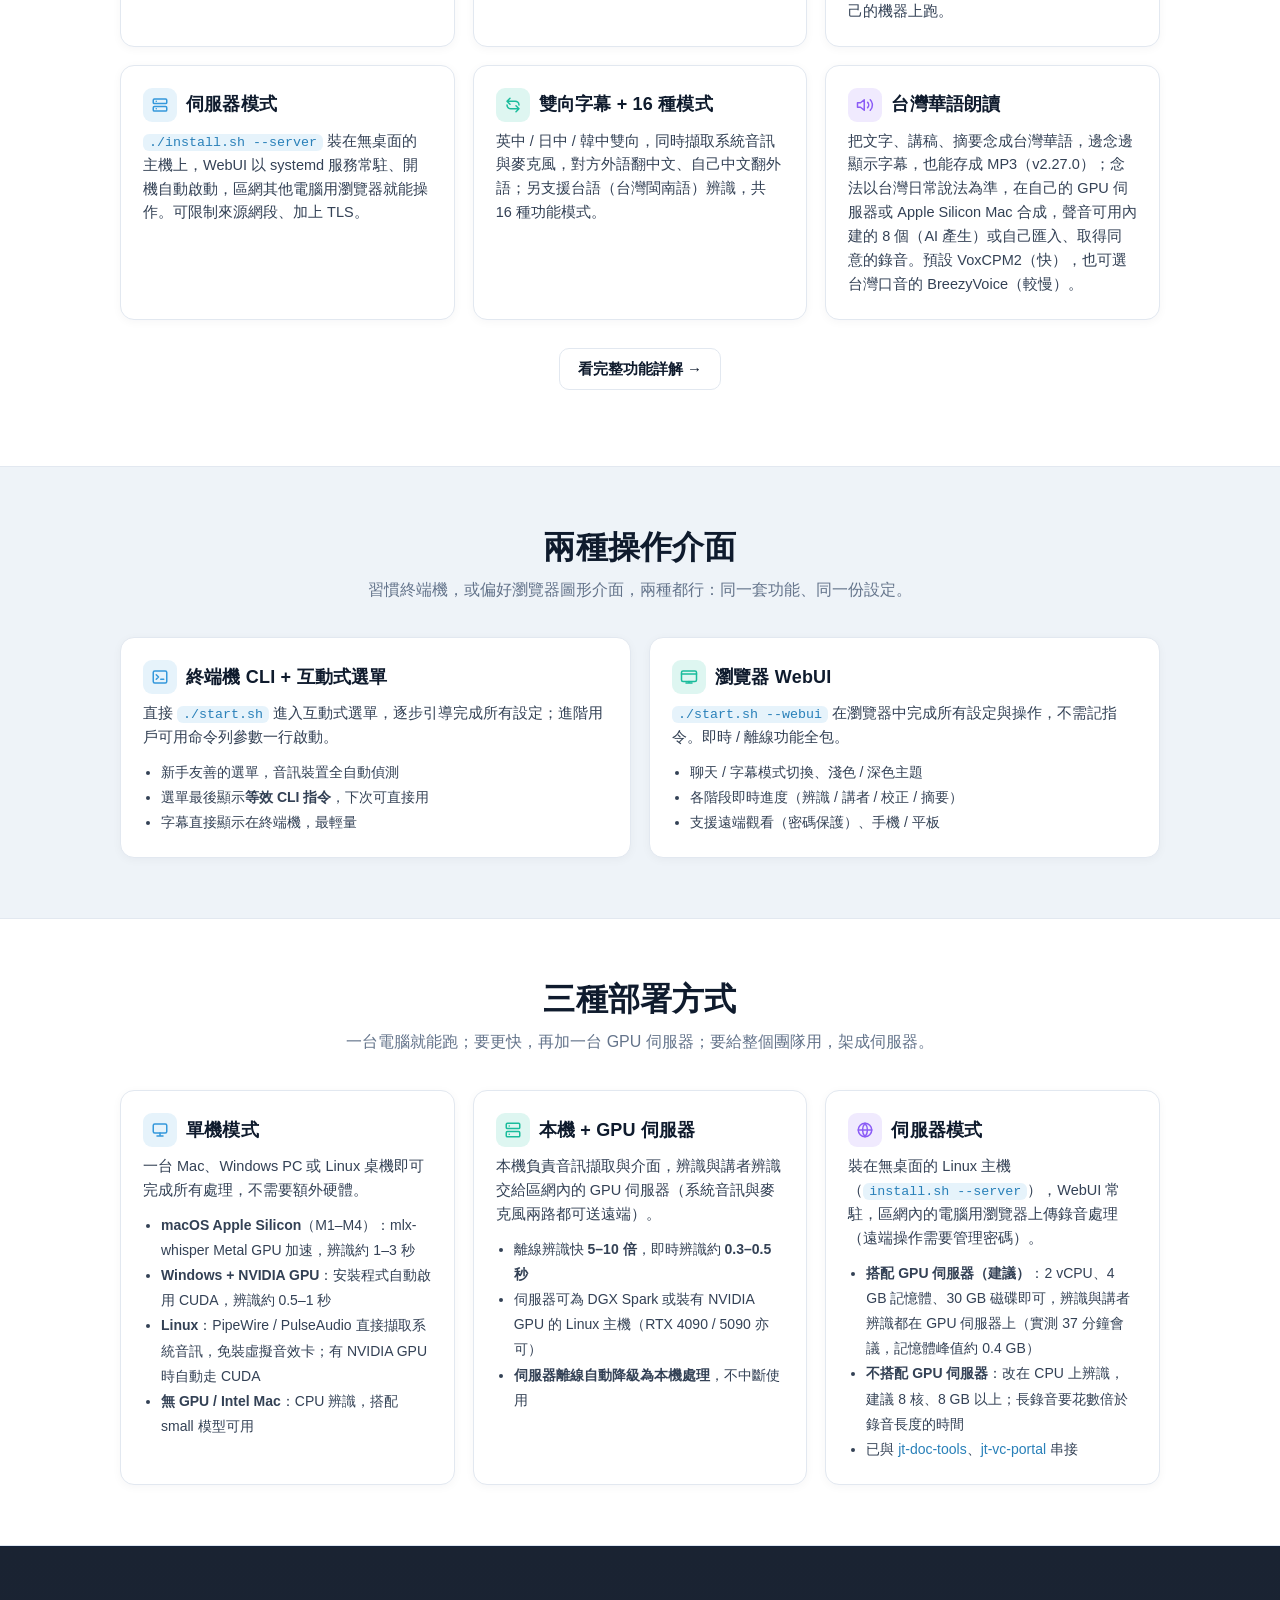
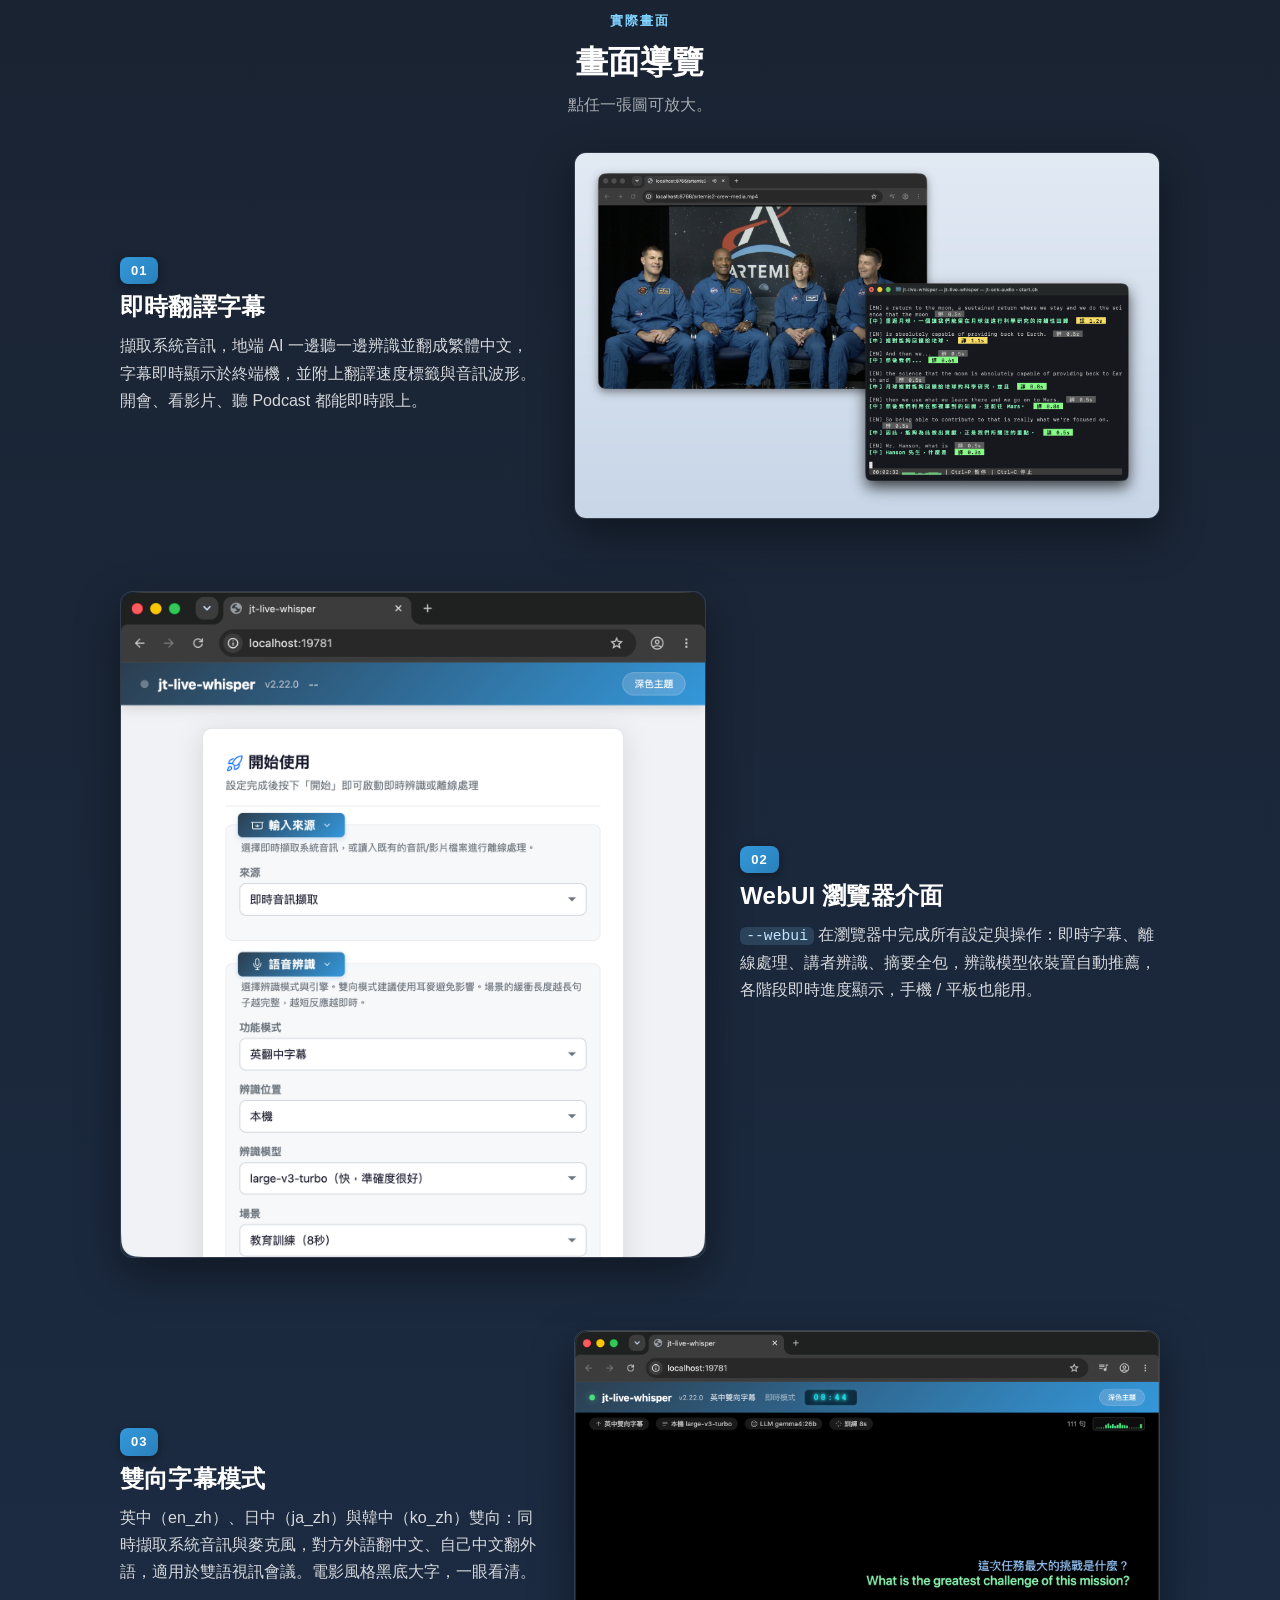
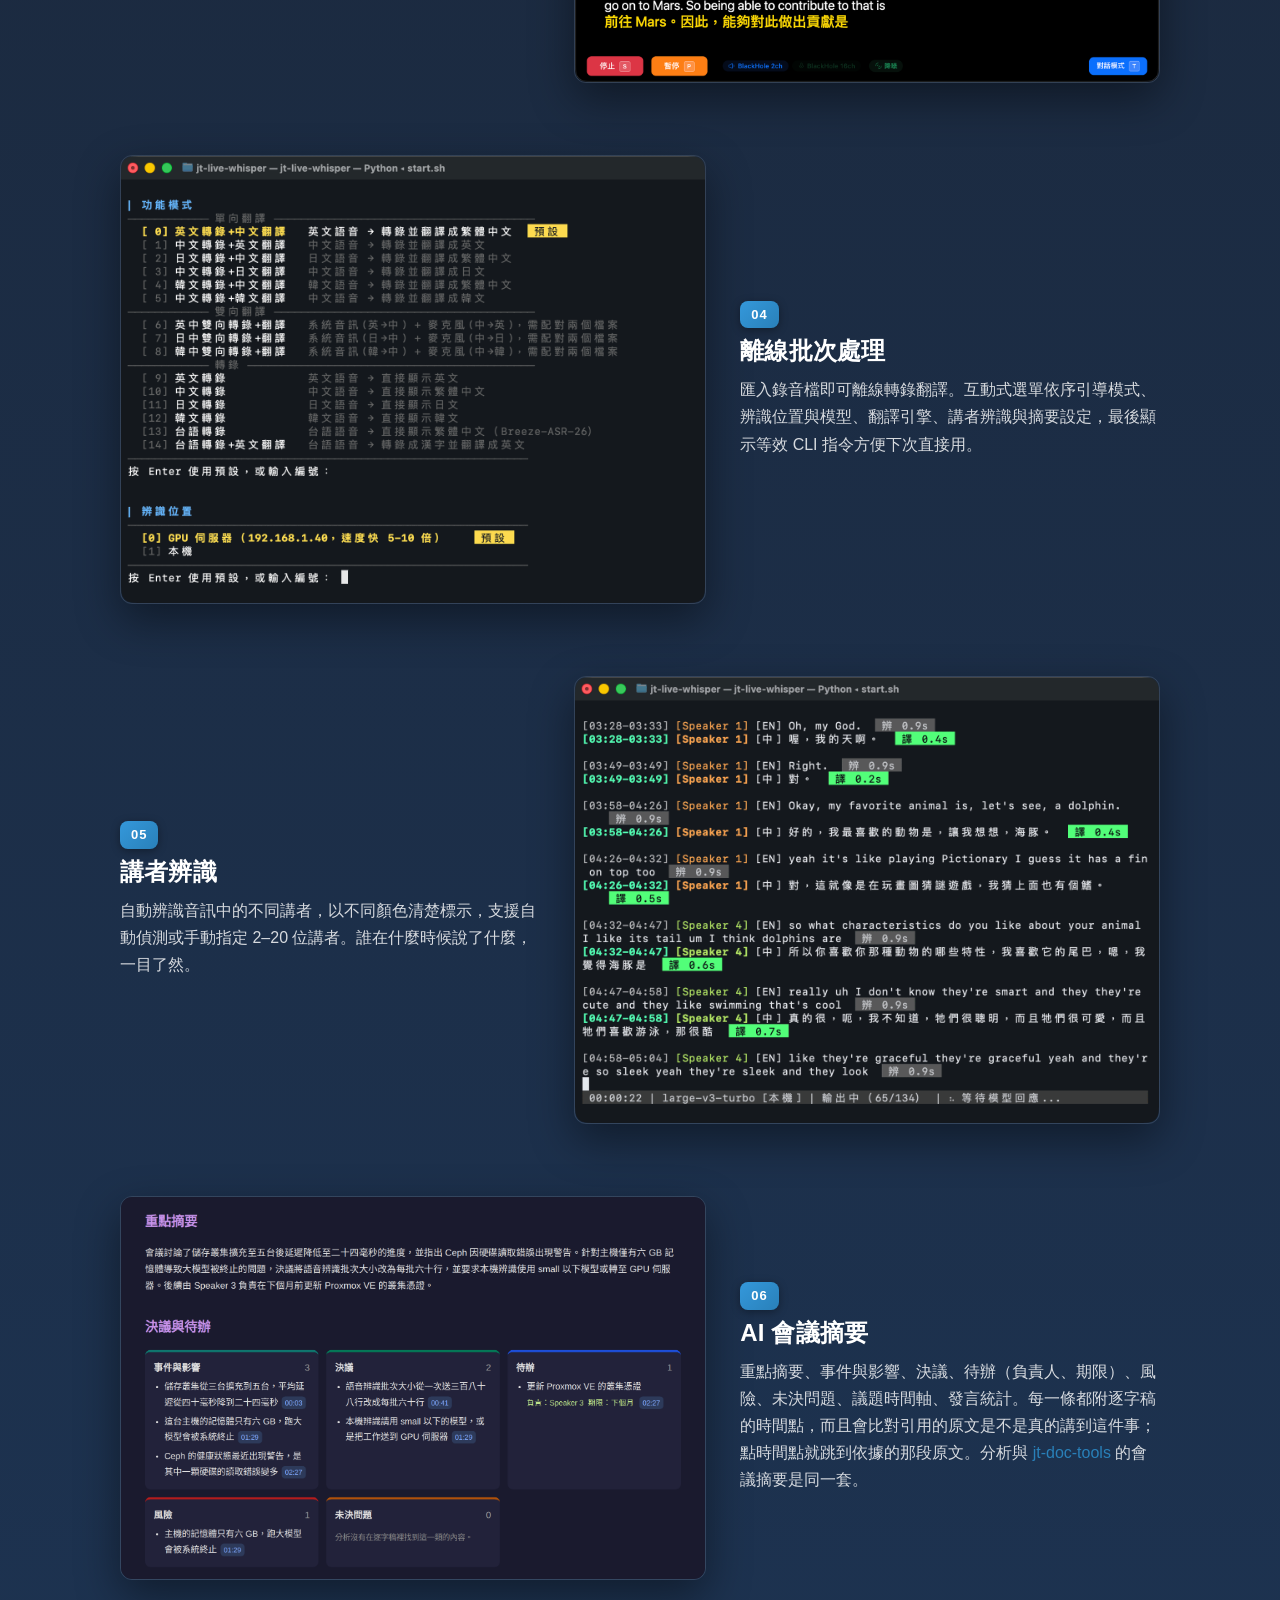
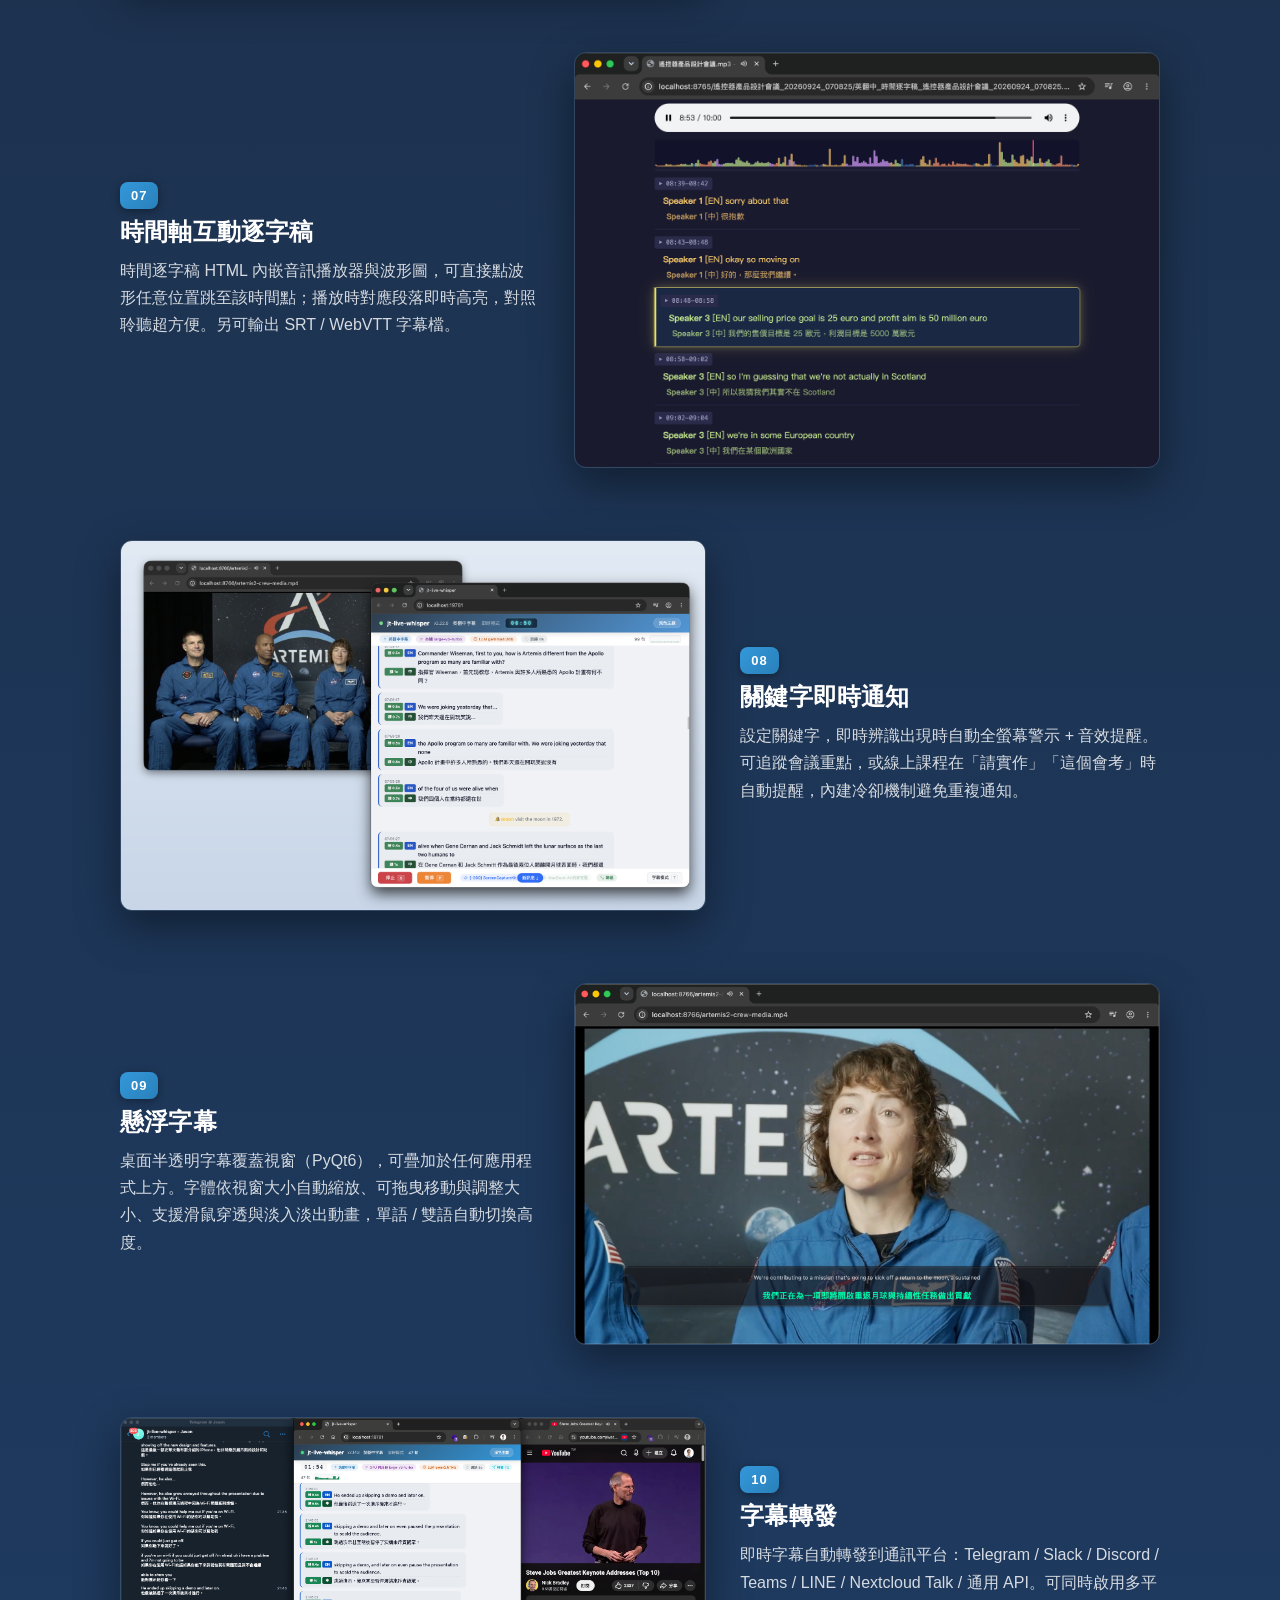
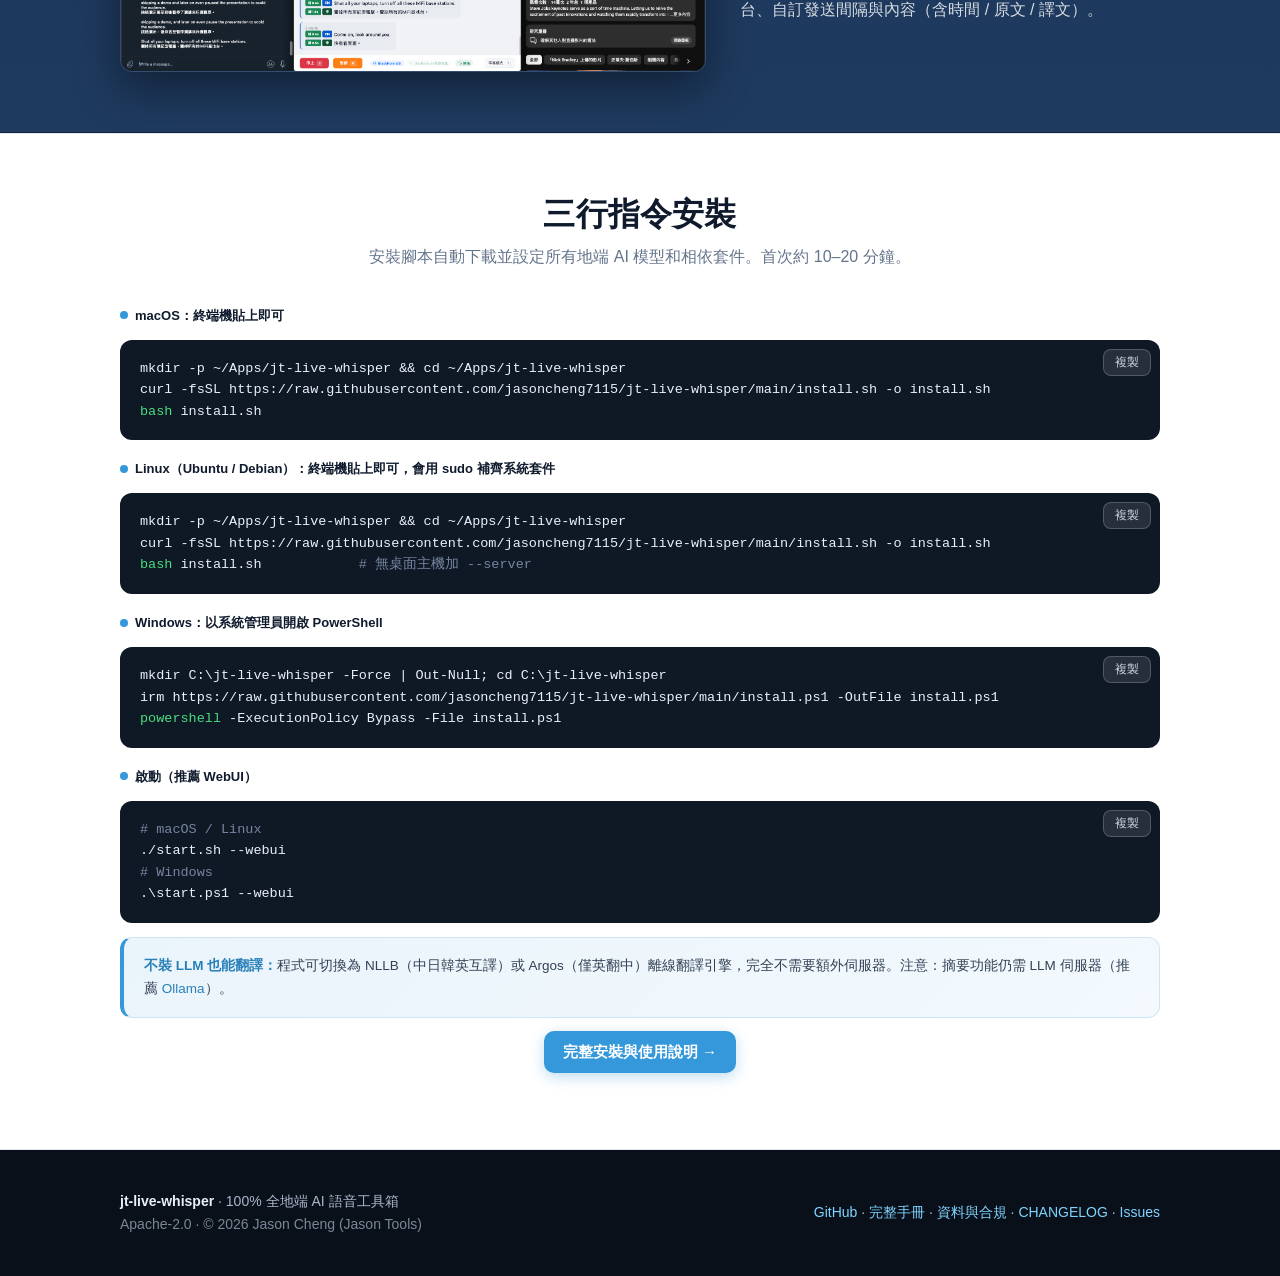
==== commit d0f1c1f1: "v2.27.0 文字轉語音：台灣華語朗讀 - WebUI「輸入來源」新增「文字內容朗讀」與「文字轉語音檔」：邊念邊顯示字幕，或直接存成 MP3／WAV；   命令列 --tts-file／--tts-" ====
--- a/docs/index.html
+++ b/docs/index.html
@@ -5,7 +5,7 @@
 <meta name="viewport" content="width=device-width, initial-scale=1.0" />
 <title>jt-live-whisper | 100% 全地端 AI 語音工具箱</title>
 <link rel="icon" type="image/svg+xml" href="favicon.svg" />
-<meta name="description" content="jt-live-whisper：100% 全地端 AI 語音工具箱。即時轉錄、即時翻譯、錄音檔批次處理、講者辨識、會議摘要，所有 AI 模型皆在自有設備上執行，資料不經過任何雲端服務。支援 macOS / Windows / Linux，可選配 GPU 伺服器加速。" />
+<meta name="description" content="jt-live-whisper：100% 全地端 AI 語音工具箱。即時轉錄、即時翻譯、錄音檔批次處理、講者辨識、會議摘要、台灣華語朗讀，所有 AI 模型皆在自有設備上執行，資料不經過任何雲端服務。支援 macOS / Windows / Linux，可選配 GPU 伺服器加速。" />
 <link rel="stylesheet" href="style.css" />
 </head>
 <body>
@@ -27,6 +27,7 @@
       <a class="nav-page" href="index.html" aria-current="page"><span class="zh">首頁</span><span class="en">Home</span></a>
       <a class="nav-page" href="features.html"><span class="zh">功能詳解</span><span class="en">Features</span></a>
       <a class="nav-page" href="usage.html"><span class="zh">安裝與使用</span><span class="en">Docs</span></a>
+      <a class="nav-page" href="compliance.html"><span class="zh">資料與合規</span><span class="en">Compliance</span></a>
       <span class="nav-sep" aria-hidden="true"></span>
       <a class="btn btn-ghost btn-sm" href="sop.html"><span class="zh">完整手冊</span><span class="en">Manual</span></a>
       <a class="btn btn-ghost btn-sm" href="https://github.com/jasoncheng7115/jt-live-whisper" target="_blank" rel="noopener">GitHub</a>
@@ -56,8 +57,8 @@
       </span>
     </h1>
     <p class="lead">
-      <span class="zh">jt-live-whisper 是 100% 全地端的 AI 語音工具箱：即時轉錄、即時翻譯、錄音檔批次處理、講者辨識與會議摘要。所有 AI 模型都在你自己的設備上執行，資料不經過任何雲端服務。</span>
-      <span class="en">jt-live-whisper is a 100% on-device AI voice toolkit: live transcription, live translation, batch audio processing, speaker diarization and meeting summaries. Every AI model runs on your own hardware; nothing ever touches the cloud.</span>
+      <span class="zh">jt-live-whisper 是 100% 全地端的 AI 語音工具箱：即時轉錄、即時翻譯、錄音檔批次處理、講者辨識、會議摘要與台灣華語朗讀。所有 AI 模型都在你自己的設備上執行，資料不經過任何雲端服務。</span>
+      <span class="en">jt-live-whisper is a 100% on-device AI voice toolkit: live transcription, live translation, batch audio processing, speaker diarization, meeting summaries and Taiwanese Mandarin text-to-speech. Every AI model runs on your own hardware; nothing ever touches the cloud.</span>
     </p>
     <ul class="hero-points">
       <li><svg viewBox="0 0 24 24" fill="none" stroke="currentColor" stroke-width="2.6" stroke-linecap="round" stroke-linejoin="round"><path d="M20 6 9 17l-5-5"/></svg>
@@ -84,6 +85,7 @@
       <span class="pill"><span class="zh">WebUI 介面</span><span class="en">Web UI</span></span>
       <span class="pill"><span class="zh">懸浮字幕</span><span class="en">Overlay subtitles</span></span>
       <span class="pill"><span class="zh">關鍵字通知</span><span class="en">Keyword alerts</span></span>
+      <span class="pill"><span class="zh">台灣華語朗讀</span><span class="en">Taiwanese Mandarin TTS</span></span>
       <span class="pill">macOS · Windows · Linux</span>
     </div>
   </div>
@@ -107,7 +109,7 @@
     </div>
     <div class="grid g3">
       <div class="card"><h3><span class="ic"><svg width="18" height="18" viewBox="0 0 24 24" fill="none" stroke="currentColor" stroke-width="2" stroke-linecap="round" stroke-linejoin="round"><path d="M12 3 4 6v6c0 5 3.4 7.5 8 9 4.6-1.5 8-4 8-9V6z"/></svg></span><span class="zh">完全地端執行</span><span class="en">Fully on-device</span></h3><p><span class="zh">辨識、翻譯、講者辨識、摘要全部用自有設備上的 AI 模型，無需雲端 API Key、不上傳任何資料。</span><span class="en">Recognition, translation, diarization and summaries all use local AI models: no cloud API key, no uploads.</span></p></div>
-      <div class="card"><h3><span class="ic"><svg width="18" height="18" viewBox="0 0 24 24" fill="none" stroke="currentColor" stroke-width="2" stroke-linecap="round" stroke-linejoin="round"><rect x="3" y="11" width="18" height="10" rx="2"/><path d="M7 11V7a5 5 0 0 1 10 0v4"/></svg></span><span class="zh">隱私安全</span><span class="en">Private &amp; secure</span></h3><p><span class="zh">會議內容、語音資料全程留在自有設備，適合企業內部會議與機密討論。</span><span class="en">Meeting content and audio stay on your machine, ideal for internal and confidential discussions.</span></p></div>
+      <div class="card"><h3><span class="ic"><svg width="18" height="18" viewBox="0 0 24 24" fill="none" stroke="currentColor" stroke-width="2" stroke-linecap="round" stroke-linejoin="round"><rect x="3" y="11" width="18" height="10" rx="2"/><path d="M7 11V7a5 5 0 0 1 10 0v4"/></svg></span><span class="zh">隱私安全</span><span class="en">Private &amp; secure</span></h3><p><span class="zh">會議內容、語音資料全程留在自有設備，適合企業內部會議與機密討論。<a href="compliance.html">資料保護與合規 →</a></span><span class="en">Meeting content and audio stay on your machine, ideal for internal and confidential discussions. <a href="compliance.html">Data protection &amp; compliance →</a></span></p></div>
       <div class="card"><h3><span class="ic"><svg width="18" height="18" viewBox="0 0 24 24" fill="none" stroke="currentColor" stroke-width="2" stroke-linecap="round" stroke-linejoin="round"><circle cx="12" cy="12" r="9"/><path d="M12 7v10M9.5 9.5h4a1.5 1.5 0 0 1 0 3h-3a1.5 1.5 0 0 0 0 3h4"/></svg></span><span class="zh">零月租成本</span><span class="en">Zero subscription</span></h3><p><span class="zh">不需要付費雲端 API（ChatGPT、Claude、Gemini 等），所有採用的 AI 模型皆為自由開源。</span><span class="en">No paid cloud APIs (ChatGPT, Claude, Gemini…); every model is free and open source.</span></p></div>
       <div class="card"><h3><span class="ic"><svg width="18" height="18" viewBox="0 0 24 24" fill="none" stroke="currentColor" stroke-width="2" stroke-linecap="round" stroke-linejoin="round"><path d="M4 17V7a2 2 0 0 1 2-2h12a2 2 0 0 1 2 2v10M4 17h16M4 17l-1 3h18l-1-3"/></svg></span><span class="zh">不限應用程式</span><span class="en">Any application</span></h3><p><span class="zh">採用系統音訊層級擷取，理論上任何軟體的聲音輸出都能處理（Zoom、Teams、Meet、YouTube、Podcast 等）。macOS 13 以上使用系統內建的 ScreenCaptureKit，免安裝虛擬音訊驅動、免建立多重輸出裝置。</span><span class="en">Captures at the system-audio level, so virtually any app's output works (Zoom, Teams, Meet, YouTube, podcasts…). On macOS 13+ it uses the built-in ScreenCaptureKit: no virtual audio driver, no Multi-Output Device.</span></p></div>
       <div class="card"><h3><span class="ic"><svg width="18" height="18" viewBox="0 0 24 24" fill="none" stroke="currentColor" stroke-width="2" stroke-linecap="round" stroke-linejoin="round"><path d="M4 19V5M4 19h16M8 15l3-4 3 2 5-7"/></svg></span><span class="zh">功能完整</span><span class="en">Complete toolkit</span></h3><p><span class="zh">從即時轉錄翻譯、離線音訊處理、講者辨識到 AI 摘要，一套搞定。</span><span class="en">From live transcription &amp; translation to offline processing, diarization and AI summaries, all in one.</span></p></div>
@@ -136,6 +138,7 @@
       <div class="card"><h3><span class="ic"><svg width="18" height="18" viewBox="0 0 24 24" fill="none" stroke="currentColor" stroke-width="2" stroke-linecap="round" stroke-linejoin="round"><rect x="3" y="4" width="8" height="7" rx="1.5"/><rect x="13" y="13" width="8" height="7" rx="1.5"/><path d="M11 7.5h4a2 2 0 0 1 2 2v3.5"/></svg></span><span class="zh">接進你的系統</span><span class="en">Integrates with your systems</span></h3><p><span class="zh">可當成語音後端，已接上 <a href="https://jasoncheng7115.github.io/jt-doc-tools/" target="_blank" rel="noopener">jt-doc-tools</a> 與 <a href="https://jasoncheng7115.github.io/jt-vc-portal/" target="_blank" rel="noopener">jt-vc-portal</a>：上傳錄音或會議錄影 → 辨識、分離講者、校正 → 產出會議摘要與決議，<b>每一條都指得回誰在第幾分鐘說的</b>。全程在自己的機器上跑。</span><span class="en">Use it as a speech backend: already wired into <a href="https://jasoncheng7115.github.io/jt-doc-tools/" target="_blank" rel="noopener">jt-doc-tools</a> and <a href="https://jasoncheng7115.github.io/jt-vc-portal/" target="_blank" rel="noopener">jt-vc-portal</a>: upload a recording or meeting video → transcribe, separate speakers, correct → summaries and decisions, <b>each citing who said it and when</b>. All on your own hardware.</span></p></div>
       <div class="card"><h3><span class="ic"><svg width="18" height="18" viewBox="0 0 24 24" fill="none" stroke="currentColor" stroke-width="2" stroke-linecap="round" stroke-linejoin="round"><rect x="3" y="4" width="18" height="6" rx="1.5"/><rect x="3" y="14" width="18" height="6" rx="1.5"/><path d="M7 7h.01M7 17h.01"/></svg></span><span class="zh">伺服器模式</span><span class="en">Server mode</span></h3><p><span class="zh"><code>./install.sh --server</code> 裝在無桌面的主機上，WebUI 以 systemd 服務常駐、開機自動啟動，區網其他電腦用瀏覽器就能操作。可限制來源網段、加上 TLS。</span><span class="en"><code>./install.sh --server</code> installs on a headless box; the Web UI runs as a systemd service on boot and anyone on the LAN can drive it from a browser. Source ranges and TLS are configurable.</span></p></div>
       <div class="card"><h3><span class="ic"><svg width="18" height="18" viewBox="0 0 24 24" fill="none" stroke="currentColor" stroke-width="2" stroke-linecap="round" stroke-linejoin="round"><path d="M8 3 4 7l4 4M16 21l4-4-4-4M4 7h11a5 5 0 0 1 5 5M20 17H9a5 5 0 0 1-5-5"/></svg></span><span class="zh">雙向字幕 + 16 種模式</span><span class="en">Bidirectional &amp; 16 modes</span></h3><p><span class="zh">英中 / 日中 / 韓中雙向，同時擷取系統音訊與麥克風，對方外語翻中文、自己中文翻外語；另支援台語（台灣閩南語）辨識，共 16 種功能模式。</span><span class="en">EN↔ZH / JA↔ZH / KO↔ZH bidirectional from system audio + mic, plus Taiwanese Hokkien ASR; 16 modes in total.</span></p></div>
+      <div class="card"><h3><span class="ic"><svg width="18" height="18" viewBox="0 0 24 24" fill="none" stroke="currentColor" stroke-width="2" stroke-linecap="round" stroke-linejoin="round"><path d="M11 5 6 9H2v6h4l5 4V5z"/><path d="M15.5 8.5a5 5 0 0 1 0 7M19 5a10 10 0 0 1 0 14"/></svg></span><span class="zh">台灣華語朗讀</span><span class="en">Taiwanese Mandarin TTS</span></h3><p><span class="zh">把文字、講稿、摘要念成台灣華語，邊念邊顯示字幕，也能存成 MP3（v2.27.0）；念法以台灣日常說法為準，在自己的 GPU 伺服器或 Apple Silicon Mac 合成，聲音可用內建的 8 個（AI 產生）或自己匯入、取得同意的錄音。預設 VoxCPM2（快），也可選台灣口音的 BreezyVoice（較慢）。</span><span class="en">Read text, scripts and summaries aloud in Taiwanese Mandarin with live subtitles, or save them as MP3 (v2.27.0); readings follow everyday Taiwanese usage, synthesized on your own GPU server or Apple Silicon Mac in one of 8 built-in AI-generated voices or a consented voice you import. VoxCPM2 by default (fast), or BreezyVoice for a native Taiwanese accent (slower).</span></p></div>
     </div>
     <p style="text-align:center;margin-top:28px"><a class="btn btn-ghost" href="features.html"><span class="zh">看完整功能詳解 →</span><span class="en">See all features →</span></a></p>
   </div>
@@ -339,6 +342,7 @@
     <div>
       <a href="https://github.com/jasoncheng7115/jt-live-whisper" target="_blank" rel="noopener">GitHub</a> ·
       <a href="sop.html"><span class="zh">完整手冊</span><span class="en">Manual</span></a> ·
+      <a href="compliance.html"><span class="zh">資料與合規</span><span class="en">Compliance</span></a> ·
       <a href="https://github.com/jasoncheng7115/jt-live-whisper/blob/main/CHANGELOG.md" target="_blank" rel="noopener">CHANGELOG</a> ·
       <a href="https://github.com/jasoncheng7115/jt-live-whisper/issues" target="_blank" rel="noopener">Issues</a>
     </div>
--- a/docs/style.css
+++ b/docs/style.css
@@ -114,6 +114,9 @@
 .card:hover{box-shadow:0 8px 24px rgba(15,23,42,.09);transform:translateY(-2px)}
 .card h3{font-size:18px;margin:0 0 8px;display:flex;align-items:center;gap:9px}
 .card p{margin:0;font-size:14.5px;color:var(--body)}
+.ck{margin:0;padding:0 0 0 1.15em;font-size:14.5px;color:var(--body);line-height:1.7}
+.ck li{margin:5px 0}
+.ck li::marker{color:var(--blue)}
 .ic{width:34px;height:34px;border-radius:9px;display:inline-grid;place-items:center;flex:0 0 auto;color:var(--blue);background:rgba(52,152,219,.12)}
 .badge{width:34px;height:34px;border-radius:9px;display:inline-grid;place-items:center;font-weight:800;color:#fff;background:linear-gradient(135deg,var(--blue),var(--teal));flex:0 0 auto}
 .grid .card:nth-child(6n+2) .ic{color:#1abc9c;background:rgba(26,188,156,.14)}
@@ -283,6 +286,17 @@
 .fl-cite{stroke:var(--amber);stroke-dasharray:6 5}
 .fl-head-cite{fill:var(--amber)}
 .fl-cite-t{font-size:13px;font-weight:700;fill:#b9770e}
+/* 資料與合規頁的資料流向圖（tools/site_compliance.py 產生） */
+.cp-lan{fill:#eef5fc;stroke:var(--blue);stroke-width:1.5}
+.cp-node{fill:#fff;stroke:var(--blue);stroke-width:1.8}
+.cp-onode{fill:#fff;stroke:#cbd5e1;stroke-width:1.5}
+.cp-no{font-size:12.5px;font-weight:700;fill:#c0392b}
+.cp-maybe{font-size:12.5px;font-weight:700;fill:#b9770e}
+.cp-in{font-size:12.5px;font-weight:700;fill:#1e8449}
+.cp-no-line{stroke:#c0392b;stroke-dasharray:6 5}
+.cp-maybe-line{stroke:var(--amber);stroke-dasharray:6 5}
+.cp-in-line{stroke:#27ae60}
+.cp-h{fill:#94a3b8}.cp-h-no{fill:#c0392b}.cp-h-maybe{fill:var(--amber)}.cp-h-in{fill:#27ae60}
 /* 首頁招牌標題輪播：四句疊在同一格，高度取最高的一句，切換時版面不跳動 */
 .rot-set{display:grid}
 .rot-item{grid-area:1/1;opacity:0;transform:translateY(10px);transition:opacity .6s ease,transform .6s ease;pointer-events:none}
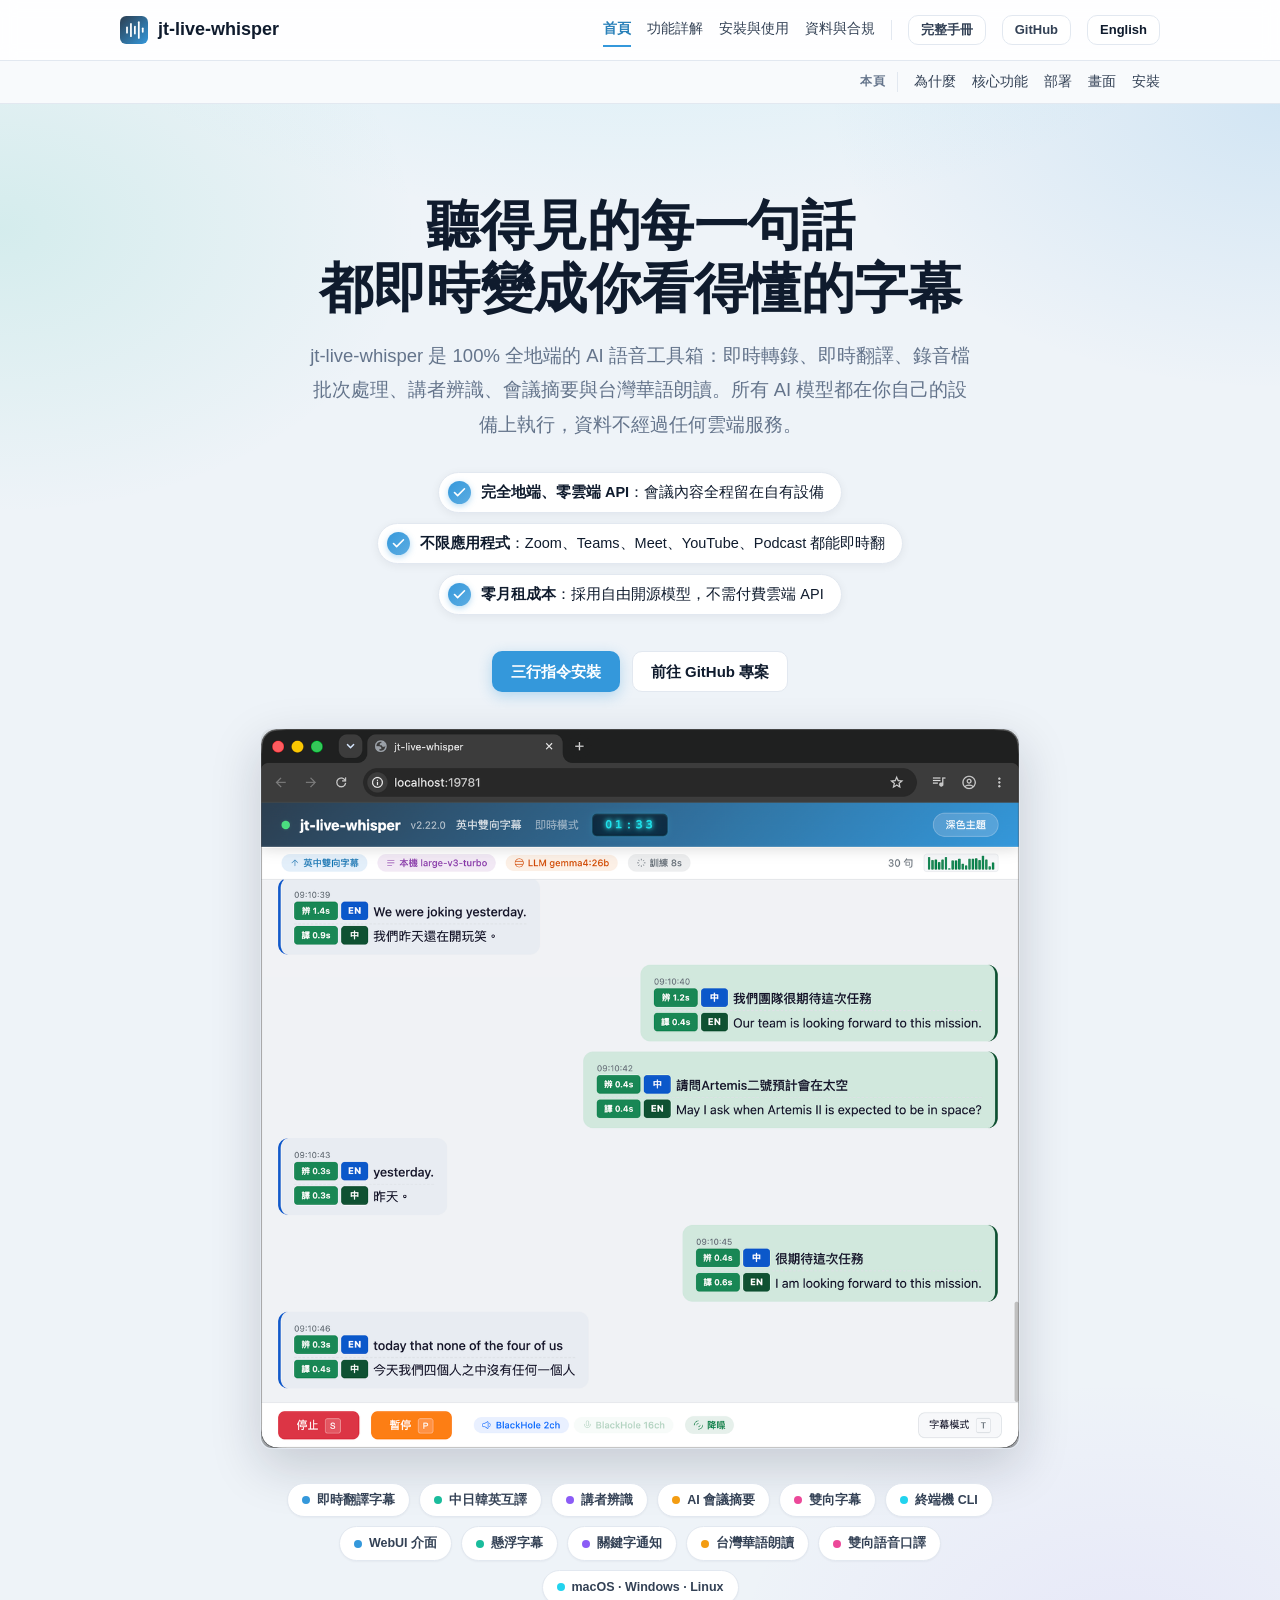
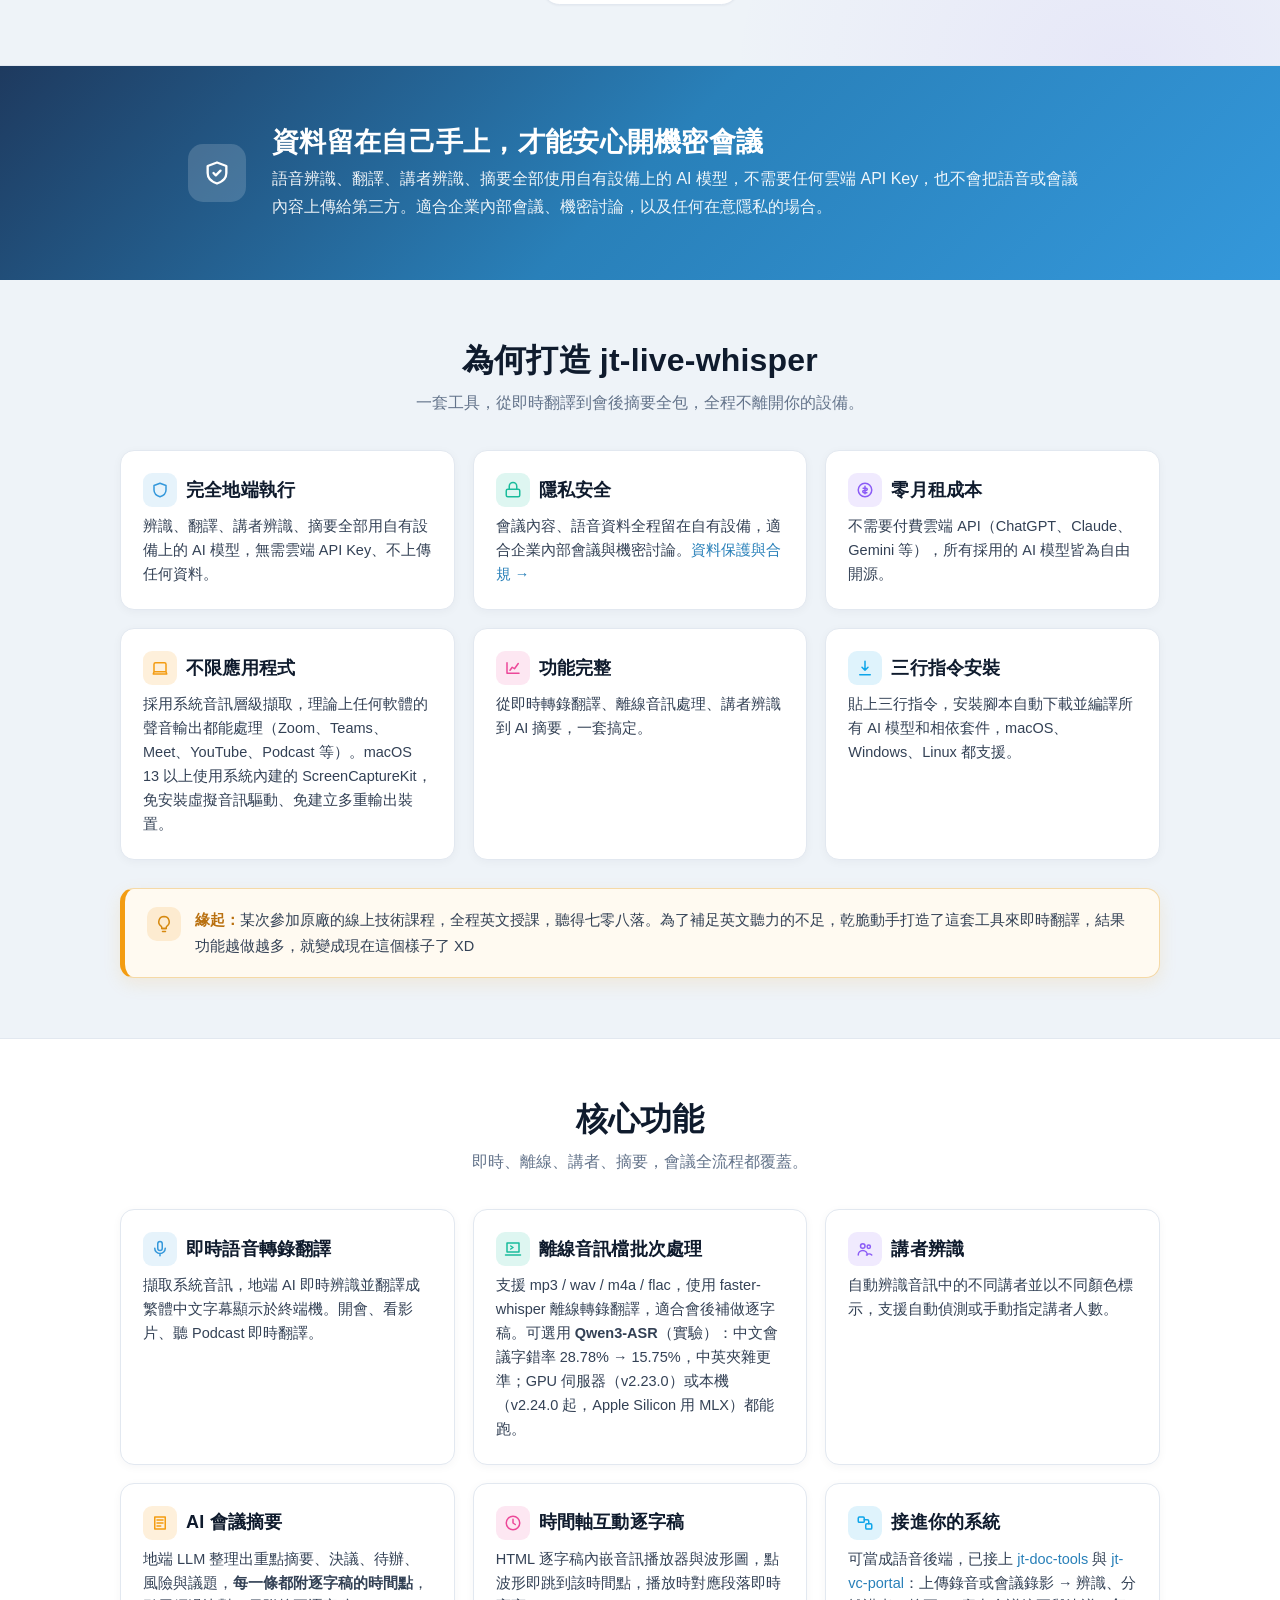
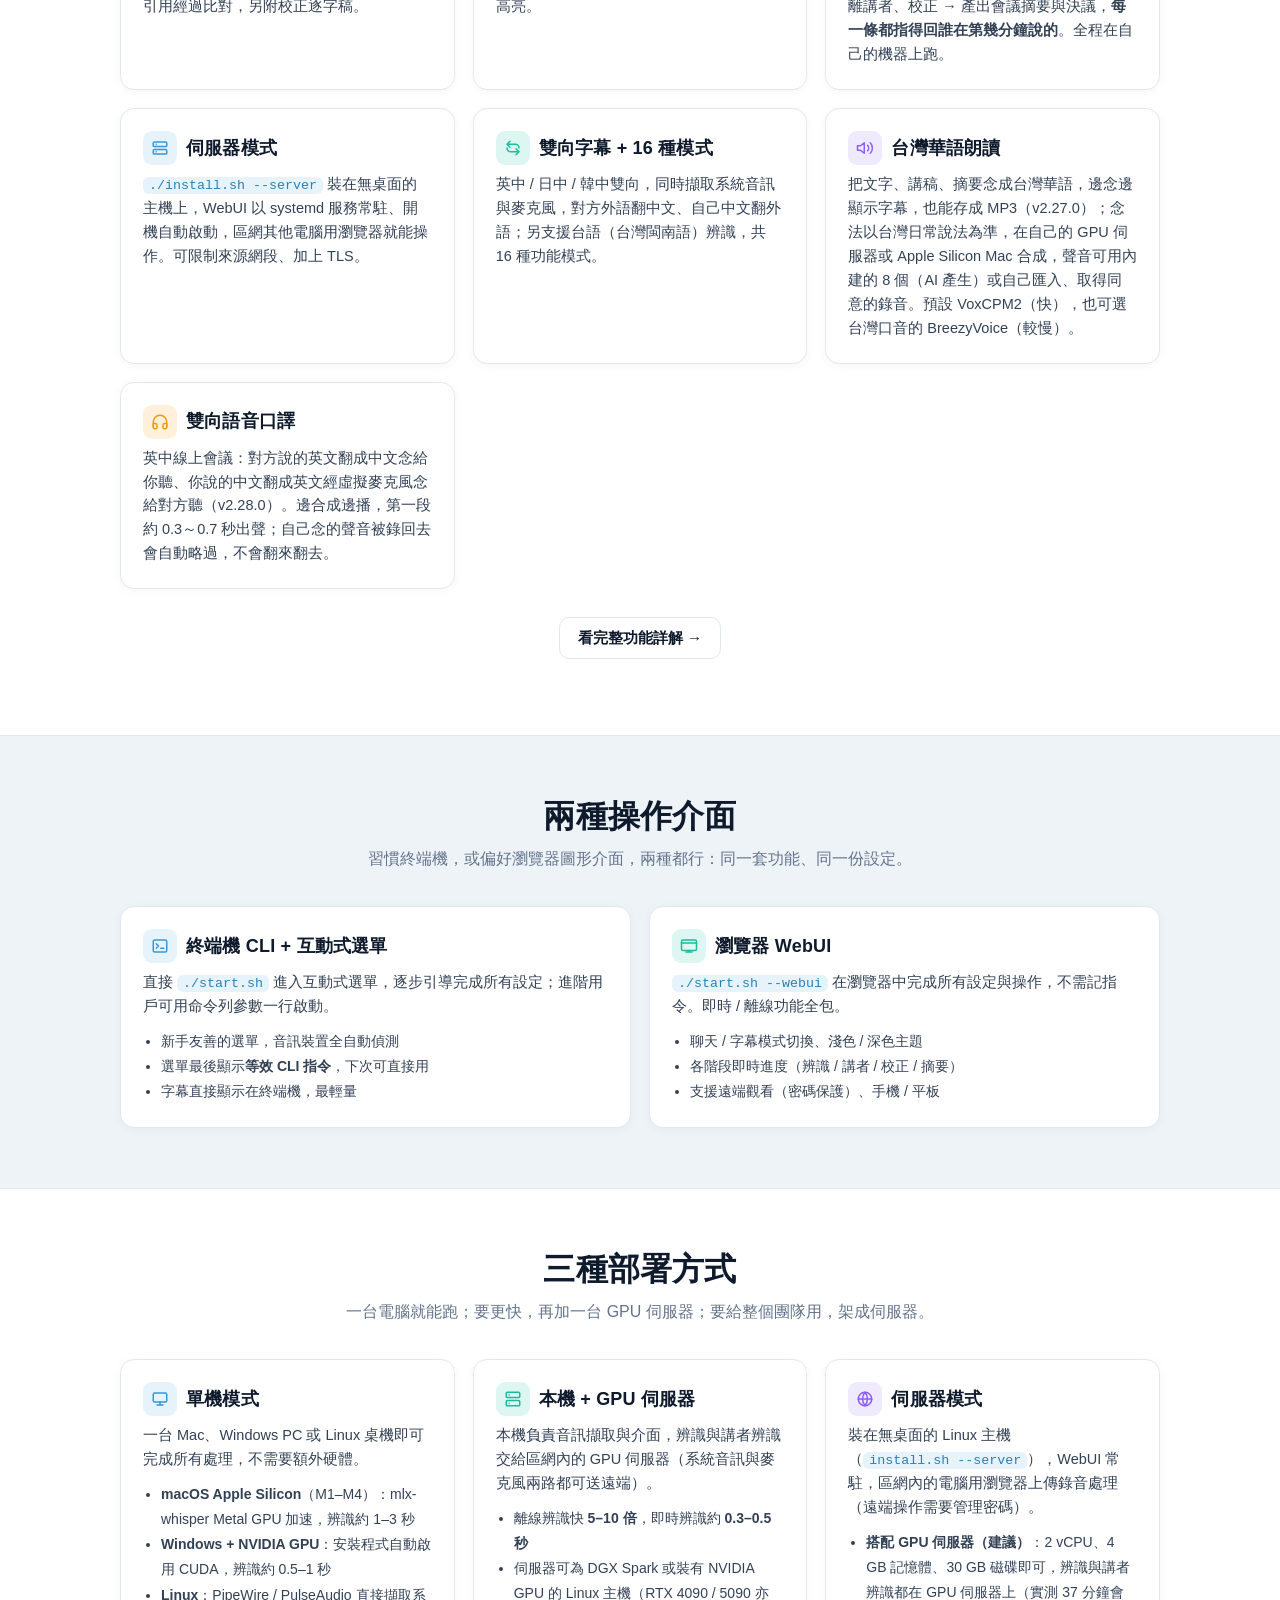
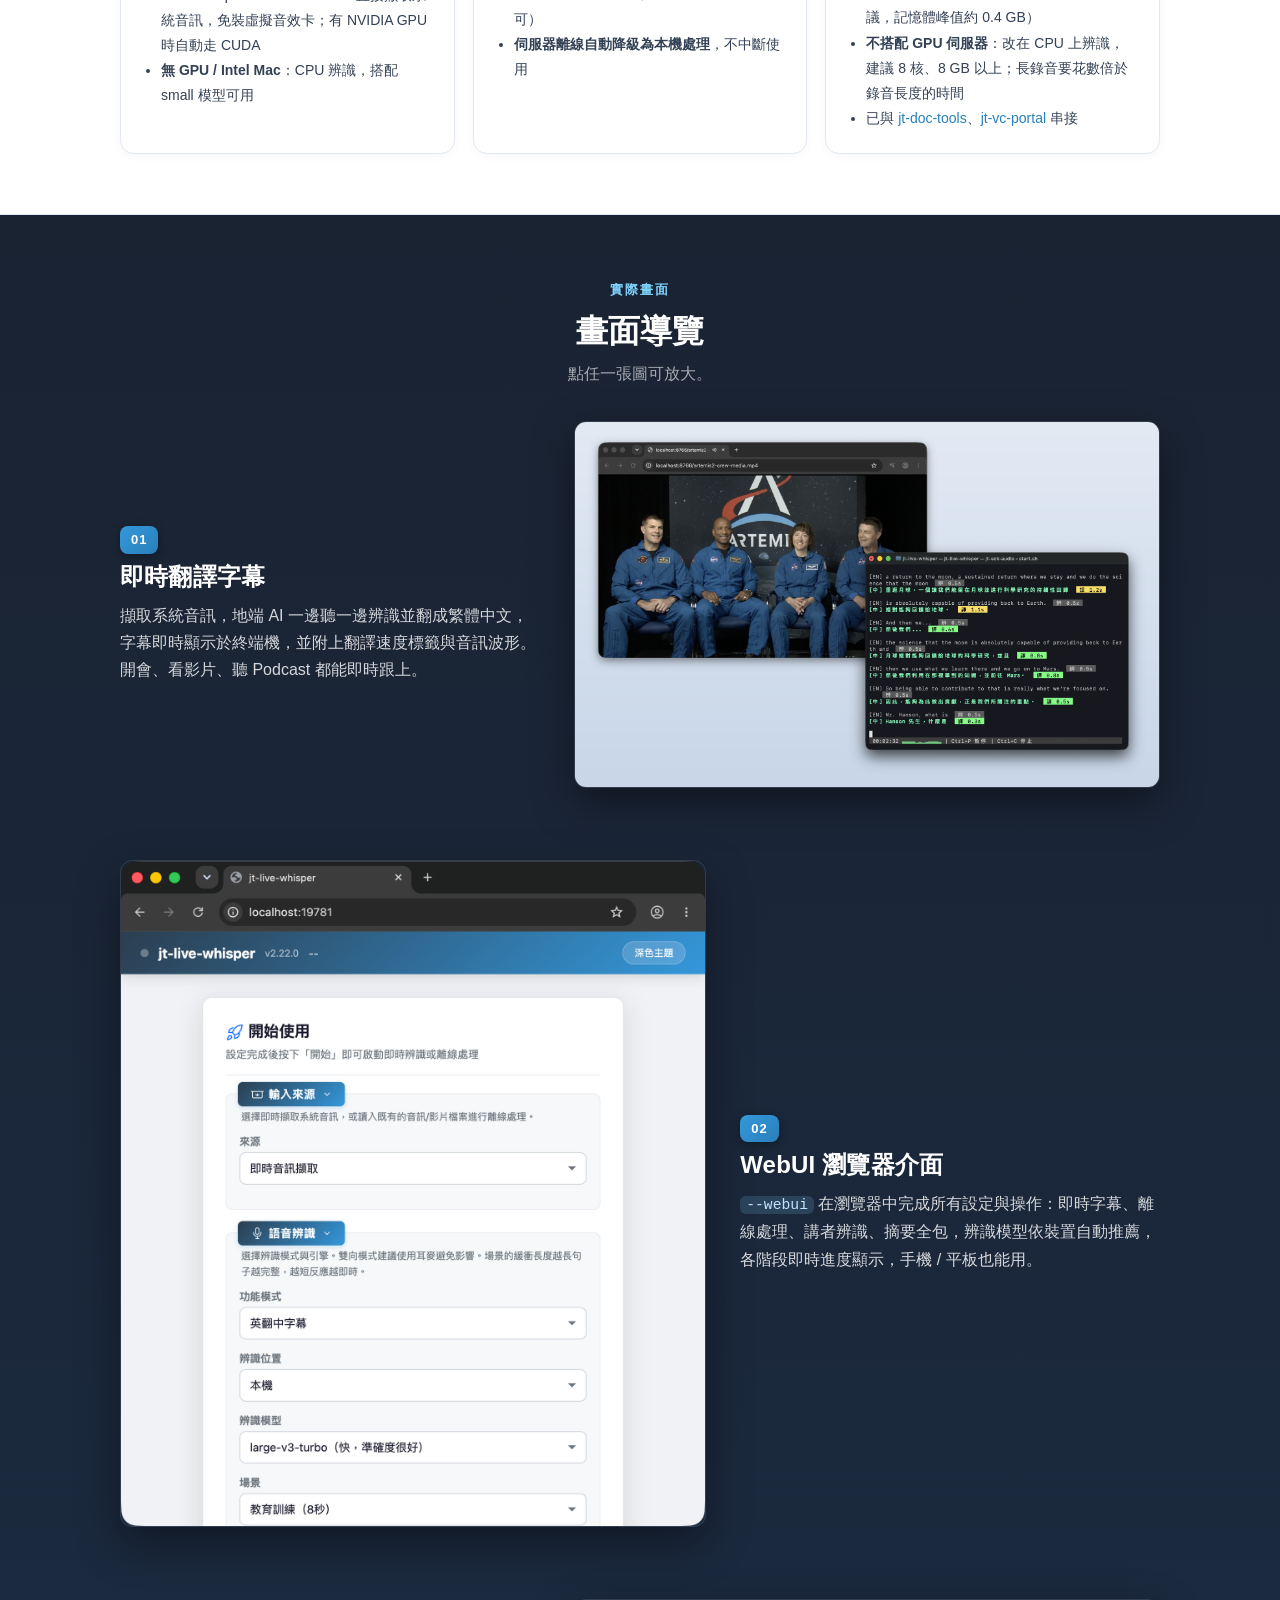
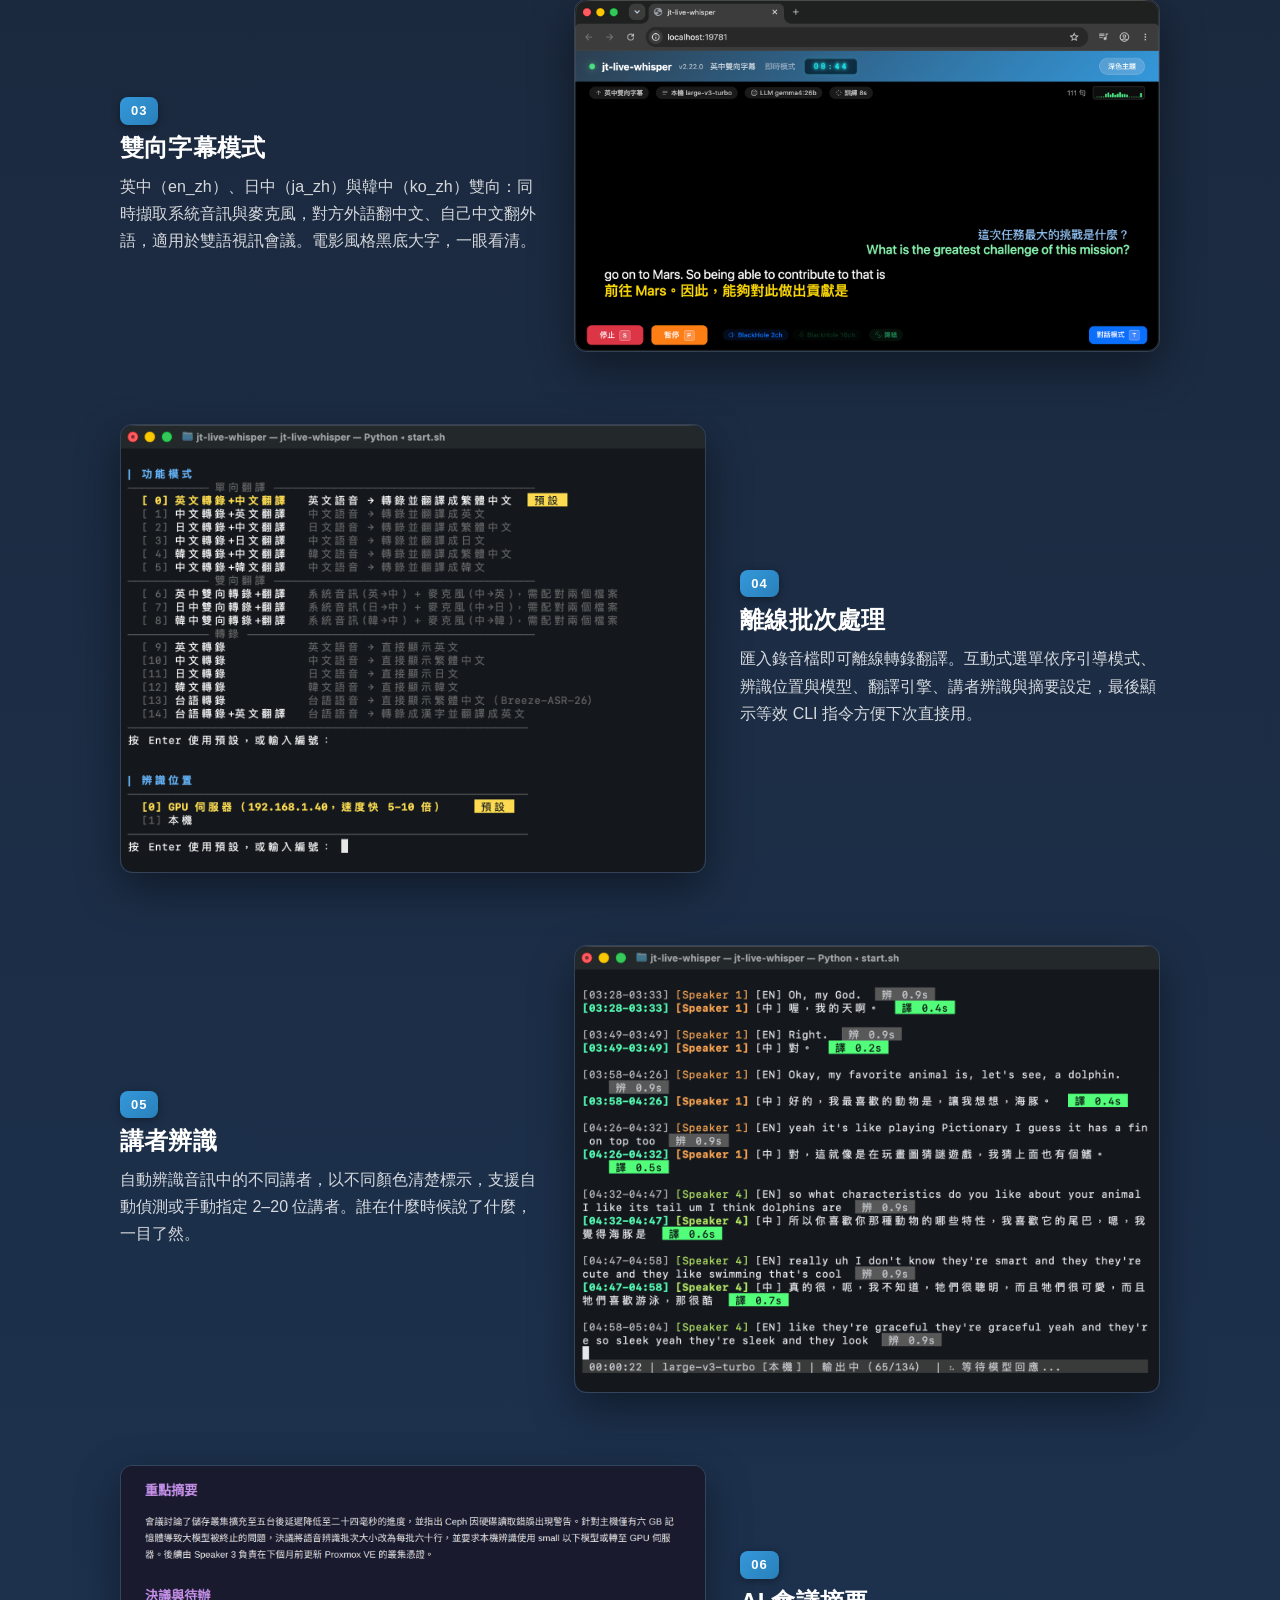
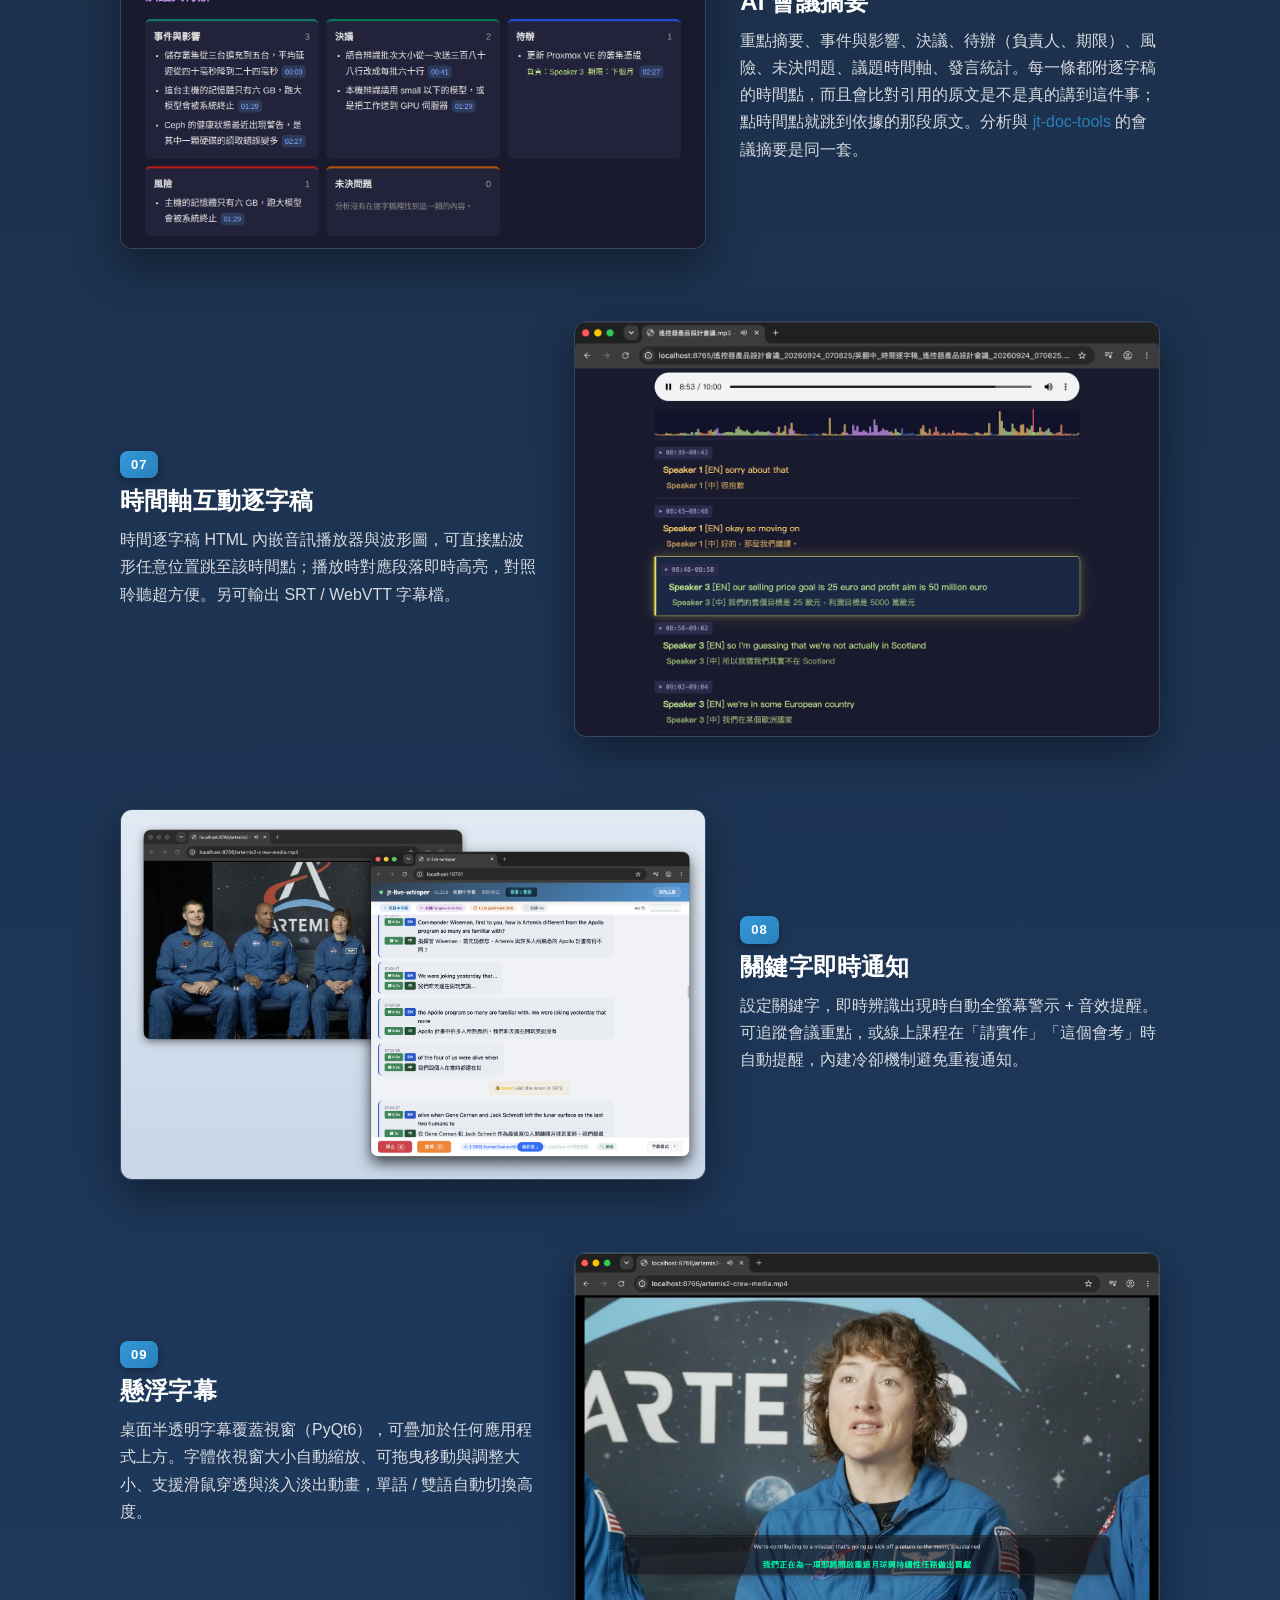
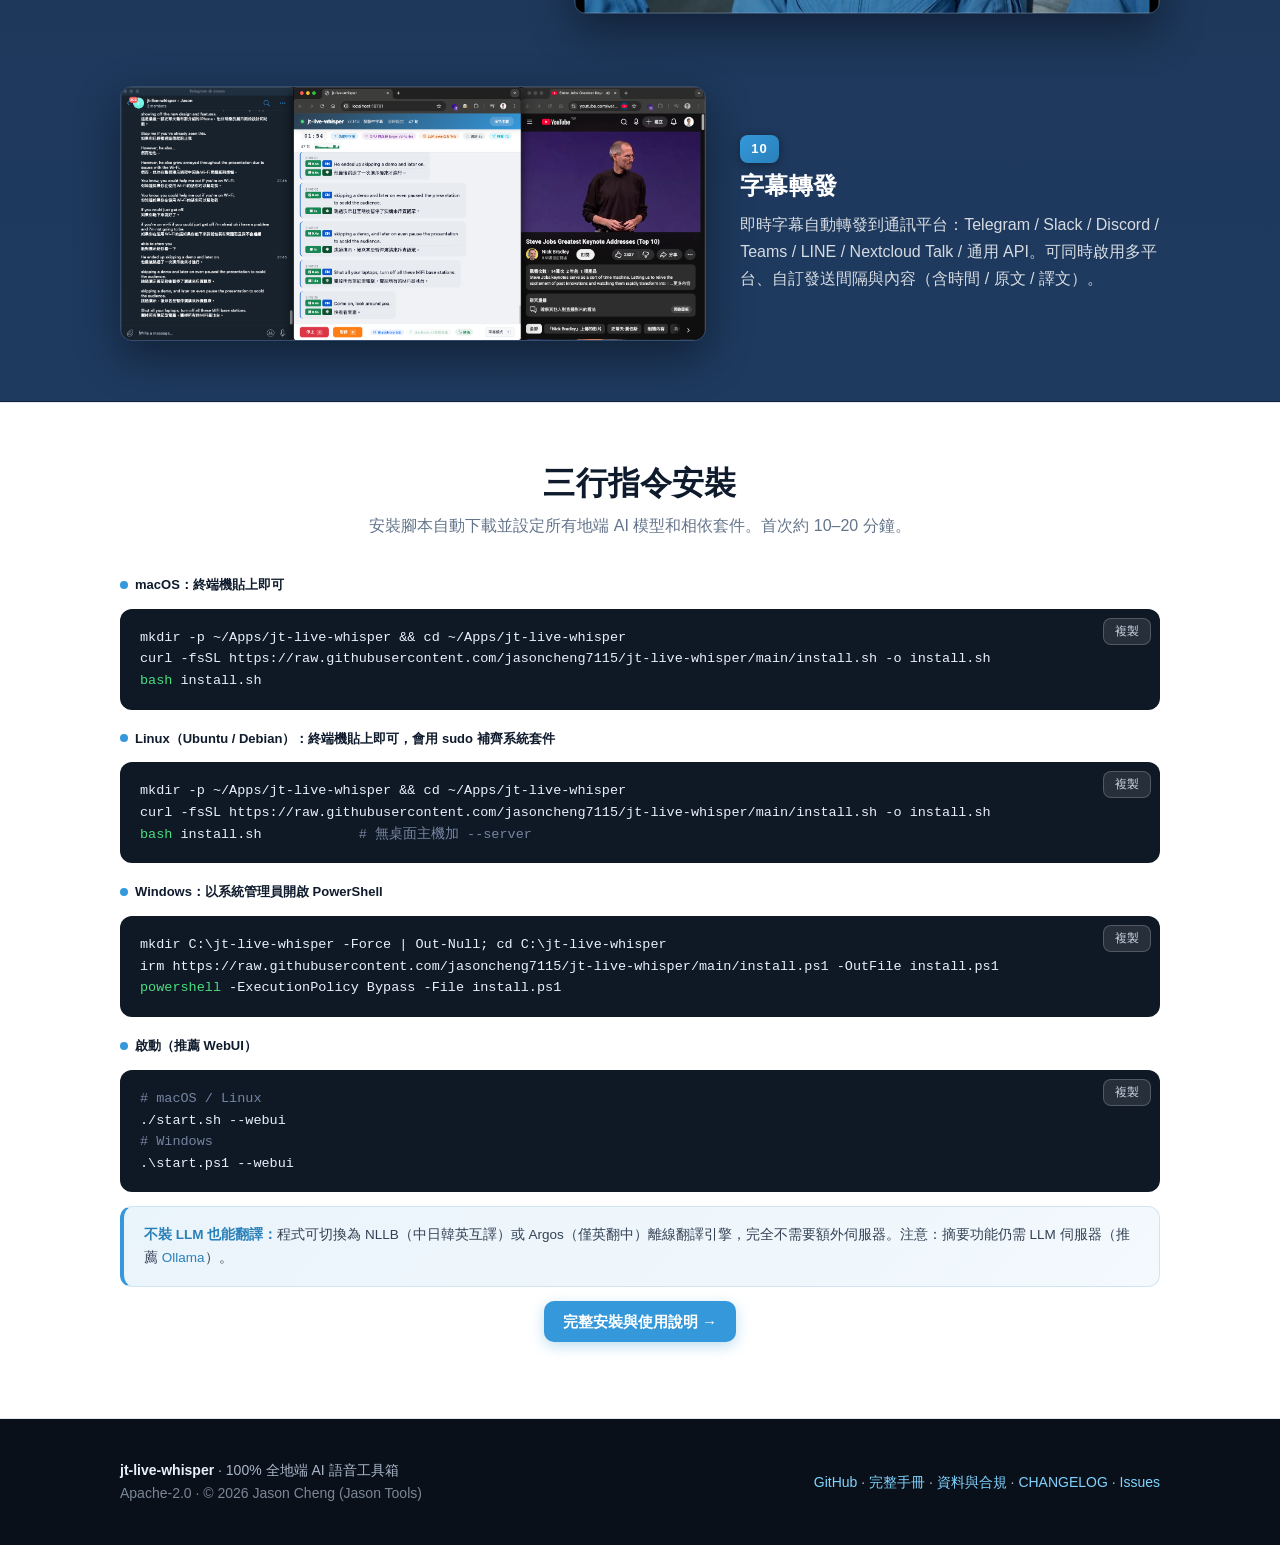
==== commit 397a94b5: "v2.28.0 雙向語音口譯：英中雙向即時模式把譯文念出來 - 對方說的英文翻成中文念給你聽（耳機）、你說的中文翻成英文念給對方聽（經虛擬麥克風送進會議軟體）；   WebUI「英中雙向」多一區「語音" ====
--- a/docs/index.html
+++ b/docs/index.html
@@ -86,6 +86,7 @@
       <span class="pill"><span class="zh">懸浮字幕</span><span class="en">Overlay subtitles</span></span>
       <span class="pill"><span class="zh">關鍵字通知</span><span class="en">Keyword alerts</span></span>
       <span class="pill"><span class="zh">台灣華語朗讀</span><span class="en">Taiwanese Mandarin TTS</span></span>
+      <span class="pill"><span class="zh">雙向語音口譯</span><span class="en">Two-way voice interpretation</span></span>
       <span class="pill">macOS · Windows · Linux</span>
     </div>
   </div>
@@ -139,6 +140,7 @@
       <div class="card"><h3><span class="ic"><svg width="18" height="18" viewBox="0 0 24 24" fill="none" stroke="currentColor" stroke-width="2" stroke-linecap="round" stroke-linejoin="round"><rect x="3" y="4" width="18" height="6" rx="1.5"/><rect x="3" y="14" width="18" height="6" rx="1.5"/><path d="M7 7h.01M7 17h.01"/></svg></span><span class="zh">伺服器模式</span><span class="en">Server mode</span></h3><p><span class="zh"><code>./install.sh --server</code> 裝在無桌面的主機上，WebUI 以 systemd 服務常駐、開機自動啟動，區網其他電腦用瀏覽器就能操作。可限制來源網段、加上 TLS。</span><span class="en"><code>./install.sh --server</code> installs on a headless box; the Web UI runs as a systemd service on boot and anyone on the LAN can drive it from a browser. Source ranges and TLS are configurable.</span></p></div>
       <div class="card"><h3><span class="ic"><svg width="18" height="18" viewBox="0 0 24 24" fill="none" stroke="currentColor" stroke-width="2" stroke-linecap="round" stroke-linejoin="round"><path d="M8 3 4 7l4 4M16 21l4-4-4-4M4 7h11a5 5 0 0 1 5 5M20 17H9a5 5 0 0 1-5-5"/></svg></span><span class="zh">雙向字幕 + 16 種模式</span><span class="en">Bidirectional &amp; 16 modes</span></h3><p><span class="zh">英中 / 日中 / 韓中雙向，同時擷取系統音訊與麥克風，對方外語翻中文、自己中文翻外語；另支援台語（台灣閩南語）辨識，共 16 種功能模式。</span><span class="en">EN↔ZH / JA↔ZH / KO↔ZH bidirectional from system audio + mic, plus Taiwanese Hokkien ASR; 16 modes in total.</span></p></div>
       <div class="card"><h3><span class="ic"><svg width="18" height="18" viewBox="0 0 24 24" fill="none" stroke="currentColor" stroke-width="2" stroke-linecap="round" stroke-linejoin="round"><path d="M11 5 6 9H2v6h4l5 4V5z"/><path d="M15.5 8.5a5 5 0 0 1 0 7M19 5a10 10 0 0 1 0 14"/></svg></span><span class="zh">台灣華語朗讀</span><span class="en">Taiwanese Mandarin TTS</span></h3><p><span class="zh">把文字、講稿、摘要念成台灣華語，邊念邊顯示字幕，也能存成 MP3（v2.27.0）；念法以台灣日常說法為準，在自己的 GPU 伺服器或 Apple Silicon Mac 合成，聲音可用內建的 8 個（AI 產生）或自己匯入、取得同意的錄音。預設 VoxCPM2（快），也可選台灣口音的 BreezyVoice（較慢）。</span><span class="en">Read text, scripts and summaries aloud in Taiwanese Mandarin with live subtitles, or save them as MP3 (v2.27.0); readings follow everyday Taiwanese usage, synthesized on your own GPU server or Apple Silicon Mac in one of 8 built-in AI-generated voices or a consented voice you import. VoxCPM2 by default (fast), or BreezyVoice for a native Taiwanese accent (slower).</span></p></div>
+      <div class="card"><h3><span class="ic"><svg width="18" height="18" viewBox="0 0 24 24" fill="none" stroke="currentColor" stroke-width="2" stroke-linecap="round" stroke-linejoin="round"><path d="M3 18v-6a9 9 0 0 1 18 0v6"/><path d="M21 19a2 2 0 0 1-2 2h-1a2 2 0 0 1-2-2v-3a2 2 0 0 1 2-2h3z"/><path d="M3 19a2 2 0 0 0 2 2h1a2 2 0 0 0 2-2v-3a2 2 0 0 0-2-2H3z"/></svg></span><span class="zh">雙向語音口譯</span><span class="en">Two-way voice interpretation</span></h3><p><span class="zh">英中線上會議：對方說的英文翻成中文念給你聽、你說的中文翻成英文經虛擬麥克風念給對方聽（v2.28.0）。邊合成邊播，第一段約 0.3～0.7 秒出聲；自己念的聲音被錄回去會自動略過，不會翻來翻去。</span><span class="en">English-Chinese online meetings: what they say in English is read to you in Chinese, and what you say in Chinese is read to them in English through a virtual microphone (v2.28.0). Streaming synthesis starts in about 0.3-0.7 s, and your own playback picked up again is dropped so nothing loops.</span></p></div>
     </div>
     <p style="text-align:center;margin-top:28px"><a class="btn btn-ghost" href="features.html"><span class="zh">看完整功能詳解 →</span><span class="en">See all features →</span></a></p>
   </div>
--- a/docs/style.css
+++ b/docs/style.css
@@ -304,3 +304,24 @@
 .rot .ln{display:block}
 @media(max-width:480px){.hero h1.rot{font-size:28px}body.lang-en .hero h1.rot{font-size:26px}}
 @media(prefers-reduced-motion:reduce){.rot-item{transition:none;transform:none}}
+
+/* 合規頁的 ISO 對照表（2026-10-10）：第一欄是「編號＋名稱」，要能換行；英文正式名稱小字另起一行 */
+table.iso{min-width:760px}
+table.iso td:first-child{white-space:normal;width:26%;min-width:190px}
+table.iso td{width:37%}
+.iso-en{display:block;margin-top:3px;color:var(--muted);font-size:12.5px;line-height:1.5}
+.iso-note{margin:0 0 14px;color:var(--muted);font-size:13.5px}
+/* 手機：三欄表要左右滑很久，改成每個控制項一張卡片，欄名放在內容上方 */
+@media(max-width:680px){
+  table.iso{min-width:0}
+  table.iso thead{display:none}
+  table.iso tr{display:block;padding:14px 16px;border-bottom:1px solid var(--line)}
+  table.iso tr:last-child{border-bottom:none}
+  table.iso td,table.iso td:first-child{display:block;width:auto;min-width:0;padding:0;border:none}
+  table.iso td+td{margin-top:10px}
+  table.iso td:nth-child(2)::before,table.iso td:nth-child(3)::before{display:block;font-size:12px;font-weight:700;color:var(--muted);margin-bottom:2px}
+  table.iso td:nth-child(2)::before{content:"本工具箱提供的"}
+  table.iso td:nth-child(3)::before{content:"你的組織要做的"}
+  body.lang-en table.iso td:nth-child(2)::before{content:"What the toolbox provides"}
+  body.lang-en table.iso td:nth-child(3)::before{content:"What your organization does"}
+}
